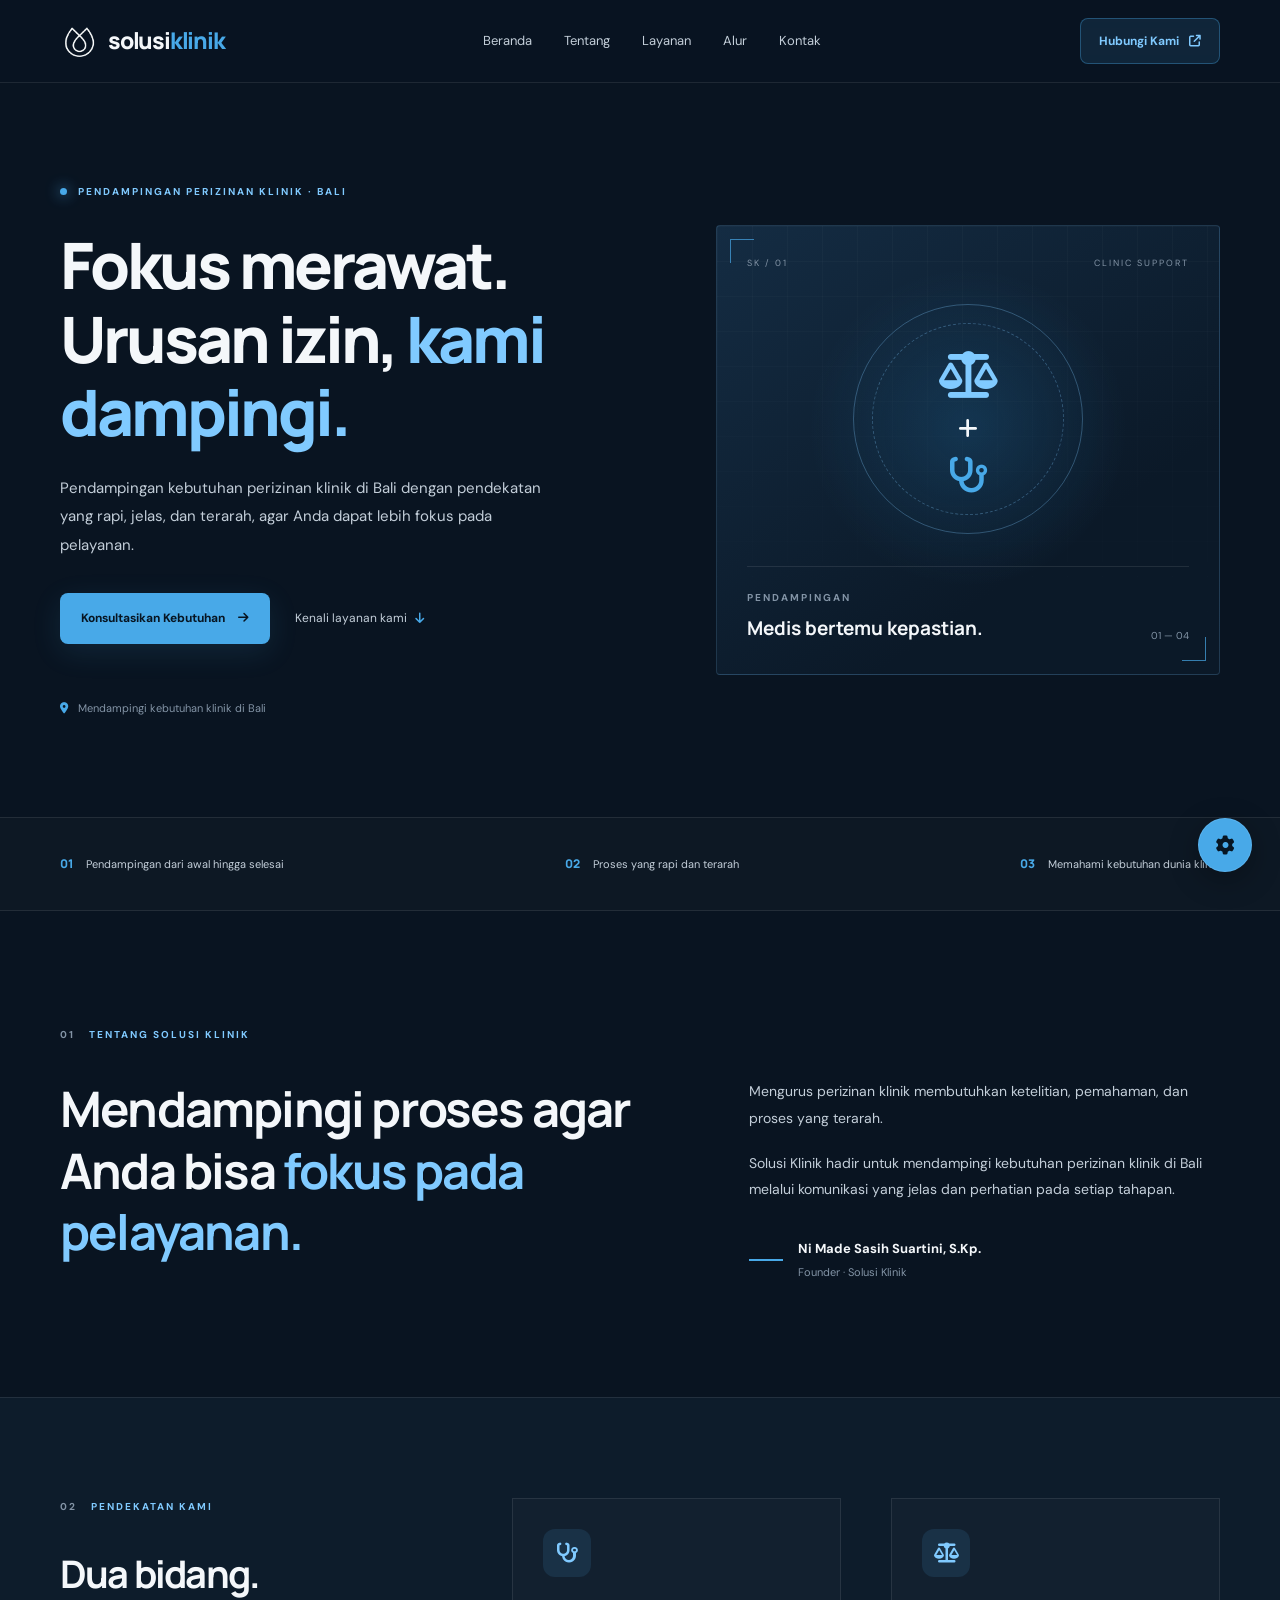
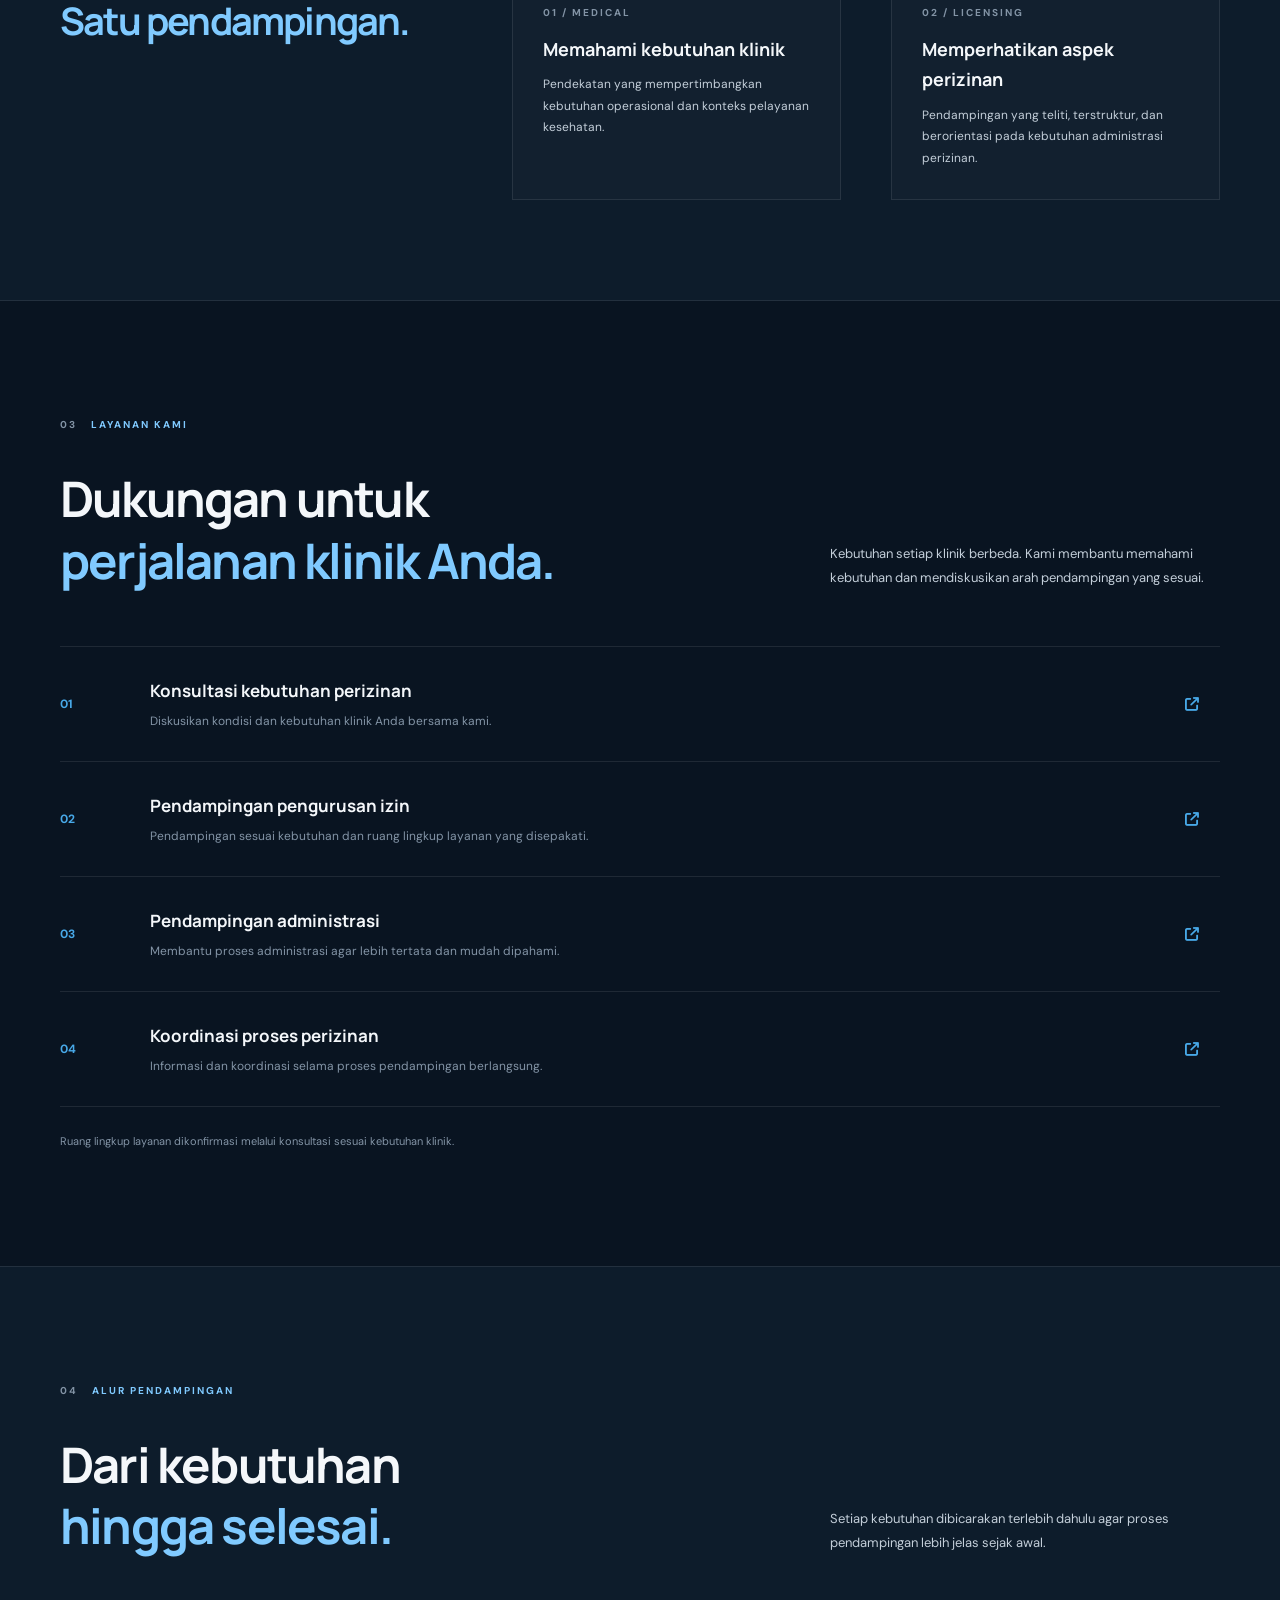
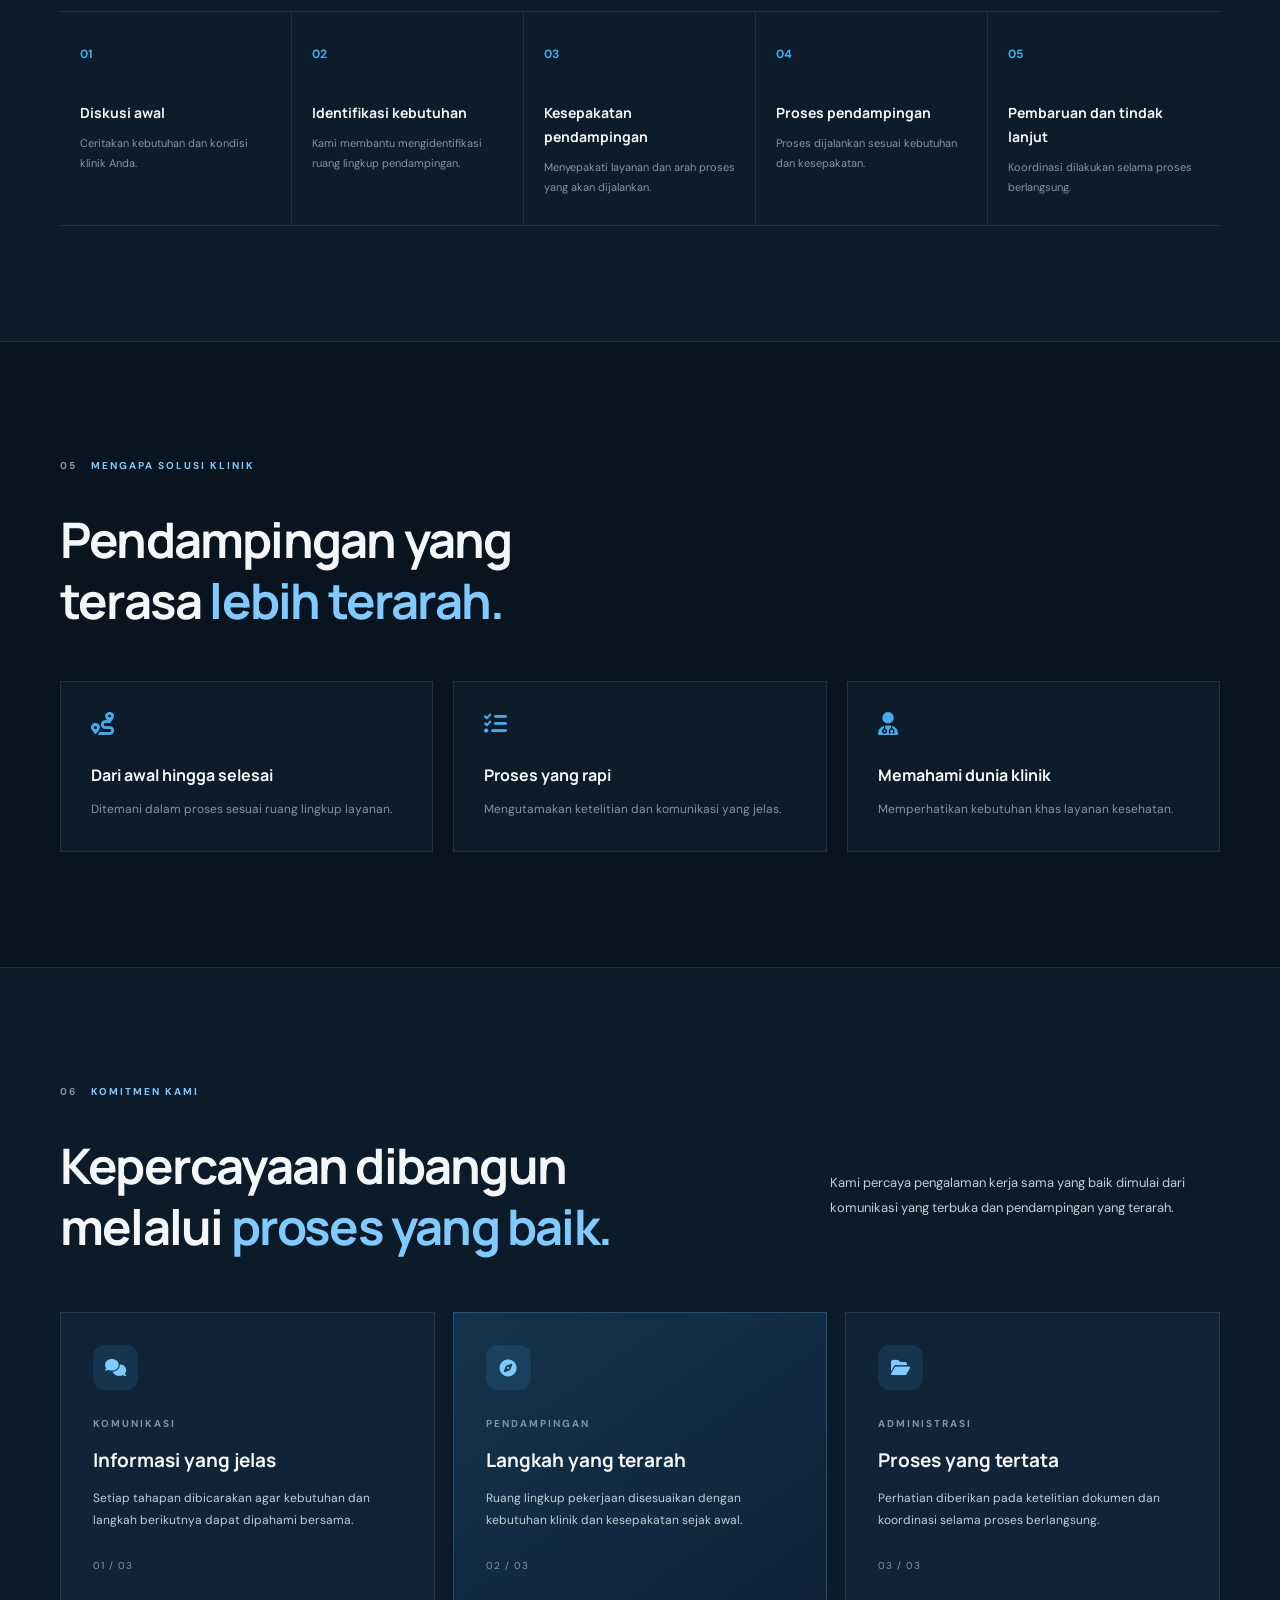
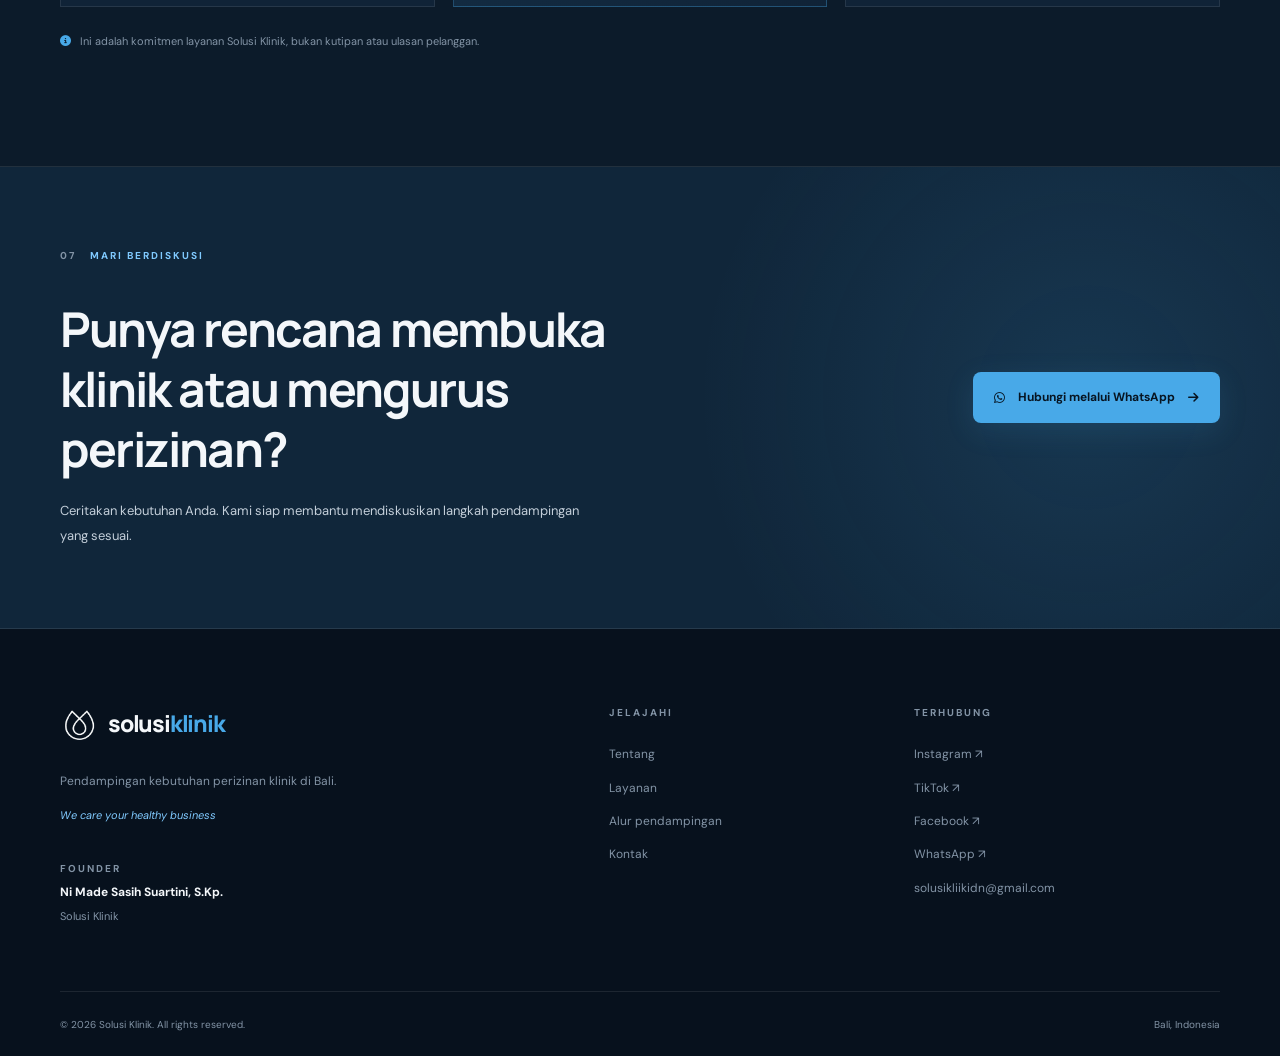
==== index.html @ a49e4d92 "Initial Solusi Klinik website" ====
<!DOCTYPE html>
<html lang="id">
<head>
  <meta charset="UTF-8">
  <meta name="viewport" content="width=device-width, initial-scale=1">
  <meta name="theme-color" content="#091421">
  <meta name="author" content="Solusi Klinik">
  <meta name="robots" content="index, follow">

  <title>Solusi Klinik Bali | Pendampingan Perizinan Klinik</title>
  <meta name="description" content="Solusi Klinik membantu mendampingi kebutuhan perizinan klinik di Bali melalui proses yang terarah, komunikasi yang jelas, dan administrasi yang tertata.">
  <meta name="keywords" content="Solusi Klinik, perizinan klinik Bali, pendampingan izin klinik, konsultasi perizinan klinik Bali">

  <link rel="canonical" href="https://solusi-klinik.netlify.app/">
  <link rel="icon" type="image/png" href="assets/logo-solusi-klinik.png">

  <meta property="og:type" content="website">
  <meta property="og:locale" content="id_ID">
  <meta property="og:title" content="Solusi Klinik Bali | Pendampingan Perizinan Klinik">
  <meta property="og:description" content="Pendampingan kebutuhan perizinan klinik di Bali dengan proses yang rapi, jelas, dan terarah.">
  <meta property="og:url" content="https://solusi-klinik.netlify.app/">

  <meta name="twitter:card" content="summary">
  <meta name="twitter:title" content="Solusi Klinik Bali">
  <meta name="twitter:description" content="Pendampingan kebutuhan perizinan klinik di Bali.">

  <link rel="preconnect" href="https://fonts.googleapis.com">
  <link rel="preconnect" href="https://fonts.gstatic.com" crossorigin>
  <link href="https://fonts.googleapis.com/css2?family=DM+Sans:wght@400;500;600;700&family=Manrope:wght@400;500;600;700;800&display=swap" rel="stylesheet">

  <link rel="stylesheet" href="https://cdnjs.cloudflare.com/ajax/libs/font-awesome/6.7.2/css/all.min.css">
  <link rel="stylesheet" href="css/style.css">

  <script type="application/ld+json">
  {
    "@context": "https://schema.org",
    "@type": "ProfessionalService",
    "name": "Solusi Klinik",
    "url": "https://solusi-klinik.netlify.app/",
    "description": "Pendampingan kebutuhan perizinan klinik di Bali.",
    "areaServed": {
      "@type": "AdministrativeArea",
      "name": "Bali, Indonesia"
    },
    "email": "solusikliikidn@gmail.com",
    "telephone": "+6285190673747",
    "sameAs": [
      "https://www.instagram.com/solusiklinik/",
      "https://www.tiktok.com/@solusiklinik",
      "https://web.facebook.com/profile.php?id=61581153236972"
    ],
    "founder": {
      "@type": "Person",
      "name": "Ni Made Sasih Suartini",
      "honorificSuffix": "S.Kp."
    }
  }
  </script>
</head>

<body>

  <!-- NAVBAR -->
  <header class="navbar">
    <div class="nav-inner">

      <a class="brand" href="#home" aria-label="Solusi Klinik - Beranda">
        <img src="assets/logo-solusi-klinik.png" alt="Logo Solusi Klinik" onerror="this.style.display='none'">
        <span>solusi<span class="brand-blue">klinik</span></span>
      </a>

      <button class="menu-button" type="button" aria-label="Buka menu" aria-expanded="false">
        <i class="fa-solid fa-bars"></i>
      </button>

      <nav class="nav-links" aria-label="Navigasi utama">
        <a href="#home">Beranda</a>
        <a href="#about">Tentang</a>
        <a href="#services">Layanan</a>
        <a href="#process">Alur</a>
        <a href="#contact">Kontak</a>
      </nav>

      <div class="nav-actions">
        <a class="nav-cta" href="https://wa.me/6285190673747" target="_blank" rel="noopener">
          Hubungi Kami <i class="fa-solid fa-arrow-up-right-from-square"></i>
        </a>
      </div>

    </div>
  </header>


  <main>

    <!-- HERO -->
    <section class="hero section-wrap" id="home">

      <div class="hero-copy">
        <div class="eyebrow">
          <span></span> PENDAMPINGAN PERIZINAN KLINIK · BALI
        </div>

        <h1>
          Fokus merawat.<br>
          Urusan izin, <em>kami dampingi.</em>
        </h1>

        <p class="hero-description">
          Pendampingan kebutuhan perizinan klinik di Bali dengan pendekatan yang rapi, jelas, dan terarah, agar Anda dapat lebih fokus pada pelayanan.
        </p>

        <div class="hero-actions">
          <a class="button button-primary" href="https://wa.me/6285190673747" target="_blank" rel="noopener">
            Konsultasikan Kebutuhan <i class="fa-solid fa-arrow-right"></i>
          </a>

          <a class="text-link" href="#services">
            Kenali layanan kami <i class="fa-solid fa-arrow-down"></i>
          </a>
        </div>

        <div class="hero-caption">
          <i class="fa-solid fa-location-dot"></i>
          Mendampingi kebutuhan klinik di Bali
        </div>
      </div>

      <div class="hero-visual" aria-label="Ilustrasi identitas Solusi Klinik">

        <div class="visual-topline">
          <span>SK / 01</span>
          <span>CLINIC SUPPORT</span>
        </div>

        <div class="visual-emblem">
          <div class="emblem-ring"></div>
          <i class="fa-solid fa-scale-balanced emblem-law"></i>
          <i class="fa-solid fa-plus emblem-plus"></i>
          <i class="fa-solid fa-stethoscope emblem-medical"></i>
        </div>

        <div class="visual-rule"></div>

        <div class="visual-bottom">
          <div>
            <span class="small-label">PENDAMPINGAN</span>
            <h2>Medis bertemu kepastian.</h2>
          </div>

          <span class="visual-index">01 — 04</span>
        </div>

        <span class="visual-corner corner-one"></span>
        <span class="visual-corner corner-two"></span>

      </div>
    </section>


    <!-- TRUST STRIP -->
    <section class="trust-strip" aria-label="Komitmen layanan">
      <div class="section-wrap trust-inner">

        <div>
          <span class="trust-number">01</span>
          <span>Pendampingan dari awal hingga selesai</span>
        </div>

        <div>
          <span class="trust-number">02</span>
          <span>Proses yang rapi dan terarah</span>
        </div>

        <div>
          <span class="trust-number">03</span>
          <span>Memahami kebutuhan dunia klinik</span>
        </div>

      </div>
    </section>


    <!-- ABOUT -->
    <section class="section-wrap section-block about-section" id="about">

      <div class="section-kicker">
        <span>01</span>
        <span>TENTANG SOLUSI KLINIK</span>
      </div>

      <div class="about-grid">

        <h2>
          Mendampingi proses agar Anda bisa
          <em>fokus pada pelayanan.</em>
        </h2>

        <div class="about-copy">
          <p>
            Mengurus perizinan klinik membutuhkan ketelitian, pemahaman, dan proses yang terarah.
          </p>

          <p>
            Solusi Klinik hadir untuk mendampingi kebutuhan perizinan klinik di Bali melalui komunikasi yang jelas dan perhatian pada setiap tahapan.
          </p>

          <div class="founder">
            <span class="founder-line"></span>

            <div>
              <strong>Ni Made Sasih Suartini, S.Kp.</strong>
              <span>Founder · Solusi Klinik</span>
            </div>
          </div>
        </div>

      </div>
    </section>


    <!-- IDENTITY -->
    <section class="identity-section">
      <div class="section-wrap identity-grid">

        <div class="identity-heading">
          <div class="section-kicker">
            <span>02</span>
            <span>PENDEKATAN KAMI</span>
          </div>

          <h2>
            Dua bidang.<br>
            <em>Satu pendampingan.</em>
          </h2>
        </div>

        <article class="identity-item">
          <div class="identity-icon">
            <i class="fa-solid fa-stethoscope"></i>
          </div>

          <span class="small-label">01 / MEDICAL</span>

          <h3>Memahami kebutuhan klinik</h3>

          <p>
            Pendekatan yang mempertimbangkan kebutuhan operasional dan konteks pelayanan kesehatan.
          </p>
        </article>

        <article class="identity-item">
          <div class="identity-icon">
            <i class="fa-solid fa-scale-balanced"></i>
          </div>

          <span class="small-label">02 / LICENSING</span>

          <h3>Memperhatikan aspek perizinan</h3>

          <p>
            Pendampingan yang teliti, terstruktur, dan berorientasi pada kebutuhan administrasi perizinan.
          </p>
        </article>

      </div>
    </section>


    <!-- SERVICES -->
    <section class="section-wrap section-block" id="services">

      <div class="section-kicker">
        <span>03</span>
        <span>LAYANAN KAMI</span>
      </div>

      <div class="section-heading-row">

        <h2>
          Dukungan untuk<br>
          <em>perjalanan klinik Anda.</em>
        </h2>

        <p>
          Kebutuhan setiap klinik berbeda. Kami membantu memahami kebutuhan dan mendiskusikan arah pendampingan yang sesuai.
        </p>

      </div>

      <div class="service-list">

        <article class="service-row">
          <span class="service-number">01</span>

          <div>
            <h3>Konsultasi kebutuhan perizinan</h3>
            <p>Diskusikan kondisi dan kebutuhan klinik Anda bersama kami.</p>
          </div>

          <i class="fa-solid fa-arrow-up-right-from-square"></i>
        </article>

        <article class="service-row">
          <span class="service-number">02</span>

          <div>
            <h3>Pendampingan pengurusan izin</h3>
            <p>Pendampingan sesuai kebutuhan dan ruang lingkup layanan yang disepakati.</p>
          </div>

          <i class="fa-solid fa-arrow-up-right-from-square"></i>
        </article>

        <article class="service-row">
          <span class="service-number">03</span>

          <div>
            <h3>Pendampingan administrasi</h3>
            <p>Membantu proses administrasi agar lebih tertata dan mudah dipahami.</p>
          </div>

          <i class="fa-solid fa-arrow-up-right-from-square"></i>
        </article>

        <article class="service-row">
          <span class="service-number">04</span>

          <div>
            <h3>Koordinasi proses perizinan</h3>
            <p>Informasi dan koordinasi selama proses pendampingan berlangsung.</p>
          </div>

          <i class="fa-solid fa-arrow-up-right-from-square"></i>
        </article>

      </div>

      <p class="service-note">
        Ruang lingkup layanan dikonfirmasi melalui konsultasi sesuai kebutuhan klinik.
      </p>

    </section>


    <!-- PROCESS -->
    <section class="process-section" id="process">
      <div class="section-wrap section-block">

        <div class="section-kicker">
          <span>04</span>
          <span>ALUR PENDAMPINGAN</span>
        </div>

        <div class="section-heading-row">

          <h2>
            Dari kebutuhan<br>
            <em>hingga selesai.</em>
          </h2>

          <p>
            Setiap kebutuhan dibicarakan terlebih dahulu agar proses pendampingan lebih jelas sejak awal.
          </p>

        </div>

        <div class="process-list">

          <article>
            <span>01</span>
            <div>
              <h3>Diskusi awal</h3>
              <p>Ceritakan kebutuhan dan kondisi klinik Anda.</p>
            </div>
          </article>

          <article>
            <span>02</span>
            <div>
              <h3>Identifikasi kebutuhan</h3>
              <p>Kami membantu mengidentifikasi ruang lingkup pendampingan.</p>
            </div>
          </article>

          <article>
            <span>03</span>
            <div>
              <h3>Kesepakatan pendampingan</h3>
              <p>Menyepakati layanan dan arah proses yang akan dijalankan.</p>
            </div>
          </article>

          <article>
            <span>04</span>
            <div>
              <h3>Proses pendampingan</h3>
              <p>Proses dijalankan sesuai kebutuhan dan kesepakatan.</p>
            </div>
          </article>

          <article>
            <span>05</span>
            <div>
              <h3>Pembaruan dan tindak lanjut</h3>
              <p>Koordinasi dilakukan selama proses berlangsung.</p>
            </div>
          </article>

        </div>
      </div>
    </section>


    <!-- ADVANTAGES -->
    <section class="section-wrap section-block advantages">

      <div class="section-kicker">
        <span>05</span>
        <span>MENGAPA SOLUSI KLINIK</span>
      </div>

      <h2>
        Pendampingan yang terasa
        <em>lebih terarah.</em>
      </h2>

      <div class="advantage-grid">

        <article>
          <i class="fa-solid fa-route"></i>
          <h3>Dari awal hingga selesai</h3>
          <p>Ditemani dalam proses sesuai ruang lingkup layanan.</p>
        </article>

        <article>
          <i class="fa-solid fa-list-check"></i>
          <h3>Proses yang rapi</h3>
          <p>Mengutamakan ketelitian dan komunikasi yang jelas.</p>
        </article>

        <article>
          <i class="fa-solid fa-user-doctor"></i>
          <h3>Memahami dunia klinik</h3>
          <p>Memperhatikan kebutuhan khas layanan kesehatan.</p>
        </article>

      </div>
    </section>


    <!-- KOMITMEN KAMI -->
    <!-- Bukan ulasan pelanggan. Ganti dengan testimoni asli setelah mendapat izin publikasi. -->
    <section class="testimonials-section">
      <div class="section-wrap section-block">

        <div class="section-kicker">
          <span>06</span>
          <span>KOMITMEN KAMI</span>
        </div>

        <div class="section-heading-row testimonial-heading">

          <h2>
            Kepercayaan dibangun melalui
            <em>proses yang baik.</em>
          </h2>

          <p>
            Kami percaya pengalaman kerja sama yang baik dimulai dari komunikasi yang terbuka dan pendampingan yang terarah.
          </p>

        </div>

        <div class="testimonial-grid">

          <article class="testimonial-card">
            <span class="testimonial-mark">
              <i class="fa-solid fa-comments"></i>
            </span>

            <span class="small-label">KOMUNIKASI</span>

            <h3>Informasi yang jelas</h3>

            <p>
              Setiap tahapan dibicarakan agar kebutuhan dan langkah berikutnya dapat dipahami bersama.
            </p>

            <span class="card-index">01 / 03</span>
          </article>

          <article class="testimonial-card featured-card">
            <span class="testimonial-mark">
              <i class="fa-solid fa-compass"></i>
            </span>

            <span class="small-label">PENDAMPINGAN</span>

            <h3>Langkah yang terarah</h3>

            <p>
              Ruang lingkup pekerjaan disesuaikan dengan kebutuhan klinik dan kesepakatan sejak awal.
            </p>

            <span class="card-index">02 / 03</span>
          </article>

          <article class="testimonial-card">
            <span class="testimonial-mark">
              <i class="fa-solid fa-folder-open"></i>
            </span>

            <span class="small-label">ADMINISTRASI</span>

            <h3>Proses yang tertata</h3>

            <p>
              Perhatian diberikan pada ketelitian dokumen dan koordinasi selama proses berlangsung.
            </p>

            <span class="card-index">03 / 03</span>
          </article>

        </div>

        <p class="testimonial-note">
          <i class="fa-solid fa-circle-info"></i>
          Ini adalah komitmen layanan Solusi Klinik, bukan kutipan atau ulasan pelanggan.
        </p>

      </div>
    </section>


    <!-- CONTACT -->
    <section class="contact-section" id="contact">
      <div class="section-wrap contact-inner">

        <div>
          <div class="section-kicker">
            <span>07</span>
            <span>MARI BERDISKUSI</span>
          </div>

          <h2>
            Punya rencana membuka klinik atau mengurus perizinan?
          </h2>

          <p>
            Ceritakan kebutuhan Anda. Kami siap membantu mendiskusikan langkah pendampingan yang sesuai.
          </p>
        </div>

        <a class="button button-primary contact-button" href="https://wa.me/6285190673747" target="_blank" rel="noopener">
          <i class="fa-brands fa-whatsapp"></i>
          Hubungi melalui WhatsApp
          <i class="fa-solid fa-arrow-right"></i>
        </a>

      </div>
    </section>

  </main>


  <!-- FOOTER -->
  <footer class="footer">
    <div class="section-wrap footer-inner">

      <div class="footer-brand">

        <a class="brand" href="#home">
          <img src="assets/logo-solusi-klinik.png" alt="Logo Solusi Klinik" onerror="this.style.display='none'">
          <span>solusi<span class="brand-blue">klinik</span></span>
        </a>

        <p>Pendampingan kebutuhan perizinan klinik di Bali.</p>

        <span class="footer-tagline">We care your healthy business</span>

        <div class="footer-founder">
          <span class="small-label">FOUNDER</span>
          <strong>Ni Made Sasih Suartini, S.Kp.</strong>
          <span>Solusi Klinik</span>
        </div>

      </div>


      <div class="footer-column">
        <span class="small-label">JELAJAHI</span>

        <a href="#about">Tentang</a>
        <a href="#services">Layanan</a>
        <a href="#process">Alur pendampingan</a>
        <a href="#contact">Kontak</a>
      </div>


      <div class="footer-column">
        <span class="small-label">TERHUBUNG</span>

        <a href="https://www.instagram.com/solusiklinik/" target="_blank" rel="noopener">
          Instagram ↗
        </a>

        <a href="https://www.tiktok.com/@solusiklinik" target="_blank" rel="noopener">
          TikTok ↗
        </a>

        <a href="https://web.facebook.com/profile.php?id=61581153236972" target="_blank" rel="noopener">
          Facebook ↗
        </a>

        <a href="https://wa.me/6285190673747" target="_blank" rel="noopener">
          WhatsApp ↗
        </a>

        <a href="mailto:solusikliikidn@gmail.com">
          solusikliikidn@gmail.com
        </a>
      </div>

    </div>


    <div class="section-wrap footer-bottom">
      <span>© <span id="year"></span> Solusi Klinik. All rights reserved.</span>
      <span>Bali, Indonesia</span>
    </div>

  </footer>


  <!-- FLOATING SOCIAL BUTTON -->
  <div class="floating-social" id="floatingSocial">

    <div class="social-menu" id="socialMenu" aria-hidden="true">

      <a class="social-option" href="https://www.instagram.com/solusiklinik/" target="_blank" rel="noopener" aria-label="Instagram">
        <i class="fa-brands fa-instagram"></i>
      </a>

      <a class="social-option" href="https://www.tiktok.com/@solusiklinik" target="_blank" rel="noopener" aria-label="TikTok">
        <i class="fa-brands fa-tiktok"></i>
      </a>

      <a class="social-option facebook-option" href="https://web.facebook.com/profile.php?id=61581153236972" target="_blank" rel="noopener" aria-label="Facebook">
        <i class="fa-brands fa-facebook-f"></i>
      </a>

      <a class="social-option email-option" href="mailto:solusikliikidn@gmail.com" aria-label="Email">
        <i class="fa-solid fa-envelope"></i>
      </a>

      <a class="social-option" href="https://wa.me/6285190673747" target="_blank" rel="noopener" aria-label="WhatsApp">
        <i class="fa-brands fa-whatsapp"></i>
      </a>

    </div>

    <button class="social-toggle" type="button" aria-label="Buka media sosial" aria-expanded="false" aria-controls="socialMenu">
      <i class="fa-solid fa-gear"></i>
    </button>

  </div>


  <script src="js/script.js"></script>

</body>
</html>
---- css/style.css ----
/* =========================================
   SOLUSI KLINIK
   Premium dark navy visual identity
========================================= */

:root {
  --bg: #091421;
  --bg-soft: #0d1c2b;
  --bg-card: #102337;
  --bg-light: #132a40;

  --blue: #48a9e8;
  --blue-light: #80caff;
  --blue-dark: #1876b7;

  --white: #f4f7fa;
  --text: #c3ced9;
  --muted: #8394a6;

  --border: rgba(255,255,255,.09);
  --font-heading: 'Manrope', sans-serif;
  --font-body: 'DM Sans', sans-serif;

  --container: 1160px;
  --radius: 18px;
}

* {
  margin: 0;
  padding: 0;
  box-sizing: border-box;
}

html {
  scroll-behavior: smooth;
  scroll-padding-top: 90px;
}

body {
  background: var(--bg);
  color: var(--white);
  font-family: var(--font-body);
  line-height: 1.7;
  overflow-x: hidden;
}

body,
button,
a {
  -webkit-tap-highlight-color: transparent;
}

a {
  color: inherit;
  text-decoration: none;
}

button {
  font: inherit;
}

img {
  display: block;
  max-width: 100%;
}

::selection {
  background: var(--blue);
  color: #061321;
}

.section-wrap {
  width: min(var(--container), calc(100% - 64px));
  margin-inline: auto;
}

.section-block {
  padding-top: 115px;
  padding-bottom: 115px;
}

em {
  color: var(--blue-light);
  font-style: normal;
}

.small-label {
  display: block;
  color: var(--muted);
  font-size: 10px;
  font-weight: 700;
  letter-spacing: 2px;
}


/* =========================================
   NAVBAR
========================================= */

.navbar {
  position: sticky;
  top: 0;
  z-index: 100;
  background: rgba(9,20,33,.88);
  backdrop-filter: blur(18px);
  border-bottom: 1px solid var(--border);
}

.nav-inner {
  width: min(var(--container), calc(100% - 64px));
  min-height: 82px;
  margin: auto;
  display: flex;
  align-items: center;
  justify-content: space-between;
  gap: 30px;
}

.brand {
  display: inline-flex;
  align-items: center;
  gap: 10px;
  font-family: var(--font-heading);
  font-size: 23px;
  font-weight: 800;
  letter-spacing: -1.2px;
  white-space: nowrap;
}

.brand img {
  width: 38px;
  height: 38px;
  object-fit: contain;
}

.brand-blue {
  color: var(--blue);
}

.nav-links {
  display: flex;
  align-items: center;
  gap: 32px;
}

.nav-links a {
  color: var(--text);
  font-size: 13px;
  transition: color .25s ease;
}

.nav-links a:hover {
  color: var(--blue-light);
}

.nav-cta {
  display: inline-flex;
  align-items: center;
  gap: 10px;
  padding: 12px 18px;
  background: rgba(72,169,232,.12);
  border: 1px solid rgba(72,169,232,.35);
  border-radius: 8px;
  color: var(--blue-light);
  font-size: 12px;
  font-weight: 700;
  transition: .3s ease;
}

.nav-cta:hover {
  background: var(--blue);
  color: #061321;
  transform: translateY(-2px);
}

.menu-button {
  display: none;
  color: var(--white);
  background: transparent;
  border: 0;
  font-size: 22px;
  cursor: pointer;
}


/* =========================================
   HERO
========================================= */

.hero {
  min-height: 680px;
  padding-top: 100px;
  padding-bottom: 100px;
  display: grid;
  grid-template-columns: 1.08fr .92fr;
  align-items: center;
  gap: 65px;
}

.eyebrow {
  display: flex;
  align-items: center;
  gap: 11px;
  margin-bottom: 28px;
  color: var(--blue-light);
  font-size: 10px;
  font-weight: 700;
  letter-spacing: 2px;
}

.eyebrow span {
  width: 7px;
  height: 7px;
  border-radius: 50%;
  background: var(--blue);
  box-shadow: 0 0 14px var(--blue);
}

.hero h1 {
  max-width: 650px;
  font-family: var(--font-heading);
  font-size: clamp(43px, 5vw, 66px);
  line-height: 1.15;
  letter-spacing: -3px;
  font-weight: 800;
}

.hero-description {
  max-width: 500px;
  margin-top: 25px;
  color: var(--text);
  font-size: 15px;
  line-height: 1.9;
}

.hero-actions {
  display: flex;
  align-items: center;
  flex-wrap: wrap;
  gap: 25px;
  margin-top: 34px;
}

.button {
  display: inline-flex;
  justify-content: center;
  align-items: center;
  gap: 13px;
  padding: 15px 21px;
  border-radius: 8px;
  font-size: 12px;
  font-weight: 700;
  transition: .3s ease;
}

.button-primary {
  background: var(--blue);
  color: #071522;
  box-shadow: 0 8px 30px rgba(72,169,232,.12);
}

.button-primary:hover {
  background: var(--blue-light);
  transform: translateY(-3px);
  box-shadow: 0 12px 35px rgba(72,169,232,.22);
}

.text-link {
  color: var(--text);
  font-size: 12px;
  transition: color .25s ease;
}

.text-link i {
  margin-left: 5px;
  color: var(--blue);
}

.text-link:hover {
  color: var(--blue-light);
}

.hero-caption {
  margin-top: 55px;
  color: var(--muted);
  font-size: 11px;
}

.hero-caption i {
  margin-right: 7px;
  color: var(--blue);
}


/* HERO VISUAL */

.hero-visual {
  position: relative;
  min-height: 450px;
  padding: 30px;
  display: flex;
  flex-direction: column;
  justify-content: space-between;
  overflow: hidden;
  background:
    radial-gradient(circle at 50% 45%, rgba(38,126,185,.23), transparent 45%),
    linear-gradient(145deg, #142c43, #0b1928 70%);
  border: 1px solid rgba(128,202,255,.17);
  border-radius: 4px;
}

.hero-visual::before {
  content: "";
  position: absolute;
  inset: 0;
  background-image:
    linear-gradient(rgba(255,255,255,.025) 1px, transparent 1px),
    linear-gradient(90deg, rgba(255,255,255,.025) 1px, transparent 1px);
  background-size: 35px 35px;
  mask-image: linear-gradient(to bottom, black, transparent);
}

.visual-topline,
.visual-bottom {
  position: relative;
  z-index: 1;
  display: flex;
  align-items: center;
  justify-content: space-between;
}

.visual-topline {
  color: var(--muted);
  font-size: 9px;
  letter-spacing: 2px;
}

.visual-emblem {
  position: relative;
  width: 230px;
  height: 230px;
  margin: auto;
  display: grid;
  place-items: center;
  border: 1px solid rgba(128,202,255,.3);
  border-radius: 50%;
  animation: emblemFloat 6s ease-in-out infinite;
}

.emblem-ring {
  position: absolute;
  inset: 18px;
  border: 1px dashed rgba(128,202,255,.3);
  border-radius: 50%;
}

.emblem-law {
  position: absolute;
  top: 46px;
  font-size: 47px;
  color: var(--blue-light);
}

.emblem-plus {
  position: absolute;
  top: 112px;
  font-size: 22px;
  color: var(--white);
}

.emblem-medical {
  position: absolute;
  bottom: 40px;
  font-size: 36px;
  color: var(--blue);
}

.visual-rule {
  height: 1px;
  background: var(--border);
  margin-bottom: 22px;
}

.visual-bottom {
  align-items: end;
}

.visual-bottom h2 {
  margin-top: 6px;
  font-family: var(--font-heading);
  font-size: 19px;
}

.visual-index {
  color: var(--muted);
  font-size: 10px;
}

.visual-corner {
  position: absolute;
  width: 24px;
  height: 24px;
  border-color: var(--blue);
  border-style: solid;
  opacity: .7;
}

.corner-one {
  top: 13px;
  left: 13px;
  border-width: 1px 0 0 1px;
}

.corner-two {
  right: 13px;
  bottom: 13px;
  border-width: 0 1px 1px 0;
}

@keyframes emblemFloat {
  0%, 100% {
    transform: translateY(0);
  }
  50% {
    transform: translateY(-9px);
  }
}


/* =========================================
   TRUST STRIP
========================================= */

.trust-strip {
  border-top: 1px solid var(--border);
  border-bottom: 1px solid var(--border);
  background: rgba(255,255,255,.015);
}

.trust-inner {
  min-height: 92px;
  display: flex;
  justify-content: space-between;
  align-items: center;
  gap: 25px;
}

.trust-inner > div {
  display: flex;
  align-items: center;
  gap: 13px;
  color: var(--text);
  font-size: 11px;
}

.trust-number {
  color: var(--blue);
  font-family: var(--font-heading);
  font-size: 12px;
  font-weight: 800;
}


/* =========================================
   SECTION KICKER
========================================= */

.section-kicker {
  display: flex;
  align-items: center;
  gap: 14px;
  margin-bottom: 35px;
  color: var(--blue-light);
  font-size: 10px;
  font-weight: 700;
  letter-spacing: 2px;
}

.section-kicker span:first-child {
  color: var(--muted);
}


/* =========================================
   ABOUT
========================================= */

.about-grid {
  display: grid;
  grid-template-columns: 1fr .8fr;
  gap: 100px;
}

.about-grid h2,
.section-heading-row h2,
.identity-heading h2,
.advantages > h2 {
  font-family: var(--font-heading);
  font-size: clamp(34px, 4vw, 49px);
  line-height: 1.25;
  letter-spacing: -1.8px;
}

.about-copy p {
  margin-bottom: 18px;
  color: var(--text);
  font-size: 14px;
  line-height: 1.9;
}

.founder {
  display: flex;
  align-items: center;
  gap: 15px;
  margin-top: 35px;
}

.founder-line {
  width: 34px;
  height: 2px;
  background: var(--blue);
}

.founder strong,
.founder span {
  display: block;
}

.founder strong {
  font-size: 13px;
}

.founder div span {
  margin-top: 3px;
  color: var(--muted);
  font-size: 11px;
}


/* =========================================
   IDENTITY
========================================= */

.identity-section {
  background: var(--bg-soft);
  border-top: 1px solid var(--border);
  border-bottom: 1px solid var(--border);
}

.identity-grid {
  padding-top: 100px;
  padding-bottom: 100px;
  display: grid;
  grid-template-columns: 1.1fr .9fr .9fr;
  gap: 50px;
}

.identity-heading h2 {
  font-size: 38px;
}

.identity-item {
  padding: 30px;
  border: 1px solid var(--border);
  background: rgba(255,255,255,.018);
  transition: border-color .3s ease, transform .3s ease;
}

.identity-item:hover {
  transform: translateY(-5px);
  border-color: rgba(72,169,232,.45);
}

.identity-icon {
  width: 48px;
  height: 48px;
  display: grid;
  place-items: center;
  margin-bottom: 27px;
  background: rgba(72,169,232,.12);
  color: var(--blue-light);
  border-radius: 12px;
  font-size: 20px;
}

.identity-item h3 {
  margin-top: 13px;
  margin-bottom: 10px;
  font-family: var(--font-heading);
  font-size: 18px;
}

.identity-item p {
  color: var(--text);
  font-size: 12px;
  line-height: 1.8;
}


/* =========================================
   SERVICES
========================================= */

.section-heading-row {
  display: flex;
  align-items: end;
  justify-content: space-between;
  gap: 50px;
  margin-bottom: 55px;
}

.section-heading-row > p {
  max-width: 390px;
  color: var(--text);
  font-size: 13px;
  line-height: 1.9;
}

.service-list {
  border-top: 1px solid var(--border);
}

.service-row {
  min-height: 115px;
  display: grid;
  grid-template-columns: 70px 1fr 35px;
  align-items: center;
  gap: 20px;
  border-bottom: 1px solid var(--border);
  transition: padding .3s ease, background .3s ease;
}

.service-row:hover {
  padding-inline: 15px;
  background: rgba(72,169,232,.035);
}

.service-number {
  color: var(--blue);
  font-size: 12px;
  font-weight: 700;
}

.service-row h3 {
  font-family: var(--font-heading);
  font-size: 17px;
}

.service-row p {
  margin-top: 5px;
  color: var(--muted);
  font-size: 12px;
}

.service-row > i {
  color: var(--blue);
  font-size: 14px;
  transition: transform .3s ease;
}

.service-row:hover > i {
  transform: translate(3px, -3px);
}

.service-note {
  margin-top: 25px;
  color: var(--muted);
  font-size: 11px;
}


/* =========================================
   PROCESS
========================================= */

.process-section {
  background: var(--bg-soft);
  border-top: 1px solid var(--border);
  border-bottom: 1px solid var(--border);
}

.process-list {
  display: grid;
  grid-template-columns: repeat(5, 1fr);
  border-top: 1px solid var(--border);
  border-bottom: 1px solid var(--border);
}

.process-list article {
  min-height: 190px;
  padding: 27px 20px;
  border-right: 1px solid var(--border);
}

.process-list article:last-child {
  border-right: 0;
}

.process-list article > span {
  color: var(--blue);
  font-size: 12px;
  font-weight: 700;
}

.process-list h3 {
  margin-top: 35px;
  margin-bottom: 9px;
  font-family: var(--font-heading);
  font-size: 14px;
}

.process-list p {
  color: var(--muted);
  font-size: 11px;
  line-height: 1.8;
}


/* =========================================
   ADVANTAGES
========================================= */

.advantages > h2 {
  max-width: 600px;
  margin-bottom: 50px;
}

.advantage-grid {
  display: grid;
  grid-template-columns: repeat(3, 1fr);
  gap: 20px;
}

.advantage-grid article {
  padding: 30px;
  background: var(--bg-soft);
  border: 1px solid var(--border);
  transition: transform .3s ease, border-color .3s ease;
}

.advantage-grid article:hover {
  transform: translateY(-5px);
  border-color: rgba(72,169,232,.4);
}

.advantage-grid i {
  color: var(--blue);
  font-size: 23px;
  margin-bottom: 27px;
}

.advantage-grid h3 {
  font-family: var(--font-heading);
  font-size: 16px;
  margin-bottom: 10px;
}

.advantage-grid p {
  color: var(--muted);
  font-size: 12px;
  line-height: 1.8;
}


/* =========================================
   KOMITMEN KAMI
========================================= */

.testimonials-section {
  background: #0c1b2a;
  border-top: 1px solid var(--border);
  border-bottom: 1px solid var(--border);
}

.testimonial-heading {
  align-items: center;
}

.testimonial-heading h2 {
  max-width: 620px;
}

.testimonial-grid {
  display: grid;
  grid-template-columns: repeat(3, 1fr);
  gap: 18px;
}

.testimonial-card {
  position: relative;
  min-height: 290px;
  padding: 32px;
  display: flex;
  flex-direction: column;
  align-items: flex-start;
  background: #102337;
  border: 1px solid var(--border);
  transition: transform .3s ease, border-color .3s ease;
}

.testimonial-card:hover {
  transform: translateY(-5px);
  border-color: rgba(72,169,232,.45);
}

.featured-card {
  background: linear-gradient(145deg, #15334c, #102337);
  border-color: rgba(72,169,232,.3);
}

.testimonial-mark {
  width: 45px;
  height: 45px;
  display: grid;
  place-items: center;
  margin-bottom: 25px;
  border-radius: 12px;
  background: rgba(72,169,232,.13);
  color: var(--blue-light);
  font-size: 17px;
}

.testimonial-card h3 {
  margin-top: 12px;
  font-family: var(--font-heading);
  font-size: 19px;
}

.testimonial-card p {
  margin-top: 10px;
  color: var(--text);
  font-size: 12px;
  line-height: 1.9;
}

.card-index {
  margin-top: auto;
  padding-top: 25px;
  color: var(--muted);
  font-size: 10px;
  letter-spacing: 1px;
}

.testimonial-note {
  margin-top: 25px;
  color: var(--muted);
  font-size: 11px;
}

.testimonial-note i {
  margin-right: 6px;
  color: var(--blue);
}


/* =========================================
   CONTACT
========================================= */

.contact-section {
  position: relative;
  overflow: hidden;
  background:
    radial-gradient(circle at 85% 50%, rgba(72,169,232,.13), transparent 35%),
    #10263a;
  border-bottom: 1px solid var(--border);
}

.contact-inner {
  min-height: 390px;
  padding-top: 80px;
  padding-bottom: 80px;
  display: flex;
  justify-content: space-between;
  align-items: center;
  gap: 50px;
}

.contact-inner > div {
  max-width: 650px;
}

.contact-inner h2 {
  font-family: var(--font-heading);
  font-size: clamp(32px, 4vw, 48px);
  line-height: 1.25;
  letter-spacing: -1.8px;
}

.contact-inner p {
  max-width: 540px;
  margin-top: 20px;
  color: var(--text);
  font-size: 13px;
  line-height: 1.9;
}

.contact-button {
  flex-shrink: 0;
}


/* =========================================
   FOOTER
========================================= */

.footer {
  background: #07111d;
}

.footer-inner {
  padding-top: 75px;
  padding-bottom: 65px;
  display: grid;
  grid-template-columns: 1.6fr .8fr 1fr;
  gap: 60px;
}

.footer-brand > p {
  max-width: 280px;
  margin-top: 20px;
  color: var(--muted);
  font-size: 12px;
}

.footer-tagline {
  display: block;
  margin-top: 15px;
  color: var(--blue-light);
  font-size: 11px;
  font-style: italic;
}

.footer-founder {
  margin-top: 35px;
  display: flex;
  flex-direction: column;
  align-items: flex-start;
  gap: 5px;
}

.footer-founder strong {
  font-size: 12px;
}

.footer-founder > span:last-child {
  color: var(--muted);
  font-size: 11px;
}

.footer-column {
  display: flex;
  flex-direction: column;
  align-items: flex-start;
  gap: 13px;
}

.footer-column .small-label {
  margin-bottom: 10px;
}

.footer-column a {
  color: var(--muted);
  font-size: 12px;
  transition: color .25s ease;
  overflow-wrap: anywhere;
}

.footer-column a:hover {
  color: var(--blue-light);
}

.footer-bottom {
  min-height: 65px;
  display: flex;
  align-items: center;
  justify-content: space-between;
  border-top: 1px solid var(--border);
  color: var(--muted);
  font-size: 10px;
}


/* =========================================
   FLOATING SOCIAL MENU
========================================= */

.floating-social {
  position: fixed;
  z-index: 200;
  right: 28px;
  bottom: 28px;
}

.social-toggle {
  width: 54px;
  height: 54px;
  display: grid;
  place-items: center;
  border: 1px solid rgba(128,202,255,.3);
  border-radius: 50%;
  background: var(--blue);
  color: #071522;
  font-size: 19px;
  cursor: pointer;
  box-shadow: 0 8px 30px rgba(0,0,0,.3);
  transition: transform .4s ease, background .3s ease;
}

.social-toggle:hover {
  background: var(--blue-light);
}

.floating-social.active .social-toggle {
  transform: rotate(90deg);
}

.social-menu {
  position: absolute;
  right: 5px;
  bottom: 68px;
  display: flex;
  flex-direction: column;
  gap: 10px;
  opacity: 0;
  visibility: hidden;
  pointer-events: none;
  transform: translateY(15px);
  transition: opacity .3s ease, transform .3s ease, visibility .3s ease;
}

.floating-social.active .social-menu {
  opacity: 1;
  visibility: visible;
  pointer-events: auto;
  transform: translateY(0);
}

.social-option {
  width: 43px;
  height: 43px;
  display: grid;
  place-items: center;
  border-radius: 50%;
  background: #17334b;
  border: 1px solid rgba(128,202,255,.2);
  color: var(--white);
  font-size: 17px;
  box-shadow: 0 5px 18px rgba(0,0,0,.2);
  transition: background .25s ease, transform .25s ease;
}

.social-option:hover {
  background: var(--blue);
  color: #071522;
  transform: scale(1.08);
}


/* =========================================
   RESPONSIVE TABLET
========================================= */

@media (max-width: 1000px) {

  .nav-links {
    gap: 18px;
  }

  .hero {
    gap: 35px;
  }

  .identity-grid {
    grid-template-columns: 1fr 1fr;
  }

  .identity-heading {
    grid-column: 1 / -1;
  }

  .process-list {
    grid-template-columns: repeat(3, 1fr);
  }

  .process-list article:nth-child(3) {
    border-right: 0;
  }

  .process-list article:nth-child(4),
  .process-list article:nth-child(5) {
    border-top: 1px solid var(--border);
  }

  .contact-inner {
    align-items: flex-start;
    flex-direction: column;
    justify-content: center;
  }
}


/* =========================================
   RESPONSIVE MOBILE
========================================= */

@media (max-width: 800px) {

  .section-wrap,
  .nav-inner {
    width: min(100% - 40px, var(--container));
  }

  .section-block {
    padding-top: 80px;
    padding-bottom: 80px;
  }

  .nav-inner {
    min-height: 72px;
  }

  .menu-button {
    display: block;
    margin-left: auto;
  }

  .nav-actions {
    display: none;
  }

  .nav-links {
    position: absolute;
    top: 72px;
    left: 0;
    right: 0;
    display: flex;
    flex-direction: column;
    align-items: stretch;
    gap: 0;
    padding: 12px 20px 20px;
    background: #0b1928;
    border-bottom: 1px solid var(--border);
    opacity: 0;
    visibility: hidden;
    transform: translateY(-10px);
    transition: .25s ease;
  }

  .nav-links.active {
    opacity: 1;
    visibility: visible;
    transform: translateY(0);
  }

  .nav-links a {
    padding: 13px 5px;
    border-bottom: 1px solid var(--border);
  }

  .hero {
    min-height: auto;
    padding-top: 75px;
    padding-bottom: 75px;
    grid-template-columns: 1fr;
    gap: 45px;
  }

  .hero h1 {
    font-size: clamp(42px, 9vw, 58px);
    letter-spacing: -2px;
  }

  .hero-visual {
    min-height: 380px;
  }

  .trust-inner {
    padding-top: 25px;
    padding-bottom: 25px;
    display: grid;
    grid-template-columns: 1fr;
    gap: 17px;
  }

  .about-grid {
    grid-template-columns: 1fr;
    gap: 30px;
  }

  .about-grid h2,
  .section-heading-row h2,
  .identity-heading h2,
  .advantages > h2 {
    font-size: 36px;
  }

  .identity-grid {
    padding-top: 80px;
    padding-bottom: 80px;
    grid-template-columns: 1fr;
    gap: 18px;
  }

  .identity-heading {
    grid-column: auto;
    margin-bottom: 20px;
  }

  .section-heading-row {
    align-items: flex-start;
    flex-direction: column;
    gap: 20px;
    margin-bottom: 38px;
  }

  .service-row {
    grid-template-columns: 38px 1fr 20px;
    gap: 12px;
    min-height: 110px;
  }

  .service-row h3 {
    font-size: 15px;
  }

  .service-row p {
    font-size: 11px;
  }

  .process-list {
    grid-template-columns: 1fr 1fr;
  }

  .process-list article {
    min-height: 170px;
    border-bottom: 1px solid var(--border);
  }

  .process-list article:nth-child(2n) {
    border-right: 0;
  }

  .process-list article:nth-child(3) {
    border-right: 1px solid var(--border);
  }

  .process-list article:last-child {
    border-bottom: 0;
  }

  .process-list h3 {
    margin-top: 23px;
  }

  .advantage-grid,
  .testimonial-grid {
    grid-template-columns: 1fr;
  }

  .testimonial-card {
    min-height: 250px;
  }

  .contact-inner {
    min-height: auto;
    padding-top: 75px;
    padding-bottom: 75px;
  }

  .contact-button {
    width: 100%;
  }

  .footer-inner {
    padding-top: 60px;
    padding-bottom: 50px;
    grid-template-columns: 1fr 1fr;
    gap: 40px 25px;
  }

  .footer-brand {
    grid-column: 1 / -1;
  }

}


/* =========================================
   SMALL MOBILE
========================================= */

@media (max-width: 480px) {

  .section-wrap,
  .nav-inner {
    width: calc(100% - 36px);
  }

  .brand {
    font-size: 21px;
  }

  .brand img {
    width: 32px;
    height: 32px;
  }

  .hero {
    padding-top: 60px;
    padding-bottom: 60px;
  }

  .eyebrow {
    font-size: 9px;
    letter-spacing: 1.5px;
  }

  .hero h1 {
    font-size: 42px;
    letter-spacing: -2px;
  }

  .hero-description {
    font-size: 13px;
  }

  .hero-actions {
    align-items: flex-start;
    flex-direction: column;
    gap: 20px;
  }

  .hero-visual {
    min-height: 330px;
    padding: 22px;
  }

  .visual-emblem {
    width: 190px;
    height: 190px;
  }

  .emblem-law {
    top: 36px;
    font-size: 40px;
  }

  .emblem-plus {
    top: 93px;
  }

  .emblem-medical {
    bottom: 30px;
    font-size: 30px;
  }

  .visual-bottom h2 {
    font-size: 16px;
  }

  .section-block {
    padding-top: 65px;
    padding-bottom: 65px;
  }

  .about-grid h2,
  .section-heading-row h2,
  .identity-heading h2,
  .advantages > h2 {
    font-size: 32px;
    letter-spacing: -1.3px;
  }

  .service-row {
    grid-template-columns: 28px 1fr 15px;
    gap: 8px;
  }

  .service-row h3 {
    font-size: 13px;
  }

  .service-row p {
    font-size: 10px;
  }

  .process-list article {
    padding: 20px 13px;
  }

  .process-list h3 {
    font-size: 12px;
  }

  .process-list p {
    font-size: 10px;
  }

  .advantage-grid article,
  .testimonial-card {
    padding: 25px;
  }

  .contact-inner h2 {
    font-size: 33px;
    letter-spacing: -1.2px;
  }

  .footer-inner {
    grid-template-columns: 1fr;
    gap: 35px;
  }

  .footer-brand {
    grid-column: auto;
  }

  .footer-bottom {
    min-height: 75px;
    gap: 10px;
    font-size: 9px;
  }

  .floating-social {
    right: 18px;
    bottom: 18px;
  }

}


/* =========================================
   ACCESSIBILITY
========================================= */

:focus-visible {
  outline: 2px solid var(--blue-light);
  outline-offset: 4px;
}

@media (prefers-reduced-motion: reduce) {
  *,
  *::before,
  *::after {
    scroll-behavior: auto !important;
    animation-duration: .01ms !important;
    animation-iteration-count: 1 !important;
    transition-duration: .01ms !important;
  }
}

/* =====================================
   SCROLL REVEAL
===================================== */

.reveal {
  opacity: 0;
  transform: translateY(22px);
  transition:
    opacity .7s ease,
    transform .7s cubic-bezier(.2,.7,.2,1);
}

.reveal.revealed {
  opacity: 1;
  transform: translateY(0);
}

@media (prefers-reduced-motion: reduce) {
  .reveal {
    opacity: 1;
    transform: none;
  }
}
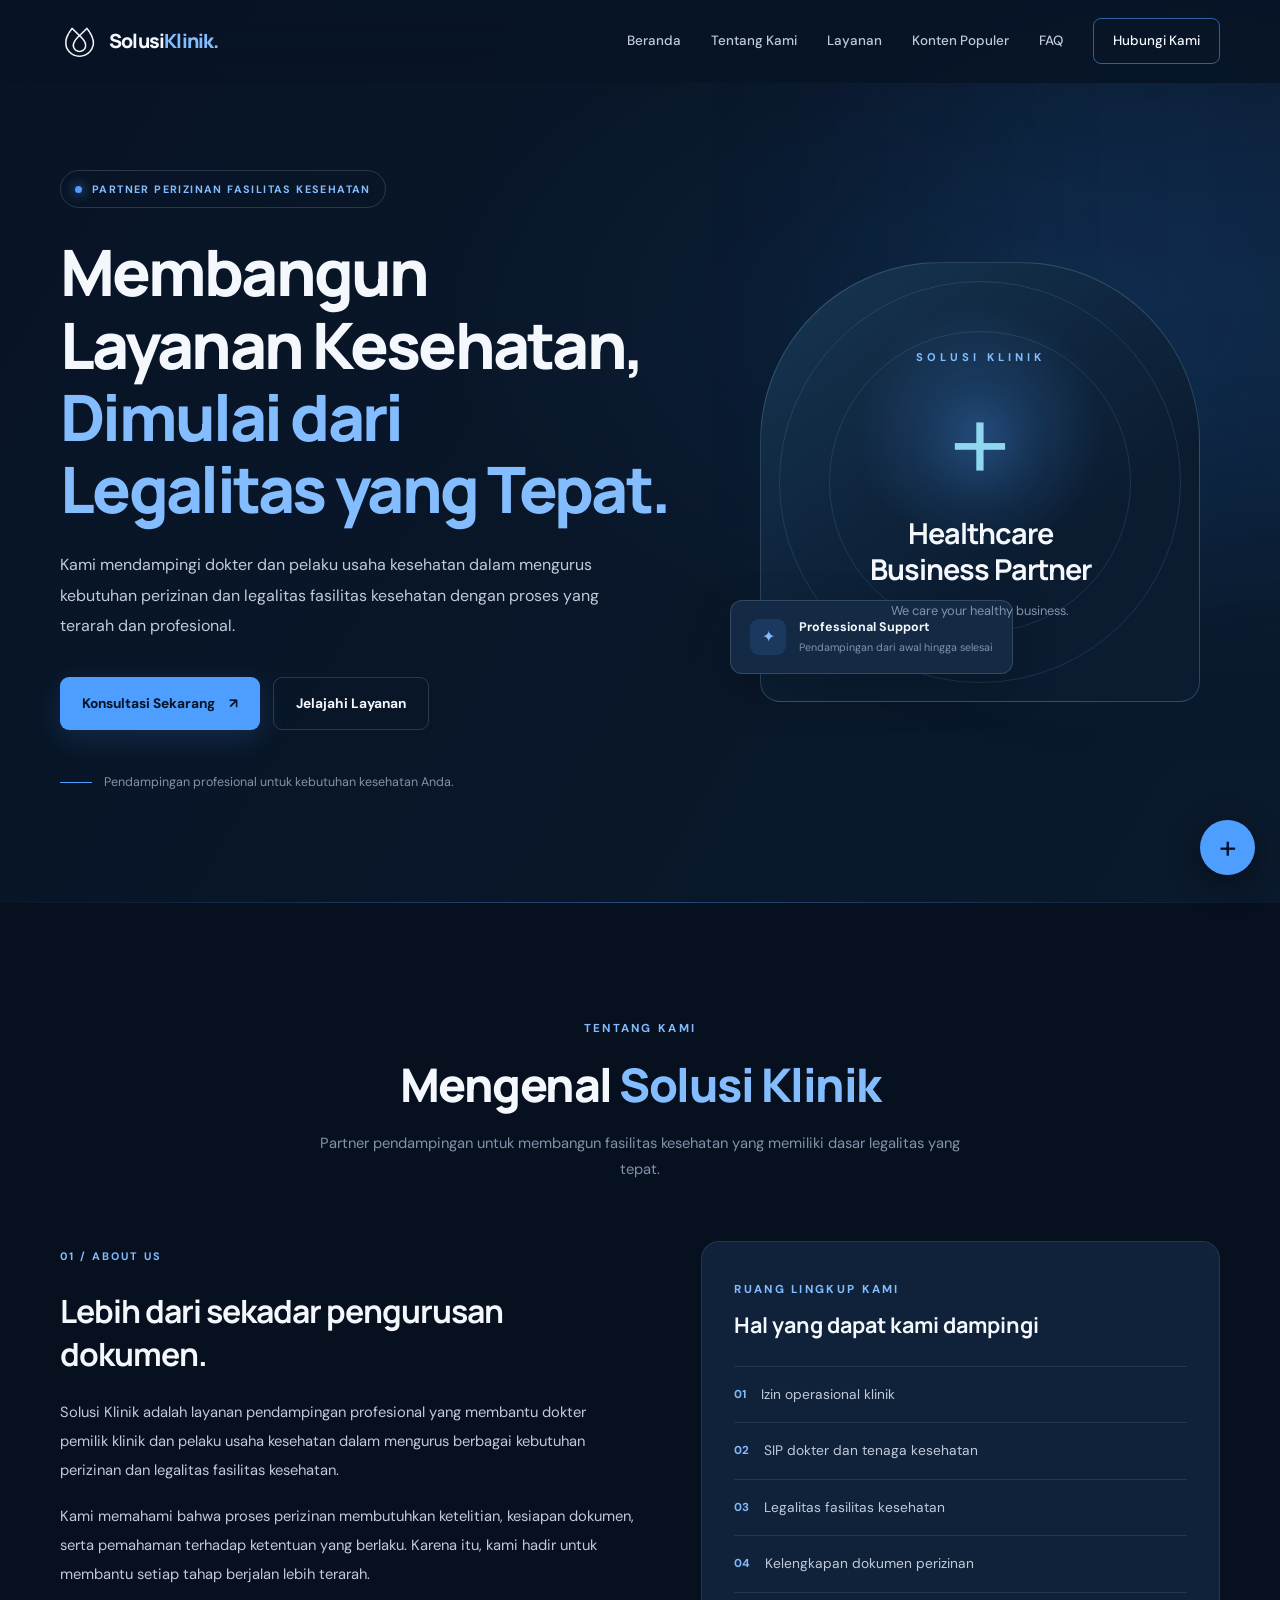
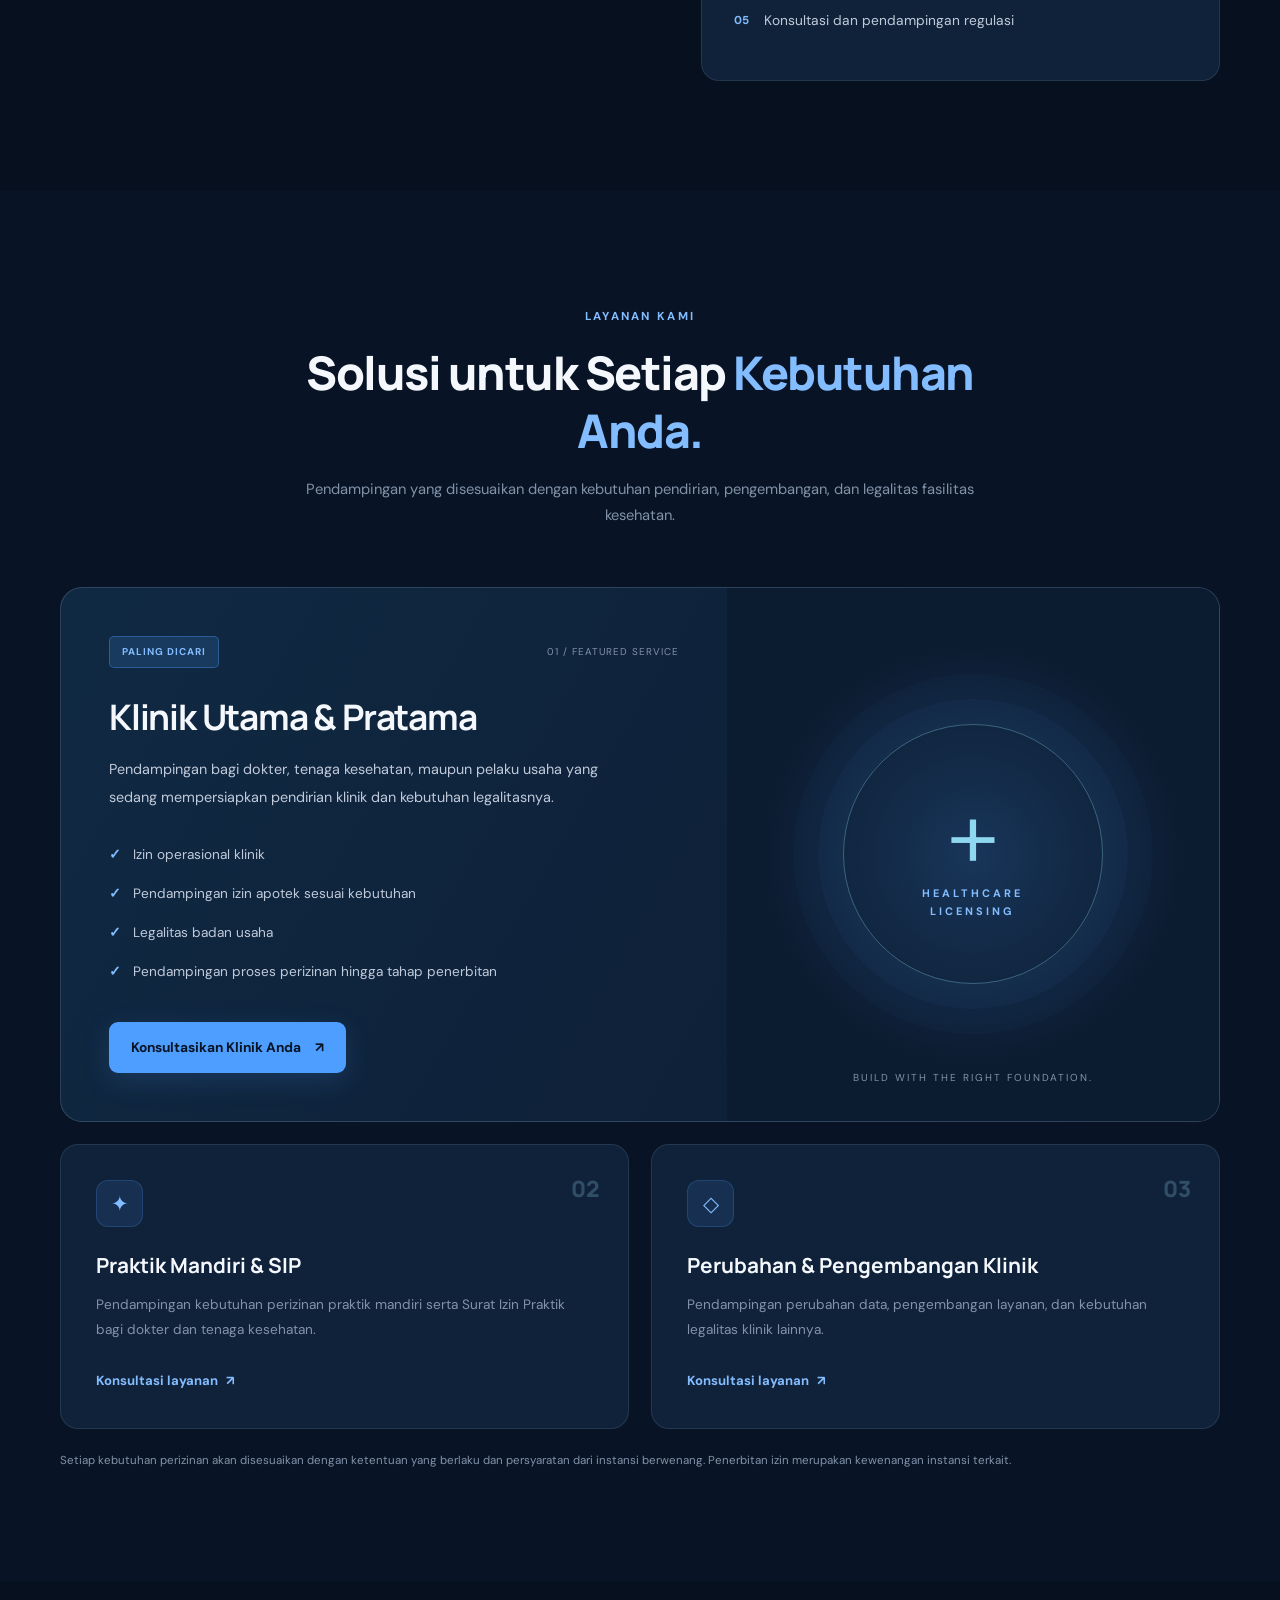
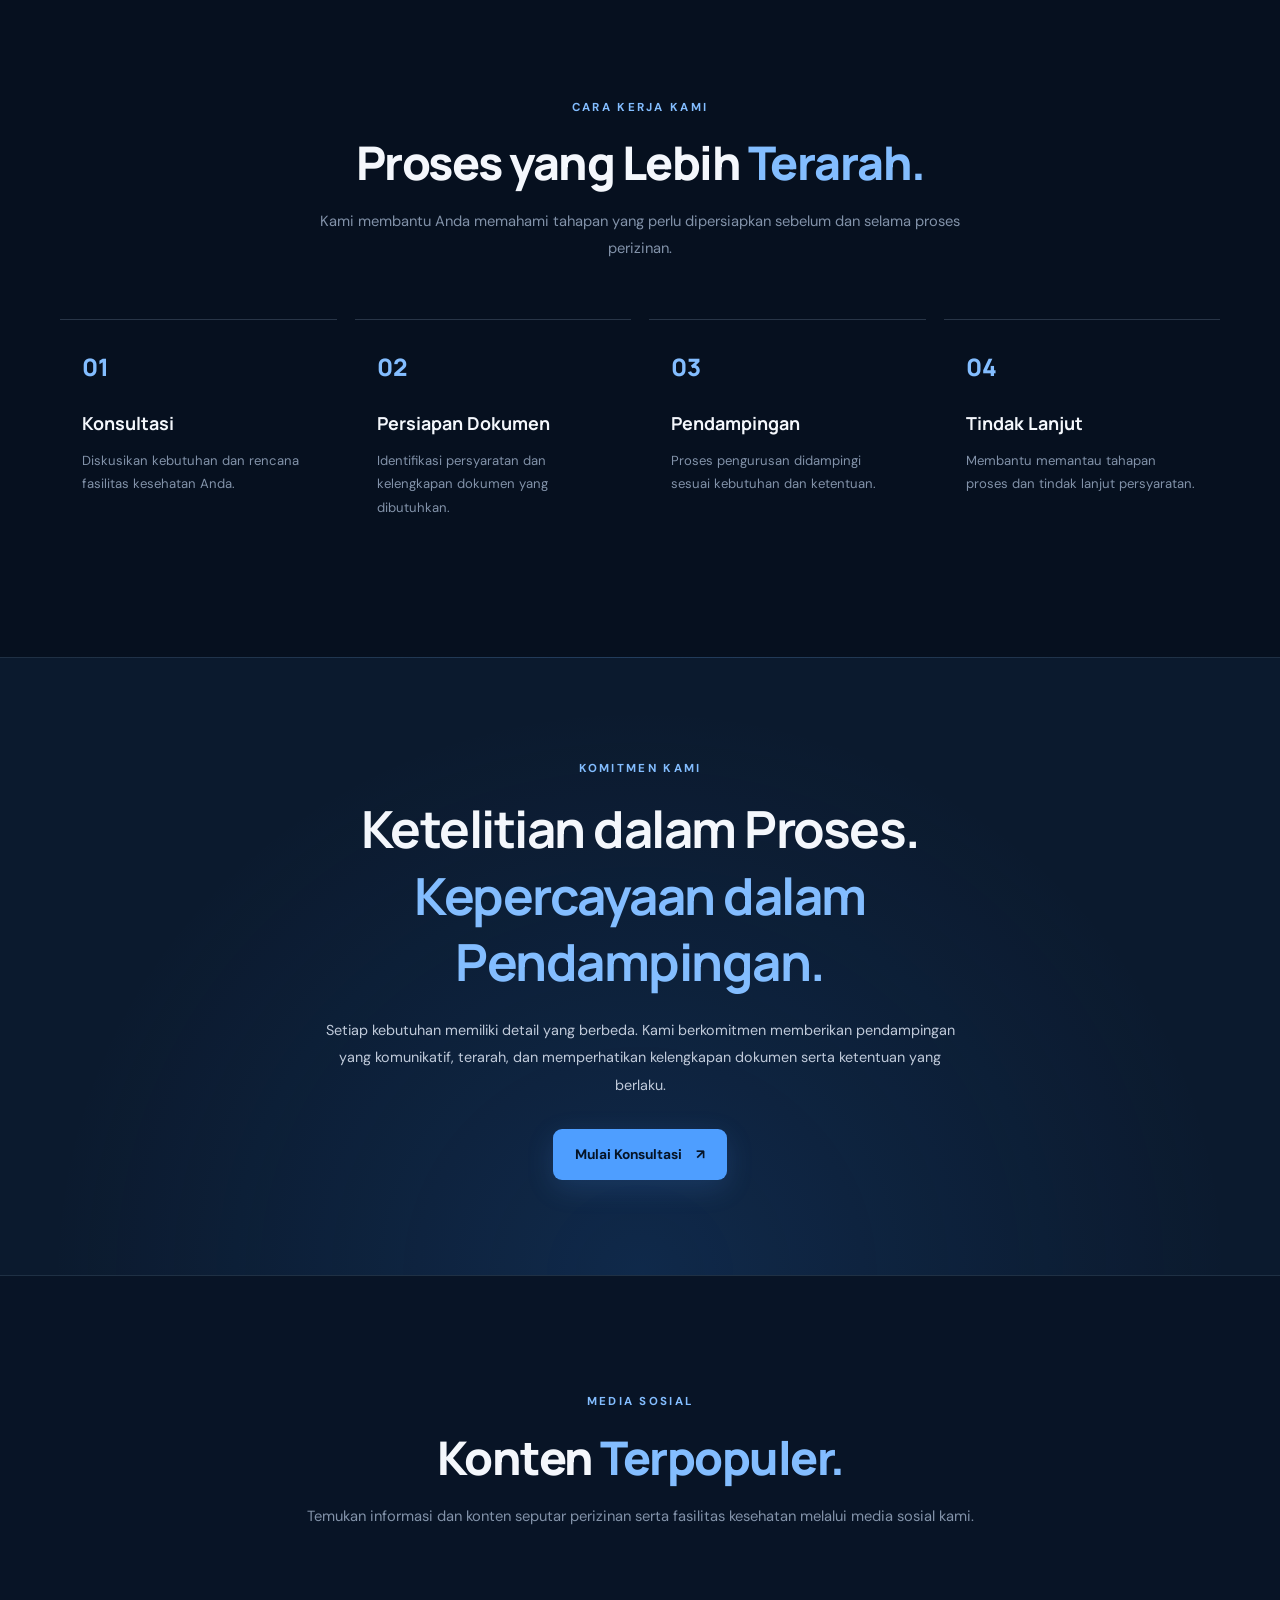
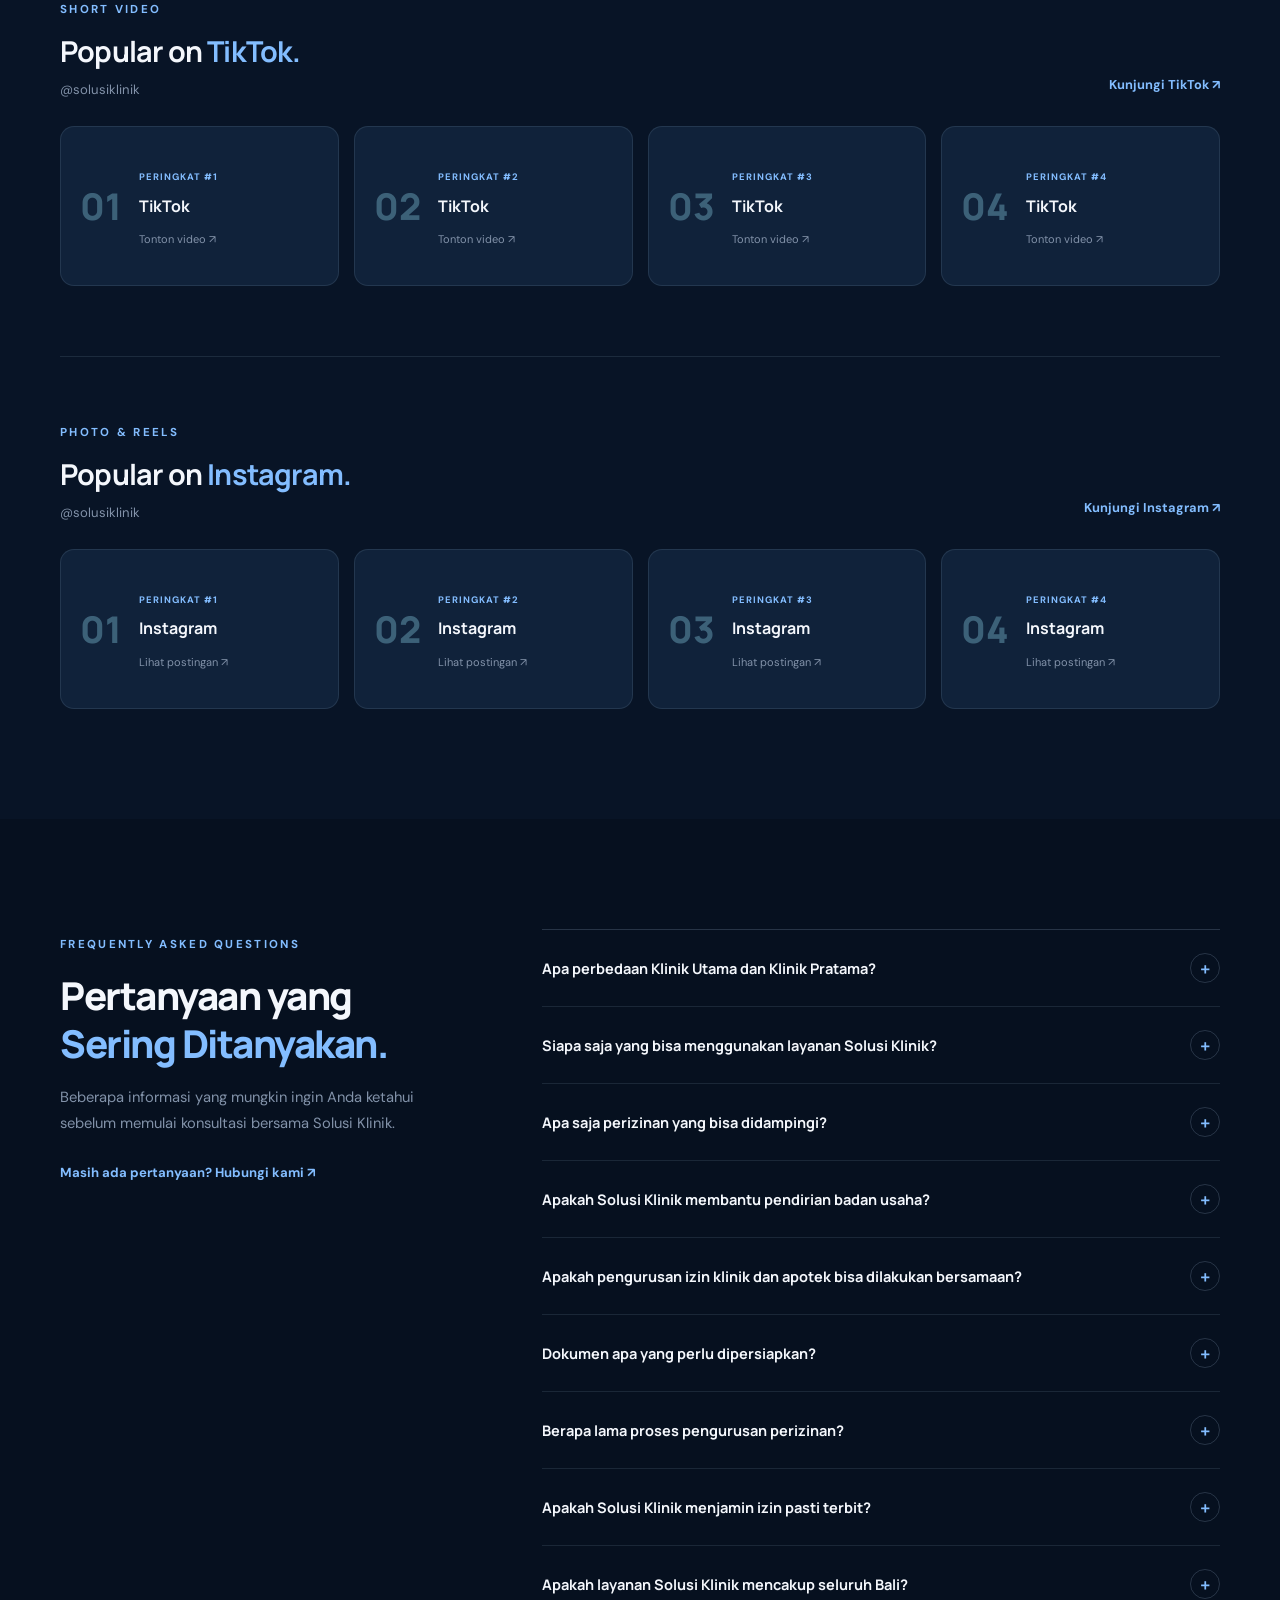
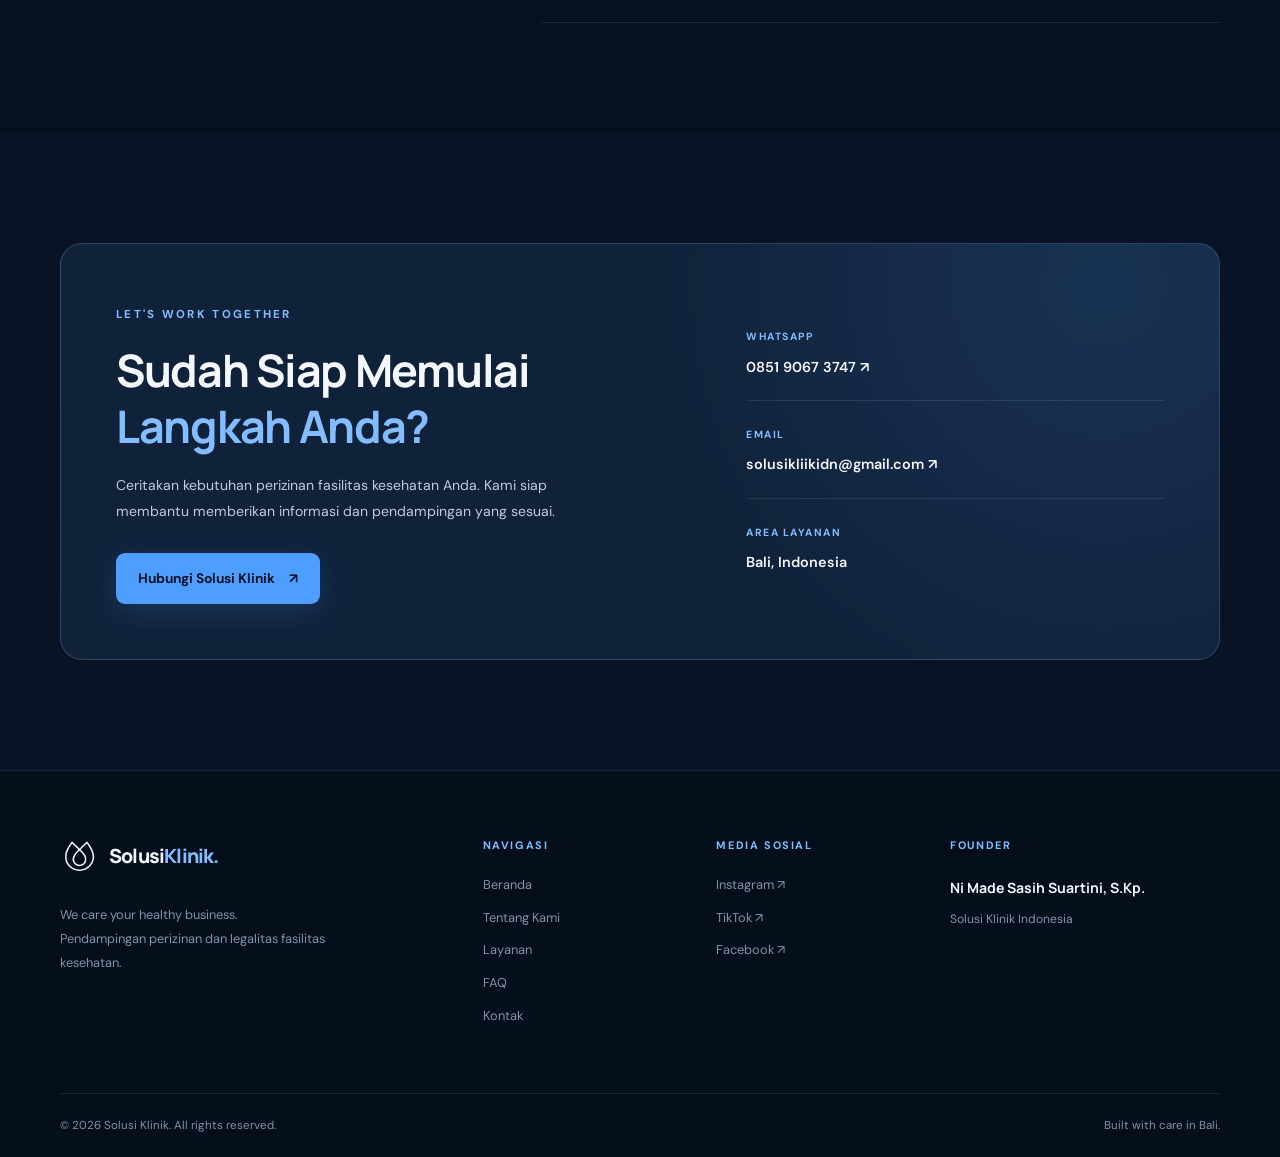
==== commit e5354216: "Redesign Solusi Klinik website" ====
--- a/index.html
+++ b/index.html
@@ -3,33 +3,28 @@
 <html lang="id">
 <head>
   <meta charset="UTF-8">
-  <meta name="viewport" content="width=device-width, initial-scale=1">
-  <meta name="theme-color" content="#091421">
+  <meta name="viewport" content="width=device-width, initial-scale=1.0">
+
+  <title>Solusi Klinik Bali | Pendampingan Perizinan Klinik</title>
+  <meta name="description" content="Solusi Klinik membantu dokter dan pelaku usaha kesehatan dalam pendampingan perizinan klinik, SIP, legalitas fasilitas kesehatan, dan kebutuhan perizinan di Bali.">
+  <meta name="keywords" content="Solusi Klinik, Solusi Klinik Bali, izin klinik Bali, perizinan klinik, izin operasional klinik, SIP dokter">
   <meta name="author" content="Solusi Klinik">
   <meta name="robots" content="index, follow">
-
-  <title>Solusi Klinik Bali | Pendampingan Perizinan Klinik</title>
-  <meta name="description" content="Solusi Klinik membantu mendampingi kebutuhan perizinan klinik di Bali melalui proses yang terarah, komunikasi yang jelas, dan administrasi yang tertata.">
-  <meta name="keywords" content="Solusi Klinik, perizinan klinik Bali, pendampingan izin klinik, konsultasi perizinan klinik Bali">
-
   <link rel="canonical" href="https://solusi-klinik.netlify.app/">
-  <link rel="icon" type="image/png" href="assets/logo-solusi-klinik.png">
-
+
+  <meta property="og:title" content="Solusi Klinik Bali">
+  <meta property="og:description" content="Pendampingan profesional untuk kebutuhan perizinan dan legalitas fasilitas kesehatan.">
+  <meta property="og:url" content="https://solusi-klinik.netlify.app/">
   <meta property="og:type" content="website">
-  <meta property="og:locale" content="id_ID">
-  <meta property="og:title" content="Solusi Klinik Bali | Pendampingan Perizinan Klinik">
-  <meta property="og:description" content="Pendampingan kebutuhan perizinan klinik di Bali dengan proses yang rapi, jelas, dan terarah.">
-  <meta property="og:url" content="https://solusi-klinik.netlify.app/">
 
   <meta name="twitter:card" content="summary">
-  <meta name="twitter:title" content="Solusi Klinik Bali">
-  <meta name="twitter:description" content="Pendampingan kebutuhan perizinan klinik di Bali.">
-
+  <meta name="theme-color" content="#081426">
+
+  <link rel="icon" href="assets/logo-solusi-klinik.png">
   <link rel="preconnect" href="https://fonts.googleapis.com">
   <link rel="preconnect" href="https://fonts.gstatic.com" crossorigin>
   <link href="https://fonts.googleapis.com/css2?family=DM+Sans:wght@400;500;600;700&family=Manrope:wght@400;500;600;700;800&display=swap" rel="stylesheet">
 
-  <link rel="stylesheet" href="https://cdnjs.cloudflare.com/ajax/libs/font-awesome/6.7.2/css/all.min.css">
   <link rel="stylesheet" href="css/style.css">
 
   <script type="application/ld+json">
@@ -38,23 +33,22 @@
     "@type": "ProfessionalService",
     "name": "Solusi Klinik",
     "url": "https://solusi-klinik.netlify.app/",
-    "description": "Pendampingan kebutuhan perizinan klinik di Bali.",
+    "description": "Layanan pendampingan perizinan dan legalitas fasilitas kesehatan di Bali.",
     "areaServed": {
       "@type": "AdministrativeArea",
-      "name": "Bali, Indonesia"
+      "name": "Bali"
     },
+    "telephone": "+6285190673747",
     "email": "solusikliikidn@gmail.com",
-    "telephone": "+6285190673747",
+    "founder": {
+      "@type": "Person",
+      "name": "Ni Made Sasih Suartini"
+    },
     "sameAs": [
       "https://www.instagram.com/solusiklinik/",
       "https://www.tiktok.com/@solusiklinik",
       "https://web.facebook.com/profile.php?id=61581153236972"
-    ],
-    "founder": {
-      "@type": "Person",
-      "name": "Ni Made Sasih Suartini",
-      "honorificSuffix": "S.Kp."
-    }
+    ]
   }
   </script>
 </head>
@@ -62,503 +56,632 @@
 <body>
 
   <!-- NAVBAR -->
-  <header class="navbar">
-    <div class="nav-inner">
-
-      <a class="brand" href="#home" aria-label="Solusi Klinik - Beranda">
-        <img src="assets/logo-solusi-klinik.png" alt="Logo Solusi Klinik" onerror="this.style.display='none'">
-        <span>solusi<span class="brand-blue">klinik</span></span>
+  <header class="header" id="header">
+    <nav class="navbar container">
+      <a href="#home" class="brand">
+        <img src="assets/logo-solusi-klinik.png" alt="Logo Solusi Klinik">
+        <span>Solusi<span class="brand-accent">Klinik.</span></span>
       </a>
 
-      <button class="menu-button" type="button" aria-label="Buka menu" aria-expanded="false">
-        <i class="fa-solid fa-bars"></i>
+      <button class="menu-toggle" id="menuToggle" aria-label="Buka menu" aria-expanded="false">
+        <span></span>
+        <span></span>
+        <span></span>
       </button>
 
-      <nav class="nav-links" aria-label="Navigasi utama">
+      <div class="nav-menu" id="navMenu">
         <a href="#home">Beranda</a>
-        <a href="#about">Tentang</a>
+        <a href="#about">Tentang Kami</a>
         <a href="#services">Layanan</a>
-        <a href="#process">Alur</a>
-        <a href="#contact">Kontak</a>
-      </nav>
-
-      <div class="nav-actions">
-        <a class="nav-cta" href="https://wa.me/6285190673747" target="_blank" rel="noopener">
-          Hubungi Kami <i class="fa-solid fa-arrow-up-right-from-square"></i>
-        </a>
-      </div>
-
-    </div>
+        <a href="#popular">Konten Populer</a>
+        <a href="#faq">FAQ</a>
+        <a href="#contact" class="nav-contact">Hubungi Kami</a>
+      </div>
+    </nav>
   </header>
 
 
   <main>
 
     <!-- HERO -->
-    <section class="hero section-wrap" id="home">
-
-      <div class="hero-copy">
-        <div class="eyebrow">
-          <span></span> PENDAMPINGAN PERIZINAN KLINIK · BALI
-        </div>
-
-        <h1>
-          Fokus merawat.<br>
-          Urusan izin, <em>kami dampingi.</em>
-        </h1>
-
-        <p class="hero-description">
-          Pendampingan kebutuhan perizinan klinik di Bali dengan pendekatan yang rapi, jelas, dan terarah, agar Anda dapat lebih fokus pada pelayanan.
+    <section class="hero" id="home">
+      <div class="hero-glow"></div>
+
+      <div class="container hero-container">
+        <div class="hero-content reveal">
+          <span class="eyebrow">
+            <span class="eyebrow-dot"></span>
+            PARTNER PERIZINAN FASILITAS KESEHATAN
+          </span>
+
+          <h1>
+            Membangun Layanan Kesehatan,
+            <span>Dimulai dari Legalitas yang Tepat.</span>
+          </h1>
+
+          <p>
+            Kami mendampingi dokter dan pelaku usaha kesehatan dalam
+            mengurus kebutuhan perizinan dan legalitas fasilitas kesehatan
+            dengan proses yang terarah dan profesional.
+          </p>
+
+          <div class="hero-actions">
+            <a class="btn btn-primary"
+               href="https://wa.me/6285190673747?text=Halo%20Solusi%20Klinik%2C%20saya%20ingin%20berkonsultasi%20mengenai%20perizinan%20klinik."
+               target="_blank" rel="noopener noreferrer">
+              Konsultasi Sekarang <span>↗</span>
+            </a>
+
+            <a href="#services" class="btn btn-outline">
+              Jelajahi Layanan
+            </a>
+          </div>
+
+          <div class="hero-note">
+            <span class="hero-note-line"></span>
+            <span>Pendampingan profesional untuk kebutuhan kesehatan Anda.</span>
+          </div>
+        </div>
+
+        <div class="hero-visual reveal">
+          <div class="hero-image-frame">
+            <div class="hero-image-content">
+              <span class="hero-image-label">SOLUSI KLINIK</span>
+              <div class="hero-image-symbol">+</div>
+              <h2>Healthcare<br>Business Partner</h2>
+              <p>We care your healthy business.</p>
+            </div>
+          </div>
+
+          <div class="hero-floating-card">
+            <span class="floating-icon">✦</span>
+            <div>
+              <strong>Professional Support</strong>
+              <small>Pendampingan dari awal hingga selesai</small>
+            </div>
+          </div>
+        </div>
+      </div>
+
+      <div class="hero-bottom-line"></div>
+    </section>
+
+
+    <!-- ABOUT -->
+    <section class="section about-section" id="about">
+      <div class="container">
+        <div class="section-heading reveal">
+          <span class="section-label">TENTANG KAMI</span>
+          <h2>Mengenal <span>Solusi Klinik</span></h2>
+          <p>
+            Partner pendampingan untuk membangun fasilitas kesehatan
+            yang memiliki dasar legalitas yang tepat.
+          </p>
+        </div>
+
+        <div class="about-grid">
+          <div class="about-main reveal">
+            <span class="about-number">01 / ABOUT US</span>
+            <h3>Lebih dari sekadar pengurusan dokumen.</h3>
+            <p>
+              Solusi Klinik adalah layanan pendampingan profesional yang
+              membantu dokter pemilik klinik dan pelaku usaha kesehatan
+              dalam mengurus berbagai kebutuhan perizinan dan legalitas
+              fasilitas kesehatan.
+            </p>
+            <p>
+              Kami memahami bahwa proses perizinan membutuhkan ketelitian,
+              kesiapan dokumen, serta pemahaman terhadap ketentuan yang
+              berlaku. Karena itu, kami hadir untuk membantu setiap tahap
+              berjalan lebih terarah.
+            </p>
+          </div>
+
+          <div class="about-side reveal">
+            <div class="about-side-top">
+              <span class="section-label">RUANG LINGKUP KAMI</span>
+              <h3>Hal yang dapat kami dampingi</h3>
+            </div>
+
+            <ul class="about-list">
+              <li><span>01</span> Izin operasional klinik</li>
+              <li><span>02</span> SIP dokter dan tenaga kesehatan</li>
+              <li><span>03</span> Legalitas fasilitas kesehatan</li>
+              <li><span>04</span> Kelengkapan dokumen perizinan</li>
+              <li><span>05</span> Konsultasi dan pendampingan regulasi</li>
+            </ul>
+          </div>
+        </div>
+      </div>
+    </section>
+
+
+    <!-- SERVICES -->
+    <section class="section services-section" id="services">
+      <div class="container">
+        <div class="section-heading reveal">
+          <span class="section-label">LAYANAN KAMI</span>
+          <h2>Solusi untuk Setiap <span>Kebutuhan Anda.</span></h2>
+          <p>
+            Pendampingan yang disesuaikan dengan kebutuhan pendirian,
+            pengembangan, dan legalitas fasilitas kesehatan.
+          </p>
+        </div>
+
+        <div class="featured-service reveal">
+          <div class="featured-service-content">
+            <div class="featured-top">
+              <span class="service-badge">PALING DICARI</span>
+              <span class="service-index">01 / FEATURED SERVICE</span>
+            </div>
+
+            <h3>Klinik Utama &amp; Pratama</h3>
+
+            <p>
+              Pendampingan bagi dokter, tenaga kesehatan, maupun pelaku
+              usaha yang sedang mempersiapkan pendirian klinik dan
+              kebutuhan legalitasnya.
+            </p>
+
+            <ul class="service-check-list">
+              <li>Izin operasional klinik</li>
+              <li>Pendampingan izin apotek sesuai kebutuhan</li>
+              <li>Legalitas badan usaha</li>
+              <li>Pendampingan proses perizinan hingga tahap penerbitan</li>
+            </ul>
+
+            <a class="btn btn-primary"
+               href="https://wa.me/6285190673747?text=Halo%20Solusi%20Klinik%2C%20saya%20ingin%20berkonsultasi%20mengenai%20pendirian%20Klinik%20Utama%2FPratama.%20Saya%20ingin%20mengetahui%20persyaratan%2C%20legalitas%2C%20dan%20proses%20pendampingannya."
+               target="_blank" rel="noopener noreferrer">
+              Konsultasikan Klinik Anda <span>↗</span>
+            </a>
+          </div>
+
+          <div class="featured-service-visual">
+            <div class="service-visual-circle">
+              <span class="service-plus">+</span>
+              <span class="service-visual-text">HEALTHCARE<br>LICENSING</span>
+            </div>
+            <span class="visual-caption">BUILD WITH THE RIGHT FOUNDATION.</span>
+          </div>
+        </div>
+
+        <div class="service-cards">
+          <article class="service-card reveal">
+            <span class="service-card-number">02</span>
+            <div class="service-card-icon">✦</div>
+            <h3>Praktik Mandiri &amp; SIP</h3>
+            <p>
+              Pendampingan kebutuhan perizinan praktik mandiri serta
+              Surat Izin Praktik bagi dokter dan tenaga kesehatan.
+            </p>
+            <a href="https://wa.me/6285190673747?text=Halo%20Solusi%20Klinik%2C%20saya%20ingin%20bertanya%20mengenai%20perizinan%20praktik%20mandiri%20dan%20SIP."
+               target="_blank" rel="noopener noreferrer">
+              Konsultasi layanan <span>↗</span>
+            </a>
+          </article>
+
+          <article class="service-card reveal">
+            <span class="service-card-number">03</span>
+            <div class="service-card-icon">◇</div>
+            <h3>Perubahan &amp; Pengembangan Klinik</h3>
+            <p>
+              Pendampingan perubahan data, pengembangan layanan,
+              dan kebutuhan legalitas klinik lainnya.
+            </p>
+            <a href="https://wa.me/6285190673747?text=Halo%20Solusi%20Klinik%2C%20saya%20ingin%20berkonsultasi%20mengenai%20perubahan%20dan%20pengembangan%20klinik."
+               target="_blank" rel="noopener noreferrer">
+              Konsultasi layanan <span>↗</span>
+            </a>
+          </article>
+        </div>
+
+        <p class="service-disclaimer">
+          Setiap kebutuhan perizinan akan disesuaikan dengan ketentuan
+          yang berlaku dan persyaratan dari instansi berwenang.
+          Penerbitan izin merupakan kewenangan instansi terkait.
         </p>
-
-        <div class="hero-actions">
-          <a class="button button-primary" href="https://wa.me/6285190673747" target="_blank" rel="noopener">
-            Konsultasikan Kebutuhan <i class="fa-solid fa-arrow-right"></i>
+      </div>
+    </section>
+
+
+    <!-- PROCESS -->
+    <section class="section process-section" id="process">
+      <div class="container">
+        <div class="section-heading reveal">
+          <span class="section-label">CARA KERJA KAMI</span>
+          <h2>Proses yang Lebih <span>Terarah.</span></h2>
+          <p>
+            Kami membantu Anda memahami tahapan yang perlu dipersiapkan
+            sebelum dan selama proses perizinan.
+          </p>
+        </div>
+
+        <div class="process-grid">
+          <div class="process-item reveal">
+            <span class="process-number">01</span>
+            <h3>Konsultasi</h3>
+            <p>Diskusikan kebutuhan dan rencana fasilitas kesehatan Anda.</p>
+          </div>
+
+          <div class="process-item reveal">
+            <span class="process-number">02</span>
+            <h3>Persiapan Dokumen</h3>
+            <p>Identifikasi persyaratan dan kelengkapan dokumen yang dibutuhkan.</p>
+          </div>
+
+          <div class="process-item reveal">
+            <span class="process-number">03</span>
+            <h3>Pendampingan</h3>
+            <p>Proses pengurusan didampingi sesuai kebutuhan dan ketentuan.</p>
+          </div>
+
+          <div class="process-item reveal">
+            <span class="process-number">04</span>
+            <h3>Tindak Lanjut</h3>
+            <p>Membantu memantau tahapan proses dan tindak lanjut persyaratan.</p>
+          </div>
+        </div>
+      </div>
+    </section>
+
+
+    <!-- COMMITMENT -->
+    <section class="section commitment-section">
+      <div class="container">
+        <div class="commitment-content reveal">
+          <span class="section-label">KOMITMEN KAMI</span>
+          <h2>Ketelitian dalam Proses.<br><span>Kepercayaan dalam Pendampingan.</span></h2>
+          <p>
+            Setiap kebutuhan memiliki detail yang berbeda. Kami berkomitmen
+            memberikan pendampingan yang komunikatif, terarah, dan
+            memperhatikan kelengkapan dokumen serta ketentuan yang berlaku.
+          </p>
+
+          <a href="https://wa.me/6285190673747?text=Halo%20Solusi%20Klinik%2C%20saya%20ingin%20berkonsultasi."
+             class="btn btn-primary" target="_blank" rel="noopener noreferrer">
+            Mulai Konsultasi <span>↗</span>
           </a>
-
-          <a class="text-link" href="#services">
-            Kenali layanan kami <i class="fa-solid fa-arrow-down"></i>
+        </div>
+      </div>
+    </section>
+
+
+    <!-- POPULAR CONTENT -->
+    <section class="section popular-section" id="popular">
+      <div class="container">
+        <div class="section-heading reveal">
+          <span class="section-label">MEDIA SOSIAL</span>
+          <h2>Konten <span>Terpopuler.</span></h2>
+          <p>
+            Temukan informasi dan konten seputar perizinan serta
+            fasilitas kesehatan melalui media sosial kami.
+          </p>
+        </div>
+
+        <!-- TIKTOK -->
+        <div class="social-content-block">
+          <div class="social-content-heading reveal">
+            <div>
+              <span class="section-label">SHORT VIDEO</span>
+              <h3>Popular on <span>TikTok.</span></h3>
+              <p>@solusiklinik</p>
+            </div>
+            <a href="https://www.tiktok.com/@solusiklinik"
+               target="_blank" rel="noopener noreferrer" class="social-profile-link">
+              Kunjungi TikTok ↗
+            </a>
+          </div>
+
+          <div class="ranking-grid">
+            <a class="ranking-card reveal"
+               href="https://www.tiktok.com/@solusiklinik/video/7571060599539436821"
+               target="_blank" rel="noopener noreferrer">
+              <span class="ranking-number">01</span>
+              <div>
+                <span class="ranking-label">PERINGKAT #1</span>
+                <h4>TikTok</h4>
+                <span class="ranking-action">Tonton video ↗</span>
+              </div>
+            </a>
+
+            <a class="ranking-card reveal"
+               href="https://www.tiktok.com/@solusiklinik/video/7562893253377281301"
+               target="_blank" rel="noopener noreferrer">
+              <span class="ranking-number">02</span>
+              <div>
+                <span class="ranking-label">PERINGKAT #2</span>
+                <h4>TikTok</h4>
+                <span class="ranking-action">Tonton video ↗</span>
+              </div>
+            </a>
+
+            <a class="ranking-card reveal"
+               href="https://www.tiktok.com/@solusiklinik/video/7573603526966856981"
+               target="_blank" rel="noopener noreferrer">
+              <span class="ranking-number">03</span>
+              <div>
+                <span class="ranking-label">PERINGKAT #3</span>
+                <h4>TikTok</h4>
+                <span class="ranking-action">Tonton video ↗</span>
+              </div>
+            </a>
+
+            <a class="ranking-card reveal"
+               href="https://www.tiktok.com/@solusiklinik/video/7556155190957608203"
+               target="_blank" rel="noopener noreferrer">
+              <span class="ranking-number">04</span>
+              <div>
+                <span class="ranking-label">PERINGKAT #4</span>
+                <h4>TikTok</h4>
+                <span class="ranking-action">Tonton video ↗</span>
+              </div>
+            </a>
+          </div>
+        </div>
+
+        <!-- INSTAGRAM -->
+        <div class="social-content-block instagram-block">
+          <div class="social-content-heading reveal">
+            <div>
+              <span class="section-label">PHOTO &amp; REELS</span>
+              <h3>Popular on <span>Instagram.</span></h3>
+              <p>@solusiklinik</p>
+            </div>
+            <a href="https://www.instagram.com/solusiklinik/"
+               target="_blank" rel="noopener noreferrer" class="social-profile-link">
+              Kunjungi Instagram ↗
+            </a>
+          </div>
+
+          <div class="ranking-grid">
+            <a class="ranking-card reveal"
+               href="https://www.instagram.com/p/DaiTmBUktCi/"
+               target="_blank" rel="noopener noreferrer">
+              <span class="ranking-number">01</span>
+              <div>
+                <span class="ranking-label">PERINGKAT #1</span>
+                <h4>Instagram</h4>
+                <span class="ranking-action">Lihat postingan ↗</span>
+              </div>
+            </a>
+
+            <a class="ranking-card reveal"
+               href="https://www.instagram.com/p/DaiSy41yPGH/"
+               target="_blank" rel="noopener noreferrer">
+              <span class="ranking-number">02</span>
+              <div>
+                <span class="ranking-label">PERINGKAT #2</span>
+                <h4>Instagram</h4>
+                <span class="ranking-action">Lihat postingan ↗</span>
+              </div>
+            </a>
+
+            <a class="ranking-card reveal"
+               href="https://www.instagram.com/p/DaiSxoMEvs3/"
+               target="_blank" rel="noopener noreferrer">
+              <span class="ranking-number">03</span>
+              <div>
+                <span class="ranking-label">PERINGKAT #3</span>
+                <h4>Instagram</h4>
+                <span class="ranking-action">Lihat postingan ↗</span>
+              </div>
+            </a>
+
+            <a class="ranking-card reveal"
+               href="https://www.instagram.com/p/DO-zTjlEhVv/"
+               target="_blank" rel="noopener noreferrer">
+              <span class="ranking-number">04</span>
+              <div>
+                <span class="ranking-label">PERINGKAT #4</span>
+                <h4>Instagram</h4>
+                <span class="ranking-action">Lihat postingan ↗</span>
+              </div>
+            </a>
+          </div>
+        </div>
+      </div>
+    </section>
+
+
+    <!-- FAQ -->
+    <section class="section faq-section" id="faq">
+      <div class="container faq-container">
+        <div class="faq-intro reveal">
+          <span class="section-label">FREQUENTLY ASKED QUESTIONS</span>
+          <h2>Pertanyaan yang <span>Sering Ditanyakan.</span></h2>
+          <p>
+            Beberapa informasi yang mungkin ingin Anda ketahui
+            sebelum memulai konsultasi bersama Solusi Klinik.
+          </p>
+
+          <a href="https://wa.me/6285190673747?text=Halo%20Solusi%20Klinik%2C%20saya%20memiliki%20pertanyaan%20lebih%20lanjut."
+             class="text-link" target="_blank" rel="noopener noreferrer">
+            Masih ada pertanyaan? Hubungi kami ↗
           </a>
         </div>
 
-        <div class="hero-caption">
-          <i class="fa-solid fa-location-dot"></i>
-          Mendampingi kebutuhan klinik di Bali
-        </div>
-      </div>
-
-      <div class="hero-visual" aria-label="Ilustrasi identitas Solusi Klinik">
-
-        <div class="visual-topline">
-          <span>SK / 01</span>
-          <span>CLINIC SUPPORT</span>
-        </div>
-
-        <div class="visual-emblem">
-          <div class="emblem-ring"></div>
-          <i class="fa-solid fa-scale-balanced emblem-law"></i>
-          <i class="fa-solid fa-plus emblem-plus"></i>
-          <i class="fa-solid fa-stethoscope emblem-medical"></i>
-        </div>
-
-        <div class="visual-rule"></div>
-
-        <div class="visual-bottom">
-          <div>
-            <span class="small-label">PENDAMPINGAN</span>
-            <h2>Medis bertemu kepastian.</h2>
-          </div>
-
-          <span class="visual-index">01 — 04</span>
-        </div>
-
-        <span class="visual-corner corner-one"></span>
-        <span class="visual-corner corner-two"></span>
-
+        <div class="faq-list reveal">
+
+          <div class="faq-item">
+            <button class="faq-question" aria-expanded="false">
+              <span>Apa perbedaan Klinik Utama dan Klinik Pratama?</span>
+              <span class="faq-icon">+</span>
+            </button>
+            <div class="faq-answer">
+              <p>
+                Klinik Pratama dan Klinik Utama memiliki perbedaan dalam
+                ruang lingkup pelayanan, jenis tenaga medis, serta
+                persyaratan penyelenggaraannya. Penentuan jenis klinik
+                perlu disesuaikan dengan layanan yang akan diberikan
+                dan ketentuan yang berlaku.
+              </p>
+            </div>
+          </div>
+
+          <div class="faq-item">
+            <button class="faq-question" aria-expanded="false">
+              <span>Siapa saja yang bisa menggunakan layanan Solusi Klinik?</span>
+              <span class="faq-icon">+</span>
+            </button>
+            <div class="faq-answer">
+              <p>
+                Layanan kami ditujukan bagi dokter, tenaga kesehatan,
+                pemilik klinik, dan pelaku usaha yang membutuhkan
+                pendampingan terkait perizinan serta legalitas
+                fasilitas kesehatan.
+              </p>
+            </div>
+          </div>
+
+          <div class="faq-item">
+            <button class="faq-question" aria-expanded="false">
+              <span>Apa saja perizinan yang bisa didampingi?</span>
+              <span class="faq-icon">+</span>
+            </button>
+            <div class="faq-answer">
+              <p>
+                Kami dapat membantu pendampingan izin operasional klinik,
+                SIP dokter dan tenaga kesehatan, legalitas fasilitas
+                kesehatan, serta kelengkapan dokumen perizinan
+                sesuai kebutuhan.
+              </p>
+            </div>
+          </div>
+
+          <div class="faq-item">
+            <button class="faq-question" aria-expanded="false">
+              <span>Apakah Solusi Klinik membantu pendirian badan usaha?</span>
+              <span class="faq-icon">+</span>
+            </button>
+            <div class="faq-answer">
+              <p>
+                Kami dapat membantu konsultasi dan pendampingan terkait
+                kebutuhan legalitas badan usaha yang berkaitan dengan
+                rencana pendirian fasilitas kesehatan. Detailnya dapat
+                dibicarakan saat konsultasi.
+              </p>
+            </div>
+          </div>
+
+          <div class="faq-item">
+            <button class="faq-question" aria-expanded="false">
+              <span>Apakah pengurusan izin klinik dan apotek bisa dilakukan bersamaan?</span>
+              <span class="faq-icon">+</span>
+            </button>
+            <div class="faq-answer">
+              <p>
+                Kebutuhan perizinan klinik dan apotek dapat dikonsultasikan
+                secara bersamaan. Persyaratan dan prosesnya akan disesuaikan
+                dengan jenis usaha, kesiapan dokumen, serta ketentuan
+                instansi terkait.
+              </p>
+            </div>
+          </div>
+
+          <div class="faq-item">
+            <button class="faq-question" aria-expanded="false">
+              <span>Dokumen apa yang perlu dipersiapkan?</span>
+              <span class="faq-icon">+</span>
+            </button>
+            <div class="faq-answer">
+              <p>
+                Dokumen yang dibutuhkan bergantung pada jenis fasilitas
+                kesehatan dan perizinan yang diajukan. Kami akan membantu
+                mengidentifikasi daftar persyaratan yang relevan
+                setelah mengetahui kebutuhan Anda.
+              </p>
+            </div>
+          </div>
+
+          <div class="faq-item">
+            <button class="faq-question" aria-expanded="false">
+              <span>Berapa lama proses pengurusan perizinan?</span>
+              <span class="faq-icon">+</span>
+            </button>
+            <div class="faq-answer">
+              <p>
+                Durasi proses dapat berbeda-beda, bergantung pada
+                kelengkapan dokumen, kesiapan fasilitas, jenis perizinan,
+                dan proses pemeriksaan instansi yang berwenang.
+              </p>
+            </div>
+          </div>
+
+          <div class="faq-item">
+            <button class="faq-question" aria-expanded="false">
+              <span>Apakah Solusi Klinik menjamin izin pasti terbit?</span>
+              <span class="faq-icon">+</span>
+            </button>
+            <div class="faq-answer">
+              <p>
+                Solusi Klinik memberikan pendampingan dalam proses
+                persiapan dan pengurusan perizinan. Namun, keputusan
+                penerbitan izin sepenuhnya merupakan kewenangan
+                instansi pemerintah yang berwenang.
+              </p>
+            </div>
+          </div>
+
+          <div class="faq-item">
+            <button class="faq-question" aria-expanded="false">
+              <span>Apakah layanan Solusi Klinik mencakup seluruh Bali?</span>
+              <span class="faq-icon">+</span>
+            </button>
+            <div class="faq-answer">
+              <p>
+                Ya, layanan pendampingan Solusi Klinik ditujukan
+                untuk kebutuhan perizinan fasilitas kesehatan
+                di wilayah Bali.
+              </p>
+            </div>
+          </div>
+
+        </div>
       </div>
     </section>
 
 
-    <!-- TRUST STRIP -->
-    <section class="trust-strip" aria-label="Komitmen layanan">
-      <div class="section-wrap trust-inner">
-
-        <div>
-          <span class="trust-number">01</span>
-          <span>Pendampingan dari awal hingga selesai</span>
-        </div>
-
-        <div>
-          <span class="trust-number">02</span>
-          <span>Proses yang rapi dan terarah</span>
-        </div>
-
-        <div>
-          <span class="trust-number">03</span>
-          <span>Memahami kebutuhan dunia klinik</span>
-        </div>
-
-      </div>
-    </section>
-
-
-    <!-- ABOUT -->
-    <section class="section-wrap section-block about-section" id="about">
-
-      <div class="section-kicker">
-        <span>01</span>
-        <span>TENTANG SOLUSI KLINIK</span>
-      </div>
-
-      <div class="about-grid">
-
-        <h2>
-          Mendampingi proses agar Anda bisa
-          <em>fokus pada pelayanan.</em>
-        </h2>
-
-        <div class="about-copy">
-          <p>
-            Mengurus perizinan klinik membutuhkan ketelitian, pemahaman, dan proses yang terarah.
-          </p>
-
-          <p>
-            Solusi Klinik hadir untuk mendampingi kebutuhan perizinan klinik di Bali melalui komunikasi yang jelas dan perhatian pada setiap tahapan.
-          </p>
-
-          <div class="founder">
-            <span class="founder-line"></span>
-
-            <div>
-              <strong>Ni Made Sasih Suartini, S.Kp.</strong>
-              <span>Founder · Solusi Klinik</span>
-            </div>
-          </div>
-        </div>
-
-      </div>
-    </section>
-
-
-    <!-- IDENTITY -->
-    <section class="identity-section">
-      <div class="section-wrap identity-grid">
-
-        <div class="identity-heading">
-          <div class="section-kicker">
-            <span>02</span>
-            <span>PENDEKATAN KAMI</span>
-          </div>
-
-          <h2>
-            Dua bidang.<br>
-            <em>Satu pendampingan.</em>
-          </h2>
-        </div>
-
-        <article class="identity-item">
-          <div class="identity-icon">
-            <i class="fa-solid fa-stethoscope"></i>
-          </div>
-
-          <span class="small-label">01 / MEDICAL</span>
-
-          <h3>Memahami kebutuhan klinik</h3>
-
-          <p>
-            Pendekatan yang mempertimbangkan kebutuhan operasional dan konteks pelayanan kesehatan.
-          </p>
-        </article>
-
-        <article class="identity-item">
-          <div class="identity-icon">
-            <i class="fa-solid fa-scale-balanced"></i>
-          </div>
-
-          <span class="small-label">02 / LICENSING</span>
-
-          <h3>Memperhatikan aspek perizinan</h3>
-
-          <p>
-            Pendampingan yang teliti, terstruktur, dan berorientasi pada kebutuhan administrasi perizinan.
-          </p>
-        </article>
-
-      </div>
-    </section>
-
-
-    <!-- SERVICES -->
-    <section class="section-wrap section-block" id="services">
-
-      <div class="section-kicker">
-        <span>03</span>
-        <span>LAYANAN KAMI</span>
-      </div>
-
-      <div class="section-heading-row">
-
-        <h2>
-          Dukungan untuk<br>
-          <em>perjalanan klinik Anda.</em>
-        </h2>
-
-        <p>
-          Kebutuhan setiap klinik berbeda. Kami membantu memahami kebutuhan dan mendiskusikan arah pendampingan yang sesuai.
-        </p>
-
-      </div>
-
-      <div class="service-list">
-
-        <article class="service-row">
-          <span class="service-number">01</span>
-
-          <div>
-            <h3>Konsultasi kebutuhan perizinan</h3>
-            <p>Diskusikan kondisi dan kebutuhan klinik Anda bersama kami.</p>
-          </div>
-
-          <i class="fa-solid fa-arrow-up-right-from-square"></i>
-        </article>
-
-        <article class="service-row">
-          <span class="service-number">02</span>
-
-          <div>
-            <h3>Pendampingan pengurusan izin</h3>
-            <p>Pendampingan sesuai kebutuhan dan ruang lingkup layanan yang disepakati.</p>
-          </div>
-
-          <i class="fa-solid fa-arrow-up-right-from-square"></i>
-        </article>
-
-        <article class="service-row">
-          <span class="service-number">03</span>
-
-          <div>
-            <h3>Pendampingan administrasi</h3>
-            <p>Membantu proses administrasi agar lebih tertata dan mudah dipahami.</p>
-          </div>
-
-          <i class="fa-solid fa-arrow-up-right-from-square"></i>
-        </article>
-
-        <article class="service-row">
-          <span class="service-number">04</span>
-
-          <div>
-            <h3>Koordinasi proses perizinan</h3>
-            <p>Informasi dan koordinasi selama proses pendampingan berlangsung.</p>
-          </div>
-
-          <i class="fa-solid fa-arrow-up-right-from-square"></i>
-        </article>
-
-      </div>
-
-      <p class="service-note">
-        Ruang lingkup layanan dikonfirmasi melalui konsultasi sesuai kebutuhan klinik.
-      </p>
-
-    </section>
-
-
-    <!-- PROCESS -->
-    <section class="process-section" id="process">
-      <div class="section-wrap section-block">
-
-        <div class="section-kicker">
-          <span>04</span>
-          <span>ALUR PENDAMPINGAN</span>
-        </div>
-
-        <div class="section-heading-row">
-
-          <h2>
-            Dari kebutuhan<br>
-            <em>hingga selesai.</em>
-          </h2>
-
-          <p>
-            Setiap kebutuhan dibicarakan terlebih dahulu agar proses pendampingan lebih jelas sejak awal.
-          </p>
-
-        </div>
-
-        <div class="process-list">
-
-          <article>
-            <span>01</span>
-            <div>
-              <h3>Diskusi awal</h3>
-              <p>Ceritakan kebutuhan dan kondisi klinik Anda.</p>
-            </div>
-          </article>
-
-          <article>
-            <span>02</span>
-            <div>
-              <h3>Identifikasi kebutuhan</h3>
-              <p>Kami membantu mengidentifikasi ruang lingkup pendampingan.</p>
-            </div>
-          </article>
-
-          <article>
-            <span>03</span>
-            <div>
-              <h3>Kesepakatan pendampingan</h3>
-              <p>Menyepakati layanan dan arah proses yang akan dijalankan.</p>
-            </div>
-          </article>
-
-          <article>
-            <span>04</span>
-            <div>
-              <h3>Proses pendampingan</h3>
-              <p>Proses dijalankan sesuai kebutuhan dan kesepakatan.</p>
-            </div>
-          </article>
-
-          <article>
-            <span>05</span>
-            <div>
-              <h3>Pembaruan dan tindak lanjut</h3>
-              <p>Koordinasi dilakukan selama proses berlangsung.</p>
-            </div>
-          </article>
-
-        </div>
-      </div>
-    </section>
-
-
-    <!-- ADVANTAGES -->
-    <section class="section-wrap section-block advantages">
-
-      <div class="section-kicker">
-        <span>05</span>
-        <span>MENGAPA SOLUSI KLINIK</span>
-      </div>
-
-      <h2>
-        Pendampingan yang terasa
-        <em>lebih terarah.</em>
-      </h2>
-
-      <div class="advantage-grid">
-
-        <article>
-          <i class="fa-solid fa-route"></i>
-          <h3>Dari awal hingga selesai</h3>
-          <p>Ditemani dalam proses sesuai ruang lingkup layanan.</p>
-        </article>
-
-        <article>
-          <i class="fa-solid fa-list-check"></i>
-          <h3>Proses yang rapi</h3>
-          <p>Mengutamakan ketelitian dan komunikasi yang jelas.</p>
-        </article>
-
-        <article>
-          <i class="fa-solid fa-user-doctor"></i>
-          <h3>Memahami dunia klinik</h3>
-          <p>Memperhatikan kebutuhan khas layanan kesehatan.</p>
-        </article>
-
-      </div>
-    </section>
-
-
-    <!-- KOMITMEN KAMI -->
-    <!-- Bukan ulasan pelanggan. Ganti dengan testimoni asli setelah mendapat izin publikasi. -->
-    <section class="testimonials-section">
-      <div class="section-wrap section-block">
-
-        <div class="section-kicker">
-          <span>06</span>
-          <span>KOMITMEN KAMI</span>
-        </div>
-
-        <div class="section-heading-row testimonial-heading">
-
-          <h2>
-            Kepercayaan dibangun melalui
-            <em>proses yang baik.</em>
-          </h2>
-
-          <p>
-            Kami percaya pengalaman kerja sama yang baik dimulai dari komunikasi yang terbuka dan pendampingan yang terarah.
-          </p>
-
-        </div>
-
-        <div class="testimonial-grid">
-
-          <article class="testimonial-card">
-            <span class="testimonial-mark">
-              <i class="fa-solid fa-comments"></i>
-            </span>
-
-            <span class="small-label">KOMUNIKASI</span>
-
-            <h3>Informasi yang jelas</h3>
-
+    <!-- CONTACT -->
+    <section class="section contact-section" id="contact">
+      <div class="container">
+        <div class="contact-box reveal">
+          <div class="contact-content">
+            <span class="section-label">LET'S WORK TOGETHER</span>
+            <h2>Sudah Siap Memulai <span>Langkah Anda?</span></h2>
             <p>
-              Setiap tahapan dibicarakan agar kebutuhan dan langkah berikutnya dapat dipahami bersama.
+              Ceritakan kebutuhan perizinan fasilitas kesehatan Anda.
+              Kami siap membantu memberikan informasi dan pendampingan
+              yang sesuai.
             </p>
 
-            <span class="card-index">01 / 03</span>
-          </article>
-
-          <article class="testimonial-card featured-card">
-            <span class="testimonial-mark">
-              <i class="fa-solid fa-compass"></i>
-            </span>
-
-            <span class="small-label">PENDAMPINGAN</span>
-
-            <h3>Langkah yang terarah</h3>
-
-            <p>
-              Ruang lingkup pekerjaan disesuaikan dengan kebutuhan klinik dan kesepakatan sejak awal.
-            </p>
-
-            <span class="card-index">02 / 03</span>
-          </article>
-
-          <article class="testimonial-card">
-            <span class="testimonial-mark">
-              <i class="fa-solid fa-folder-open"></i>
-            </span>
-
-            <span class="small-label">ADMINISTRASI</span>
-
-            <h3>Proses yang tertata</h3>
-
-            <p>
-              Perhatian diberikan pada ketelitian dokumen dan koordinasi selama proses berlangsung.
-            </p>
-
-            <span class="card-index">03 / 03</span>
-          </article>
-
-        </div>
-
-        <p class="testimonial-note">
-          <i class="fa-solid fa-circle-info"></i>
-          Ini adalah komitmen layanan Solusi Klinik, bukan kutipan atau ulasan pelanggan.
-        </p>
-
-      </div>
-    </section>
-
-
-    <!-- CONTACT -->
-    <section class="contact-section" id="contact">
-      <div class="section-wrap contact-inner">
-
-        <div>
-          <div class="section-kicker">
-            <span>07</span>
-            <span>MARI BERDISKUSI</span>
-          </div>
-
-          <h2>
-            Punya rencana membuka klinik atau mengurus perizinan?
-          </h2>
-
-          <p>
-            Ceritakan kebutuhan Anda. Kami siap membantu mendiskusikan langkah pendampingan yang sesuai.
-          </p>
-        </div>
-
-        <a class="button button-primary contact-button" href="https://wa.me/6285190673747" target="_blank" rel="noopener">
-          <i class="fa-brands fa-whatsapp"></i>
-          Hubungi melalui WhatsApp
-          <i class="fa-solid fa-arrow-right"></i>
-        </a>
-
+            <a href="https://wa.me/6285190673747?text=Halo%20Solusi%20Klinik%2C%20saya%20ingin%20berkonsultasi."
+               class="btn btn-primary" target="_blank" rel="noopener noreferrer">
+              Hubungi Solusi Klinik <span>↗</span>
+            </a>
+          </div>
+
+          <div class="contact-details">
+            <div class="contact-detail">
+              <span>WHATSAPP</span>
+              <a href="https://wa.me/6285190673747" target="_blank" rel="noopener noreferrer">
+                0851 9067 3747 ↗
+              </a>
+            </div>
+
+            <div class="contact-detail">
+              <span>EMAIL</span>
+              <a href="mailto:solusikliikidn@gmail.com">
+                solusikliikidn@gmail.com ↗
+              </a>
+            </div>
+
+            <div class="contact-detail">
+              <span>AREA LAYANAN</span>
+              <strong>Bali, Indonesia</strong>
+            </div>
+          </div>
+        </div>
       </div>
     </section>
 
@@ -567,108 +690,68 @@
 
   <!-- FOOTER -->
   <footer class="footer">
-    <div class="section-wrap footer-inner">
-
-      <div class="footer-brand">
-
-        <a class="brand" href="#home">
-          <img src="assets/logo-solusi-klinik.png" alt="Logo Solusi Klinik" onerror="this.style.display='none'">
-          <span>solusi<span class="brand-blue">klinik</span></span>
-        </a>
-
-        <p>Pendampingan kebutuhan perizinan klinik di Bali.</p>
-
-        <span class="footer-tagline">We care your healthy business</span>
+    <div class="container">
+      <div class="footer-main">
+        <div class="footer-brand">
+          <a href="#home" class="brand">
+            <img src="assets/logo-solusi-klinik.png" alt="Logo Solusi Klinik">
+            <span>Solusi<span class="brand-accent">Klinik.</span></span>
+          </a>
+
+          <p>
+            We care your healthy business.<br>
+            Pendampingan perizinan dan legalitas fasilitas kesehatan.
+          </p>
+        </div>
+
+        <div class="footer-links">
+          <h4>NAVIGASI</h4>
+          <a href="#home">Beranda</a>
+          <a href="#about">Tentang Kami</a>
+          <a href="#services">Layanan</a>
+          <a href="#faq">FAQ</a>
+          <a href="#contact">Kontak</a>
+        </div>
+
+        <div class="footer-links">
+          <h4>MEDIA SOSIAL</h4>
+          <a href="https://www.instagram.com/solusiklinik/" target="_blank" rel="noopener noreferrer">Instagram ↗</a>
+          <a href="https://www.tiktok.com/@solusiklinik" target="_blank" rel="noopener noreferrer">TikTok ↗</a>
+          <a href="https://web.facebook.com/profile.php?id=61581153236972" target="_blank" rel="noopener noreferrer">Facebook ↗</a>
+        </div>
 
         <div class="footer-founder">
-          <span class="small-label">FOUNDER</span>
+          <h4>FOUNDER</h4>
           <strong>Ni Made Sasih Suartini, S.Kp.</strong>
-          <span>Solusi Klinik</span>
-        </div>
-
-      </div>
-
-
-      <div class="footer-column">
-        <span class="small-label">JELAJAHI</span>
-
-        <a href="#about">Tentang</a>
-        <a href="#services">Layanan</a>
-        <a href="#process">Alur pendampingan</a>
-        <a href="#contact">Kontak</a>
-      </div>
-
-
-      <div class="footer-column">
-        <span class="small-label">TERHUBUNG</span>
-
-        <a href="https://www.instagram.com/solusiklinik/" target="_blank" rel="noopener">
-          Instagram ↗
-        </a>
-
-        <a href="https://www.tiktok.com/@solusiklinik" target="_blank" rel="noopener">
-          TikTok ↗
-        </a>
-
-        <a href="https://web.facebook.com/profile.php?id=61581153236972" target="_blank" rel="noopener">
-          Facebook ↗
-        </a>
-
-        <a href="https://wa.me/6285190673747" target="_blank" rel="noopener">
-          WhatsApp ↗
-        </a>
-
-        <a href="mailto:solusikliikidn@gmail.com">
-          solusikliikidn@gmail.com
-        </a>
-      </div>
-
+          <p>Solusi Klinik Indonesia</p>
+        </div>
+      </div>
+
+      <div class="footer-bottom">
+        <p>© <span id="currentYear"></span> Solusi Klinik. All rights reserved.</p>
+        <span>Built with care in Bali.</span>
+      </div>
     </div>
-
-
-    <div class="section-wrap footer-bottom">
-      <span>© <span id="year"></span> Solusi Klinik. All rights reserved.</span>
-      <span>Bali, Indonesia</span>
+  </footer>
+
+
+  <!-- FLOATING SOCIAL MENU -->
+  <div class="floating-social" id="floatingSocial">
+    <div class="floating-social-links" id="floatingSocialLinks">
+      <a href="https://wa.me/6285190673747" target="_blank" rel="noopener noreferrer" aria-label="WhatsApp">WA</a>
+      <a href="https://www.instagram.com/solusiklinik/" target="_blank" rel="noopener noreferrer" aria-label="Instagram">IG</a>
+      <a href="https://www.tiktok.com/@solusiklinik" target="_blank" rel="noopener noreferrer" aria-label="TikTok">TK</a>
+      <a href="https://web.facebook.com/profile.php?id=61581153236972" target="_blank" rel="noopener noreferrer" aria-label="Facebook">FB</a>
+      <a href="mailto:solusikliikidn@gmail.com" aria-label="Email">@</a>
     </div>
 
-  </footer>
-
-
-  <!-- FLOATING SOCIAL BUTTON -->
-  <div class="floating-social" id="floatingSocial">
-
-    <div class="social-menu" id="socialMenu" aria-hidden="true">
-
-      <a class="social-option" href="https://www.instagram.com/solusiklinik/" target="_blank" rel="noopener" aria-label="Instagram">
-        <i class="fa-brands fa-instagram"></i>
-      </a>
-
-      <a class="social-option" href="https://www.tiktok.com/@solusiklinik" target="_blank" rel="noopener" aria-label="TikTok">
-        <i class="fa-brands fa-tiktok"></i>
-      </a>
-
-      <a class="social-option facebook-option" href="https://web.facebook.com/profile.php?id=61581153236972" target="_blank" rel="noopener" aria-label="Facebook">
-        <i class="fa-brands fa-facebook-f"></i>
-      </a>
-
-      <a class="social-option email-option" href="mailto:solusikliikidn@gmail.com" aria-label="Email">
-        <i class="fa-solid fa-envelope"></i>
-      </a>
-
-      <a class="social-option" href="https://wa.me/6285190673747" target="_blank" rel="noopener" aria-label="WhatsApp">
-        <i class="fa-brands fa-whatsapp"></i>
-      </a>
-
-    </div>
-
-    <button class="social-toggle" type="button" aria-label="Buka media sosial" aria-expanded="false" aria-controls="socialMenu">
-      <i class="fa-solid fa-gear"></i>
+    <button class="floating-social-toggle" id="socialToggle"
+            aria-label="Buka media sosial" aria-expanded="false">
+      <span>+</span>
     </button>
-
   </div>
 
 
   <script src="js/script.js"></script>
-
 </body>
 </html>
--- a/css/style.css
+++ b/css/style.css
@@ -1,29 +1,25 @@
 
 /* =========================================
-   SOLUSI KLINIK
-   Premium dark navy visual identity
+   SOLUSI KLINIK — MAIN STYLESHEET
 ========================================= */
 
 :root {
-  --bg: #091421;
-  --bg-soft: #0d1c2b;
-  --bg-card: #102337;
-  --bg-light: #132a40;
-
-  --blue: #48a9e8;
-  --blue-light: #80caff;
-  --blue-dark: #1876b7;
-
-  --white: #f4f7fa;
-  --text: #c3ced9;
-  --muted: #8394a6;
-
-  --border: rgba(255,255,255,.09);
-  --font-heading: 'Manrope', sans-serif;
-  --font-body: 'DM Sans', sans-serif;
-
+  --bg: #081426;
+  --bg-deep: #06101f;
+  --bg-soft: #0d1c32;
+  --card: #10223a;
+  --card-light: #142943;
+  --blue: #4e9eff;
+  --blue-light: #83bdff;
+  --cyan: #8ed7ef;
+  --white: #f4f7fc;
+  --text: #c0cada;
+  --muted: #8292a9;
+  --border: rgba(174, 200, 231, 0.12);
+  --border-light: rgba(174, 200, 231, 0.2);
+  --radius: 18px;
+  --transition: 0.3s ease;
   --container: 1160px;
-  --radius: 18px;
 }
 
 * {
@@ -34,13 +30,13 @@
 
 html {
   scroll-behavior: smooth;
-  scroll-padding-top: 90px;
+  scroll-padding-top: 100px;
 }
 
 body {
   background: var(--bg);
   color: var(--white);
-  font-family: var(--font-body);
+  font-family: "DM Sans", sans-serif;
   line-height: 1.7;
   overflow-x: hidden;
 }
@@ -51,46 +47,51 @@
   -webkit-tap-highlight-color: transparent;
 }
 
+button,
+input {
+  font: inherit;
+}
+
+button {
+  cursor: pointer;
+}
+
 a {
   color: inherit;
   text-decoration: none;
 }
 
-button {
-  font: inherit;
-}
-
 img {
+  max-width: 100%;
   display: block;
-  max-width: 100%;
 }
 
 ::selection {
-  background: var(--blue);
-  color: #061321;
-}
-
-.section-wrap {
-  width: min(var(--container), calc(100% - 64px));
+  background: rgba(78, 158, 255, 0.35);
+  color: white;
+}
+
+.container {
+  width: min(var(--container), calc(100% - 48px));
   margin-inline: auto;
 }
 
-.section-block {
-  padding-top: 115px;
-  padding-bottom: 115px;
-}
-
-em {
-  color: var(--blue-light);
-  font-style: normal;
-}
-
-.small-label {
-  display: block;
-  color: var(--muted);
-  font-size: 10px;
+.section {
+  padding: 110px 0;
+  position: relative;
+}
+
+.section-label {
+  color: var(--blue-light);
+  font-size: 0.72rem;
   font-weight: 700;
-  letter-spacing: 2px;
+  letter-spacing: 2.3px;
+  display: inline-block;
+  margin-bottom: 17px;
+}
+
+.brand-accent {
+  color: var(--blue-light);
 }
 
 
@@ -98,33 +99,36 @@
    NAVBAR
 ========================================= */
 
+.header {
+  position: fixed;
+  inset: 0 0 auto;
+  z-index: 1000;
+  background: rgba(8, 20, 38, 0.86);
+  backdrop-filter: blur(18px);
+  border-bottom: 1px solid transparent;
+  transition: var(--transition);
+}
+
+.header.scrolled {
+  border-bottom-color: var(--border);
+  background: rgba(6, 16, 31, 0.95);
+}
+
 .navbar {
-  position: sticky;
-  top: 0;
-  z-index: 100;
-  background: rgba(9,20,33,.88);
-  backdrop-filter: blur(18px);
-  border-bottom: 1px solid var(--border);
-}
-
-.nav-inner {
-  width: min(var(--container), calc(100% - 64px));
-  min-height: 82px;
-  margin: auto;
+  height: 82px;
   display: flex;
   align-items: center;
   justify-content: space-between;
-  gap: 30px;
 }
 
 .brand {
   display: inline-flex;
   align-items: center;
-  gap: 10px;
-  font-family: var(--font-heading);
-  font-size: 23px;
+  gap: 11px;
+  font-family: "Manrope", sans-serif;
+  font-size: 1.22rem;
   font-weight: 800;
-  letter-spacing: -1.2px;
+  letter-spacing: -0.8px;
   white-space: nowrap;
 }
 
@@ -134,53 +138,54 @@
   object-fit: contain;
 }
 
-.brand-blue {
-  color: var(--blue);
-}
-
-.nav-links {
-  display: flex;
-  align-items: center;
-  gap: 32px;
-}
-
-.nav-links a {
+.nav-menu {
+  display: flex;
+  align-items: center;
+  gap: 30px;
+}
+
+.nav-menu a {
+  font-size: 0.84rem;
   color: var(--text);
-  font-size: 13px;
-  transition: color .25s ease;
-}
-
-.nav-links a:hover {
-  color: var(--blue-light);
-}
-
-.nav-cta {
-  display: inline-flex;
-  align-items: center;
-  gap: 10px;
-  padding: 12px 18px;
-  background: rgba(72,169,232,.12);
-  border: 1px solid rgba(72,169,232,.35);
+  font-weight: 500;
+  transition: var(--transition);
+}
+
+.nav-menu a:hover {
+  color: var(--blue-light);
+}
+
+.nav-menu .nav-contact {
+  padding: 11px 19px;
+  border: 1px solid rgba(78, 158, 255, 0.55);
   border-radius: 8px;
-  color: var(--blue-light);
-  font-size: 12px;
-  font-weight: 700;
-  transition: .3s ease;
-}
-
-.nav-cta:hover {
+  color: var(--white);
+}
+
+.nav-menu .nav-contact:hover {
   background: var(--blue);
-  color: #061321;
-  transform: translateY(-2px);
-}
-
-.menu-button {
+  color: white;
+}
+
+.menu-toggle {
   display: none;
-  color: var(--white);
-  background: transparent;
-  border: 0;
-  font-size: 22px;
-  cursor: pointer;
+  width: 42px;
+  height: 42px;
+  border: 1px solid var(--border);
+  border-radius: 10px;
+  background: var(--card);
+  align-items: center;
+  justify-content: center;
+  flex-direction: column;
+  gap: 5px;
+}
+
+.menu-toggle span {
+  width: 18px;
+  height: 2px;
+  background: white;
+  border-radius: 3px;
+  transition: var(--transition);
 }
 
 
@@ -189,796 +194,1015 @@
 ========================================= */
 
 .hero {
-  min-height: 680px;
-  padding-top: 100px;
-  padding-bottom: 100px;
-  display: grid;
-  grid-template-columns: 1.08fr .92fr;
-  align-items: center;
-  gap: 65px;
-}
-
-.eyebrow {
-  display: flex;
-  align-items: center;
-  gap: 11px;
-  margin-bottom: 28px;
-  color: var(--blue-light);
-  font-size: 10px;
-  font-weight: 700;
-  letter-spacing: 2px;
-}
-
-.eyebrow span {
-  width: 7px;
-  height: 7px;
-  border-radius: 50%;
-  background: var(--blue);
-  box-shadow: 0 0 14px var(--blue);
-}
-
-.hero h1 {
-  max-width: 650px;
-  font-family: var(--font-heading);
-  font-size: clamp(43px, 5vw, 66px);
-  line-height: 1.15;
-  letter-spacing: -3px;
-  font-weight: 800;
-}
-
-.hero-description {
-  max-width: 500px;
-  margin-top: 25px;
-  color: var(--text);
-  font-size: 15px;
-  line-height: 1.9;
-}
-
-.hero-actions {
-  display: flex;
-  align-items: center;
-  flex-wrap: wrap;
-  gap: 25px;
-  margin-top: 34px;
-}
-
-.button {
-  display: inline-flex;
-  justify-content: center;
-  align-items: center;
-  gap: 13px;
-  padding: 15px 21px;
-  border-radius: 8px;
-  font-size: 12px;
-  font-weight: 700;
-  transition: .3s ease;
-}
-
-.button-primary {
-  background: var(--blue);
-  color: #071522;
-  box-shadow: 0 8px 30px rgba(72,169,232,.12);
-}
-
-.button-primary:hover {
-  background: var(--blue-light);
-  transform: translateY(-3px);
-  box-shadow: 0 12px 35px rgba(72,169,232,.22);
-}
-
-.text-link {
-  color: var(--text);
-  font-size: 12px;
-  transition: color .25s ease;
-}
-
-.text-link i {
-  margin-left: 5px;
-  color: var(--blue);
-}
-
-.text-link:hover {
-  color: var(--blue-light);
-}
-
-.hero-caption {
-  margin-top: 55px;
-  color: var(--muted);
-  font-size: 11px;
-}
-
-.hero-caption i {
-  margin-right: 7px;
-  color: var(--blue);
-}
-
-
-/* HERO VISUAL */
-
-.hero-visual {
-  position: relative;
-  min-height: 450px;
-  padding: 30px;
-  display: flex;
-  flex-direction: column;
-  justify-content: space-between;
-  overflow: hidden;
-  background:
-    radial-gradient(circle at 50% 45%, rgba(38,126,185,.23), transparent 45%),
-    linear-gradient(145deg, #142c43, #0b1928 70%);
-  border: 1px solid rgba(128,202,255,.17);
-  border-radius: 4px;
-}
-
-.hero-visual::before {
-  content: "";
-  position: absolute;
-  inset: 0;
-  background-image:
-    linear-gradient(rgba(255,255,255,.025) 1px, transparent 1px),
-    linear-gradient(90deg, rgba(255,255,255,.025) 1px, transparent 1px);
-  background-size: 35px 35px;
-  mask-image: linear-gradient(to bottom, black, transparent);
-}
-
-.visual-topline,
-.visual-bottom {
-  position: relative;
-  z-index: 1;
-  display: flex;
-  align-items: center;
-  justify-content: space-between;
-}
-
-.visual-topline {
-  color: var(--muted);
-  font-size: 9px;
-  letter-spacing: 2px;
-}
-
-.visual-emblem {
-  position: relative;
-  width: 230px;
-  height: 230px;
-  margin: auto;
-  display: grid;
-  place-items: center;
-  border: 1px solid rgba(128,202,255,.3);
-  border-radius: 50%;
-  animation: emblemFloat 6s ease-in-out infinite;
-}
-
-.emblem-ring {
-  position: absolute;
-  inset: 18px;
-  border: 1px dashed rgba(128,202,255,.3);
-  border-radius: 50%;
-}
-
-.emblem-law {
-  position: absolute;
-  top: 46px;
-  font-size: 47px;
-  color: var(--blue-light);
-}
-
-.emblem-plus {
-  position: absolute;
-  top: 112px;
-  font-size: 22px;
-  color: var(--white);
-}
-
-.emblem-medical {
-  position: absolute;
-  bottom: 40px;
-  font-size: 36px;
-  color: var(--blue);
-}
-
-.visual-rule {
-  height: 1px;
-  background: var(--border);
-  margin-bottom: 22px;
-}
-
-.visual-bottom {
-  align-items: end;
-}
-
-.visual-bottom h2 {
-  margin-top: 6px;
-  font-family: var(--font-heading);
-  font-size: 19px;
-}
-
-.visual-index {
-  color: var(--muted);
-  font-size: 10px;
-}
-
-.visual-corner {
-  position: absolute;
-  width: 24px;
-  height: 24px;
-  border-color: var(--blue);
-  border-style: solid;
-  opacity: .7;
-}
-
-.corner-one {
-  top: 13px;
-  left: 13px;
-  border-width: 1px 0 0 1px;
-}
-
-.corner-two {
-  right: 13px;
-  bottom: 13px;
-  border-width: 0 1px 1px 0;
-}
-
-@keyframes emblemFloat {
-  0%, 100% {
-    transform: translateY(0);
-  }
-  50% {
-    transform: translateY(-9px);
-  }
-}
-
-
-/* =========================================
-   TRUST STRIP
-========================================= */
-
-.trust-strip {
-  border-top: 1px solid var(--border);
-  border-bottom: 1px solid var(--border);
-  background: rgba(255,255,255,.015);
-}
-
-.trust-inner {
-  min-height: 92px;
-  display: flex;
-  justify-content: space-between;
-  align-items: center;
-  gap: 25px;
-}
-
-.trust-inner > div {
-  display: flex;
-  align-items: center;
-  gap: 13px;
-  color: var(--text);
-  font-size: 11px;
-}
-
-.trust-number {
-  color: var(--blue);
-  font-family: var(--font-heading);
-  font-size: 12px;
-  font-weight: 800;
-}
-
-
-/* =========================================
-   SECTION KICKER
-========================================= */
-
-.section-kicker {
-  display: flex;
-  align-items: center;
-  gap: 14px;
-  margin-bottom: 35px;
-  color: var(--blue-light);
-  font-size: 10px;
-  font-weight: 700;
-  letter-spacing: 2px;
-}
-
-.section-kicker span:first-child {
-  color: var(--muted);
-}
-
-
-/* =========================================
-   ABOUT
-========================================= */
-
-.about-grid {
-  display: grid;
-  grid-template-columns: 1fr .8fr;
-  gap: 100px;
-}
-
-.about-grid h2,
-.section-heading-row h2,
-.identity-heading h2,
-.advantages > h2 {
-  font-family: var(--font-heading);
-  font-size: clamp(34px, 4vw, 49px);
-  line-height: 1.25;
-  letter-spacing: -1.8px;
-}
-
-.about-copy p {
-  margin-bottom: 18px;
-  color: var(--text);
-  font-size: 14px;
-  line-height: 1.9;
-}
-
-.founder {
-  display: flex;
-  align-items: center;
-  gap: 15px;
-  margin-top: 35px;
-}
-
-.founder-line {
-  width: 34px;
-  height: 2px;
-  background: var(--blue);
-}
-
-.founder strong,
-.founder span {
-  display: block;
-}
-
-.founder strong {
-  font-size: 13px;
-}
-
-.founder div span {
-  margin-top: 3px;
-  color: var(--muted);
-  font-size: 11px;
-}
-
-
-/* =========================================
-   IDENTITY
-========================================= */
-
-.identity-section {
-  background: var(--bg-soft);
-  border-top: 1px solid var(--border);
-  border-bottom: 1px solid var(--border);
-}
-
-.identity-grid {
-  padding-top: 100px;
-  padding-bottom: 100px;
-  display: grid;
-  grid-template-columns: 1.1fr .9fr .9fr;
-  gap: 50px;
-}
-
-.identity-heading h2 {
-  font-size: 38px;
-}
-
-.identity-item {
-  padding: 30px;
-  border: 1px solid var(--border);
-  background: rgba(255,255,255,.018);
-  transition: border-color .3s ease, transform .3s ease;
-}
-
-.identity-item:hover {
-  transform: translateY(-5px);
-  border-color: rgba(72,169,232,.45);
-}
-
-.identity-icon {
-  width: 48px;
-  height: 48px;
-  display: grid;
-  place-items: center;
-  margin-bottom: 27px;
-  background: rgba(72,169,232,.12);
-  color: var(--blue-light);
-  border-radius: 12px;
-  font-size: 20px;
-}
-
-.identity-item h3 {
-  margin-top: 13px;
-  margin-bottom: 10px;
-  font-family: var(--font-heading);
-  font-size: 18px;
-}
-
-.identity-item p {
-  color: var(--text);
-  font-size: 12px;
-  line-height: 1.8;
-}
-
-
-/* =========================================
-   SERVICES
-========================================= */
-
-.section-heading-row {
-  display: flex;
-  align-items: end;
-  justify-content: space-between;
-  gap: 50px;
-  margin-bottom: 55px;
-}
-
-.section-heading-row > p {
-  max-width: 390px;
-  color: var(--text);
-  font-size: 13px;
-  line-height: 1.9;
-}
-
-.service-list {
-  border-top: 1px solid var(--border);
-}
-
-.service-row {
-  min-height: 115px;
-  display: grid;
-  grid-template-columns: 70px 1fr 35px;
-  align-items: center;
-  gap: 20px;
-  border-bottom: 1px solid var(--border);
-  transition: padding .3s ease, background .3s ease;
-}
-
-.service-row:hover {
-  padding-inline: 15px;
-  background: rgba(72,169,232,.035);
-}
-
-.service-number {
-  color: var(--blue);
-  font-size: 12px;
-  font-weight: 700;
-}
-
-.service-row h3 {
-  font-family: var(--font-heading);
-  font-size: 17px;
-}
-
-.service-row p {
-  margin-top: 5px;
-  color: var(--muted);
-  font-size: 12px;
-}
-
-.service-row > i {
-  color: var(--blue);
-  font-size: 14px;
-  transition: transform .3s ease;
-}
-
-.service-row:hover > i {
-  transform: translate(3px, -3px);
-}
-
-.service-note {
-  margin-top: 25px;
-  color: var(--muted);
-  font-size: 11px;
-}
-
-
-/* =========================================
-   PROCESS
-========================================= */
-
-.process-section {
-  background: var(--bg-soft);
-  border-top: 1px solid var(--border);
-  border-bottom: 1px solid var(--border);
-}
-
-.process-list {
-  display: grid;
-  grid-template-columns: repeat(5, 1fr);
-  border-top: 1px solid var(--border);
-  border-bottom: 1px solid var(--border);
-}
-
-.process-list article {
-  min-height: 190px;
-  padding: 27px 20px;
-  border-right: 1px solid var(--border);
-}
-
-.process-list article:last-child {
-  border-right: 0;
-}
-
-.process-list article > span {
-  color: var(--blue);
-  font-size: 12px;
-  font-weight: 700;
-}
-
-.process-list h3 {
-  margin-top: 35px;
-  margin-bottom: 9px;
-  font-family: var(--font-heading);
-  font-size: 14px;
-}
-
-.process-list p {
-  color: var(--muted);
-  font-size: 11px;
-  line-height: 1.8;
-}
-
-
-/* =========================================
-   ADVANTAGES
-========================================= */
-
-.advantages > h2 {
-  max-width: 600px;
-  margin-bottom: 50px;
-}
-
-.advantage-grid {
-  display: grid;
-  grid-template-columns: repeat(3, 1fr);
-  gap: 20px;
-}
-
-.advantage-grid article {
-  padding: 30px;
-  background: var(--bg-soft);
-  border: 1px solid var(--border);
-  transition: transform .3s ease, border-color .3s ease;
-}
-
-.advantage-grid article:hover {
-  transform: translateY(-5px);
-  border-color: rgba(72,169,232,.4);
-}
-
-.advantage-grid i {
-  color: var(--blue);
-  font-size: 23px;
-  margin-bottom: 27px;
-}
-
-.advantage-grid h3 {
-  font-family: var(--font-heading);
-  font-size: 16px;
-  margin-bottom: 10px;
-}
-
-.advantage-grid p {
-  color: var(--muted);
-  font-size: 12px;
-  line-height: 1.8;
-}
-
-
-/* =========================================
-   KOMITMEN KAMI
-========================================= */
-
-.testimonials-section {
-  background: #0c1b2a;
-  border-top: 1px solid var(--border);
-  border-bottom: 1px solid var(--border);
-}
-
-.testimonial-heading {
-  align-items: center;
-}
-
-.testimonial-heading h2 {
-  max-width: 620px;
-}
-
-.testimonial-grid {
-  display: grid;
-  grid-template-columns: repeat(3, 1fr);
-  gap: 18px;
-}
-
-.testimonial-card {
-  position: relative;
-  min-height: 290px;
-  padding: 32px;
-  display: flex;
-  flex-direction: column;
-  align-items: flex-start;
-  background: #102337;
-  border: 1px solid var(--border);
-  transition: transform .3s ease, border-color .3s ease;
-}
-
-.testimonial-card:hover {
-  transform: translateY(-5px);
-  border-color: rgba(72,169,232,.45);
-}
-
-.featured-card {
-  background: linear-gradient(145deg, #15334c, #102337);
-  border-color: rgba(72,169,232,.3);
-}
-
-.testimonial-mark {
-  width: 45px;
-  height: 45px;
-  display: grid;
-  place-items: center;
-  margin-bottom: 25px;
-  border-radius: 12px;
-  background: rgba(72,169,232,.13);
-  color: var(--blue-light);
-  font-size: 17px;
-}
-
-.testimonial-card h3 {
-  margin-top: 12px;
-  font-family: var(--font-heading);
-  font-size: 19px;
-}
-
-.testimonial-card p {
-  margin-top: 10px;
-  color: var(--text);
-  font-size: 12px;
-  line-height: 1.9;
-}
-
-.card-index {
-  margin-top: auto;
-  padding-top: 25px;
-  color: var(--muted);
-  font-size: 10px;
-  letter-spacing: 1px;
-}
-
-.testimonial-note {
-  margin-top: 25px;
-  color: var(--muted);
-  font-size: 11px;
-}
-
-.testimonial-note i {
-  margin-right: 6px;
-  color: var(--blue);
-}
-
-
-/* =========================================
-   CONTACT
-========================================= */
-
-.contact-section {
+  min-height: 760px;
+  padding: 170px 0 110px;
+  display: flex;
+  align-items: center;
   position: relative;
   overflow: hidden;
   background:
-    radial-gradient(circle at 85% 50%, rgba(72,169,232,.13), transparent 35%),
-    #10263a;
+    radial-gradient(ellipse at 80% 35%, rgba(27, 91, 157, 0.16), transparent 40%),
+    linear-gradient(120deg, #081426, #0a192c);
+}
+
+.hero-glow {
+  position: absolute;
+  width: 480px;
+  height: 480px;
+  top: 5%;
+  right: -150px;
+  background: rgba(40, 120, 220, 0.12);
+  filter: blur(120px);
+  pointer-events: none;
+}
+
+.hero-container {
+  display: grid;
+  grid-template-columns: 1.12fr 0.88fr;
+  align-items: center;
+  gap: 70px;
+  position: relative;
+  z-index: 1;
+}
+
+.eyebrow {
+  display: inline-flex;
+  align-items: center;
+  gap: 10px;
+  padding: 9px 14px;
+  border: 1px solid var(--border-light);
+  border-radius: 100px;
+  color: var(--blue-light);
+  font-size: 0.67rem;
+  letter-spacing: 1.4px;
+  font-weight: 700;
+  margin-bottom: 28px;
+}
+
+.eyebrow-dot {
+  width: 7px;
+  height: 7px;
+  background: var(--blue);
+  border-radius: 50%;
+  box-shadow: 0 0 12px var(--blue);
+}
+
+.hero h1 {
+  font-family: "Manrope", sans-serif;
+  font-size: clamp(2.7rem, 5vw, 4.4rem);
+  line-height: 1.13;
+  letter-spacing: -2.7px;
+  font-weight: 800;
+  max-width: 690px;
+}
+
+.hero h1 span {
+  color: var(--blue-light);
+}
+
+.hero-content > p {
+  color: var(--text);
+  font-size: 1rem;
+  max-width: 540px;
+  margin-top: 25px;
+  line-height: 1.9;
+}
+
+.hero-actions {
+  display: flex;
+  flex-wrap: wrap;
+  gap: 13px;
+  margin-top: 35px;
+}
+
+.btn {
+  display: inline-flex;
+  justify-content: center;
+  align-items: center;
+  gap: 14px;
+  padding: 14px 22px;
+  border-radius: 9px;
+  font-size: 0.86rem;
+  font-weight: 700;
+  transition: transform var(--transition), background var(--transition), border-color var(--transition);
+}
+
+.btn:hover {
+  transform: translateY(-3px);
+}
+
+.btn-primary {
+  background: var(--blue);
+  color: #061426;
+  box-shadow: 0 8px 28px rgba(78, 158, 255, 0.16);
+}
+
+.btn-primary:hover {
+  background: var(--blue-light);
+}
+
+.btn-outline {
+  border: 1px solid var(--border-light);
+  color: var(--white);
+}
+
+.btn-outline:hover {
+  border-color: var(--blue);
+  background: rgba(78, 158, 255, 0.07);
+}
+
+.hero-note {
+  display: flex;
+  align-items: center;
+  gap: 12px;
+  margin-top: 42px;
+  color: var(--muted);
+  font-size: 0.78rem;
+}
+
+.hero-note-line {
+  width: 32px;
+  height: 1px;
+  background: var(--blue);
+}
+
+.hero-visual {
+  position: relative;
+  padding: 20px;
+}
+
+.hero-image-frame {
+  min-height: 440px;
+  border: 1px solid rgba(142, 215, 239, 0.22);
+  border-radius: 180px 180px 20px 20px;
+  background:
+    radial-gradient(circle at 50% 38%, rgba(78, 158, 255, 0.25), transparent 35%),
+    linear-gradient(145deg, #173653, #0b1c31 65%);
+  display: flex;
+  align-items: center;
+  justify-content: center;
+  overflow: hidden;
+  position: relative;
+}
+
+.hero-image-frame::before,
+.hero-image-frame::after {
+  content: "";
+  position: absolute;
+  border: 1px solid rgba(142, 215, 239, 0.13);
+  border-radius: 50%;
+  width: 300px;
+  height: 300px;
+}
+
+.hero-image-frame::after {
+  width: 400px;
+  height: 400px;
+}
+
+.hero-image-content {
+  position: relative;
+  z-index: 1;
+  text-align: center;
+}
+
+.hero-image-label {
+  font-size: 0.7rem;
+  letter-spacing: 4px;
+  color: var(--blue-light);
+  font-weight: 700;
+}
+
+.hero-image-symbol {
+  font-size: 7rem;
+  font-weight: 300;
+  color: var(--cyan);
+  line-height: 1.3;
+  text-shadow: 0 0 50px rgba(78, 158, 255, 0.6);
+}
+
+.hero-image-content h2 {
+  font-family: "Manrope", sans-serif;
+  font-size: 1.8rem;
+  line-height: 1.25;
+  letter-spacing: -1px;
+}
+
+.hero-image-content p {
+  margin-top: 13px;
+  color: var(--muted);
+  font-size: 0.8rem;
+}
+
+.hero-floating-card {
+  position: absolute;
+  bottom: 48px;
+  left: -10px;
+  display: flex;
+  align-items: center;
+  gap: 13px;
+  padding: 16px 19px;
+  background: #132944;
+  border: 1px solid var(--border-light);
+  border-radius: 12px;
+  box-shadow: 0 15px 45px rgba(0, 0, 0, 0.2);
+}
+
+.floating-icon {
+  width: 36px;
+  height: 36px;
+  display: grid;
+  place-items: center;
+  border-radius: 9px;
+  color: var(--blue-light);
+  background: rgba(78, 158, 255, 0.14);
+}
+
+.hero-floating-card strong,
+.hero-floating-card small {
+  display: block;
+}
+
+.hero-floating-card strong {
+  font-size: 0.78rem;
+}
+
+.hero-floating-card small {
+  color: var(--muted);
+  font-size: 0.67rem;
+}
+
+.hero-bottom-line {
+  position: absolute;
+  bottom: 0;
+  left: 0;
+  width: 100%;
+  height: 1px;
+  background: linear-gradient(90deg, transparent, var(--blue), transparent);
+  opacity: 0.4;
+}
+
+
+/* =========================================
+   SECTION HEADING
+========================================= */
+
+.section-heading {
+  text-align: center;
+  max-width: 680px;
+  margin: 0 auto 58px;
+}
+
+.section-heading h2,
+.faq-intro h2 {
+  font-family: "Manrope", sans-serif;
+  font-size: clamp(2rem, 4vw, 2.9rem);
+  letter-spacing: -1.5px;
+  line-height: 1.25;
+  font-weight: 800;
+}
+
+.section-heading h2 span,
+.faq-intro h2 span {
+  color: var(--blue-light);
+}
+
+.section-heading > p,
+.faq-intro > p {
+  color: var(--muted);
+  margin-top: 16px;
+  font-size: 0.92rem;
+  line-height: 1.8;
+}
+
+
+/* =========================================
+   ABOUT
+========================================= */
+
+.about-section {
+  background: var(--bg-deep);
+}
+
+.about-grid {
+  display: grid;
+  grid-template-columns: 1fr 0.9fr;
+  gap: 65px;
+  align-items: start;
+}
+
+.about-number {
+  color: var(--blue-light);
+  font-size: 0.68rem;
+  letter-spacing: 2px;
+  font-weight: 700;
+}
+
+.about-main h3 {
+  font-family: "Manrope", sans-serif;
+  font-size: 2rem;
+  line-height: 1.35;
+  letter-spacing: -1px;
+  margin: 22px 0;
+  max-width: 480px;
+}
+
+.about-main p {
+  color: var(--text);
+  font-size: 0.92rem;
+  line-height: 1.95;
+  margin-bottom: 18px;
+}
+
+.about-side {
+  background: var(--card);
+  padding: 32px;
+  border: 1px solid var(--border);
+  border-radius: var(--radius);
+}
+
+.about-side-top {
+  padding-bottom: 22px;
   border-bottom: 1px solid var(--border);
 }
 
-.contact-inner {
-  min-height: 390px;
-  padding-top: 80px;
-  padding-bottom: 80px;
+.about-side-top .section-label {
+  margin-bottom: 8px;
+}
+
+.about-side-top h3 {
+  font-family: "Manrope", sans-serif;
+  font-size: 1.35rem;
+}
+
+.about-list {
+  list-style: none;
+}
+
+.about-list li {
+  display: flex;
+  align-items: center;
+  gap: 15px;
+  padding: 16px 0;
+  border-bottom: 1px solid var(--border);
+  font-size: 0.86rem;
+  color: var(--text);
+}
+
+.about-list li:last-child {
+  border-bottom: none;
+}
+
+.about-list li span {
+  color: var(--blue-light);
+  font-size: 0.72rem;
+  font-weight: 700;
+}
+
+
+/* =========================================
+   SERVICES
+========================================= */
+
+.services-section {
+  background: var(--bg);
+}
+
+.featured-service {
+  display: grid;
+  grid-template-columns: 1.15fr 0.85fr;
+  background: linear-gradient(120deg, #102943, #0d1c32);
+  border: 1px solid var(--border-light);
+  border-radius: 22px;
+  overflow: hidden;
+  margin-bottom: 22px;
+}
+
+.featured-service-content {
+  padding: 48px;
+}
+
+.featured-top {
   display: flex;
   justify-content: space-between;
   align-items: center;
-  gap: 50px;
-}
-
-.contact-inner > div {
+  gap: 12px;
+  margin-bottom: 27px;
+}
+
+.service-badge {
+  background: rgba(78, 158, 255, 0.15);
+  border: 1px solid rgba(78, 158, 255, 0.35);
+  color: var(--blue-light);
+  padding: 7px 12px;
+  border-radius: 5px;
+  font-size: 0.62rem;
+  font-weight: 700;
+  letter-spacing: 1px;
+}
+
+.service-index {
+  color: var(--muted);
+  font-size: 0.62rem;
+  letter-spacing: 1px;
+}
+
+.featured-service h3 {
+  font-family: "Manrope", sans-serif;
+  font-size: 2.2rem;
+  letter-spacing: -1.2px;
+  line-height: 1.25;
+}
+
+.featured-service-content > p {
+  color: var(--text);
+  font-size: 0.9rem;
+  margin: 17px 0 24px;
+  max-width: 520px;
+  line-height: 1.9;
+}
+
+.service-check-list {
+  list-style: none;
+  margin-bottom: 30px;
+}
+
+.service-check-list li {
+  color: var(--text);
+  font-size: 0.85rem;
+  padding: 8px 0;
+  display: flex;
+  align-items: flex-start;
+  gap: 12px;
+}
+
+.service-check-list li::before {
+  content: "✓";
+  color: var(--blue-light);
+  font-weight: 700;
+}
+
+.featured-service-visual {
+  min-height: 470px;
+  display: flex;
+  align-items: center;
+  justify-content: center;
+  flex-direction: column;
+  background:
+    radial-gradient(circle at center, rgba(78, 158, 255, 0.2), transparent 60%),
+    #0b1b30;
+  position: relative;
+}
+
+.service-visual-circle {
+  width: 260px;
+  height: 260px;
+  border: 1px solid rgba(142, 215, 239, 0.35);
+  border-radius: 50%;
+  display: flex;
+  align-items: center;
+  justify-content: center;
+  flex-direction: column;
+  box-shadow:
+    0 0 0 25px rgba(78, 158, 255, 0.035),
+    0 0 0 50px rgba(78, 158, 255, 0.025);
+}
+
+.service-plus {
+  font-size: 6rem;
+  line-height: 1;
+  color: var(--cyan);
+  font-weight: 300;
+}
+
+.service-visual-text {
+  color: var(--blue-light);
+  font-size: 0.68rem;
+  letter-spacing: 3px;
+  font-weight: 700;
+  text-align: center;
+}
+
+.visual-caption {
+  position: absolute;
+  bottom: 35px;
+  color: var(--muted);
+  font-size: 0.63rem;
+  letter-spacing: 2px;
+}
+
+.service-cards {
+  display: grid;
+  grid-template-columns: 1fr 1fr;
+  gap: 22px;
+}
+
+.service-card {
+  position: relative;
+  padding: 35px;
+  background: var(--card);
+  border: 1px solid var(--border);
+  border-radius: var(--radius);
+  transition: var(--transition);
+  overflow: hidden;
+}
+
+.service-card:hover {
+  transform: translateY(-6px);
+  border-color: rgba(78, 158, 255, 0.45);
+  background: var(--card-light);
+}
+
+.service-card-number {
+  position: absolute;
+  top: 25px;
+  right: 28px;
+  color: rgba(142, 215, 239, 0.25);
+  font-family: "Manrope", sans-serif;
+  font-size: 1.4rem;
+  font-weight: 800;
+}
+
+.service-card-icon {
+  width: 47px;
+  height: 47px;
+  display: grid;
+  place-items: center;
+  color: var(--blue-light);
+  background: rgba(78, 158, 255, 0.12);
+  border: 1px solid rgba(78, 158, 255, 0.2);
+  border-radius: 12px;
+  font-size: 1.3rem;
+  margin-bottom: 24px;
+}
+
+.service-card h3 {
+  font-family: "Manrope", sans-serif;
+  font-size: 1.3rem;
+  line-height: 1.4;
+}
+
+.service-card p {
+  color: var(--muted);
+  font-size: 0.85rem;
+  margin: 13px 0 24px;
+  line-height: 1.8;
+}
+
+.service-card a,
+.text-link {
+  color: var(--blue-light);
+  font-size: 0.82rem;
+  font-weight: 700;
+}
+
+.service-card a span {
+  margin-left: 5px;
+  transition: var(--transition);
+}
+
+.service-card a:hover span {
+  margin-left: 10px;
+}
+
+.service-disclaimer {
+  margin-top: 22px;
+  color: var(--muted);
+  font-size: 0.72rem;
+  line-height: 1.8;
+}
+
+
+/* =========================================
+   PROCESS
+========================================= */
+
+.process-section {
+  background: var(--bg-deep);
+}
+
+.process-grid {
+  display: grid;
+  grid-template-columns: repeat(4, 1fr);
+  gap: 18px;
+}
+
+.process-item {
+  padding: 27px 22px;
+  border-top: 1px solid var(--border-light);
+  transition: var(--transition);
+}
+
+.process-item:hover {
+  border-top-color: var(--blue);
+  transform: translateY(-4px);
+}
+
+.process-number {
+  color: var(--blue-light);
+  font-family: "Manrope", sans-serif;
+  font-size: 1.5rem;
+  font-weight: 800;
+}
+
+.process-item h3 {
+  margin: 20px 0 10px;
+  font-family: "Manrope", sans-serif;
+  font-size: 1.12rem;
+}
+
+.process-item p {
+  color: var(--muted);
+  font-size: 0.82rem;
+  line-height: 1.8;
+}
+
+
+/* =========================================
+   COMMITMENT
+========================================= */
+
+.commitment-section {
+  padding: 95px 0;
+  background:
+    radial-gradient(ellipse at 50% 100%, rgba(40, 120, 220, 0.16), transparent 65%),
+    #0b1a2e;
+  border-top: 1px solid var(--border);
+  border-bottom: 1px solid var(--border);
+}
+
+.commitment-content {
+  max-width: 800px;
+  margin: auto;
+  text-align: center;
+}
+
+.commitment-content h2 {
+  font-family: "Manrope", sans-serif;
+  font-size: clamp(2rem, 4vw, 3.2rem);
+  line-height: 1.3;
+  letter-spacing: -1.5px;
+}
+
+.commitment-content h2 span {
+  color: var(--blue-light);
+}
+
+.commitment-content p {
   max-width: 650px;
-}
-
-.contact-inner h2 {
-  font-family: var(--font-heading);
-  font-size: clamp(32px, 4vw, 48px);
+  margin: 22px auto 30px;
+  color: var(--text);
+  font-size: 0.9rem;
+  line-height: 1.9;
+}
+
+
+/* =========================================
+   POPULAR CONTENT
+========================================= */
+
+.popular-section {
+  background: var(--bg);
+}
+
+.social-content-block {
+  margin-top: 65px;
+}
+
+.social-content-heading {
+  display: flex;
+  justify-content: space-between;
+  align-items: flex-end;
+  gap: 20px;
+  margin-bottom: 25px;
+}
+
+.social-content-heading .section-label {
+  margin-bottom: 7px;
+}
+
+.social-content-heading h3 {
+  font-family: "Manrope", sans-serif;
+  font-size: 1.8rem;
+  letter-spacing: -0.8px;
+}
+
+.social-content-heading h3 span {
+  color: var(--blue-light);
+}
+
+.social-content-heading p {
+  color: var(--muted);
+  font-size: 0.82rem;
+  margin-top: 3px;
+}
+
+.social-profile-link {
+  color: var(--blue-light);
+  font-size: 0.8rem;
+  font-weight: 700;
+  padding-bottom: 5px;
+  white-space: nowrap;
+}
+
+.ranking-grid {
+  display: grid;
+  grid-template-columns: repeat(4, 1fr);
+  gap: 15px;
+}
+
+.ranking-card {
+  min-height: 160px;
+  display: flex;
+  align-items: center;
+  gap: 17px;
+  padding: 23px 19px;
+  border: 1px solid var(--border);
+  background: var(--card);
+  border-radius: 14px;
+  transition: var(--transition);
+}
+
+.ranking-card:hover {
+  transform: translateY(-5px);
+  background: var(--card-light);
+  border-color: rgba(78, 158, 255, 0.5);
+}
+
+.ranking-number {
+  font-family: "Manrope", sans-serif;
+  font-size: 2.3rem;
+  font-weight: 800;
+  color: rgba(142, 215, 239, 0.35);
+  line-height: 1;
+}
+
+.ranking-label {
+  color: var(--blue-light);
+  font-size: 0.59rem;
+  letter-spacing: 1px;
+  font-weight: 700;
+}
+
+.ranking-card h4 {
+  font-family: "Manrope", sans-serif;
+  font-size: 1rem;
+  margin: 4px 0;
+}
+
+.ranking-action {
+  color: var(--muted);
+  font-size: 0.69rem;
+}
+
+.instagram-block {
+  margin-top: 70px;
+  padding-top: 60px;
+  border-top: 1px solid var(--border);
+}
+
+
+/* =========================================
+   FAQ
+========================================= */
+
+.faq-section {
+  background: var(--bg-deep);
+}
+
+.faq-container {
+  display: grid;
+  grid-template-columns: 0.75fr 1.25fr;
+  gap: 75px;
+  align-items: start;
+}
+
+.faq-intro {
+  position: sticky;
+  top: 120px;
+}
+
+.faq-intro h2 {
+  font-size: 2.4rem;
+}
+
+.faq-intro .text-link {
+  display: inline-block;
+  margin-top: 25px;
+}
+
+.faq-list {
+  border-top: 1px solid var(--border-light);
+}
+
+.faq-item {
+  border-bottom: 1px solid var(--border);
+}
+
+.faq-question {
+  width: 100%;
+  background: transparent;
+  border: none;
+  color: var(--white);
+  padding: 23px 0;
+  display: flex;
+  align-items: center;
+  justify-content: space-between;
+  gap: 20px;
+  text-align: left;
+  font-family: "Manrope", sans-serif;
+  font-size: 0.91rem;
+  font-weight: 700;
+}
+
+.faq-question > span:first-child {
+  flex: 1;
+}
+
+.faq-icon {
+  width: 30px;
+  height: 30px;
+  flex-shrink: 0;
+  display: grid;
+  place-items: center;
+  color: var(--blue-light);
+  border: 1px solid var(--border-light);
+  border-radius: 50%;
+  font-size: 1.15rem;
+  transition: transform var(--transition), background var(--transition);
+}
+
+.faq-question[aria-expanded="true"] .faq-icon {
+  transform: rotate(45deg);
+  background: rgba(78, 158, 255, 0.13);
+}
+
+.faq-answer {
+  display: grid;
+  grid-template-rows: 0fr;
+  transition: grid-template-rows 0.3s ease;
+}
+
+.faq-answer p {
+  overflow: hidden;
+  color: var(--muted);
+  font-size: 0.85rem;
+  line-height: 1.9;
+  padding-right: 35px;
+}
+
+.faq-item.active .faq-answer {
+  grid-template-rows: 1fr;
+}
+
+.faq-item.active .faq-answer p {
+  padding-bottom: 23px;
+}
+
+
+/* =========================================
+   CONTACT
+========================================= */
+
+.contact-section {
+  background: var(--bg);
+}
+
+.contact-box {
+  display: grid;
+  grid-template-columns: 1.15fr 0.85fr;
+  gap: 65px;
+  padding: 55px;
+  background:
+    radial-gradient(circle at 90% 10%, rgba(78, 158, 255, 0.13), transparent 40%),
+    var(--card);
+  border: 1px solid var(--border-light);
+  border-radius: 22px;
+}
+
+.contact-content h2 {
+  font-family: "Manrope", sans-serif;
+  font-size: clamp(2rem, 4vw, 2.8rem);
   line-height: 1.25;
-  letter-spacing: -1.8px;
-}
-
-.contact-inner p {
-  max-width: 540px;
+  letter-spacing: -1.3px;
+}
+
+.contact-content h2 span {
+  color: var(--blue-light);
+}
+
+.contact-content p {
+  color: var(--text);
+  font-size: 0.88rem;
+  line-height: 1.9;
+  margin: 18px 0 28px;
+  max-width: 500px;
+}
+
+.contact-details {
+  display: flex;
+  flex-direction: column;
+  justify-content: center;
+  gap: 25px;
+}
+
+.contact-detail {
+  padding-bottom: 20px;
+  border-bottom: 1px solid var(--border);
+}
+
+.contact-detail:last-child {
+  border-bottom: none;
+  padding-bottom: 0;
+}
+
+.contact-detail > span {
+  display: block;
+  color: var(--blue-light);
+  font-size: 0.65rem;
+  font-weight: 700;
+  letter-spacing: 1.5px;
+  margin-bottom: 7px;
+}
+
+.contact-detail a,
+.contact-detail strong {
+  font-size: 0.9rem;
+  font-weight: 600;
+  color: var(--white);
+  overflow-wrap: anywhere;
+}
+
+.contact-detail a:hover {
+  color: var(--blue-light);
+}
+
+
+/* =========================================
+   FOOTER
+========================================= */
+
+.footer {
+  background: #050e1b;
+  border-top: 1px solid var(--border);
+  padding: 65px 0 0;
+}
+
+.footer-main {
+  display: grid;
+  grid-template-columns: 1.4fr 0.7fr 0.7fr 1fr;
+  gap: 45px;
+  padding-bottom: 55px;
+}
+
+.footer-brand > p {
+  color: var(--muted);
+  font-size: 0.8rem;
+  line-height: 1.9;
   margin-top: 20px;
-  color: var(--text);
-  font-size: 13px;
-  line-height: 1.9;
-}
-
-.contact-button {
-  flex-shrink: 0;
-}
-
-
-/* =========================================
-   FOOTER
-========================================= */
-
-.footer {
-  background: #07111d;
-}
-
-.footer-inner {
-  padding-top: 75px;
-  padding-bottom: 65px;
-  display: grid;
-  grid-template-columns: 1.6fr .8fr 1fr;
-  gap: 60px;
-}
-
-.footer-brand > p {
-  max-width: 280px;
-  margin-top: 20px;
+  max-width: 270px;
+}
+
+.footer-links h4,
+.footer-founder h4 {
+  color: var(--blue-light);
+  font-size: 0.68rem;
+  letter-spacing: 1.6px;
+  margin-bottom: 19px;
+}
+
+.footer-links a {
+  display: block;
   color: var(--muted);
-  font-size: 12px;
-}
-
-.footer-tagline {
-  display: block;
-  margin-top: 15px;
-  color: var(--blue-light);
-  font-size: 11px;
-  font-style: italic;
-}
-
-.footer-founder {
-  margin-top: 35px;
-  display: flex;
-  flex-direction: column;
-  align-items: flex-start;
-  gap: 5px;
+  font-size: 0.8rem;
+  margin: 11px 0;
+  transition: var(--transition);
+}
+
+.footer-links a:hover {
+  color: var(--blue-light);
+  transform: translateX(3px);
 }
 
 .footer-founder strong {
-  font-size: 12px;
-}
-
-.footer-founder > span:last-child {
+  font-family: "Manrope", sans-serif;
+  font-size: 0.88rem;
+}
+
+.footer-founder p {
   color: var(--muted);
-  font-size: 11px;
-}
-
-.footer-column {
-  display: flex;
-  flex-direction: column;
-  align-items: flex-start;
-  gap: 13px;
-}
-
-.footer-column .small-label {
-  margin-bottom: 10px;
-}
-
-.footer-column a {
+  font-size: 0.76rem;
+  margin-top: 8px;
+}
+
+.footer-bottom {
+  border-top: 1px solid var(--border);
+  padding: 22px 0;
+  display: flex;
+  justify-content: space-between;
+  gap: 20px;
   color: var(--muted);
-  font-size: 12px;
-  transition: color .25s ease;
-  overflow-wrap: anywhere;
-}
-
-.footer-column a:hover {
-  color: var(--blue-light);
-}
-
-.footer-bottom {
-  min-height: 65px;
-  display: flex;
-  align-items: center;
-  justify-content: space-between;
-  border-top: 1px solid var(--border);
-  color: var(--muted);
-  font-size: 10px;
+  font-size: 0.72rem;
 }
 
 
@@ -988,487 +1212,458 @@
 
 .floating-social {
   position: fixed;
-  z-index: 200;
-  right: 28px;
-  bottom: 28px;
-}
-
-.social-toggle {
-  width: 54px;
-  height: 54px;
+  z-index: 900;
+  right: 25px;
+  bottom: 25px;
+  display: flex;
+  flex-direction: column;
+  align-items: center;
+  gap: 13px;
+}
+
+.floating-social-toggle {
+  width: 55px;
+  height: 55px;
+  border: none;
+  border-radius: 50%;
+  background: var(--blue);
+  color: #071426;
+  font-size: 2rem;
   display: grid;
   place-items: center;
-  border: 1px solid rgba(128,202,255,.3);
-  border-radius: 50%;
-  background: var(--blue);
-  color: #071522;
-  font-size: 19px;
-  cursor: pointer;
-  box-shadow: 0 8px 30px rgba(0,0,0,.3);
-  transition: transform .4s ease, background .3s ease;
-}
-
-.social-toggle:hover {
+  box-shadow: 0 8px 30px rgba(0, 0, 0, 0.35);
+  transition: transform var(--transition), background var(--transition);
+}
+
+.floating-social-toggle:hover {
   background: var(--blue-light);
 }
 
-.floating-social.active .social-toggle {
-  transform: rotate(90deg);
-}
-
-.social-menu {
-  position: absolute;
-  right: 5px;
-  bottom: 68px;
+.floating-social-toggle span {
+  transition: transform var(--transition);
+}
+
+.floating-social.open .floating-social-toggle span {
+  transform: rotate(45deg);
+}
+
+.floating-social-links {
   display: flex;
   flex-direction: column;
   gap: 10px;
   opacity: 0;
   visibility: hidden;
-  pointer-events: none;
   transform: translateY(15px);
-  transition: opacity .3s ease, transform .3s ease, visibility .3s ease;
-}
-
-.floating-social.active .social-menu {
+  transition: var(--transition);
+}
+
+.floating-social.open .floating-social-links {
   opacity: 1;
   visibility: visible;
-  pointer-events: auto;
   transform: translateY(0);
 }
 
-.social-option {
+.floating-social-links a {
   width: 43px;
   height: 43px;
   display: grid;
   place-items: center;
   border-radius: 50%;
-  background: #17334b;
-  border: 1px solid rgba(128,202,255,.2);
-  color: var(--white);
-  font-size: 17px;
-  box-shadow: 0 5px 18px rgba(0,0,0,.2);
-  transition: background .25s ease, transform .25s ease;
-}
-
-.social-option:hover {
+  background: var(--card-light);
+  color: var(--blue-light);
+  border: 1px solid var(--border-light);
+  font-size: 0.78rem;
+  font-weight: 800;
+  box-shadow: 0 5px 20px rgba(0, 0, 0, 0.2);
+  transition: var(--transition);
+}
+
+.floating-social-links a:hover {
   background: var(--blue);
-  color: #071522;
+  color: #061426;
   transform: scale(1.08);
 }
 
 
 /* =========================================
-   RESPONSIVE TABLET
+   REVEAL ANIMATION
+========================================= */
+
+.reveal {
+  opacity: 0;
+  transform: translateY(22px);
+  transition: opacity 0.7s ease, transform 0.7s ease;
+}
+
+.reveal.visible {
+  opacity: 1;
+  transform: translateY(0);
+}
+
+
+/* =========================================
+   RESPONSIVE — TABLET
 ========================================= */
 
 @media (max-width: 1000px) {
-
-  .nav-links {
-    gap: 18px;
-  }
-
-  .hero {
+  .nav-menu {
+    gap: 17px;
+  }
+
+  .nav-menu a {
+    font-size: 0.76rem;
+  }
+
+  .hero-container {
     gap: 35px;
   }
 
-  .identity-grid {
-    grid-template-columns: 1fr 1fr;
-  }
-
-  .identity-heading {
-    grid-column: 1 / -1;
-  }
-
-  .process-list {
-    grid-template-columns: repeat(3, 1fr);
-  }
-
-  .process-list article:nth-child(3) {
-    border-right: 0;
-  }
-
-  .process-list article:nth-child(4),
-  .process-list article:nth-child(5) {
-    border-top: 1px solid var(--border);
-  }
-
-  .contact-inner {
-    align-items: flex-start;
-    flex-direction: column;
-    justify-content: center;
-  }
-}
-
-
-/* =========================================
-   RESPONSIVE MOBILE
-========================================= */
-
-@media (max-width: 800px) {
-
-  .section-wrap,
-  .nav-inner {
-    width: min(100% - 40px, var(--container));
-  }
-
-  .section-block {
-    padding-top: 80px;
-    padding-bottom: 80px;
-  }
-
-  .nav-inner {
-    min-height: 72px;
-  }
-
-  .menu-button {
-    display: block;
-    margin-left: auto;
-  }
-
-  .nav-actions {
-    display: none;
-  }
-
-  .nav-links {
+  .hero h1 {
+    font-size: 3.2rem;
+  }
+
+  .about-grid {
+    gap: 35px;
+  }
+
+  .featured-service-content {
+    padding: 35px;
+  }
+
+  .ranking-grid {
+    grid-template-columns: repeat(2, 1fr);
+  }
+
+  .faq-container {
+    gap: 40px;
+  }
+
+  .footer-main {
+    grid-template-columns: repeat(2, 1fr);
+  }
+}
+
+
+/* =========================================
+   RESPONSIVE — MOBILE
+========================================= */
+
+@media (max-width: 760px) {
+  .container {
+    width: min(100% - 36px, var(--container));
+  }
+
+  .section {
+    padding: 78px 0;
+  }
+
+  .navbar {
+    height: 72px;
+  }
+
+  .brand {
+    font-size: 1.1rem;
+  }
+
+  .brand img {
+    width: 34px;
+    height: 34px;
+  }
+
+  .menu-toggle {
+    display: flex;
+  }
+
+  .nav-menu {
     position: absolute;
     top: 72px;
     left: 0;
-    right: 0;
+    width: 100%;
+    padding: 12px 22px 24px;
+    background: rgba(6, 16, 31, 0.98);
+    border-bottom: 1px solid var(--border);
     display: flex;
     flex-direction: column;
     align-items: stretch;
     gap: 0;
-    padding: 12px 20px 20px;
-    background: #0b1928;
-    border-bottom: 1px solid var(--border);
     opacity: 0;
     visibility: hidden;
     transform: translateY(-10px);
-    transition: .25s ease;
-  }
-
-  .nav-links.active {
+    transition: var(--transition);
+  }
+
+  .nav-menu.active {
     opacity: 1;
     visibility: visible;
     transform: translateY(0);
   }
 
-  .nav-links a {
+  .nav-menu a {
     padding: 13px 5px;
+    font-size: 0.88rem;
     border-bottom: 1px solid var(--border);
+  }
+
+  .nav-menu .nav-contact {
+    text-align: center;
+    margin-top: 13px;
+    border: 1px solid rgba(78, 158, 255, 0.5);
+    padding: 12px;
   }
 
   .hero {
     min-height: auto;
-    padding-top: 75px;
-    padding-bottom: 75px;
+    padding: 135px 0 80px;
+  }
+
+  .hero-container {
     grid-template-columns: 1fr;
     gap: 45px;
   }
 
   .hero h1 {
-    font-size: clamp(42px, 9vw, 58px);
-    letter-spacing: -2px;
+    font-size: clamp(2.5rem, 10vw, 3.6rem);
+    letter-spacing: -1.8px;
+  }
+
+  .hero-content > p {
+    font-size: 0.9rem;
   }
 
   .hero-visual {
-    min-height: 380px;
-  }
-
-  .trust-inner {
-    padding-top: 25px;
-    padding-bottom: 25px;
-    display: grid;
-    grid-template-columns: 1fr;
-    gap: 17px;
+    max-width: 440px;
+    width: 100%;
+    margin: auto;
+  }
+
+  .hero-image-frame {
+    min-height: 370px;
+  }
+
+  .hero-floating-card {
+    left: -3px;
+    bottom: 30px;
+    padding: 12px;
+  }
+
+  .section-heading {
+    margin-bottom: 40px;
+  }
+
+  .section-heading h2,
+  .faq-intro h2 {
+    font-size: 2rem;
   }
 
   .about-grid {
     grid-template-columns: 1fr;
-    gap: 30px;
-  }
-
-  .about-grid h2,
-  .section-heading-row h2,
-  .identity-heading h2,
-  .advantages > h2 {
-    font-size: 36px;
-  }
-
-  .identity-grid {
-    padding-top: 80px;
-    padding-bottom: 80px;
+    gap: 28px;
+  }
+
+  .about-main h3 {
+    font-size: 1.7rem;
+  }
+
+  .about-side {
+    padding: 24px;
+  }
+
+  .featured-service {
     grid-template-columns: 1fr;
-    gap: 18px;
-  }
-
-  .identity-heading {
-    grid-column: auto;
-    margin-bottom: 20px;
-  }
-
-  .section-heading-row {
+  }
+
+  .featured-service-content {
+    padding: 27px 23px;
+  }
+
+  .featured-service h3 {
+    font-size: 1.8rem;
+  }
+
+  .featured-service-visual {
+    min-height: 310px;
+  }
+
+  .service-visual-circle {
+    width: 190px;
+    height: 190px;
+  }
+
+  .service-plus {
+    font-size: 4.5rem;
+  }
+
+  .service-cards {
+    grid-template-columns: 1fr;
+  }
+
+  .service-card {
+    padding: 28px 24px;
+  }
+
+  .process-grid {
+    grid-template-columns: repeat(2, 1fr);
+    gap: 15px;
+  }
+
+  .process-item {
+    padding: 22px 12px;
+  }
+
+  .social-content-heading {
     align-items: flex-start;
     flex-direction: column;
-    gap: 20px;
-    margin-bottom: 38px;
-  }
-
-  .service-row {
-    grid-template-columns: 38px 1fr 20px;
-    gap: 12px;
-    min-height: 110px;
-  }
-
-  .service-row h3 {
-    font-size: 15px;
-  }
-
-  .service-row p {
-    font-size: 11px;
-  }
-
-  .process-list {
+    gap: 10px;
+  }
+
+  .social-content-heading h3 {
+    font-size: 1.55rem;
+  }
+
+  .ranking-grid {
+    gap: 10px;
+  }
+
+  .ranking-card {
+    min-height: 135px;
+    padding: 16px 12px;
+    gap: 11px;
+  }
+
+  .ranking-number {
+    font-size: 1.8rem;
+  }
+
+  .ranking-card h4 {
+    font-size: 0.9rem;
+  }
+
+  .ranking-label {
+    font-size: 0.52rem;
+  }
+
+  .ranking-action {
+    font-size: 0.63rem;
+  }
+
+  .instagram-block {
+    margin-top: 48px;
+    padding-top: 45px;
+  }
+
+  .faq-container {
+    grid-template-columns: 1fr;
+    gap: 38px;
+  }
+
+  .faq-intro {
+    position: static;
+  }
+
+  .faq-question {
+    font-size: 0.83rem;
+    padding: 19px 0;
+  }
+
+  .faq-answer p {
+    font-size: 0.8rem;
+    padding-right: 15px;
+  }
+
+  .contact-box {
+    grid-template-columns: 1fr;
+    gap: 40px;
+    padding: 30px 23px;
+  }
+
+  .contact-content h2 {
+    font-size: 2rem;
+  }
+
+  .footer-main {
     grid-template-columns: 1fr 1fr;
-  }
-
-  .process-list article {
-    min-height: 170px;
-    border-bottom: 1px solid var(--border);
-  }
-
-  .process-list article:nth-child(2n) {
-    border-right: 0;
-  }
-
-  .process-list article:nth-child(3) {
-    border-right: 1px solid var(--border);
-  }
-
-  .process-list article:last-child {
-    border-bottom: 0;
-  }
-
-  .process-list h3 {
-    margin-top: 23px;
-  }
-
-  .advantage-grid,
-  .testimonial-grid {
-    grid-template-columns: 1fr;
-  }
-
-  .testimonial-card {
-    min-height: 250px;
-  }
-
-  .contact-inner {
-    min-height: auto;
-    padding-top: 75px;
-    padding-bottom: 75px;
-  }
-
-  .contact-button {
-    width: 100%;
-  }
-
-  .footer-inner {
-    padding-top: 60px;
-    padding-bottom: 50px;
-    grid-template-columns: 1fr 1fr;
-    gap: 40px 25px;
+    gap: 35px 20px;
   }
 
   .footer-brand {
     grid-column: 1 / -1;
   }
 
-}
-
-
-/* =========================================
-   SMALL MOBILE
-========================================= */
-
-@media (max-width: 480px) {
-
-  .section-wrap,
-  .nav-inner {
-    width: calc(100% - 36px);
-  }
-
-  .brand {
-    font-size: 21px;
-  }
-
-  .brand img {
-    width: 32px;
-    height: 32px;
-  }
-
-  .hero {
-    padding-top: 60px;
-    padding-bottom: 60px;
-  }
-
-  .eyebrow {
-    font-size: 9px;
-    letter-spacing: 1.5px;
+  .footer-bottom {
+    flex-direction: column;
+    gap: 8px;
+  }
+
+  .floating-social {
+    right: 16px;
+    bottom: 17px;
+  }
+
+  .floating-social-toggle {
+    width: 49px;
+    height: 49px;
+  }
+}
+
+
+/* =========================================
+   RESPONSIVE — SMALL MOBILE
+========================================= */
+
+@media (max-width: 390px) {
+  .container {
+    width: calc(100% - 28px);
   }
 
   .hero h1 {
-    font-size: 42px;
-    letter-spacing: -2px;
-  }
-
-  .hero-description {
-    font-size: 13px;
+    font-size: 2.35rem;
   }
 
   .hero-actions {
+    flex-direction: column;
+  }
+
+  .hero-actions .btn {
+    width: 100%;
+  }
+
+  .process-grid {
+    grid-template-columns: 1fr;
+  }
+
+  .ranking-card {
+    flex-direction: column;
     align-items: flex-start;
-    flex-direction: column;
-    gap: 20px;
-  }
-
-  .hero-visual {
-    min-height: 330px;
-    padding: 22px;
-  }
-
-  .visual-emblem {
-    width: 190px;
-    height: 190px;
-  }
-
-  .emblem-law {
-    top: 36px;
-    font-size: 40px;
-  }
-
-  .emblem-plus {
-    top: 93px;
-  }
-
-  .emblem-medical {
-    bottom: 30px;
-    font-size: 30px;
-  }
-
-  .visual-bottom h2 {
-    font-size: 16px;
-  }
-
-  .section-block {
-    padding-top: 65px;
-    padding-bottom: 65px;
-  }
-
-  .about-grid h2,
-  .section-heading-row h2,
-  .identity-heading h2,
-  .advantages > h2 {
-    font-size: 32px;
-    letter-spacing: -1.3px;
-  }
-
-  .service-row {
-    grid-template-columns: 28px 1fr 15px;
-    gap: 8px;
-  }
-
-  .service-row h3 {
-    font-size: 13px;
-  }
-
-  .service-row p {
-    font-size: 10px;
-  }
-
-  .process-list article {
-    padding: 20px 13px;
-  }
-
-  .process-list h3 {
-    font-size: 12px;
-  }
-
-  .process-list p {
-    font-size: 10px;
-  }
-
-  .advantage-grid article,
-  .testimonial-card {
-    padding: 25px;
-  }
-
-  .contact-inner h2 {
-    font-size: 33px;
-    letter-spacing: -1.2px;
-  }
-
-  .footer-inner {
+    min-height: 145px;
+  }
+
+  .ranking-number {
+    font-size: 1.6rem;
+  }
+
+  .footer-main {
     grid-template-columns: 1fr;
-    gap: 35px;
   }
 
   .footer-brand {
     grid-column: auto;
   }
-
-  .footer-bottom {
-    min-height: 75px;
-    gap: 10px;
-    font-size: 9px;
-  }
-
-  .floating-social {
-    right: 18px;
-    bottom: 18px;
-  }
-
-}
-
-
-/* =========================================
-   ACCESSIBILITY
-========================================= */
-
-:focus-visible {
-  outline: 2px solid var(--blue-light);
-  outline-offset: 4px;
-}
+}
+
+
+/* =========================================
+   REDUCED MOTION
+========================================= */
 
 @media (prefers-reduced-motion: reduce) {
   *,
   *::before,
   *::after {
     scroll-behavior: auto !important;
-    animation-duration: .01ms !important;
-    animation-iteration-count: 1 !important;
-    transition-duration: .01ms !important;
-  }
-}
-
-/* =====================================
-   SCROLL REVEAL
-===================================== */
-
-.reveal {
-  opacity: 0;
-  transform: translateY(22px);
-  transition:
-    opacity .7s ease,
-    transform .7s cubic-bezier(.2,.7,.2,1);
-}
-
-.reveal.revealed {
-  opacity: 1;
-  transform: translateY(0);
-}
-
-@media (prefers-reduced-motion: reduce) {
+    animation-duration: 0.01ms !important;
+    transition-duration: 0.01ms !important;
+  }
+
   .reveal {
     opacity: 1;
     transform: none;
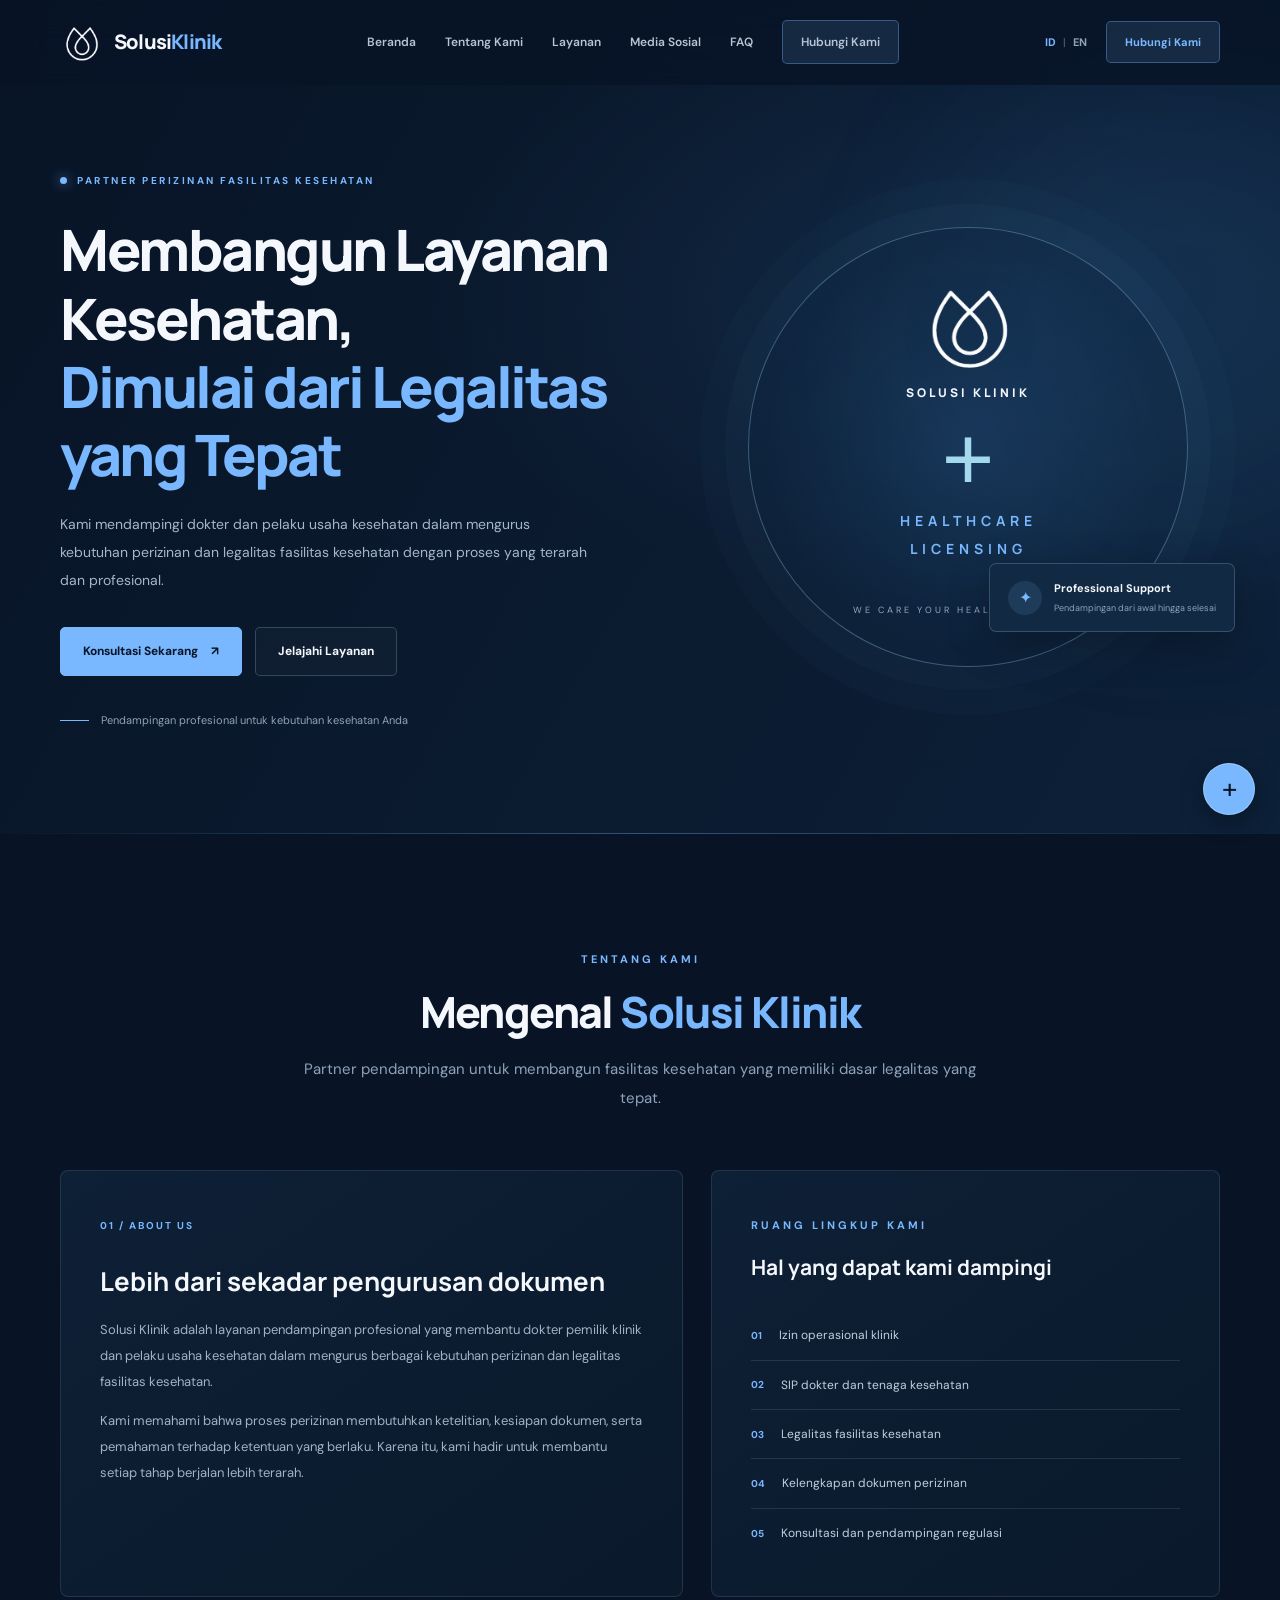
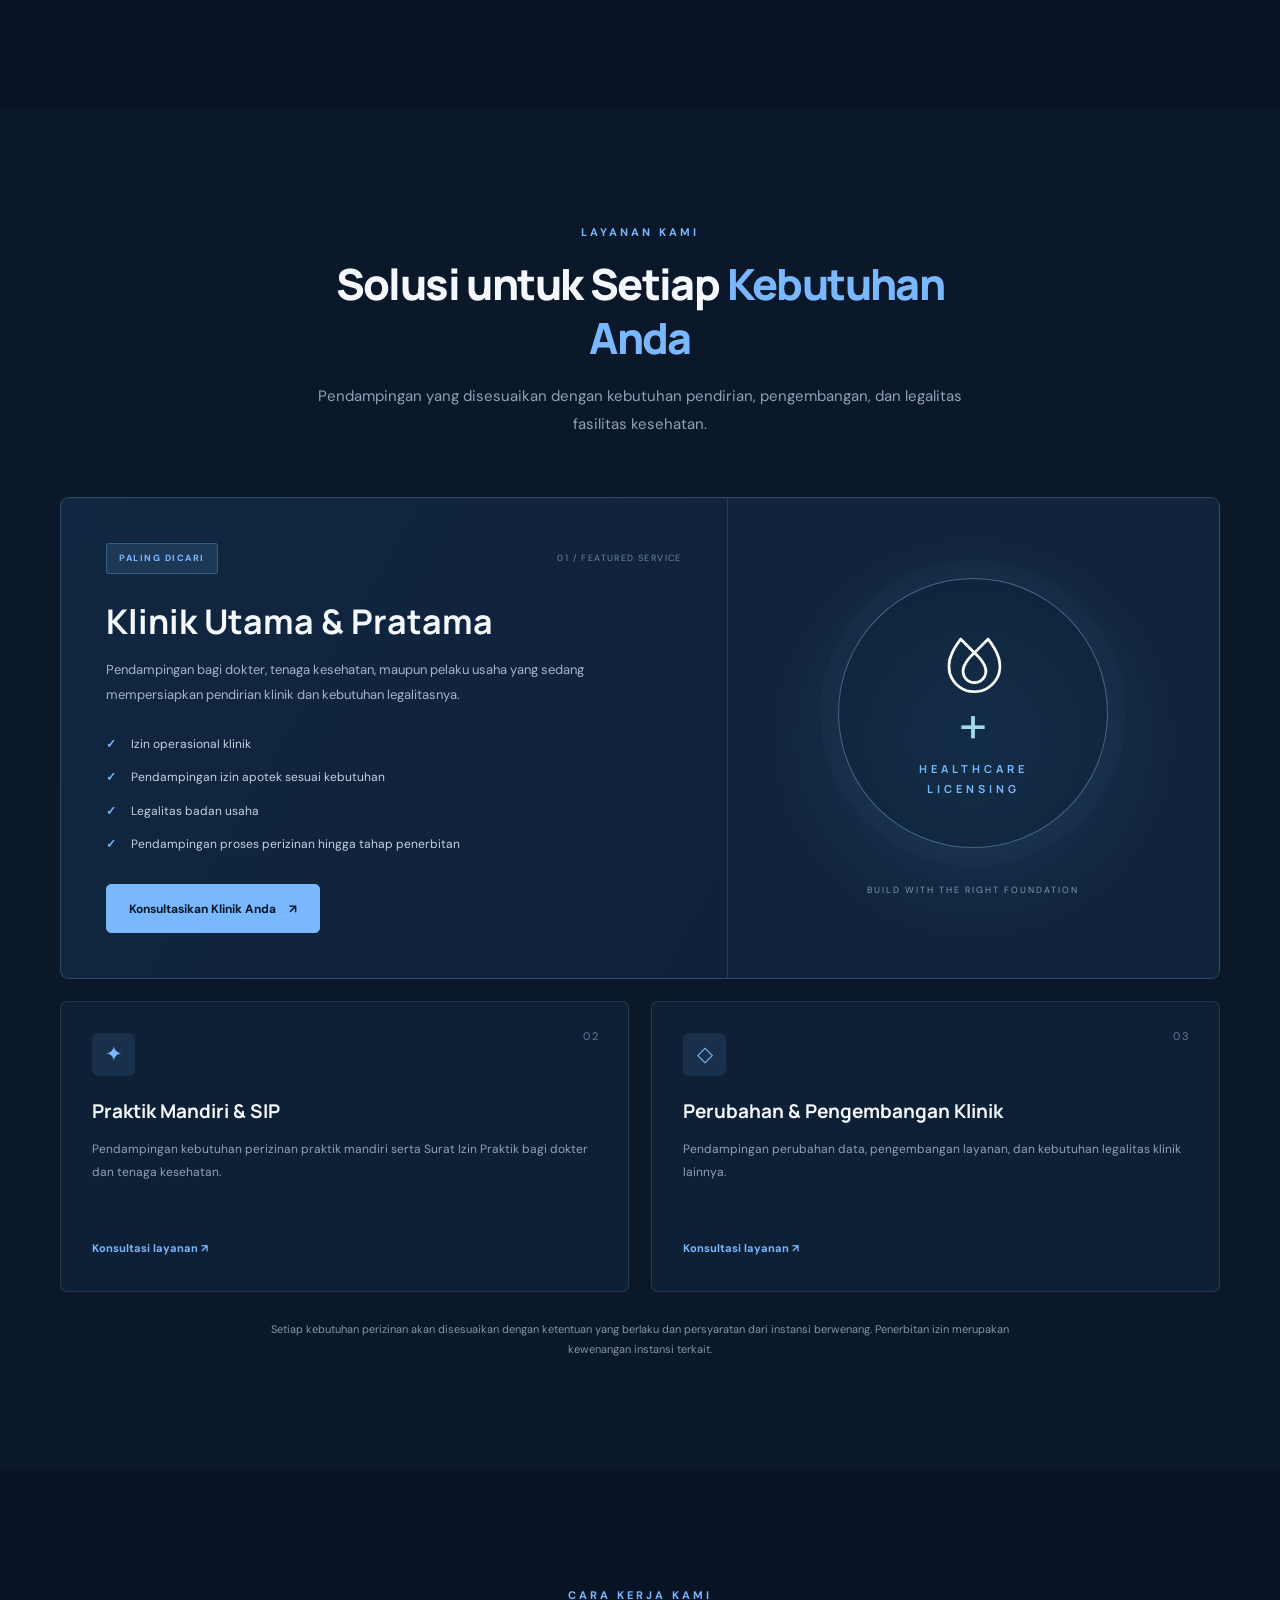
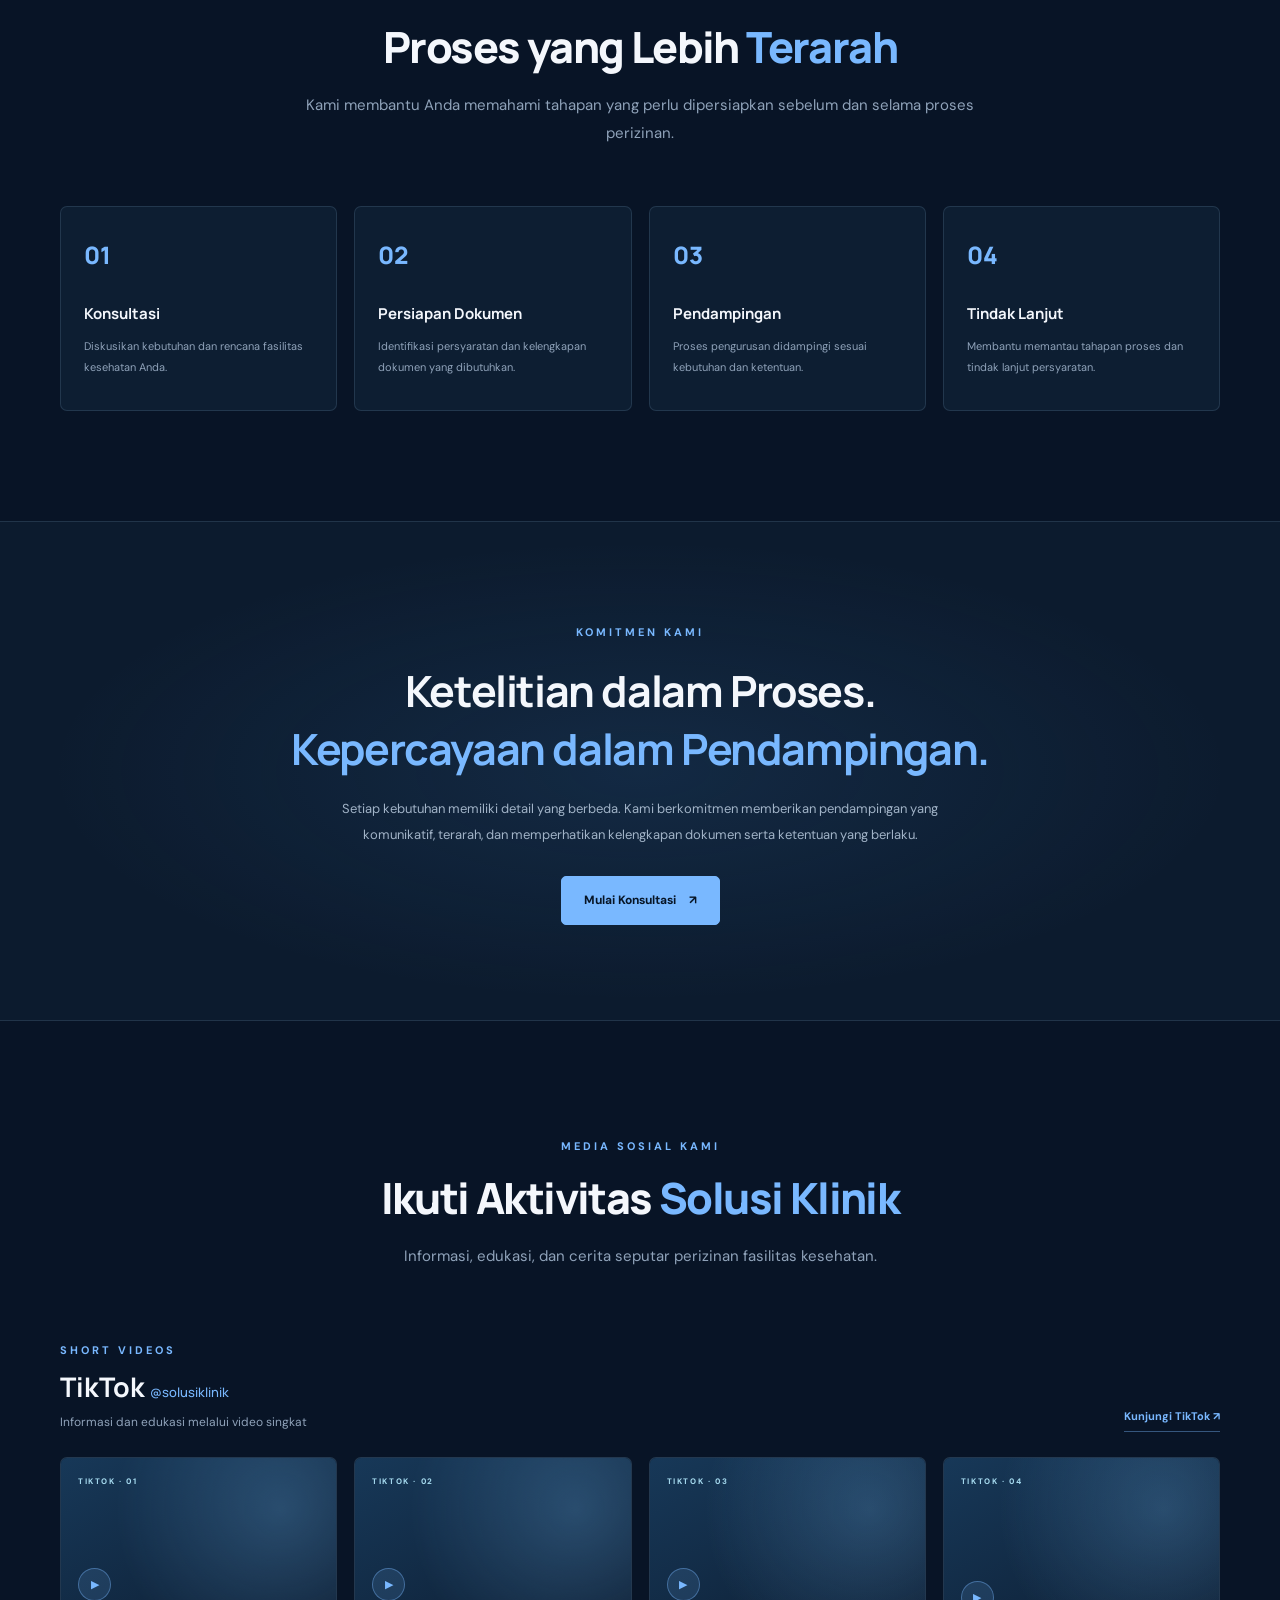
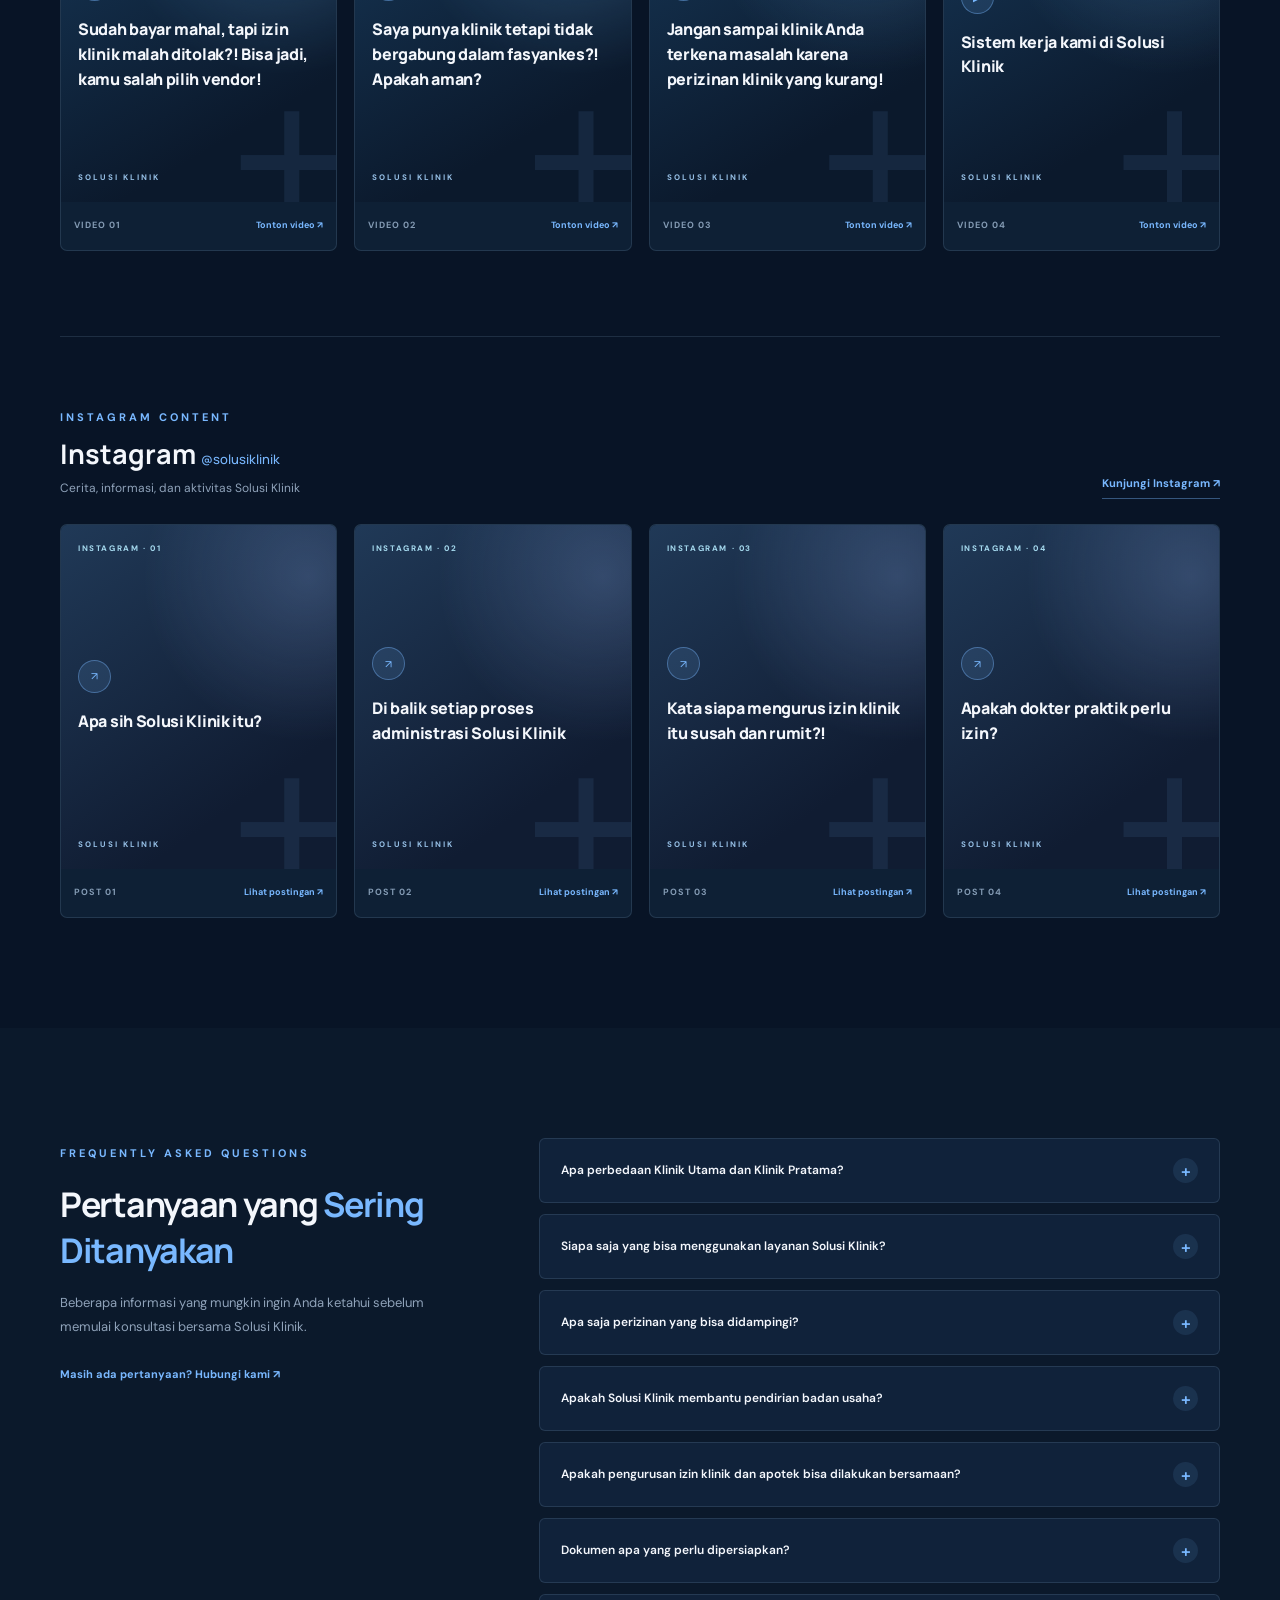
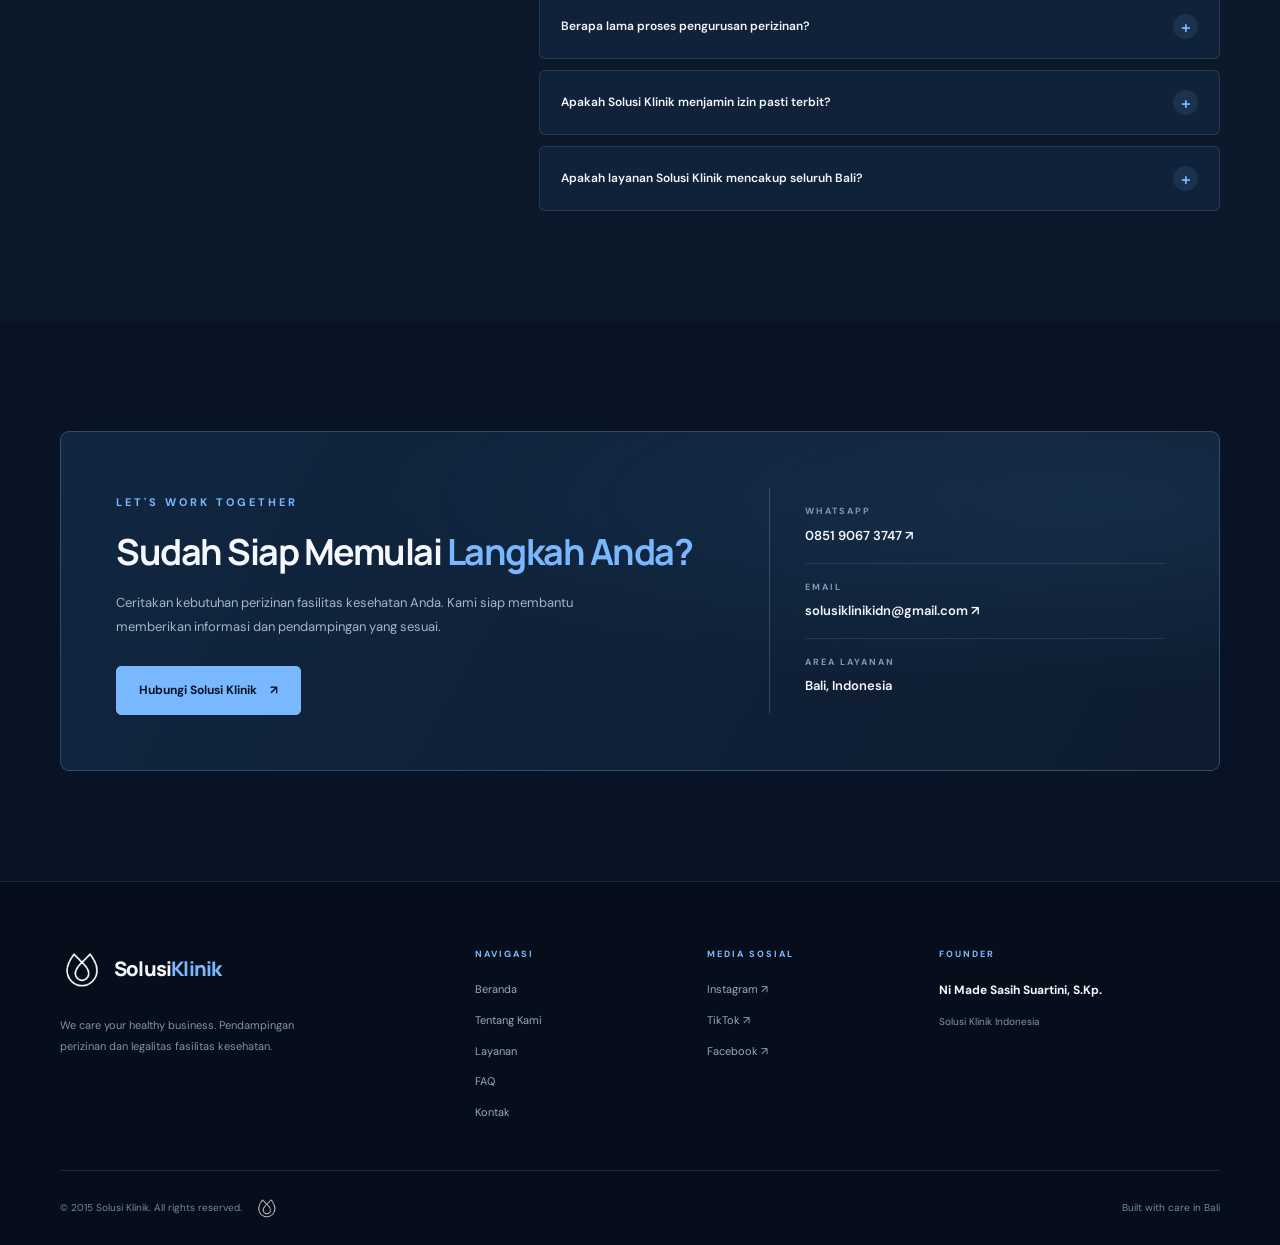
==== commit c8849ed4: "Update Solusi Klinik website" ====
--- a/index.html
+++ b/index.html
@@ -6,25 +6,22 @@
   <meta name="viewport" content="width=device-width, initial-scale=1.0">
 
   <title>Solusi Klinik Bali | Pendampingan Perizinan Klinik</title>
-  <meta name="description" content="Solusi Klinik membantu dokter dan pelaku usaha kesehatan dalam pendampingan perizinan klinik, SIP, legalitas fasilitas kesehatan, dan kebutuhan perizinan di Bali.">
-  <meta name="keywords" content="Solusi Klinik, Solusi Klinik Bali, izin klinik Bali, perizinan klinik, izin operasional klinik, SIP dokter">
+  <meta name="description" content="Solusi Klinik membantu dokter dan pelaku usaha kesehatan dalam pendampingan perizinan klinik, SIP, dan legalitas fasilitas kesehatan di Bali.">
+  <meta name="keywords" content="Solusi Klinik, Solusi Klinik Bali, izin klinik Bali, perizinan klinik, SIP dokter">
   <meta name="author" content="Solusi Klinik">
   <meta name="robots" content="index, follow">
+  <meta name="theme-color" content="#081426">
   <link rel="canonical" href="https://solusi-klinik.netlify.app/">
+  <link rel="icon" href="assets/logo-solusi-klinik.png">
 
   <meta property="og:title" content="Solusi Klinik Bali">
   <meta property="og:description" content="Pendampingan profesional untuk kebutuhan perizinan dan legalitas fasilitas kesehatan.">
   <meta property="og:url" content="https://solusi-klinik.netlify.app/">
   <meta property="og:type" content="website">
 
-  <meta name="twitter:card" content="summary">
-  <meta name="theme-color" content="#081426">
-
-  <link rel="icon" href="assets/logo-solusi-klinik.png">
   <link rel="preconnect" href="https://fonts.googleapis.com">
   <link rel="preconnect" href="https://fonts.gstatic.com" crossorigin>
   <link href="https://fonts.googleapis.com/css2?family=DM+Sans:wght@400;500;600;700&family=Manrope:wght@400;500;600;700;800&display=swap" rel="stylesheet">
-
   <link rel="stylesheet" href="css/style.css">
 
   <script type="application/ld+json">
@@ -39,7 +36,7 @@
       "name": "Bali"
     },
     "telephone": "+6285190673747",
-    "email": "solusikliikidn@gmail.com",
+    "email": "solusiklinikidn@gmail.com",
     "founder": {
       "@type": "Person",
       "name": "Ni Made Sasih Suartini"
@@ -58,25 +55,48 @@
   <!-- NAVBAR -->
   <header class="header" id="header">
     <nav class="navbar container">
+
       <a href="#home" class="brand">
         <img src="assets/logo-solusi-klinik.png" alt="Logo Solusi Klinik">
-        <span>Solusi<span class="brand-accent">Klinik.</span></span>
+        <span>Solusi<span class="brand-accent">Klinik</span></span>
       </a>
 
-      <button class="menu-toggle" id="menuToggle" aria-label="Buka menu" aria-expanded="false">
+      <button class="menu-toggle" id="menuToggle"
+        aria-label="Open navigation menu" aria-expanded="false">
         <span></span>
         <span></span>
         <span></span>
       </button>
 
       <div class="nav-menu" id="navMenu">
-        <a href="#home">Beranda</a>
-        <a href="#about">Tentang Kami</a>
-        <a href="#services">Layanan</a>
-        <a href="#popular">Konten Populer</a>
-        <a href="#faq">FAQ</a>
-        <a href="#contact" class="nav-contact">Hubungi Kami</a>
-      </div>
+        <a href="#home" data-i18n="navHome">Beranda</a>
+        <a href="#about" data-i18n="navAbout">Tentang Kami</a>
+        <a href="#services" data-i18n="navServices">Layanan</a>
+        <a href="#popular" data-i18n="navMedia">Media Sosial</a>
+        <a href="#faq" data-i18n="navFaq">FAQ</a>
+        <a href="#contact" class="nav-contact" data-i18n="navContact">Hubungi Kami</a>
+
+        <div class="mobile-language">
+          <button type="button" class="language-btn active" data-language="id">ID</button>
+          <button type="button" class="language-btn" data-language="en">EN</button>
+        </div>
+      </div>
+
+      <div class="nav-actions">
+        <div class="language-toggle" aria-label="Choose language">
+          <button type="button" class="language-btn active" data-language="id">ID</button>
+          <span>|</span>
+          <button type="button" class="language-btn" data-language="en">EN</button>
+        </div>
+
+        <a class="nav-contact"
+          href="https://wa.me/6285190673747"
+          target="_blank" rel="noopener noreferrer"
+          data-i18n="navContact">
+          Hubungi Kami
+        </a>
+      </div>
+
     </nav>
   </header>
 
@@ -88,18 +108,19 @@
       <div class="hero-glow"></div>
 
       <div class="container hero-container">
+
         <div class="hero-content reveal">
           <span class="eyebrow">
             <span class="eyebrow-dot"></span>
-            PARTNER PERIZINAN FASILITAS KESEHATAN
+            <span data-i18n="heroEyebrow">PARTNER PERIZINAN FASILITAS KESEHATAN</span>
           </span>
 
-          <h1>
+          <h1 data-i18n="heroTitle">
             Membangun Layanan Kesehatan,
-            <span>Dimulai dari Legalitas yang Tepat.</span>
+            <span>Dimulai dari Legalitas yang Tepat</span>
           </h1>
 
-          <p>
+          <p data-i18n="heroDescription">
             Kami mendampingi dokter dan pelaku usaha kesehatan dalam
             mengurus kebutuhan perizinan dan legalitas fasilitas kesehatan
             dengan proses yang terarah dan profesional.
@@ -107,40 +128,52 @@
 
           <div class="hero-actions">
             <a class="btn btn-primary"
-               href="https://wa.me/6285190673747?text=Halo%20Solusi%20Klinik%2C%20saya%20ingin%20berkonsultasi%20mengenai%20perizinan%20klinik."
-               target="_blank" rel="noopener noreferrer">
-              Konsultasi Sekarang <span>↗</span>
-            </a>
-
-            <a href="#services" class="btn btn-outline">
+              href="https://wa.me/6285190673747?text=Halo%20Solusi%20Klinik%2C%20saya%20ingin%20berkonsultasi%20mengenai%20perizinan%20klinik."
+              target="_blank" rel="noopener noreferrer">
+              <span data-i18n="heroButton">Konsultasi Sekarang</span>
+              <span>↗</span>
+            </a>
+
+            <a href="#services" class="btn btn-outline" data-i18n="heroExplore">
               Jelajahi Layanan
             </a>
           </div>
 
           <div class="hero-note">
             <span class="hero-note-line"></span>
-            <span>Pendampingan profesional untuk kebutuhan kesehatan Anda.</span>
+            <span data-i18n="heroNote">Pendampingan profesional untuk kebutuhan kesehatan Anda</span>
           </div>
         </div>
 
         <div class="hero-visual reveal">
           <div class="hero-image-frame">
             <div class="hero-image-content">
+
+              <img
+                class="hero-logo"
+                src="assets/logo-solusi-klinik.png"
+                alt="Solusi Klinik Logo"
+              >
+
               <span class="hero-image-label">SOLUSI KLINIK</span>
+
               <div class="hero-image-symbol">+</div>
-              <h2>Healthcare<br>Business Partner</h2>
-              <p>We care your healthy business.</p>
+
+              <h2>HEALTHCARE<br>LICENSING</h2>
+
+              <p>WE CARE YOUR HEALTHY BUSINESS</p>
             </div>
           </div>
 
           <div class="hero-floating-card">
             <span class="floating-icon">✦</span>
             <div>
-              <strong>Professional Support</strong>
-              <small>Pendampingan dari awal hingga selesai</small>
-            </div>
-          </div>
-        </div>
+              <strong data-i18n="heroFloatingTitle">Professional Support</strong>
+              <small data-i18n="heroFloatingDescription">Pendampingan dari awal hingga selesai</small>
+            </div>
+          </div>
+        </div>
+
       </div>
 
       <div class="hero-bottom-line"></div>
@@ -150,26 +183,31 @@
     <!-- ABOUT -->
     <section class="section about-section" id="about">
       <div class="container">
+
         <div class="section-heading reveal">
-          <span class="section-label">TENTANG KAMI</span>
-          <h2>Mengenal <span>Solusi Klinik</span></h2>
-          <p>
+          <span class="section-label" data-i18n="aboutLabel">TENTANG KAMI</span>
+          <h2 data-i18n="aboutTitle">Mengenal <span>Solusi Klinik</span></h2>
+          <p data-i18n="aboutSubtitle">
             Partner pendampingan untuk membangun fasilitas kesehatan
             yang memiliki dasar legalitas yang tepat.
           </p>
         </div>
 
         <div class="about-grid">
+
           <div class="about-main reveal">
             <span class="about-number">01 / ABOUT US</span>
-            <h3>Lebih dari sekadar pengurusan dokumen.</h3>
-            <p>
+
+            <h3 data-i18n="aboutHeading">Lebih dari sekadar pengurusan dokumen</h3>
+
+            <p data-i18n="aboutDescription">
               Solusi Klinik adalah layanan pendampingan profesional yang
               membantu dokter pemilik klinik dan pelaku usaha kesehatan
               dalam mengurus berbagai kebutuhan perizinan dan legalitas
               fasilitas kesehatan.
             </p>
-            <p>
+
+            <p data-i18n="aboutDescription2">
               Kami memahami bahwa proses perizinan membutuhkan ketelitian,
               kesiapan dokumen, serta pemahaman terhadap ketentuan yang
               berlaku. Karena itu, kami hadir untuk membantu setiap tahap
@@ -179,18 +217,19 @@
 
           <div class="about-side reveal">
             <div class="about-side-top">
-              <span class="section-label">RUANG LINGKUP KAMI</span>
-              <h3>Hal yang dapat kami dampingi</h3>
+              <span class="section-label" data-i18n="scopeLabel">RUANG LINGKUP KAMI</span>
+              <h3 data-i18n="scopeTitle">Hal yang dapat kami dampingi</h3>
             </div>
 
             <ul class="about-list">
-              <li><span>01</span> Izin operasional klinik</li>
-              <li><span>02</span> SIP dokter dan tenaga kesehatan</li>
-              <li><span>03</span> Legalitas fasilitas kesehatan</li>
-              <li><span>04</span> Kelengkapan dokumen perizinan</li>
-              <li><span>05</span> Konsultasi dan pendampingan regulasi</li>
+              <li><span>01</span><span data-i18n="scope1">Izin operasional klinik</span></li>
+              <li><span>02</span><span data-i18n="scope2">SIP dokter dan tenaga kesehatan</span></li>
+              <li><span>03</span><span data-i18n="scope3">Legalitas fasilitas kesehatan</span></li>
+              <li><span>04</span><span data-i18n="scope4">Kelengkapan dokumen perizinan</span></li>
+              <li><span>05</span><span data-i18n="scope5">Konsultasi dan pendampingan regulasi</span></li>
             </ul>
           </div>
+
         </div>
       </div>
     </section>
@@ -199,88 +238,98 @@
     <!-- SERVICES -->
     <section class="section services-section" id="services">
       <div class="container">
+
         <div class="section-heading reveal">
-          <span class="section-label">LAYANAN KAMI</span>
-          <h2>Solusi untuk Setiap <span>Kebutuhan Anda.</span></h2>
-          <p>
+          <span class="section-label" data-i18n="servicesLabel">LAYANAN KAMI</span>
+          <h2 data-i18n="servicesTitle">Solusi untuk Setiap <span>Kebutuhan Anda</span></h2>
+          <p data-i18n="servicesSubtitle">
             Pendampingan yang disesuaikan dengan kebutuhan pendirian,
             pengembangan, dan legalitas fasilitas kesehatan.
           </p>
         </div>
 
         <div class="featured-service reveal">
+
           <div class="featured-service-content">
+
             <div class="featured-top">
-              <span class="service-badge">PALING DICARI</span>
+              <span class="service-badge" data-i18n="serviceBadge">PALING DICARI</span>
               <span class="service-index">01 / FEATURED SERVICE</span>
             </div>
 
             <h3>Klinik Utama &amp; Pratama</h3>
 
-            <p>
+            <p data-i18n="featuredDescription">
               Pendampingan bagi dokter, tenaga kesehatan, maupun pelaku
               usaha yang sedang mempersiapkan pendirian klinik dan
               kebutuhan legalitasnya.
             </p>
 
             <ul class="service-check-list">
-              <li>Izin operasional klinik</li>
-              <li>Pendampingan izin apotek sesuai kebutuhan</li>
-              <li>Legalitas badan usaha</li>
-              <li>Pendampingan proses perizinan hingga tahap penerbitan</li>
+              <li data-i18n="serviceCheck1">Izin operasional klinik</li>
+              <li data-i18n="serviceCheck2">Pendampingan izin apotek sesuai kebutuhan</li>
+              <li data-i18n="serviceCheck3">Legalitas badan usaha</li>
+              <li data-i18n="serviceCheck4">Pendampingan proses perizinan hingga tahap penerbitan</li>
             </ul>
 
             <a class="btn btn-primary"
-               href="https://wa.me/6285190673747?text=Halo%20Solusi%20Klinik%2C%20saya%20ingin%20berkonsultasi%20mengenai%20pendirian%20Klinik%20Utama%2FPratama.%20Saya%20ingin%20mengetahui%20persyaratan%2C%20legalitas%2C%20dan%20proses%20pendampingannya."
-               target="_blank" rel="noopener noreferrer">
-              Konsultasikan Klinik Anda <span>↗</span>
-            </a>
+              href="https://wa.me/6285190673747?text=Halo%20Solusi%20Klinik%2C%20saya%20ingin%20berkonsultasi%20mengenai%20pendirian%20Klinik%20Utama%2FPratama.%20Saya%20ingin%20mengetahui%20persyaratan%2C%20legalitas%2C%20dan%20proses%20pendampingannya."
+              target="_blank" rel="noopener noreferrer">
+              <span data-i18n="serviceButton">Konsultasikan Klinik Anda</span>
+              <span>↗</span>
+            </a>
+
           </div>
 
           <div class="featured-service-visual">
             <div class="service-visual-circle">
+              <img src="assets/logo-solusi-klinik.png" alt="Logo Solusi Klinik" class="service-logo">
               <span class="service-plus">+</span>
               <span class="service-visual-text">HEALTHCARE<br>LICENSING</span>
             </div>
-            <span class="visual-caption">BUILD WITH THE RIGHT FOUNDATION.</span>
-          </div>
+            <span class="visual-caption">BUILD WITH THE RIGHT FOUNDATION</span>
+          </div>
+
         </div>
 
         <div class="service-cards">
+
           <article class="service-card reveal">
             <span class="service-card-number">02</span>
             <div class="service-card-icon">✦</div>
-            <h3>Praktik Mandiri &amp; SIP</h3>
-            <p>
+            <h3 data-i18n="service2Title">Praktik Mandiri &amp; SIP</h3>
+            <p data-i18n="service2Description">
               Pendampingan kebutuhan perizinan praktik mandiri serta
               Surat Izin Praktik bagi dokter dan tenaga kesehatan.
             </p>
             <a href="https://wa.me/6285190673747?text=Halo%20Solusi%20Klinik%2C%20saya%20ingin%20bertanya%20mengenai%20perizinan%20praktik%20mandiri%20dan%20SIP."
-               target="_blank" rel="noopener noreferrer">
-              Konsultasi layanan <span>↗</span>
+              target="_blank" rel="noopener noreferrer">
+              <span data-i18n="serviceMore">Konsultasi layanan</span> ↗
             </a>
           </article>
 
           <article class="service-card reveal">
             <span class="service-card-number">03</span>
             <div class="service-card-icon">◇</div>
-            <h3>Perubahan &amp; Pengembangan Klinik</h3>
-            <p>
+            <h3 data-i18n="service3Title">Perubahan &amp; Pengembangan Klinik</h3>
+            <p data-i18n="service3Description">
               Pendampingan perubahan data, pengembangan layanan,
               dan kebutuhan legalitas klinik lainnya.
             </p>
             <a href="https://wa.me/6285190673747?text=Halo%20Solusi%20Klinik%2C%20saya%20ingin%20berkonsultasi%20mengenai%20perubahan%20dan%20pengembangan%20klinik."
-               target="_blank" rel="noopener noreferrer">
-              Konsultasi layanan <span>↗</span>
+              target="_blank" rel="noopener noreferrer">
+              <span data-i18n="serviceMore">Konsultasi layanan</span> ↗
             </a>
           </article>
-        </div>
-
-        <p class="service-disclaimer">
+
+        </div>
+
+        <p class="service-disclaimer" data-i18n="serviceDisclaimer">
           Setiap kebutuhan perizinan akan disesuaikan dengan ketentuan
           yang berlaku dan persyaratan dari instansi berwenang.
           Penerbitan izin merupakan kewenangan instansi terkait.
         </p>
+
       </div>
     </section>
 
@@ -288,39 +337,42 @@
     <!-- PROCESS -->
     <section class="section process-section" id="process">
       <div class="container">
+
         <div class="section-heading reveal">
-          <span class="section-label">CARA KERJA KAMI</span>
-          <h2>Proses yang Lebih <span>Terarah.</span></h2>
-          <p>
+          <span class="section-label" data-i18n="processLabel">CARA KERJA KAMI</span>
+          <h2 data-i18n="processTitle">Proses yang Lebih <span>Terarah</span></h2>
+          <p data-i18n="processSubtitle">
             Kami membantu Anda memahami tahapan yang perlu dipersiapkan
             sebelum dan selama proses perizinan.
           </p>
         </div>
 
         <div class="process-grid">
+
           <div class="process-item reveal">
             <span class="process-number">01</span>
-            <h3>Konsultasi</h3>
-            <p>Diskusikan kebutuhan dan rencana fasilitas kesehatan Anda.</p>
+            <h3 data-i18n="process1Title">Konsultasi</h3>
+            <p data-i18n="process1Description">Diskusikan kebutuhan dan rencana fasilitas kesehatan Anda.</p>
           </div>
 
           <div class="process-item reveal">
             <span class="process-number">02</span>
-            <h3>Persiapan Dokumen</h3>
-            <p>Identifikasi persyaratan dan kelengkapan dokumen yang dibutuhkan.</p>
+            <h3 data-i18n="process2Title">Persiapan Dokumen</h3>
+            <p data-i18n="process2Description">Identifikasi persyaratan dan kelengkapan dokumen yang dibutuhkan.</p>
           </div>
 
           <div class="process-item reveal">
             <span class="process-number">03</span>
-            <h3>Pendampingan</h3>
-            <p>Proses pengurusan didampingi sesuai kebutuhan dan ketentuan.</p>
+            <h3 data-i18n="process3Title">Pendampingan</h3>
+            <p data-i18n="process3Description">Proses pengurusan didampingi sesuai kebutuhan dan ketentuan.</p>
           </div>
 
           <div class="process-item reveal">
             <span class="process-number">04</span>
-            <h3>Tindak Lanjut</h3>
-            <p>Membantu memantau tahapan proses dan tindak lanjut persyaratan.</p>
-          </div>
+            <h3 data-i18n="process4Title">Tindak Lanjut</h3>
+            <p data-i18n="process4Description">Membantu memantau tahapan proses dan tindak lanjut persyaratan.</p>
+          </div>
+
         </div>
       </div>
     </section>
@@ -330,156 +382,207 @@
     <section class="section commitment-section">
       <div class="container">
         <div class="commitment-content reveal">
-          <span class="section-label">KOMITMEN KAMI</span>
-          <h2>Ketelitian dalam Proses.<br><span>Kepercayaan dalam Pendampingan.</span></h2>
-          <p>
+
+          <span class="section-label" data-i18n="commitmentLabel">KOMITMEN KAMI</span>
+
+          <h2 data-i18n="commitmentTitle">
+            Ketelitian dalam Proses.
+            <br>
+            <span>Kepercayaan dalam Pendampingan.</span>
+          </h2>
+
+          <p data-i18n="commitmentDescription">
             Setiap kebutuhan memiliki detail yang berbeda. Kami berkomitmen
             memberikan pendampingan yang komunikatif, terarah, dan
             memperhatikan kelengkapan dokumen serta ketentuan yang berlaku.
           </p>
 
           <a href="https://wa.me/6285190673747?text=Halo%20Solusi%20Klinik%2C%20saya%20ingin%20berkonsultasi."
-             class="btn btn-primary" target="_blank" rel="noopener noreferrer">
-            Mulai Konsultasi <span>↗</span>
+            class="btn btn-primary" target="_blank" rel="noopener noreferrer">
+            <span data-i18n="commitmentButton">Mulai Konsultasi</span> ↗
           </a>
+
         </div>
       </div>
     </section>
 
 
-    <!-- POPULAR CONTENT -->
+    <!-- SOCIAL MEDIA -->
     <section class="section popular-section" id="popular">
       <div class="container">
+
         <div class="section-heading reveal">
-          <span class="section-label">MEDIA SOSIAL</span>
-          <h2>Konten <span>Terpopuler.</span></h2>
-          <p>
-            Temukan informasi dan konten seputar perizinan serta
-            fasilitas kesehatan melalui media sosial kami.
+          <span class="section-label" data-i18n="mediaLabel">MEDIA SOSIAL KAMI</span>
+          <h2 data-i18n="mediaTitle">Ikuti Aktivitas <span>Solusi Klinik</span></h2>
+          <p data-i18n="mediaSubtitle">
+            Informasi, edukasi, dan cerita seputar perizinan fasilitas kesehatan.
           </p>
         </div>
+
 
         <!-- TIKTOK -->
         <div class="social-content-block">
+
           <div class="social-content-heading reveal">
             <div>
-              <span class="section-label">SHORT VIDEO</span>
-              <h3>Popular on <span>TikTok.</span></h3>
-              <p>@solusiklinik</p>
-            </div>
+              <span class="section-label">SHORT VIDEOS</span>
+              <h3>TikTok <span>@solusiklinik</span></h3>
+              <p data-i18n="tiktokSubtitle">Informasi dan edukasi melalui video singkat</p>
+            </div>
+
             <a href="https://www.tiktok.com/@solusiklinik"
-               target="_blank" rel="noopener noreferrer" class="social-profile-link">
-              Kunjungi TikTok ↗
+              target="_blank" rel="noopener noreferrer" class="social-profile-link">
+              <span data-i18n="visitTikTok">Kunjungi TikTok</span> ↗
             </a>
           </div>
 
           <div class="ranking-grid">
+
             <a class="ranking-card reveal"
-               href="https://www.tiktok.com/@solusiklinik/video/7571060599539436821"
-               target="_blank" rel="noopener noreferrer">
-              <span class="ranking-number">01</span>
-              <div>
-                <span class="ranking-label">PERINGKAT #1</span>
-                <h4>TikTok</h4>
-                <span class="ranking-action">Tonton video ↗</span>
+              href="https://www.tiktok.com/@solusiklinik/video/7571060599539436821"
+              target="_blank" rel="noopener noreferrer">
+              <div class="video-thumb thumb-tiktok">
+                <span class="thumbnail-platform">TIKTOK · 01</span>
+                <span class="thumbnail-play">▶</span>
+                <h4>Sudah bayar mahal, tapi izin klinik malah ditolak?! Bisa jadi, kamu salah pilih vendor!</h4>
+                <span class="thumbnail-brand">SOLUSI KLINIK</span>
+              </div>
+              <div class="ranking-card-footer">
+                <span class="ranking-label">VIDEO 01</span>
+                <span class="ranking-action" data-i18n="watchVideo">Tonton video ↗</span>
               </div>
             </a>
 
             <a class="ranking-card reveal"
-               href="https://www.tiktok.com/@solusiklinik/video/7562893253377281301"
-               target="_blank" rel="noopener noreferrer">
-              <span class="ranking-number">02</span>
-              <div>
-                <span class="ranking-label">PERINGKAT #2</span>
-                <h4>TikTok</h4>
-                <span class="ranking-action">Tonton video ↗</span>
+              href="https://www.tiktok.com/@solusiklinik/video/7562893253377281301"
+              target="_blank" rel="noopener noreferrer">
+              <div class="video-thumb thumb-tiktok">
+                <span class="thumbnail-platform">TIKTOK · 02</span>
+                <span class="thumbnail-play">▶</span>
+                <h4>Saya punya klinik tetapi tidak bergabung dalam fasyankes?! Apakah aman?</h4>
+                <span class="thumbnail-brand">SOLUSI KLINIK</span>
+              </div>
+              <div class="ranking-card-footer">
+                <span class="ranking-label">VIDEO 02</span>
+                <span class="ranking-action" data-i18n="watchVideo">Tonton video ↗</span>
               </div>
             </a>
 
             <a class="ranking-card reveal"
-               href="https://www.tiktok.com/@solusiklinik/video/7573603526966856981"
-               target="_blank" rel="noopener noreferrer">
-              <span class="ranking-number">03</span>
-              <div>
-                <span class="ranking-label">PERINGKAT #3</span>
-                <h4>TikTok</h4>
-                <span class="ranking-action">Tonton video ↗</span>
+              href="https://www.tiktok.com/@solusiklinik/video/7573603526966856981"
+              target="_blank" rel="noopener noreferrer">
+              <div class="video-thumb thumb-tiktok">
+                <span class="thumbnail-platform">TIKTOK · 03</span>
+                <span class="thumbnail-play">▶</span>
+                <h4>Jangan sampai klinik Anda terkena masalah karena perizinan klinik yang kurang!</h4>
+                <span class="thumbnail-brand">SOLUSI KLINIK</span>
+              </div>
+              <div class="ranking-card-footer">
+                <span class="ranking-label">VIDEO 03</span>
+                <span class="ranking-action" data-i18n="watchVideo">Tonton video ↗</span>
               </div>
             </a>
 
             <a class="ranking-card reveal"
-               href="https://www.tiktok.com/@solusiklinik/video/7556155190957608203"
-               target="_blank" rel="noopener noreferrer">
-              <span class="ranking-number">04</span>
-              <div>
-                <span class="ranking-label">PERINGKAT #4</span>
-                <h4>TikTok</h4>
-                <span class="ranking-action">Tonton video ↗</span>
-              </div>
-            </a>
-          </div>
-        </div>
+              href="https://www.tiktok.com/@solusiklinik/video/7556155190957608203"
+              target="_blank" rel="noopener noreferrer">
+              <div class="video-thumb thumb-tiktok">
+                <span class="thumbnail-platform">TIKTOK · 04</span>
+                <span class="thumbnail-play">▶</span>
+                <h4>Sistem kerja kami di Solusi Klinik</h4>
+                <span class="thumbnail-brand">SOLUSI KLINIK</span>
+              </div>
+              <div class="ranking-card-footer">
+                <span class="ranking-label">VIDEO 04</span>
+                <span class="ranking-action" data-i18n="watchVideo">Tonton video ↗</span>
+              </div>
+            </a>
+
+          </div>
+        </div>
+
 
         <!-- INSTAGRAM -->
         <div class="social-content-block instagram-block">
+
           <div class="social-content-heading reveal">
             <div>
-              <span class="section-label">PHOTO &amp; REELS</span>
-              <h3>Popular on <span>Instagram.</span></h3>
-              <p>@solusiklinik</p>
-            </div>
+              <span class="section-label">INSTAGRAM CONTENT</span>
+              <h3>Instagram <span>@solusiklinik</span></h3>
+              <p data-i18n="instagramSubtitle">Cerita, informasi, dan aktivitas Solusi Klinik</p>
+            </div>
+
             <a href="https://www.instagram.com/solusiklinik/"
-               target="_blank" rel="noopener noreferrer" class="social-profile-link">
-              Kunjungi Instagram ↗
+              target="_blank" rel="noopener noreferrer" class="social-profile-link">
+              <span data-i18n="visitInstagram">Kunjungi Instagram</span> ↗
             </a>
           </div>
 
           <div class="ranking-grid">
+
             <a class="ranking-card reveal"
-               href="https://www.instagram.com/p/DaiTmBUktCi/"
-               target="_blank" rel="noopener noreferrer">
-              <span class="ranking-number">01</span>
-              <div>
-                <span class="ranking-label">PERINGKAT #1</span>
-                <h4>Instagram</h4>
-                <span class="ranking-action">Lihat postingan ↗</span>
+              href="https://www.instagram.com/p/DaiTmBUktCi/"
+              target="_blank" rel="noopener noreferrer">
+              <div class="video-thumb thumb-instagram">
+                <span class="thumbnail-platform">INSTAGRAM · 01</span>
+                <span class="thumbnail-play">↗</span>
+                <h4>Apa sih Solusi Klinik itu?</h4>
+                <span class="thumbnail-brand">SOLUSI KLINIK</span>
+              </div>
+              <div class="ranking-card-footer">
+                <span class="ranking-label">POST 01</span>
+                <span class="ranking-action" data-i18n="viewPost">Lihat postingan ↗</span>
               </div>
             </a>
 
             <a class="ranking-card reveal"
-               href="https://www.instagram.com/p/DaiSy41yPGH/"
-               target="_blank" rel="noopener noreferrer">
-              <span class="ranking-number">02</span>
-              <div>
-                <span class="ranking-label">PERINGKAT #2</span>
-                <h4>Instagram</h4>
-                <span class="ranking-action">Lihat postingan ↗</span>
+              href="https://www.instagram.com/p/DaiSy41yPGH/"
+              target="_blank" rel="noopener noreferrer">
+              <div class="video-thumb thumb-instagram">
+                <span class="thumbnail-platform">INSTAGRAM · 02</span>
+                <span class="thumbnail-play">↗</span>
+                <h4>Di balik setiap proses administrasi Solusi Klinik</h4>
+                <span class="thumbnail-brand">SOLUSI KLINIK</span>
+              </div>
+              <div class="ranking-card-footer">
+                <span class="ranking-label">POST 02</span>
+                <span class="ranking-action" data-i18n="viewPost">Lihat postingan ↗</span>
               </div>
             </a>
 
             <a class="ranking-card reveal"
-               href="https://www.instagram.com/p/DaiSxoMEvs3/"
-               target="_blank" rel="noopener noreferrer">
-              <span class="ranking-number">03</span>
-              <div>
-                <span class="ranking-label">PERINGKAT #3</span>
-                <h4>Instagram</h4>
-                <span class="ranking-action">Lihat postingan ↗</span>
+              href="https://www.instagram.com/p/DaiSxoMEvs3/"
+              target="_blank" rel="noopener noreferrer">
+              <div class="video-thumb thumb-instagram">
+                <span class="thumbnail-platform">INSTAGRAM · 03</span>
+                <span class="thumbnail-play">↗</span>
+                <h4>Kata siapa mengurus izin klinik itu susah dan rumit?!</h4>
+                <span class="thumbnail-brand">SOLUSI KLINIK</span>
+              </div>
+              <div class="ranking-card-footer">
+                <span class="ranking-label">POST 03</span>
+                <span class="ranking-action" data-i18n="viewPost">Lihat postingan ↗</span>
               </div>
             </a>
 
             <a class="ranking-card reveal"
-               href="https://www.instagram.com/p/DO-zTjlEhVv/"
-               target="_blank" rel="noopener noreferrer">
-              <span class="ranking-number">04</span>
-              <div>
-                <span class="ranking-label">PERINGKAT #4</span>
-                <h4>Instagram</h4>
-                <span class="ranking-action">Lihat postingan ↗</span>
-              </div>
-            </a>
-          </div>
-        </div>
+              href="https://www.instagram.com/p/DO-zTjlEhVv/"
+              target="_blank" rel="noopener noreferrer">
+              <div class="video-thumb thumb-instagram">
+                <span class="thumbnail-platform">INSTAGRAM · 04</span>
+                <span class="thumbnail-play">↗</span>
+                <h4>Apakah dokter praktik perlu izin?</h4>
+                <span class="thumbnail-brand">SOLUSI KLINIK</span>
+              </div>
+              <div class="ranking-card-footer">
+                <span class="ranking-label">POST 04</span>
+                <span class="ranking-action" data-i18n="viewPost">Lihat postingan ↗</span>
+              </div>
+            </a>
+
+          </div>
+        </div>
+
       </div>
     </section>
 
@@ -487,16 +590,18 @@
     <!-- FAQ -->
     <section class="section faq-section" id="faq">
       <div class="container faq-container">
+
         <div class="faq-intro reveal">
-          <span class="section-label">FREQUENTLY ASKED QUESTIONS</span>
-          <h2>Pertanyaan yang <span>Sering Ditanyakan.</span></h2>
-          <p>
+          <span class="section-label" data-i18n="faqLabel">FREQUENTLY ASKED QUESTIONS</span>
+          <h2 data-i18n="faqTitle">Pertanyaan yang <span>Sering Ditanyakan</span></h2>
+          <p data-i18n="faqDescription">
             Beberapa informasi yang mungkin ingin Anda ketahui
             sebelum memulai konsultasi bersama Solusi Klinik.
           </p>
 
           <a href="https://wa.me/6285190673747?text=Halo%20Solusi%20Klinik%2C%20saya%20memiliki%20pertanyaan%20lebih%20lanjut."
-             class="text-link" target="_blank" rel="noopener noreferrer">
+            class="text-link" target="_blank" rel="noopener noreferrer"
+            data-i18n="faqContact">
             Masih ada pertanyaan? Hubungi kami ↗
           </a>
         </div>
@@ -505,11 +610,11 @@
 
           <div class="faq-item">
             <button class="faq-question" aria-expanded="false">
-              <span>Apa perbedaan Klinik Utama dan Klinik Pratama?</span>
+              <span data-i18n="faqQ1">Apa perbedaan Klinik Utama dan Klinik Pratama?</span>
               <span class="faq-icon">+</span>
             </button>
             <div class="faq-answer">
-              <p>
+              <p data-i18n="faqA1">
                 Klinik Pratama dan Klinik Utama memiliki perbedaan dalam
                 ruang lingkup pelayanan, jenis tenaga medis, serta
                 persyaratan penyelenggaraannya. Penentuan jenis klinik
@@ -521,11 +626,11 @@
 
           <div class="faq-item">
             <button class="faq-question" aria-expanded="false">
-              <span>Siapa saja yang bisa menggunakan layanan Solusi Klinik?</span>
+              <span data-i18n="faqQ2">Siapa saja yang bisa menggunakan layanan Solusi Klinik?</span>
               <span class="faq-icon">+</span>
             </button>
             <div class="faq-answer">
-              <p>
+              <p data-i18n="faqA2">
                 Layanan kami ditujukan bagi dokter, tenaga kesehatan,
                 pemilik klinik, dan pelaku usaha yang membutuhkan
                 pendampingan terkait perizinan serta legalitas
@@ -536,11 +641,11 @@
 
           <div class="faq-item">
             <button class="faq-question" aria-expanded="false">
-              <span>Apa saja perizinan yang bisa didampingi?</span>
+              <span data-i18n="faqQ3">Apa saja perizinan yang bisa didampingi?</span>
               <span class="faq-icon">+</span>
             </button>
             <div class="faq-answer">
-              <p>
+              <p data-i18n="faqA3">
                 Kami dapat membantu pendampingan izin operasional klinik,
                 SIP dokter dan tenaga kesehatan, legalitas fasilitas
                 kesehatan, serta kelengkapan dokumen perizinan
@@ -551,11 +656,11 @@
 
           <div class="faq-item">
             <button class="faq-question" aria-expanded="false">
-              <span>Apakah Solusi Klinik membantu pendirian badan usaha?</span>
+              <span data-i18n="faqQ4">Apakah Solusi Klinik membantu pendirian badan usaha?</span>
               <span class="faq-icon">+</span>
             </button>
             <div class="faq-answer">
-              <p>
+              <p data-i18n="faqA4">
                 Kami dapat membantu konsultasi dan pendampingan terkait
                 kebutuhan legalitas badan usaha yang berkaitan dengan
                 rencana pendirian fasilitas kesehatan. Detailnya dapat
@@ -566,11 +671,11 @@
 
           <div class="faq-item">
             <button class="faq-question" aria-expanded="false">
-              <span>Apakah pengurusan izin klinik dan apotek bisa dilakukan bersamaan?</span>
+              <span data-i18n="faqQ5">Apakah pengurusan izin klinik dan apotek bisa dilakukan bersamaan?</span>
               <span class="faq-icon">+</span>
             </button>
             <div class="faq-answer">
-              <p>
+              <p data-i18n="faqA5">
                 Kebutuhan perizinan klinik dan apotek dapat dikonsultasikan
                 secara bersamaan. Persyaratan dan prosesnya akan disesuaikan
                 dengan jenis usaha, kesiapan dokumen, serta ketentuan
@@ -581,11 +686,11 @@
 
           <div class="faq-item">
             <button class="faq-question" aria-expanded="false">
-              <span>Dokumen apa yang perlu dipersiapkan?</span>
+              <span data-i18n="faqQ6">Dokumen apa yang perlu dipersiapkan?</span>
               <span class="faq-icon">+</span>
             </button>
             <div class="faq-answer">
-              <p>
+              <p data-i18n="faqA6">
                 Dokumen yang dibutuhkan bergantung pada jenis fasilitas
                 kesehatan dan perizinan yang diajukan. Kami akan membantu
                 mengidentifikasi daftar persyaratan yang relevan
@@ -596,11 +701,11 @@
 
           <div class="faq-item">
             <button class="faq-question" aria-expanded="false">
-              <span>Berapa lama proses pengurusan perizinan?</span>
+              <span data-i18n="faqQ7">Berapa lama proses pengurusan perizinan?</span>
               <span class="faq-icon">+</span>
             </button>
             <div class="faq-answer">
-              <p>
+              <p data-i18n="faqA7">
                 Durasi proses dapat berbeda-beda, bergantung pada
                 kelengkapan dokumen, kesiapan fasilitas, jenis perizinan,
                 dan proses pemeriksaan instansi yang berwenang.
@@ -610,11 +715,11 @@
 
           <div class="faq-item">
             <button class="faq-question" aria-expanded="false">
-              <span>Apakah Solusi Klinik menjamin izin pasti terbit?</span>
+              <span data-i18n="faqQ8">Apakah Solusi Klinik menjamin izin pasti terbit?</span>
               <span class="faq-icon">+</span>
             </button>
             <div class="faq-answer">
-              <p>
+              <p data-i18n="faqA8">
                 Solusi Klinik memberikan pendampingan dalam proses
                 persiapan dan pengurusan perizinan. Namun, keputusan
                 penerbitan izin sepenuhnya merupakan kewenangan
@@ -625,11 +730,11 @@
 
           <div class="faq-item">
             <button class="faq-question" aria-expanded="false">
-              <span>Apakah layanan Solusi Klinik mencakup seluruh Bali?</span>
+              <span data-i18n="faqQ9">Apakah layanan Solusi Klinik mencakup seluruh Bali?</span>
               <span class="faq-icon">+</span>
             </button>
             <div class="faq-answer">
-              <p>
+              <p data-i18n="faqA9">
                 Ya, layanan pendampingan Solusi Klinik ditujukan
                 untuk kebutuhan perizinan fasilitas kesehatan
                 di wilayah Bali.
@@ -645,23 +750,30 @@
     <!-- CONTACT -->
     <section class="section contact-section" id="contact">
       <div class="container">
+
         <div class="contact-box reveal">
+
           <div class="contact-content">
-            <span class="section-label">LET'S WORK TOGETHER</span>
-            <h2>Sudah Siap Memulai <span>Langkah Anda?</span></h2>
-            <p>
+            <span class="section-label" data-i18n="contactLabel">LET'S WORK TOGETHER</span>
+
+            <h2 data-i18n="contactTitle">
+              Sudah Siap Memulai <span>Langkah Anda?</span>
+            </h2>
+
+            <p data-i18n="contactDescription">
               Ceritakan kebutuhan perizinan fasilitas kesehatan Anda.
               Kami siap membantu memberikan informasi dan pendampingan
               yang sesuai.
             </p>
 
             <a href="https://wa.me/6285190673747?text=Halo%20Solusi%20Klinik%2C%20saya%20ingin%20berkonsultasi."
-               class="btn btn-primary" target="_blank" rel="noopener noreferrer">
-              Hubungi Solusi Klinik <span>↗</span>
+              class="btn btn-primary" target="_blank" rel="noopener noreferrer">
+              <span data-i18n="contactButton">Hubungi Solusi Klinik</span> ↗
             </a>
           </div>
 
           <div class="contact-details">
+
             <div class="contact-detail">
               <span>WHATSAPP</span>
               <a href="https://wa.me/6285190673747" target="_blank" rel="noopener noreferrer">
@@ -671,16 +783,18 @@
 
             <div class="contact-detail">
               <span>EMAIL</span>
-              <a href="mailto:solusikliikidn@gmail.com">
-                solusikliikidn@gmail.com ↗
+              <a href="mailto:solusiklinikidn@gmail.com">
+                solusiklinikidn@gmail.com ↗
               </a>
             </div>
 
             <div class="contact-detail">
-              <span>AREA LAYANAN</span>
+              <span data-i18n="serviceArea">AREA LAYANAN</span>
               <strong>Bali, Indonesia</strong>
             </div>
-          </div>
+
+          </div>
+
         </div>
       </div>
     </section>
@@ -691,64 +805,76 @@
   <!-- FOOTER -->
   <footer class="footer">
     <div class="container">
+
       <div class="footer-main">
+
         <div class="footer-brand">
           <a href="#home" class="brand">
             <img src="assets/logo-solusi-klinik.png" alt="Logo Solusi Klinik">
-            <span>Solusi<span class="brand-accent">Klinik.</span></span>
+            <span>Solusi<span class="brand-accent">Klinik</span></span>
           </a>
 
-          <p>
-            We care your healthy business.<br>
+          <p data-i18n="footerDescription">
+            We care your healthy business.
             Pendampingan perizinan dan legalitas fasilitas kesehatan.
           </p>
         </div>
 
         <div class="footer-links">
-          <h4>NAVIGASI</h4>
-          <a href="#home">Beranda</a>
-          <a href="#about">Tentang Kami</a>
-          <a href="#services">Layanan</a>
-          <a href="#faq">FAQ</a>
-          <a href="#contact">Kontak</a>
+          <h4 data-i18n="footerNavigation">NAVIGASI</h4>
+          <a href="#home" data-i18n="navHome">Beranda</a>
+          <a href="#about" data-i18n="navAbout">Tentang Kami</a>
+          <a href="#services" data-i18n="navServices">Layanan</a>
+          <a href="#faq" data-i18n="navFaq">FAQ</a>
+          <a href="#contact" data-i18n="navContact">Kontak</a>
         </div>
 
         <div class="footer-links">
-          <h4>MEDIA SOSIAL</h4>
+          <h4 data-i18n="footerSocial">MEDIA SOSIAL</h4>
           <a href="https://www.instagram.com/solusiklinik/" target="_blank" rel="noopener noreferrer">Instagram ↗</a>
           <a href="https://www.tiktok.com/@solusiklinik" target="_blank" rel="noopener noreferrer">TikTok ↗</a>
           <a href="https://web.facebook.com/profile.php?id=61581153236972" target="_blank" rel="noopener noreferrer">Facebook ↗</a>
         </div>
 
         <div class="footer-founder">
-          <h4>FOUNDER</h4>
+          <h4 data-i18n="footerFounder">FOUNDER</h4>
           <strong>Ni Made Sasih Suartini, S.Kp.</strong>
           <p>Solusi Klinik Indonesia</p>
         </div>
+
       </div>
 
       <div class="footer-bottom">
-        <p>© <span id="currentYear"></span> Solusi Klinik. All rights reserved.</p>
-        <span>Built with care in Bali.</span>
-      </div>
+
+        <div class="footer-copyright">
+          <p>© 2015 Solusi Klinik. <span data-i18n="footerRights">All rights reserved.</span></p>
+          <img src="assets/logo-solusi-klinik.png" alt="Solusi Klinik">
+        </div>
+
+        <span data-i18n="footerMade">Built with care in Bali</span>
+
+      </div>
+
     </div>
   </footer>
 
 
   <!-- FLOATING SOCIAL MENU -->
   <div class="floating-social" id="floatingSocial">
+
     <div class="floating-social-links" id="floatingSocialLinks">
       <a href="https://wa.me/6285190673747" target="_blank" rel="noopener noreferrer" aria-label="WhatsApp">WA</a>
       <a href="https://www.instagram.com/solusiklinik/" target="_blank" rel="noopener noreferrer" aria-label="Instagram">IG</a>
       <a href="https://www.tiktok.com/@solusiklinik" target="_blank" rel="noopener noreferrer" aria-label="TikTok">TK</a>
       <a href="https://web.facebook.com/profile.php?id=61581153236972" target="_blank" rel="noopener noreferrer" aria-label="Facebook">FB</a>
-      <a href="mailto:solusikliikidn@gmail.com" aria-label="Email">@</a>
+      <a href="mailto:solusiklinikidn@gmail.com" aria-label="Email">@</a>
     </div>
 
     <button class="floating-social-toggle" id="socialToggle"
-            aria-label="Buka media sosial" aria-expanded="false">
+      aria-label="Open social media" aria-expanded="false">
       <span>+</span>
     </button>
+
   </div>
 
 
--- a/css/style.css
+++ b/css/style.css
@@ -1,25 +1,27 @@
 
 /* =========================================
    SOLUSI KLINIK — MAIN STYLESHEET
+   Premium Navy / Blue Design
 ========================================= */
 
 :root {
   --bg: #081426;
-  --bg-deep: #06101f;
-  --bg-soft: #0d1c32;
-  --card: #10223a;
-  --card-light: #142943;
-  --blue: #4e9eff;
-  --blue-light: #83bdff;
-  --cyan: #8ed7ef;
+  --bg-deep: #06101e;
+  --bg-soft: #0d1d32;
+  --bg-card: #10243c;
+  --bg-card-light: #142b46;
+  --blue: #79b8ff;
+  --blue-light: #a4d8ed;
+  --blue-dark: #347fca;
   --white: #f4f7fc;
-  --text: #c0cada;
-  --muted: #8292a9;
-  --border: rgba(174, 200, 231, 0.12);
-  --border-light: rgba(174, 200, 231, 0.2);
-  --radius: 18px;
-  --transition: 0.3s ease;
+  --text: #d4deeb;
+  --muted: #8fa2b9;
+  --border: rgba(155, 193, 224, .15);
+  --border-light: rgba(155, 193, 224, .25);
+  --font-heading: "Manrope", sans-serif;
+  --font-body: "DM Sans", sans-serif;
   --container: 1160px;
+  --transition: .3s ease;
 }
 
 * {
@@ -35,10 +37,11 @@
 
 body {
   background: var(--bg);
-  color: var(--white);
-  font-family: "DM Sans", sans-serif;
+  color: var(--text);
+  font-family: var(--font-body);
   line-height: 1.7;
   overflow-x: hidden;
+  -webkit-font-smoothing: antialiased;
 }
 
 body,
@@ -62,18 +65,13 @@
 }
 
 img {
+  display: block;
   max-width: 100%;
-  display: block;
-}
-
-::selection {
-  background: rgba(78, 158, 255, 0.35);
-  color: white;
 }
 
 .container {
-  width: min(var(--container), calc(100% - 48px));
-  margin-inline: auto;
+  width: min(var(--container), calc(100% - 64px));
+  margin: 0 auto;
 }
 
 .section {
@@ -82,16 +80,41 @@
 }
 
 .section-label {
-  color: var(--blue-light);
-  font-size: 0.72rem;
+  display: inline-block;
+  color: var(--blue);
+  font-size: 11px;
   font-weight: 700;
-  letter-spacing: 2.3px;
-  display: inline-block;
-  margin-bottom: 17px;
-}
-
-.brand-accent {
-  color: var(--blue-light);
+  letter-spacing: 3px;
+  text-transform: uppercase;
+}
+
+.section-heading {
+  max-width: 680px;
+  margin: 0 auto 58px;
+  text-align: center;
+}
+
+.section-heading h2 {
+  margin-top: 13px;
+  color: var(--white);
+  font-family: var(--font-heading);
+  font-size: clamp(30px, 4vw, 43px);
+  line-height: 1.25;
+  letter-spacing: -1.6px;
+  font-weight: 800;
+}
+
+.section-heading h2 span,
+.commitment-content h2 span,
+.contact-content h2 span {
+  color: var(--blue);
+}
+
+.section-heading > p {
+  margin-top: 17px;
+  color: var(--muted);
+  font-size: 15px;
+  line-height: 1.9;
 }
 
 
@@ -101,91 +124,172 @@
 
 .header {
   position: fixed;
-  inset: 0 0 auto;
+  top: 0;
+  left: 0;
+  width: 100%;
   z-index: 1000;
-  background: rgba(8, 20, 38, 0.86);
+  background: rgba(8, 20, 38, .82);
   backdrop-filter: blur(18px);
+  -webkit-backdrop-filter: blur(18px);
   border-bottom: 1px solid transparent;
   transition: var(--transition);
 }
 
 .header.scrolled {
+  background: rgba(6, 16, 30, .96);
   border-bottom-color: var(--border);
-  background: rgba(6, 16, 31, 0.95);
+  box-shadow: 0 8px 30px rgba(0, 0, 0, .13);
 }
 
 .navbar {
-  height: 82px;
+  height: 84px;
   display: flex;
   align-items: center;
   justify-content: space-between;
+  gap: 30px;
 }
 
 .brand {
   display: inline-flex;
   align-items: center;
   gap: 11px;
-  font-family: "Manrope", sans-serif;
-  font-size: 1.22rem;
+  flex-shrink: 0;
+  color: var(--white);
+  font-family: var(--font-heading);
+  font-size: 20px;
   font-weight: 800;
-  letter-spacing: -0.8px;
-  white-space: nowrap;
+  letter-spacing: -.8px;
 }
 
 .brand img {
-  width: 38px;
-  height: 38px;
+  width: 43px;
+  height: 43px;
   object-fit: contain;
 }
 
+.brand-accent {
+  color: var(--blue);
+}
+
 .nav-menu {
   display: flex;
   align-items: center;
-  gap: 30px;
-}
-
-.nav-menu a {
-  font-size: 0.84rem;
-  color: var(--text);
-  font-weight: 500;
+  justify-content: center;
+  gap: 29px;
+}
+
+.nav-menu > a {
+  color: #b6c4d5;
+  font-size: 12px;
+  font-weight: 600;
   transition: var(--transition);
 }
 
-.nav-menu a:hover {
-  color: var(--blue-light);
-}
-
-.nav-menu .nav-contact {
-  padding: 11px 19px;
-  border: 1px solid rgba(78, 158, 255, 0.55);
-  border-radius: 8px;
-  color: var(--white);
-}
-
-.nav-menu .nav-contact:hover {
+.nav-menu > a:hover {
+  color: var(--blue);
+}
+
+.nav-actions {
+  display: flex;
+  align-items: center;
+  gap: 19px;
+  flex-shrink: 0;
+}
+
+.language-toggle {
+  display: flex;
+  align-items: center;
+  gap: 7px;
+  color: #52677f;
+  font-size: 11px;
+}
+
+.language-btn {
+  border: 0;
+  background: transparent;
+  color: var(--muted);
+  font-size: 11px;
+  font-weight: 700;
+  transition: var(--transition);
+}
+
+.language-btn.active,
+.language-btn:hover {
+  color: var(--blue);
+}
+
+.nav-contact {
+  display: inline-flex;
+  align-items: center;
+  justify-content: center;
+  padding: 11px 18px;
+  background: rgba(121, 184, 255, .12);
+  border: 1px solid rgba(121, 184, 255, .35);
+  border-radius: 5px;
+  color: var(--blue);
+  font-size: 11px;
+  font-weight: 700;
+  transition: var(--transition);
+}
+
+.nav-contact:hover {
   background: var(--blue);
-  color: white;
+  color: var(--bg);
+}
+
+.mobile-language {
+  display: none;
 }
 
 .menu-toggle {
   display: none;
-  width: 42px;
-  height: 42px;
-  border: 1px solid var(--border);
-  border-radius: 10px;
-  background: var(--card);
+}
+
+
+/* =========================================
+   BUTTONS
+========================================= */
+
+.btn {
+  display: inline-flex;
   align-items: center;
   justify-content: center;
-  flex-direction: column;
-  gap: 5px;
-}
-
-.menu-toggle span {
-  width: 18px;
-  height: 2px;
-  background: white;
-  border-radius: 3px;
-  transition: var(--transition);
+  gap: 13px;
+  min-height: 49px;
+  padding: 13px 22px;
+  border-radius: 5px;
+  font-size: 12px;
+  font-weight: 700;
+  transition: transform var(--transition),
+              background var(--transition),
+              color var(--transition),
+              border-color var(--transition);
+}
+
+.btn:hover {
+  transform: translateY(-3px);
+}
+
+.btn-primary {
+  background: var(--blue);
+  color: #071526;
+  border: 1px solid var(--blue);
+}
+
+.btn-primary:hover {
+  background: var(--blue-light);
+  border-color: var(--blue-light);
+}
+
+.btn-outline {
+  color: var(--white);
+  border: 1px solid var(--border-light);
+  background: rgba(255, 255, 255, .025);
+}
+
+.btn-outline:hover {
+  border-color: var(--blue);
+  color: var(--blue);
 }
 
 
@@ -194,228 +298,203 @@
 ========================================= */
 
 .hero {
-  min-height: 760px;
-  padding: 170px 0 110px;
-  display: flex;
-  align-items: center;
+  min-height: 740px;
+  padding: 165px 0 105px;
   position: relative;
+  display: flex;
+  align-items: center;
   overflow: hidden;
   background:
-    radial-gradient(ellipse at 80% 35%, rgba(27, 91, 157, 0.16), transparent 40%),
-    linear-gradient(120deg, #081426, #0a192c);
+    radial-gradient(ellipse at 80% 35%, rgba(49, 108, 168, .18), transparent 42%),
+    linear-gradient(120deg, #081426 0%, #0b1b30 60%, #0c2038 100%);
 }
 
 .hero-glow {
   position: absolute;
-  width: 480px;
-  height: 480px;
-  top: 5%;
+  width: 500px;
+  height: 500px;
+  top: 10%;
   right: -150px;
-  background: rgba(40, 120, 220, 0.12);
-  filter: blur(120px);
+  border-radius: 50%;
+  background: rgba(72, 144, 213, .08);
+  filter: blur(80px);
   pointer-events: none;
 }
 
 .hero-container {
-  display: grid;
-  grid-template-columns: 1.12fr 0.88fr;
-  align-items: center;
-  gap: 70px;
   position: relative;
   z-index: 1;
+  display: grid;
+  grid-template-columns: 1.08fr .92fr;
+  align-items: center;
+  gap: 65px;
+}
+
+.hero-content {
+  max-width: 620px;
 }
 
 .eyebrow {
   display: inline-flex;
   align-items: center;
   gap: 10px;
-  padding: 9px 14px;
-  border: 1px solid var(--border-light);
-  border-radius: 100px;
-  color: var(--blue-light);
-  font-size: 0.67rem;
-  letter-spacing: 1.4px;
+  color: var(--blue);
+  font-size: 10px;
   font-weight: 700;
-  margin-bottom: 28px;
+  letter-spacing: 2.5px;
+  line-height: 1.7;
 }
 
 .eyebrow-dot {
   width: 7px;
   height: 7px;
+  flex-shrink: 0;
   background: var(--blue);
   border-radius: 50%;
-  box-shadow: 0 0 12px var(--blue);
+  box-shadow: 0 0 12px rgba(121, 184, 255, .7);
 }
 
 .hero h1 {
-  font-family: "Manrope", sans-serif;
-  font-size: clamp(2.7rem, 5vw, 4.4rem);
-  line-height: 1.13;
-  letter-spacing: -2.7px;
+  margin: 23px 0 21px;
+  color: var(--white);
+  font-family: var(--font-heading);
+  font-size: clamp(38px, 5vw, 57px);
+  line-height: 1.2;
   font-weight: 800;
-  max-width: 690px;
+  letter-spacing: -2.5px;
 }
 
 .hero h1 span {
-  color: var(--blue-light);
+  display: block;
+  color: var(--blue);
 }
 
 .hero-content > p {
-  color: var(--text);
-  font-size: 1rem;
-  max-width: 540px;
-  margin-top: 25px;
-  line-height: 1.9;
+  max-width: 530px;
+  color: #a6b6c9;
+  font-size: 14px;
+  line-height: 2;
 }
 
 .hero-actions {
   display: flex;
   flex-wrap: wrap;
   gap: 13px;
+  margin-top: 33px;
+}
+
+.hero-note {
+  display: flex;
+  align-items: center;
+  gap: 12px;
   margin-top: 35px;
-}
-
-.btn {
-  display: inline-flex;
-  justify-content: center;
-  align-items: center;
-  gap: 14px;
-  padding: 14px 22px;
-  border-radius: 9px;
-  font-size: 0.86rem;
-  font-weight: 700;
-  transition: transform var(--transition), background var(--transition), border-color var(--transition);
-}
-
-.btn:hover {
-  transform: translateY(-3px);
-}
-
-.btn-primary {
-  background: var(--blue);
-  color: #061426;
-  box-shadow: 0 8px 28px rgba(78, 158, 255, 0.16);
-}
-
-.btn-primary:hover {
-  background: var(--blue-light);
-}
-
-.btn-outline {
-  border: 1px solid var(--border-light);
-  color: var(--white);
-}
-
-.btn-outline:hover {
-  border-color: var(--blue);
-  background: rgba(78, 158, 255, 0.07);
-}
-
-.hero-note {
-  display: flex;
-  align-items: center;
-  gap: 12px;
-  margin-top: 42px;
-  color: var(--muted);
-  font-size: 0.78rem;
+  color: #8fa2b9;
+  font-size: 11px;
 }
 
 .hero-note-line {
-  width: 32px;
+  width: 29px;
   height: 1px;
   background: var(--blue);
+  flex-shrink: 0;
 }
 
 .hero-visual {
   position: relative;
-  padding: 20px;
+  display: flex;
+  align-items: center;
+  justify-content: center;
+  min-width: 0;
 }
 
 .hero-image-frame {
-  min-height: 440px;
-  border: 1px solid rgba(142, 215, 239, 0.22);
-  border-radius: 180px 180px 20px 20px;
+  width: min(100%, 440px);
+  aspect-ratio: 1 / 1;
+  display: flex;
+  align-items: center;
+  justify-content: center;
+  position: relative;
+  border-radius: 50%;
+  border: 1px solid rgba(146, 202, 238, .35);
   background:
-    radial-gradient(circle at 50% 38%, rgba(78, 158, 255, 0.25), transparent 35%),
-    linear-gradient(145deg, #173653, #0b1c31 65%);
-  display: flex;
-  align-items: center;
+    radial-gradient(circle at center, rgba(45, 101, 155, .25), transparent 65%),
+    rgba(18, 44, 72, .35);
+  box-shadow:
+    0 0 0 23px rgba(121, 184, 255, .025),
+    0 0 0 48px rgba(121, 184, 255, .018);
+}
+
+.hero-image-content {
+  display: flex;
+  align-items: center;
+  flex-direction: column;
   justify-content: center;
-  overflow: hidden;
-  position: relative;
-}
-
-.hero-image-frame::before,
-.hero-image-frame::after {
-  content: "";
-  position: absolute;
-  border: 1px solid rgba(142, 215, 239, 0.13);
-  border-radius: 50%;
-  width: 300px;
-  height: 300px;
-}
-
-.hero-image-frame::after {
-  width: 400px;
-  height: 400px;
-}
-
-.hero-image-content {
-  position: relative;
-  z-index: 1;
   text-align: center;
+  padding: 25px;
+}
+
+.hero-logo {
+  width: 100px;
+  height: 100px;
+  object-fit: contain;
+  margin-bottom: 7px;
+  filter: drop-shadow(0 4px 15px rgba(0, 0, 0, .2));
 }
 
 .hero-image-label {
-  font-size: 0.7rem;
-  letter-spacing: 4px;
+  color: var(--white);
+  font-family: var(--font-heading);
+  font-size: 12px;
+  font-weight: 800;
+  letter-spacing: 3px;
+}
+
+.hero-image-symbol {
+  margin: 13px 0 5px;
   color: var(--blue-light);
-  font-weight: 700;
-}
-
-.hero-image-symbol {
-  font-size: 7rem;
+  font-family: Arial, sans-serif;
+  font-size: 90px;
   font-weight: 300;
-  color: var(--cyan);
-  line-height: 1.3;
-  text-shadow: 0 0 50px rgba(78, 158, 255, 0.6);
+  line-height: .95;
 }
 
 .hero-image-content h2 {
-  font-family: "Manrope", sans-serif;
-  font-size: 1.8rem;
-  line-height: 1.25;
-  letter-spacing: -1px;
-}
-
-.hero-image-content p {
-  margin-top: 13px;
-  color: var(--muted);
-  font-size: 0.8rem;
+  color: var(--blue);
+  font-family: var(--font-heading);
+  font-size: 14px;
+  line-height: 2;
+  letter-spacing: 5px;
+}
+
+.hero-image-content > p {
+  margin-top: 40px;
+  color: #91a9c2;
+  font-size: 9px;
+  letter-spacing: 3px;
 }
 
 .hero-floating-card {
   position: absolute;
-  bottom: 48px;
-  left: -10px;
-  display: flex;
-  align-items: center;
-  gap: 13px;
-  padding: 16px 19px;
-  background: #132944;
+  right: -15px;
+  bottom: 35px;
+  display: flex;
+  align-items: center;
+  gap: 12px;
+  padding: 15px 18px;
+  background: #112943;
   border: 1px solid var(--border-light);
-  border-radius: 12px;
-  box-shadow: 0 15px 45px rgba(0, 0, 0, 0.2);
+  border-radius: 7px;
+  box-shadow: 0 12px 40px rgba(0, 0, 0, .25);
 }
 
 .floating-icon {
-  width: 36px;
-  height: 36px;
   display: grid;
   place-items: center;
-  border-radius: 9px;
-  color: var(--blue-light);
-  background: rgba(78, 158, 255, 0.14);
+  width: 34px;
+  height: 34px;
+  color: var(--blue);
+  background: rgba(121, 184, 255, .12);
+  border-radius: 50%;
 }
 
 .hero-floating-card strong,
@@ -424,12 +503,14 @@
 }
 
 .hero-floating-card strong {
-  font-size: 0.78rem;
+  color: var(--white);
+  font-size: 11px;
 }
 
 .hero-floating-card small {
+  margin-top: 3px;
   color: var(--muted);
-  font-size: 0.67rem;
+  font-size: 9px;
 }
 
 .hero-bottom-line {
@@ -438,41 +519,7 @@
   left: 0;
   width: 100%;
   height: 1px;
-  background: linear-gradient(90deg, transparent, var(--blue), transparent);
-  opacity: 0.4;
-}
-
-
-/* =========================================
-   SECTION HEADING
-========================================= */
-
-.section-heading {
-  text-align: center;
-  max-width: 680px;
-  margin: 0 auto 58px;
-}
-
-.section-heading h2,
-.faq-intro h2 {
-  font-family: "Manrope", sans-serif;
-  font-size: clamp(2rem, 4vw, 2.9rem);
-  letter-spacing: -1.5px;
-  line-height: 1.25;
-  font-weight: 800;
-}
-
-.section-heading h2 span,
-.faq-intro h2 span {
-  color: var(--blue-light);
-}
-
-.section-heading > p,
-.faq-intro > p {
-  color: var(--muted);
-  margin-top: 16px;
-  font-size: 0.92rem;
-  line-height: 1.8;
+  background: linear-gradient(90deg, transparent, rgba(121, 184, 255, .35), transparent);
 }
 
 
@@ -481,81 +528,74 @@
 ========================================= */
 
 .about-section {
-  background: var(--bg-deep);
+  background: var(--bg);
 }
 
 .about-grid {
   display: grid;
-  grid-template-columns: 1fr 0.9fr;
-  gap: 65px;
-  align-items: start;
+  grid-template-columns: 1.1fr .9fr;
+  gap: 28px;
+}
+
+.about-main,
+.about-side {
+  padding: 39px;
+  border: 1px solid var(--border);
+  border-radius: 8px;
+  background: linear-gradient(145deg, #0e2036, #0a192b);
 }
 
 .about-number {
-  color: var(--blue-light);
-  font-size: 0.68rem;
+  color: var(--blue);
+  font-size: 10px;
   letter-spacing: 2px;
   font-weight: 700;
 }
 
 .about-main h3 {
-  font-family: "Manrope", sans-serif;
-  font-size: 2rem;
-  line-height: 1.35;
-  letter-spacing: -1px;
-  margin: 22px 0;
-  max-width: 480px;
+  margin: 25px 0 18px;
+  color: var(--white);
+  font-family: var(--font-heading);
+  font-size: 26px;
+  line-height: 1.4;
 }
 
 .about-main p {
-  color: var(--text);
-  font-size: 0.92rem;
-  line-height: 1.95;
-  margin-bottom: 18px;
-}
-
-.about-side {
-  background: var(--card);
-  padding: 32px;
-  border: 1px solid var(--border);
-  border-radius: var(--radius);
-}
-
-.about-side-top {
-  padding-bottom: 22px;
-  border-bottom: 1px solid var(--border);
-}
-
-.about-side-top .section-label {
-  margin-bottom: 8px;
+  margin-top: 13px;
+  color: #a2b2c5;
+  font-size: 13px;
+  line-height: 2;
 }
 
 .about-side-top h3 {
-  font-family: "Manrope", sans-serif;
-  font-size: 1.35rem;
+  margin-top: 12px;
+  color: var(--white);
+  font-family: var(--font-heading);
+  font-size: 21px;
 }
 
 .about-list {
   list-style: none;
+  margin-top: 26px;
 }
 
 .about-list li {
   display: flex;
   align-items: center;
-  gap: 15px;
-  padding: 16px 0;
+  gap: 17px;
+  padding: 14px 0;
   border-bottom: 1px solid var(--border);
-  font-size: 0.86rem;
-  color: var(--text);
+  color: #c1cede;
+  font-size: 12px;
 }
 
 .about-list li:last-child {
-  border-bottom: none;
-}
-
-.about-list li span {
-  color: var(--blue-light);
-  font-size: 0.72rem;
+  border-bottom: 0;
+}
+
+.about-list li span:first-child {
+  color: var(--blue);
+  font-size: 10px;
   font-weight: 700;
 }
 
@@ -565,256 +605,264 @@
 ========================================= */
 
 .services-section {
-  background: var(--bg);
+  background: #0a182a;
 }
 
 .featured-service {
   display: grid;
-  grid-template-columns: 1.15fr 0.85fr;
-  background: linear-gradient(120deg, #102943, #0d1c32);
+  grid-template-columns: 1.15fr .85fr;
+  overflow: hidden;
   border: 1px solid var(--border-light);
-  border-radius: 22px;
-  overflow: hidden;
-  margin-bottom: 22px;
+  border-radius: 9px;
+  background: linear-gradient(120deg, #112640, #0d2036);
 }
 
 .featured-service-content {
-  padding: 48px;
+  padding: 45px;
 }
 
 .featured-top {
   display: flex;
+  align-items: center;
   justify-content: space-between;
-  align-items: center;
+  flex-wrap: wrap;
   gap: 12px;
-  margin-bottom: 27px;
 }
 
 .service-badge {
-  background: rgba(78, 158, 255, 0.15);
-  border: 1px solid rgba(78, 158, 255, 0.35);
-  color: var(--blue-light);
   padding: 7px 12px;
-  border-radius: 5px;
-  font-size: 0.62rem;
-  font-weight: 700;
-  letter-spacing: 1px;
+  background: rgba(121, 184, 255, .13);
+  border: 1px solid rgba(121, 184, 255, .28);
+  color: var(--blue);
+  font-size: 9px;
+  font-weight: 800;
+  letter-spacing: 1.5px;
+  border-radius: 3px;
 }
 
 .service-index {
-  color: var(--muted);
-  font-size: 0.62rem;
-  letter-spacing: 1px;
+  color: #7088a2;
+  font-size: 9px;
+  letter-spacing: 1.4px;
 }
 
 .featured-service h3 {
-  font-family: "Manrope", sans-serif;
-  font-size: 2.2rem;
-  letter-spacing: -1.2px;
-  line-height: 1.25;
+  margin-top: 25px;
+  color: var(--white);
+  font-family: var(--font-heading);
+  font-size: clamp(25px, 3vw, 34px);
+  line-height: 1.3;
 }
 
 .featured-service-content > p {
-  color: var(--text);
-  font-size: 0.9rem;
-  margin: 17px 0 24px;
-  max-width: 520px;
+  margin-top: 15px;
+  color: #a4b5c9;
+  font-size: 13px;
   line-height: 1.9;
 }
 
 .service-check-list {
+  display: grid;
+  gap: 13px;
+  margin: 26px 0 30px;
   list-style: none;
-  margin-bottom: 30px;
 }
 
 .service-check-list li {
-  color: var(--text);
-  font-size: 0.85rem;
-  padding: 8px 0;
-  display: flex;
-  align-items: flex-start;
-  gap: 12px;
+  position: relative;
+  padding-left: 25px;
+  color: #c5d2e0;
+  font-size: 12px;
 }
 
 .service-check-list li::before {
   content: "✓";
-  color: var(--blue-light);
-  font-weight: 700;
+  position: absolute;
+  left: 0;
+  color: var(--blue);
+  font-weight: 800;
 }
 
 .featured-service-visual {
-  min-height: 470px;
+  min-height: 440px;
+  padding: 40px 25px;
   display: flex;
   align-items: center;
   justify-content: center;
   flex-direction: column;
   background:
-    radial-gradient(circle at center, rgba(78, 158, 255, 0.2), transparent 60%),
-    #0b1b30;
-  position: relative;
+    radial-gradient(circle at center, rgba(87, 156, 218, .17), transparent 60%),
+    #10243c;
+  border-left: 1px solid var(--border);
 }
 
 .service-visual-circle {
-  width: 260px;
-  height: 260px;
-  border: 1px solid rgba(142, 215, 239, 0.35);
+  width: min(270px, 100%);
+  aspect-ratio: 1;
+  border: 1px solid rgba(146, 202, 238, .4);
   border-radius: 50%;
   display: flex;
   align-items: center;
   justify-content: center;
   flex-direction: column;
-  box-shadow:
-    0 0 0 25px rgba(78, 158, 255, 0.035),
-    0 0 0 50px rgba(78, 158, 255, 0.025);
+  background: rgba(13, 34, 56, .5);
+  box-shadow: 0 0 0 18px rgba(121, 184, 255, .025);
+}
+
+.service-logo {
+  width: 72px;
+  height: 72px;
+  object-fit: contain;
 }
 
 .service-plus {
-  font-size: 6rem;
+  color: var(--blue-light);
+  font-size: 51px;
   line-height: 1;
-  color: var(--cyan);
-  font-weight: 300;
 }
 
 .service-visual-text {
-  color: var(--blue-light);
-  font-size: 0.68rem;
-  letter-spacing: 3px;
+  margin-top: 9px;
+  color: var(--blue);
+  text-align: center;
+  font-family: var(--font-heading);
+  font-size: 11px;
   font-weight: 700;
+  letter-spacing: 4px;
+  line-height: 1.8;
+}
+
+.visual-caption {
+  margin-top: 35px;
+  color: #8099b3;
+  font-size: 9px;
+  letter-spacing: 2px;
   text-align: center;
-}
-
-.visual-caption {
-  position: absolute;
-  bottom: 35px;
-  color: var(--muted);
-  font-size: 0.63rem;
-  letter-spacing: 2px;
 }
 
 .service-cards {
   display: grid;
-  grid-template-columns: 1fr 1fr;
+  grid-template-columns: repeat(2, 1fr);
   gap: 22px;
+  margin-top: 22px;
 }
 
 .service-card {
   position: relative;
-  padding: 35px;
-  background: var(--card);
+  padding: 31px;
   border: 1px solid var(--border);
-  border-radius: var(--radius);
+  border-radius: 7px;
+  background: #0e2035;
   transition: var(--transition);
-  overflow: hidden;
 }
 
 .service-card:hover {
-  transform: translateY(-6px);
-  border-color: rgba(78, 158, 255, 0.45);
-  background: var(--card-light);
+  transform: translateY(-5px);
+  border-color: rgba(121, 184, 255, .4);
+  background: #112640;
 }
 
 .service-card-number {
   position: absolute;
   top: 25px;
   right: 28px;
-  color: rgba(142, 215, 239, 0.25);
-  font-family: "Manrope", sans-serif;
-  font-size: 1.4rem;
-  font-weight: 800;
+  color: #627c99;
+  font-size: 11px;
+  letter-spacing: 2px;
 }
 
 .service-card-icon {
-  width: 47px;
-  height: 47px;
   display: grid;
   place-items: center;
-  color: var(--blue-light);
-  background: rgba(78, 158, 255, 0.12);
-  border: 1px solid rgba(78, 158, 255, 0.2);
-  border-radius: 12px;
-  font-size: 1.3rem;
-  margin-bottom: 24px;
+  width: 43px;
+  height: 43px;
+  margin-bottom: 21px;
+  border-radius: 6px;
+  color: var(--blue);
+  background: rgba(121, 184, 255, .1);
+  font-size: 21px;
 }
 
 .service-card h3 {
-  font-family: "Manrope", sans-serif;
-  font-size: 1.3rem;
-  line-height: 1.4;
+  color: var(--white);
+  font-family: var(--font-heading);
+  font-size: 19px;
+  line-height: 1.5;
 }
 
 .service-card p {
+  min-height: 75px;
+  margin: 12px 0 20px;
   color: var(--muted);
-  font-size: 0.85rem;
-  margin: 13px 0 24px;
+  font-size: 12px;
+  line-height: 1.9;
+}
+
+.service-card > a {
+  color: var(--blue);
+  font-size: 11px;
+  font-weight: 700;
+}
+
+.service-disclaimer {
+  max-width: 800px;
+  margin: 28px auto 0;
+  color: #8296ad;
+  font-size: 11px;
+  text-align: center;
   line-height: 1.8;
 }
 
-.service-card a,
-.text-link {
-  color: var(--blue-light);
-  font-size: 0.82rem;
-  font-weight: 700;
-}
-
-.service-card a span {
-  margin-left: 5px;
-  transition: var(--transition);
-}
-
-.service-card a:hover span {
-  margin-left: 10px;
-}
-
-.service-disclaimer {
-  margin-top: 22px;
-  color: var(--muted);
-  font-size: 0.72rem;
-  line-height: 1.8;
-}
-
 
 /* =========================================
    PROCESS
 ========================================= */
 
 .process-section {
-  background: var(--bg-deep);
+  background: var(--bg);
 }
 
 .process-grid {
   display: grid;
   grid-template-columns: repeat(4, 1fr);
-  gap: 18px;
+  gap: 17px;
 }
 
 .process-item {
-  padding: 27px 22px;
-  border-top: 1px solid var(--border-light);
+  position: relative;
+  min-height: 205px;
+  padding: 28px 23px;
+  border: 1px solid var(--border);
+  border-radius: 7px;
+  background: #0d1e32;
   transition: var(--transition);
 }
 
 .process-item:hover {
-  border-top-color: var(--blue);
-  transform: translateY(-4px);
+  border-color: rgba(121, 184, 255, .4);
+  transform: translateY(-5px);
 }
 
 .process-number {
-  color: var(--blue-light);
-  font-family: "Manrope", sans-serif;
-  font-size: 1.5rem;
+  display: inline-block;
+  margin-bottom: 26px;
+  color: var(--blue);
+  font-family: var(--font-heading);
+  font-size: 24px;
   font-weight: 800;
 }
 
 .process-item h3 {
-  margin: 20px 0 10px;
-  font-family: "Manrope", sans-serif;
-  font-size: 1.12rem;
+  margin-bottom: 9px;
+  color: var(--white);
+  font-family: var(--font-heading);
+  font-size: 15px;
 }
 
 .process-item p {
   color: var(--muted);
-  font-size: 0.82rem;
-  line-height: 1.8;
+  font-size: 11px;
+  line-height: 1.9;
 }
 
 
@@ -825,44 +873,46 @@
 .commitment-section {
   padding: 95px 0;
   background:
-    radial-gradient(ellipse at 50% 100%, rgba(40, 120, 220, 0.16), transparent 65%),
-    #0b1a2e;
+    radial-gradient(ellipse at 50% 50%, rgba(60, 125, 190, .15), transparent 65%),
+    #0c1b2e;
   border-top: 1px solid var(--border);
   border-bottom: 1px solid var(--border);
 }
 
 .commitment-content {
-  max-width: 800px;
-  margin: auto;
+  max-width: 790px;
+  margin: 0 auto;
   text-align: center;
 }
 
 .commitment-content h2 {
-  font-family: "Manrope", sans-serif;
-  font-size: clamp(2rem, 4vw, 3.2rem);
-  line-height: 1.3;
-  letter-spacing: -1.5px;
-}
-
-.commitment-content h2 span {
-  color: var(--blue-light);
-}
-
-.commitment-content p {
+  margin: 18px 0;
+  color: var(--white);
+  font-family: var(--font-heading);
+  font-size: clamp(30px, 4vw, 43px);
+  line-height: 1.35;
+  letter-spacing: -1.4px;
+}
+
+.commitment-content > p {
   max-width: 650px;
-  margin: 22px auto 30px;
-  color: var(--text);
-  font-size: 0.9rem;
-  line-height: 1.9;
-}
-
-
-/* =========================================
-   POPULAR CONTENT
+  margin: 0 auto;
+  color: #a1b3c7;
+  font-size: 13px;
+  line-height: 2;
+}
+
+.commitment-content .btn {
+  margin-top: 28px;
+}
+
+
+/* =========================================
+   SOCIAL MEDIA / THUMBNAILS
 ========================================= */
 
 .popular-section {
-  background: var(--bg);
+  background: #081426;
 }
 
 .social-content-block {
@@ -871,93 +921,178 @@
 
 .social-content-heading {
   display: flex;
+  align-items: flex-end;
   justify-content: space-between;
-  align-items: flex-end;
-  gap: 20px;
+  gap: 25px;
   margin-bottom: 25px;
 }
 
-.social-content-heading .section-label {
-  margin-bottom: 7px;
-}
-
 .social-content-heading h3 {
-  font-family: "Manrope", sans-serif;
-  font-size: 1.8rem;
-  letter-spacing: -0.8px;
+  margin-top: 7px;
+  color: var(--white);
+  font-family: var(--font-heading);
+  font-size: 27px;
+  line-height: 1.3;
 }
 
 .social-content-heading h3 span {
+  color: var(--blue);
+  font-size: 13px;
+  font-weight: 500;
+}
+
+.social-content-heading p {
+  margin-top: 7px;
+  color: var(--muted);
+  font-size: 12px;
+}
+
+.social-profile-link {
+  flex-shrink: 0;
+  padding-bottom: 5px;
+  color: var(--blue);
+  font-size: 11px;
+  font-weight: 700;
+  border-bottom: 1px solid rgba(121, 184, 255, .4);
+  transition: var(--transition);
+}
+
+.social-profile-link:hover {
   color: var(--blue-light);
-}
-
-.social-content-heading p {
-  color: var(--muted);
-  font-size: 0.82rem;
-  margin-top: 3px;
-}
-
-.social-profile-link {
-  color: var(--blue-light);
-  font-size: 0.8rem;
-  font-weight: 700;
-  padding-bottom: 5px;
-  white-space: nowrap;
+  border-color: var(--blue-light);
 }
 
 .ranking-grid {
   display: grid;
-  grid-template-columns: repeat(4, 1fr);
-  gap: 15px;
+  grid-template-columns: repeat(4, minmax(0, 1fr));
+  gap: 17px;
 }
 
 .ranking-card {
-  min-height: 160px;
-  display: flex;
-  align-items: center;
-  gap: 17px;
-  padding: 23px 19px;
+  min-width: 0;
+  overflow: hidden;
   border: 1px solid var(--border);
-  background: var(--card);
-  border-radius: 14px;
-  transition: var(--transition);
+  border-radius: 7px;
+  background: #0e2035;
+  transition: transform var(--transition), border-color var(--transition);
 }
 
 .ranking-card:hover {
   transform: translateY(-5px);
-  background: var(--card-light);
-  border-color: rgba(78, 158, 255, 0.5);
-}
-
-.ranking-number {
-  font-family: "Manrope", sans-serif;
-  font-size: 2.3rem;
+  border-color: rgba(121, 184, 255, .5);
+}
+
+.video-thumb {
+  position: relative;
+  aspect-ratio: 4 / 5;
+  padding: 20px 17px;
+  display: flex;
+  align-items: flex-start;
+  justify-content: center;
+  flex-direction: column;
+  overflow: hidden;
+  isolation: isolate;
+}
+
+.video-thumb::before {
+  content: "";
+  position: absolute;
+  inset: 0;
+  z-index: -2;
+  background:
+    radial-gradient(circle at 80% 15%, rgba(111, 181, 238, .25), transparent 45%),
+    linear-gradient(150deg, #173858, #0b192c 75%);
+}
+
+.video-thumb::after {
+  content: "+";
+  position: absolute;
+  z-index: -1;
+  right: -17px;
+  bottom: -63px;
+  color: rgba(121, 184, 255, .09);
+  font-family: Arial, sans-serif;
+  font-size: 210px;
+  line-height: 1;
+  font-weight: 300;
+}
+
+.thumb-instagram::before {
+  background:
+    radial-gradient(circle at 90% 15%, rgba(130, 163, 221, .27), transparent 43%),
+    linear-gradient(145deg, #203957, #101c32 75%);
+}
+
+.thumbnail-platform {
+  position: absolute;
+  top: 17px;
+  left: 17px;
+  color: var(--blue-light);
+  font-size: 8px;
   font-weight: 800;
-  color: rgba(142, 215, 239, 0.35);
-  line-height: 1;
+  letter-spacing: 1.6px;
+}
+
+.thumbnail-play {
+  display: grid;
+  place-items: center;
+  width: 33px;
+  height: 33px;
+  margin-bottom: 16px;
+  color: var(--blue);
+  background: rgba(121, 184, 255, .13);
+  border: 1px solid rgba(121, 184, 255, .4);
+  border-radius: 50%;
+  font-size: 11px;
+}
+
+.video-thumb h4 {
+  max-width: 100%;
+  color: var(--white);
+  font-family: var(--font-heading);
+  font-size: clamp(13px, 1.25vw, 16px);
+  font-weight: 800;
+  line-height: 1.55;
+  letter-spacing: -.3px;
+  overflow-wrap: anywhere;
+}
+
+.thumbnail-brand {
+  position: absolute;
+  bottom: 17px;
+  left: 17px;
+  color: #94bde3;
+  font-size: 8px;
+  font-weight: 800;
+  letter-spacing: 2px;
+}
+
+.ranking-card-footer {
+  min-height: 48px;
+  padding: 11px 13px;
+  display: flex;
+  align-items: center;
+  justify-content: space-between;
+  gap: 8px;
 }
 
 .ranking-label {
-  color: var(--blue-light);
-  font-size: 0.59rem;
+  color: #849bb4;
+  font-size: 9px;
+  font-weight: 700;
   letter-spacing: 1px;
+}
+
+.ranking-action {
+  color: var(--blue);
+  font-size: 9px;
   font-weight: 700;
-}
-
-.ranking-card h4 {
-  font-family: "Manrope", sans-serif;
-  font-size: 1rem;
-  margin: 4px 0;
-}
-
-.ranking-action {
-  color: var(--muted);
-  font-size: 0.69rem;
+  text-align: right;
 }
 
 .instagram-block {
-  margin-top: 70px;
-  padding-top: 60px;
+  margin-top: 85px;
+  padding-top: 65px;
   border-top: 1px solid var(--border);
 }
 
@@ -967,14 +1102,14 @@
 ========================================= */
 
 .faq-section {
-  background: var(--bg-deep);
+  background: #0b192b;
 }
 
 .faq-container {
   display: grid;
-  grid-template-columns: 0.75fr 1.25fr;
-  gap: 75px;
+  grid-template-columns: .75fr 1.25fr;
   align-items: start;
+  gap: 70px;
 }
 
 .faq-intro {
@@ -983,80 +1118,105 @@
 }
 
 .faq-intro h2 {
-  font-size: 2.4rem;
-}
-
-.faq-intro .text-link {
+  margin: 17px 0;
+  color: var(--white);
+  font-family: var(--font-heading);
+  font-size: 34px;
+  line-height: 1.35;
+  letter-spacing: -1.3px;
+}
+
+.faq-intro h2 span {
+  color: var(--blue);
+}
+
+.faq-intro > p {
+  color: var(--muted);
+  font-size: 13px;
+  line-height: 1.9;
+}
+
+.text-link {
   display: inline-block;
   margin-top: 25px;
+  color: var(--blue);
+  font-size: 11px;
+  font-weight: 700;
 }
 
 .faq-list {
-  border-top: 1px solid var(--border-light);
+  display: flex;
+  flex-direction: column;
+  gap: 11px;
 }
 
 .faq-item {
-  border-bottom: 1px solid var(--border);
+  border: 1px solid var(--border);
+  border-radius: 6px;
+  background: #10223a;
+  overflow: hidden;
+  transition: border-color var(--transition);
+}
+
+.faq-item.active {
+  border-color: rgba(121, 184, 255, .4);
 }
 
 .faq-question {
   width: 100%;
-  background: transparent;
-  border: none;
-  color: var(--white);
-  padding: 23px 0;
+  padding: 19px 21px;
   display: flex;
   align-items: center;
   justify-content: space-between;
   gap: 20px;
+  border: 0;
+  background: transparent;
+  color: var(--white);
   text-align: left;
-  font-family: "Manrope", sans-serif;
-  font-size: 0.91rem;
-  font-weight: 700;
-}
-
-.faq-question > span:first-child {
-  flex: 1;
+  font-size: 12px;
+  font-weight: 600;
+  line-height: 1.6;
 }
 
 .faq-icon {
-  width: 30px;
-  height: 30px;
-  flex-shrink: 0;
   display: grid;
   place-items: center;
-  color: var(--blue-light);
-  border: 1px solid var(--border-light);
+  width: 25px;
+  height: 25px;
+  flex-shrink: 0;
+  color: var(--blue);
+  background: rgba(121, 184, 255, .1);
   border-radius: 50%;
-  font-size: 1.15rem;
-  transition: transform var(--transition), background var(--transition);
-}
-
-.faq-question[aria-expanded="true"] .faq-icon {
+  font-size: 17px;
+  transition: transform var(--transition);
+}
+
+.faq-item.active .faq-icon {
   transform: rotate(45deg);
-  background: rgba(78, 158, 255, 0.13);
 }
 
 .faq-answer {
   display: grid;
   grid-template-rows: 0fr;
-  transition: grid-template-rows 0.3s ease;
-}
-
-.faq-answer p {
+  transition: grid-template-rows .3s ease;
+}
+
+.faq-answer > p {
+  min-height: 0;
   overflow: hidden;
-  color: var(--muted);
-  font-size: 0.85rem;
+  padding: 0 21px;
+  color: #9bacc0;
+  font-size: 11px;
   line-height: 1.9;
-  padding-right: 35px;
+  transition: padding .3s ease;
 }
 
 .faq-item.active .faq-answer {
   grid-template-rows: 1fr;
 }
 
-.faq-item.active .faq-answer p {
-  padding-bottom: 23px;
+.faq-item.active .faq-answer > p {
+  padding: 0 21px 20px;
 }
 
 
@@ -1070,71 +1230,71 @@
 
 .contact-box {
   display: grid;
-  grid-template-columns: 1.15fr 0.85fr;
-  gap: 65px;
+  grid-template-columns: 1.2fr .8fr;
+  gap: 60px;
+  align-items: center;
   padding: 55px;
+  border: 1px solid var(--border-light);
+  border-radius: 9px;
   background:
-    radial-gradient(circle at 90% 10%, rgba(78, 158, 255, 0.13), transparent 40%),
-    var(--card);
-  border: 1px solid var(--border-light);
-  border-radius: 22px;
+    radial-gradient(ellipse at 90% 20%, rgba(71, 136, 196, .14), transparent 50%),
+    linear-gradient(120deg, #112640, #0d1c30);
 }
 
 .contact-content h2 {
-  font-family: "Manrope", sans-serif;
-  font-size: clamp(2rem, 4vw, 2.8rem);
-  line-height: 1.25;
-  letter-spacing: -1.3px;
-}
-
-.contact-content h2 span {
-  color: var(--blue-light);
-}
-
-.contact-content p {
-  color: var(--text);
-  font-size: 0.88rem;
+  margin: 15px 0;
+  color: var(--white);
+  font-family: var(--font-heading);
+  font-size: 36px;
+  line-height: 1.3;
+  letter-spacing: -1.5px;
+}
+
+.contact-content > p {
+  max-width: 520px;
+  color: #a4b5c8;
+  font-size: 13px;
   line-height: 1.9;
-  margin: 18px 0 28px;
-  max-width: 500px;
+}
+
+.contact-content .btn {
+  margin-top: 26px;
 }
 
 .contact-details {
+  padding-left: 35px;
+  border-left: 1px solid var(--border-light);
+}
+
+.contact-detail {
   display: flex;
   flex-direction: column;
-  justify-content: center;
-  gap: 25px;
-}
-
-.contact-detail {
-  padding-bottom: 20px;
+  gap: 5px;
+  padding: 16px 0;
   border-bottom: 1px solid var(--border);
 }
 
 .contact-detail:last-child {
-  border-bottom: none;
-  padding-bottom: 0;
+  border-bottom: 0;
 }
 
 .contact-detail > span {
-  display: block;
-  color: var(--blue-light);
-  font-size: 0.65rem;
+  color: #829ab4;
+  font-size: 9px;
   font-weight: 700;
-  letter-spacing: 1.5px;
-  margin-bottom: 7px;
-}
-
-.contact-detail a,
-.contact-detail strong {
-  font-size: 0.9rem;
+  letter-spacing: 2px;
+}
+
+.contact-detail > a,
+.contact-detail > strong {
+  color: var(--white);
+  font-size: 13px;
   font-weight: 600;
-  color: var(--white);
   overflow-wrap: anywhere;
 }
 
-.contact-detail a:hover {
-  color: var(--blue-light);
+.contact-detail > a:hover {
+  color: var(--blue);
 }
 
 
@@ -1143,99 +1303,124 @@
 ========================================= */
 
 .footer {
-  background: #050e1b;
+  padding: 65px 0 0;
+  background: #050e1a;
   border-top: 1px solid var(--border);
-  padding: 65px 0 0;
 }
 
 .footer-main {
   display: grid;
-  grid-template-columns: 1.4fr 0.7fr 0.7fr 1fr;
-  gap: 45px;
-  padding-bottom: 55px;
+  grid-template-columns: 1.35fr .7fr .7fr 1fr;
+  gap: 35px;
+  padding-bottom: 48px;
 }
 
 .footer-brand > p {
-  color: var(--muted);
-  font-size: 0.8rem;
+  max-width: 280px;
+  margin-top: 17px;
+  color: #8294aa;
+  font-size: 11px;
   line-height: 1.9;
-  margin-top: 20px;
-  max-width: 270px;
+}
+
+.footer-links,
+.footer-founder {
+  display: flex;
+  flex-direction: column;
+  align-items: flex-start;
+  gap: 12px;
 }
 
 .footer-links h4,
 .footer-founder h4 {
-  color: var(--blue-light);
-  font-size: 0.68rem;
-  letter-spacing: 1.6px;
-  margin-bottom: 19px;
-}
-
-.footer-links a {
-  display: block;
-  color: var(--muted);
-  font-size: 0.8rem;
-  margin: 11px 0;
+  margin-bottom: 6px;
+  color: var(--blue);
+  font-size: 9px;
+  font-weight: 800;
+  letter-spacing: 2px;
+}
+
+.footer-links > a {
+  color: #99aabd;
+  font-size: 11px;
   transition: var(--transition);
 }
 
-.footer-links a:hover {
-  color: var(--blue-light);
-  transform: translateX(3px);
+.footer-links > a:hover {
+  color: var(--blue);
 }
 
 .footer-founder strong {
-  font-family: "Manrope", sans-serif;
-  font-size: 0.88rem;
+  color: var(--white);
+  font-size: 12px;
+  line-height: 1.7;
 }
 
 .footer-founder p {
-  color: var(--muted);
-  font-size: 0.76rem;
-  margin-top: 8px;
+  color: #8294aa;
+  font-size: 10px;
 }
 
 .footer-bottom {
-  border-top: 1px solid var(--border);
-  padding: 22px 0;
-  display: flex;
+  min-height: 75px;
+  display: flex;
+  align-items: center;
   justify-content: space-between;
   gap: 20px;
-  color: var(--muted);
-  font-size: 0.72rem;
-}
-
-
-/* =========================================
-   FLOATING SOCIAL MENU
+  border-top: 1px solid var(--border);
+}
+
+.footer-copyright {
+  display: flex;
+  align-items: center;
+  gap: 13px;
+}
+
+.footer-copyright p,
+.footer-bottom > span {
+  color: #75889e;
+  font-size: 10px;
+}
+
+.footer-copyright img {
+  width: 23px;
+  height: 23px;
+  object-fit: contain;
+  opacity: .8;
+}
+
+
+/* =========================================
+   FLOATING SOCIAL
 ========================================= */
 
 .floating-social {
   position: fixed;
+  right: 25px;
+  bottom: 85px;
   z-index: 900;
-  right: 25px;
-  bottom: 25px;
-  display: flex;
+  display: flex;
+  align-items: center;
   flex-direction: column;
-  align-items: center;
-  gap: 13px;
+  gap: 12px;
 }
 
 .floating-social-toggle {
-  width: 55px;
-  height: 55px;
-  border: none;
+  display: grid;
+  place-items: center;
+  width: 52px;
+  height: 52px;
+  border: 1px solid rgba(255, 255, 255, .25);
   border-radius: 50%;
   background: var(--blue);
-  color: #071426;
-  font-size: 2rem;
-  display: grid;
-  place-items: center;
-  box-shadow: 0 8px 30px rgba(0, 0, 0, 0.35);
+  color: #071526;
+  box-shadow: 0 7px 24px rgba(0, 0, 0, .28);
+  font-size: 28px;
   transition: transform var(--transition), background var(--transition);
 }
 
 .floating-social-toggle:hover {
+  transform: scale(1.06);
   background: var(--blue-light);
 }
 
@@ -1250,10 +1435,10 @@
 .floating-social-links {
   display: flex;
   flex-direction: column;
-  gap: 10px;
+  gap: 9px;
   opacity: 0;
   visibility: hidden;
-  transform: translateY(15px);
+  transform: translateY(12px);
   transition: var(--transition);
 }
 
@@ -1264,24 +1449,24 @@
 }
 
 .floating-social-links a {
-  width: 43px;
-  height: 43px;
   display: grid;
   place-items: center;
+  width: 39px;
+  height: 39px;
+  border: 1px solid var(--border-light);
   border-radius: 50%;
-  background: var(--card-light);
-  color: var(--blue-light);
-  border: 1px solid var(--border-light);
-  font-size: 0.78rem;
+  background: #142b46;
+  color: var(--blue);
+  font-size: 10px;
   font-weight: 800;
-  box-shadow: 0 5px 20px rgba(0, 0, 0, 0.2);
+  box-shadow: 0 5px 15px rgba(0, 0, 0, .2);
   transition: var(--transition);
 }
 
 .floating-social-links a:hover {
   background: var(--blue);
-  color: #061426;
-  transform: scale(1.08);
+  color: var(--bg);
+  transform: translateY(-2px);
 }
 
 
@@ -1292,7 +1477,7 @@
 .reveal {
   opacity: 0;
   transform: translateY(22px);
-  transition: opacity 0.7s ease, transform 0.7s ease;
+  transition: opacity .7s ease, transform .7s ease;
 }
 
 .reveal.visible {
@@ -1302,36 +1487,45 @@
 
 
 /* =========================================
-   RESPONSIVE — TABLET
-========================================= */
-
-@media (max-width: 1000px) {
+   TABLET
+========================================= */
+
+@media (max-width: 1050px) {
+  .container {
+    width: min(100% - 48px, var(--container));
+  }
+
+  .navbar {
+    gap: 17px;
+  }
+
   .nav-menu {
     gap: 17px;
   }
 
-  .nav-menu a {
-    font-size: 0.76rem;
+  .nav-menu > a {
+    font-size: 11px;
   }
 
   .hero-container {
     gap: 35px;
   }
 
-  .hero h1 {
-    font-size: 3.2rem;
-  }
-
-  .about-grid {
-    gap: 35px;
-  }
-
-  .featured-service-content {
-    padding: 35px;
+  .hero-image-frame {
+    width: min(100%, 370px);
+  }
+
+  .hero-floating-card {
+    right: -5px;
   }
 
   .ranking-grid {
-    grid-template-columns: repeat(2, 1fr);
+    grid-template-columns: repeat(2, minmax(0, 1fr));
+    gap: 20px;
+  }
+
+  .video-thumb h4 {
+    font-size: 17px;
   }
 
   .faq-container {
@@ -1339,53 +1533,88 @@
   }
 
   .footer-main {
-    grid-template-columns: repeat(2, 1fr);
-  }
-}
-
-
-/* =========================================
-   RESPONSIVE — MOBILE
-========================================= */
-
-@media (max-width: 760px) {
+    grid-template-columns: 1.2fr .8fr .8fr;
+  }
+
+  .footer-founder {
+    grid-column: 2 / 4;
+  }
+}
+
+
+/* =========================================
+   MOBILE NAVIGATION
+========================================= */
+
+@media (max-width: 800px) {
   .container {
-    width: min(100% - 36px, var(--container));
-  }
-
-  .section {
-    padding: 78px 0;
+    width: calc(100% - 40px);
   }
 
   .navbar {
     height: 72px;
+    position: relative;
   }
 
   .brand {
-    font-size: 1.1rem;
+    font-size: 18px;
   }
 
   .brand img {
-    width: 34px;
-    height: 34px;
+    width: 39px;
+    height: 39px;
   }
 
   .menu-toggle {
+    width: 42px;
+    height: 42px;
     display: flex;
+    align-items: center;
+    justify-content: center;
+    flex-direction: column;
+    gap: 5px;
+    border: 1px solid var(--border);
+    border-radius: 5px;
+    background: rgba(255, 255, 255, .03);
+    z-index: 1002;
+  }
+
+  .menu-toggle span {
+    display: block;
+    width: 18px;
+    height: 2px;
+    border-radius: 3px;
+    background: var(--white);
+    transition: var(--transition);
+  }
+
+  .menu-toggle.active span:first-child {
+    transform: translateY(7px) rotate(45deg);
+  }
+
+  .menu-toggle.active span:nth-child(2) {
+    opacity: 0;
+  }
+
+  .menu-toggle.active span:last-child {
+    transform: translateY(-7px) rotate(-45deg);
   }
 
   .nav-menu {
     position: absolute;
     top: 72px;
     left: 0;
-    width: 100%;
-    padding: 12px 22px 24px;
-    background: rgba(6, 16, 31, 0.98);
-    border-bottom: 1px solid var(--border);
+    right: 0;
     display: flex;
     flex-direction: column;
     align-items: stretch;
     gap: 0;
+    padding: 12px 20px 22px;
+    background: rgba(6, 16, 30, .98);
+    border: 1px solid var(--border);
+    border-top: 0;
+    border-radius: 0 0 8px 8px;
+    box-shadow: 0 20px 35px rgba(0, 0, 0, .3);
     opacity: 0;
     visibility: hidden;
     transform: translateY(-10px);
@@ -1398,270 +1627,660 @@
     transform: translateY(0);
   }
 
-  .nav-menu a {
-    padding: 13px 5px;
-    font-size: 0.88rem;
+  .nav-menu > a {
+    padding: 13px 2px;
     border-bottom: 1px solid var(--border);
+    font-size: 12px;
   }
 
   .nav-menu .nav-contact {
-    text-align: center;
+    justify-content: center;
     margin-top: 13px;
-    border: 1px solid rgba(78, 158, 255, 0.5);
-    padding: 12px;
+    padding: 13px;
+    border: 1px solid rgba(121, 184, 255, .35);
+  }
+
+  .nav-actions {
+    display: none;
+  }
+
+  .mobile-language {
+    display: flex;
+    align-items: center;
+    gap: 15px;
+    padding-top: 17px;
+  }
+
+  .mobile-language .language-btn {
+    padding: 5px 8px;
+    border: 1px solid var(--border);
+    border-radius: 4px;
+  }
+
+  .mobile-language .language-btn.active {
+    background: rgba(121, 184, 255, .12);
+    border-color: rgba(121, 184, 255, .4);
+  }
+
+  .section {
+    padding: 85px 0;
+  }
+}
+
+
+/* =========================================
+   MOBILE HERO
+========================================= */
+
+@media (max-width: 650px) {
+  .container {
+    width: calc(100% - 36px);
+  }
+
+  .section {
+    padding: 75px 0;
+  }
+
+  .section-heading {
+    margin-bottom: 38px;
+  }
+
+  .section-heading h2 {
+    font-size: 29px;
+    letter-spacing: -1px;
+  }
+
+  .section-heading > p {
+    font-size: 12px;
   }
 
   .hero {
     min-height: auto;
-    padding: 135px 0 80px;
+    padding: 130px 0 75px;
   }
 
   .hero-container {
     grid-template-columns: 1fr;
-    gap: 45px;
+    gap: 65px;
+  }
+
+  .hero-content {
+    text-align: center;
+    margin: 0 auto;
+  }
+
+  .eyebrow {
+    justify-content: center;
+    font-size: 8px;
+    letter-spacing: 1.6px;
   }
 
   .hero h1 {
-    font-size: clamp(2.5rem, 10vw, 3.6rem);
-    letter-spacing: -1.8px;
+    margin: 20px 0 17px;
+    font-size: clamp(32px, 9vw, 43px);
+    line-height: 1.2;
+    letter-spacing: -1.7px;
   }
 
   .hero-content > p {
-    font-size: 0.9rem;
+    margin: 0 auto;
+    font-size: 12px;
+    line-height: 1.9;
+  }
+
+  .hero-actions {
+    justify-content: center;
+    gap: 10px;
+    margin-top: 25px;
+  }
+
+  .btn {
+    min-height: 46px;
+    padding: 12px 15px;
+    font-size: 10px;
+  }
+
+  .hero-note {
+    justify-content: center;
+    margin-top: 25px;
+    font-size: 9px;
   }
 
   .hero-visual {
-    max-width: 440px;
     width: 100%;
-    margin: auto;
+    max-width: 390px;
+    margin: 0 auto;
   }
 
   .hero-image-frame {
-    min-height: 370px;
+    width: 78%;
+    min-width: 245px;
+    max-width: 315px;
+    box-shadow:
+      0 0 0 14px rgba(121, 184, 255, .025),
+      0 0 0 29px rgba(121, 184, 255, .018);
+  }
+
+  .hero-logo {
+    width: 70px;
+    height: 70px;
+  }
+
+  .hero-image-label {
+    font-size: 9px;
+    letter-spacing: 2px;
+  }
+
+  .hero-image-symbol {
+    font-size: 66px;
+  }
+
+  .hero-image-content h2 {
+    font-size: 10px;
+    letter-spacing: 3px;
+  }
+
+  .hero-image-content > p {
+    margin-top: 25px;
+    font-size: 7px;
+    letter-spacing: 1.5px;
   }
 
   .hero-floating-card {
-    left: -3px;
-    bottom: 30px;
-    padding: 12px;
-  }
-
-  .section-heading {
-    margin-bottom: 40px;
-  }
-
-  .section-heading h2,
-  .faq-intro h2 {
-    font-size: 2rem;
-  }
-
-  .about-grid {
-    grid-template-columns: 1fr;
-    gap: 28px;
-  }
-
-  .about-main h3 {
-    font-size: 1.7rem;
-  }
-
-  .about-side {
-    padding: 24px;
-  }
-
+    right: -2px;
+    bottom: 14px;
+    padding: 10px 12px;
+    gap: 8px;
+  }
+
+  .floating-icon {
+    width: 29px;
+    height: 29px;
+    font-size: 12px;
+  }
+
+  .hero-floating-card strong {
+    font-size: 9px;
+  }
+
+  .hero-floating-card small {
+    font-size: 7px;
+  }
+}
+
+
+/* =========================================
+   MOBILE ABOUT & SERVICES
+========================================= */
+
+@media (max-width: 650px) {
+  .about-grid,
   .featured-service {
     grid-template-columns: 1fr;
+    gap: 15px;
+  }
+
+  .about-main,
+  .about-side {
+    padding: 25px 21px;
+  }
+
+  .about-main h3 {
+    margin-top: 18px;
+    font-size: 22px;
+  }
+
+  .about-main p {
+    font-size: 12px;
+  }
+
+  .about-list li {
+    gap: 12px;
+    font-size: 11px;
   }
 
   .featured-service-content {
-    padding: 27px 23px;
+    padding: 27px 22px;
+  }
+
+  .featured-top {
+    align-items: flex-start;
+  }
+
+  .service-index {
+    font-size: 7px;
   }
 
   .featured-service h3 {
-    font-size: 1.8rem;
+    font-size: 26px;
+  }
+
+  .featured-service-content > p {
+    font-size: 12px;
+  }
+
+  .service-check-list li {
+    font-size: 11px;
+    line-height: 1.7;
   }
 
   .featured-service-visual {
-    min-height: 310px;
+    min-height: 325px;
+    border-left: 0;
+    border-top: 1px solid var(--border);
   }
 
   .service-visual-circle {
-    width: 190px;
-    height: 190px;
+    width: 210px;
+  }
+
+  .service-logo {
+    width: 56px;
+    height: 56px;
   }
 
   .service-plus {
-    font-size: 4.5rem;
+    font-size: 42px;
+  }
+
+  .service-visual-text {
+    font-size: 9px;
+    letter-spacing: 3px;
   }
 
   .service-cards {
     grid-template-columns: 1fr;
+    gap: 13px;
   }
 
   .service-card {
-    padding: 28px 24px;
-  }
-
+    padding: 25px 22px;
+  }
+
+  .service-card p {
+    min-height: 0;
+  }
+
+  .service-disclaimer {
+    font-size: 10px;
+    text-align: left;
+  }
+}
+
+
+/* =========================================
+   MOBILE PROCESS & COMMITMENT
+========================================= */
+
+@media (max-width: 650px) {
   .process-grid {
-    grid-template-columns: repeat(2, 1fr);
-    gap: 15px;
+    grid-template-columns: repeat(2, minmax(0, 1fr));
+    gap: 11px;
   }
 
   .process-item {
-    padding: 22px 12px;
+    min-height: 185px;
+    padding: 21px 16px;
+  }
+
+  .process-number {
+    margin-bottom: 17px;
+    font-size: 21px;
+  }
+
+  .process-item h3 {
+    font-size: 13px;
+  }
+
+  .process-item p {
+    font-size: 10px;
+  }
+
+  .commitment-section {
+    padding: 75px 0;
+  }
+
+  .commitment-content h2 {
+    font-size: 28px;
+    letter-spacing: -.8px;
+  }
+
+  .commitment-content > p {
+    font-size: 12px;
+  }
+}
+
+
+/* =========================================
+   MOBILE SOCIAL MEDIA
+========================================= */
+
+@media (max-width: 650px) {
+  .social-content-block {
+    margin-top: 48px;
   }
 
   .social-content-heading {
     align-items: flex-start;
     flex-direction: column;
-    gap: 10px;
+    gap: 13px;
+    margin-bottom: 19px;
   }
 
   .social-content-heading h3 {
-    font-size: 1.55rem;
+    font-size: 23px;
+  }
+
+  .social-content-heading h3 span {
+    display: block;
+    margin-top: 3px;
+    font-size: 11px;
+  }
+
+  .social-content-heading p {
+    font-size: 11px;
+  }
+
+  .social-profile-link {
+    font-size: 10px;
   }
 
   .ranking-grid {
-    gap: 10px;
-  }
-
-  .ranking-card {
-    min-height: 135px;
-    padding: 16px 12px;
+    grid-template-columns: repeat(2, minmax(0, 1fr));
     gap: 11px;
   }
 
-  .ranking-number {
-    font-size: 1.8rem;
-  }
-
-  .ranking-card h4 {
-    font-size: 0.9rem;
-  }
-
-  .ranking-label {
-    font-size: 0.52rem;
-  }
-
+  .video-thumb {
+    aspect-ratio: 3 / 4.2;
+    padding: 14px 12px;
+  }
+
+  .video-thumb::after {
+    right: -15px;
+    bottom: -43px;
+    font-size: 145px;
+  }
+
+  .thumbnail-platform {
+    top: 12px;
+    left: 12px;
+    font-size: 6px;
+    letter-spacing: 1px;
+  }
+
+  .thumbnail-play {
+    width: 27px;
+    height: 27px;
+    margin-bottom: 12px;
+    font-size: 9px;
+  }
+
+  .video-thumb h4 {
+    font-size: clamp(11px, 3.2vw, 14px);
+    line-height: 1.5;
+    letter-spacing: -.2px;
+  }
+
+  .thumbnail-brand {
+    bottom: 12px;
+    left: 12px;
+    font-size: 6px;
+    letter-spacing: 1.4px;
+  }
+
+  .ranking-card-footer {
+    min-height: 42px;
+    padding: 9px 9px;
+    flex-wrap: wrap;
+  }
+
+  .ranking-label,
   .ranking-action {
-    font-size: 0.63rem;
+    font-size: 8px;
   }
 
   .instagram-block {
-    margin-top: 48px;
+    margin-top: 60px;
     padding-top: 45px;
   }
-
+}
+
+
+/* =========================================
+   MOBILE FAQ
+========================================= */
+
+@media (max-width: 650px) {
   .faq-container {
     grid-template-columns: 1fr;
-    gap: 38px;
+    gap: 32px;
   }
 
   .faq-intro {
     position: static;
   }
 
+  .faq-intro h2 {
+    font-size: 29px;
+  }
+
+  .faq-intro > p {
+    font-size: 12px;
+  }
+
   .faq-question {
-    font-size: 0.83rem;
-    padding: 19px 0;
-  }
-
-  .faq-answer p {
-    font-size: 0.8rem;
-    padding-right: 15px;
-  }
-
+    padding: 16px 14px;
+    gap: 12px;
+    font-size: 11px;
+  }
+
+  .faq-icon {
+    width: 23px;
+    height: 23px;
+    font-size: 15px;
+  }
+
+  .faq-answer > p {
+    padding-left: 14px;
+    padding-right: 14px;
+    font-size: 10px;
+  }
+
+  .faq-item.active .faq-answer > p {
+    padding: 0 14px 17px;
+  }
+}
+
+
+/* =========================================
+   MOBILE CONTACT & FOOTER
+========================================= */
+
+@media (max-width: 650px) {
   .contact-box {
     grid-template-columns: 1fr;
-    gap: 40px;
-    padding: 30px 23px;
+    gap: 30px;
+    padding: 29px 22px;
   }
 
   .contact-content h2 {
-    font-size: 2rem;
+    font-size: 29px;
+  }
+
+  .contact-content > p {
+    font-size: 12px;
+  }
+
+  .contact-details {
+    padding: 10px 0 0;
+    border-left: 0;
+    border-top: 1px solid var(--border-light);
+  }
+
+  .contact-detail > a,
+  .contact-detail > strong {
+    font-size: 12px;
+  }
+
+  .footer {
+    padding-top: 48px;
   }
 
   .footer-main {
-    grid-template-columns: 1fr 1fr;
+    grid-template-columns: repeat(2, minmax(0, 1fr));
     gap: 35px 20px;
+    padding-bottom: 35px;
   }
 
   .footer-brand {
     grid-column: 1 / -1;
   }
 
+  .footer-founder {
+    grid-column: auto;
+  }
+
+  .footer-brand > p {
+    max-width: 300px;
+  }
+
   .footer-bottom {
+    min-height: 78px;
+    align-items: flex-start;
+    justify-content: center;
     flex-direction: column;
     gap: 8px;
+    padding: 14px 0;
+  }
+
+  .footer-copyright {
+    gap: 9px;
+  }
+
+  .footer-copyright p,
+  .footer-bottom > span {
+    font-size: 9px;
+  }
+
+  .footer-copyright img {
+    width: 20px;
+    height: 20px;
   }
 
   .floating-social {
-    right: 16px;
-    bottom: 17px;
+    right: 15px;
+    bottom: 75px;
+    gap: 9px;
   }
 
   .floating-social-toggle {
-    width: 49px;
-    height: 49px;
-  }
-}
-
-
-/* =========================================
-   RESPONSIVE — SMALL MOBILE
-========================================= */
-
-@media (max-width: 390px) {
+    width: 45px;
+    height: 45px;
+    font-size: 24px;
+  }
+
+  .floating-social-links {
+    gap: 7px;
+  }
+
+  .floating-social-links a {
+    width: 35px;
+    height: 35px;
+    font-size: 9px;
+  }
+}
+
+
+/* =========================================
+   SMALL PHONES
+========================================= */
+
+@media (max-width: 380px) {
   .container {
-    width: calc(100% - 28px);
+    width: calc(100% - 30px);
   }
 
   .hero h1 {
-    font-size: 2.35rem;
+    font-size: 31px;
   }
 
   .hero-actions {
     flex-direction: column;
+    align-items: stretch;
   }
 
   .hero-actions .btn {
     width: 100%;
   }
 
-  .process-grid {
-    grid-template-columns: 1fr;
-  }
-
-  .ranking-card {
+  .hero-image-frame {
+    min-width: 225px;
+  }
+
+  .hero-floating-card {
+    right: -4px;
+    bottom: 5px;
+    padding: 8px;
+  }
+
+  .hero-floating-card small {
+    max-width: 135px;
+  }
+
+  .ranking-grid {
+    gap: 8px;
+  }
+
+  .video-thumb {
+    padding: 11px 9px;
+  }
+
+  .video-thumb h4 {
+    font-size: 11px;
+  }
+
+  .thumbnail-platform {
+    left: 9px;
+  }
+
+  .thumbnail-brand {
+    left: 9px;
+  }
+
+  .ranking-card-footer {
+    align-items: flex-start;
     flex-direction: column;
-    align-items: flex-start;
-    min-height: 145px;
-  }
-
-  .ranking-number {
-    font-size: 1.6rem;
-  }
-
-  .footer-main {
-    grid-template-columns: 1fr;
-  }
-
-  .footer-brand {
-    grid-column: auto;
-  }
-}
-
-
-/* =========================================
-   REDUCED MOTION
-========================================= */
+    gap: 4px;
+  }
+
+  .process-item {
+    padding: 18px 13px;
+  }
+
+  .contact-box {
+    padding: 25px 17px;
+  }
+}
+
+
+/* =========================================
+   ACCESSIBILITY & REDUCED MOTION
+========================================= */
+
+a:focus-visible,
+button:focus-visible {
+  outline: 2px solid var(--blue-light);
+  outline-offset: 4px;
+}
 
 @media (prefers-reduced-motion: reduce) {
   *,
   *::before,
   *::after {
     scroll-behavior: auto !important;
-    animation-duration: 0.01ms !important;
-    transition-duration: 0.01ms !important;
+    animation-duration: .01ms !important;
+    animation-iteration-count: 1 !important;
+    transition-duration: .01ms !important;
   }
 
   .reveal {
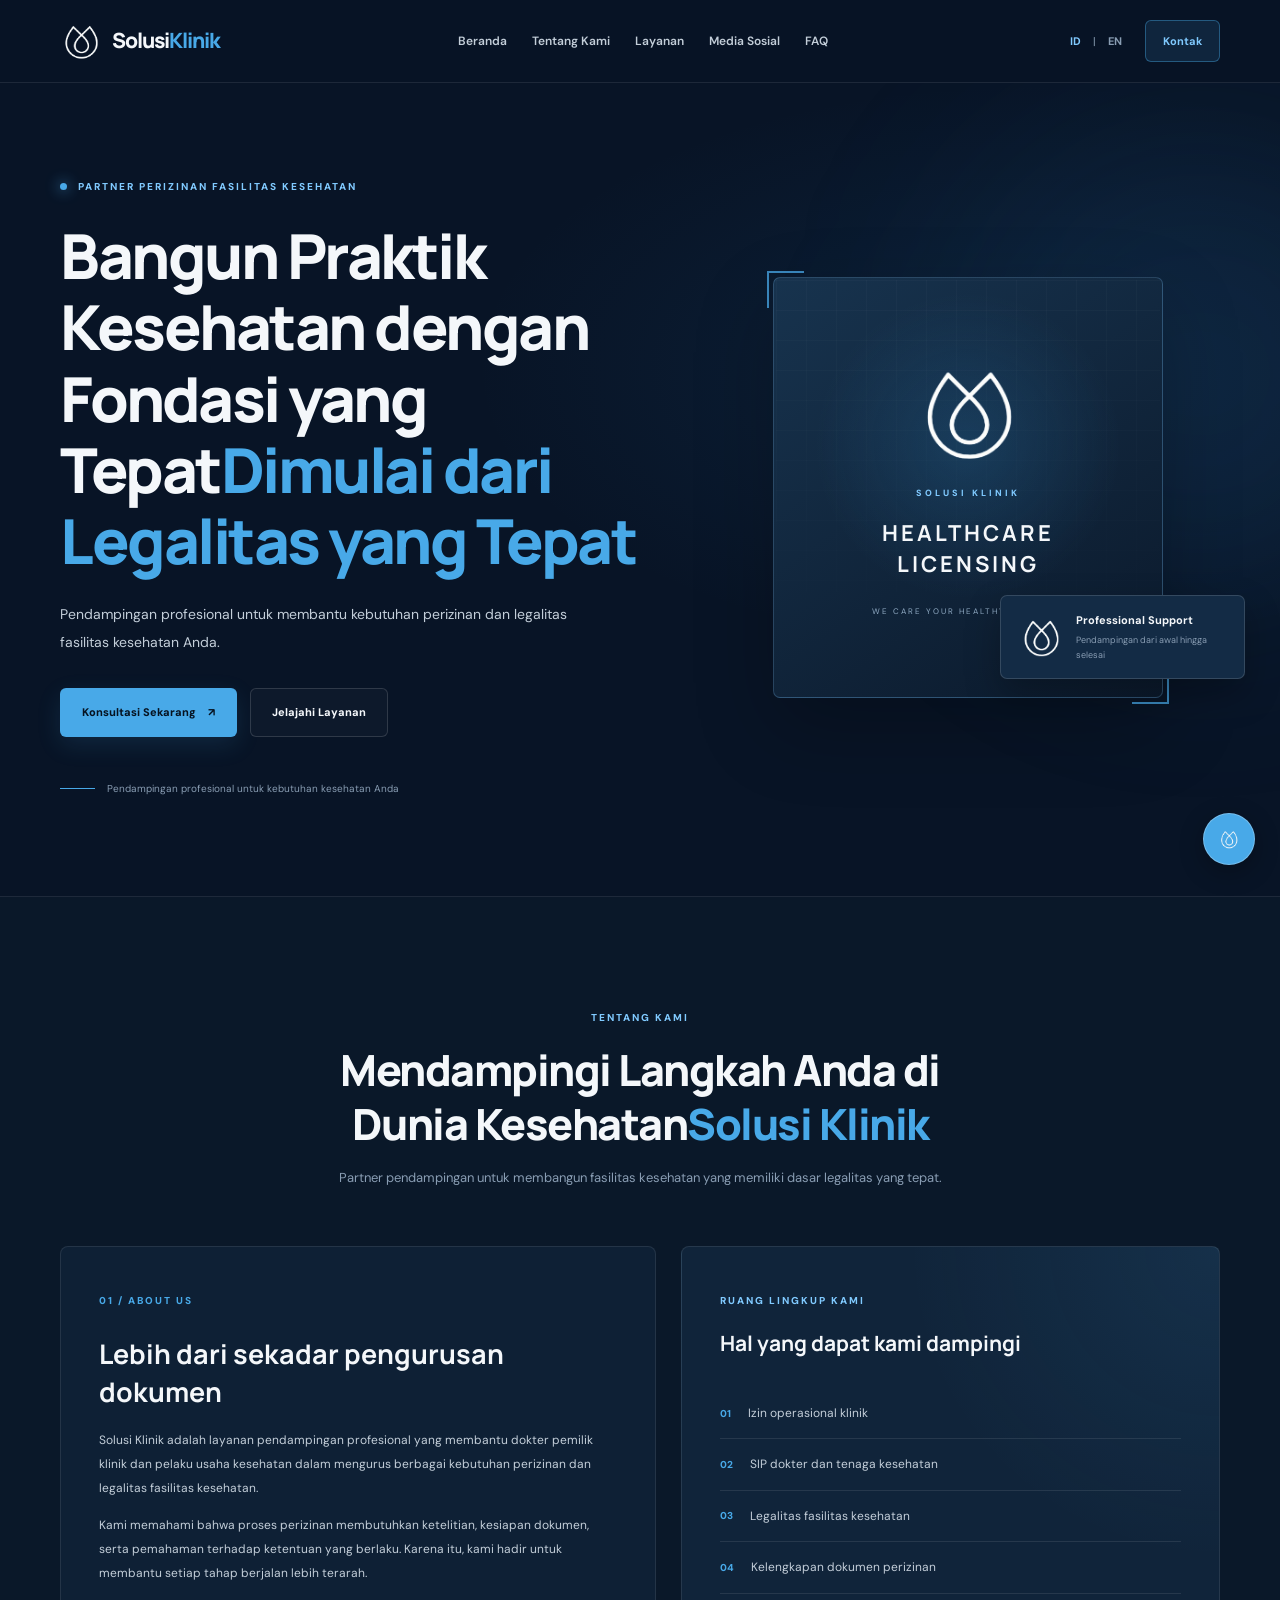
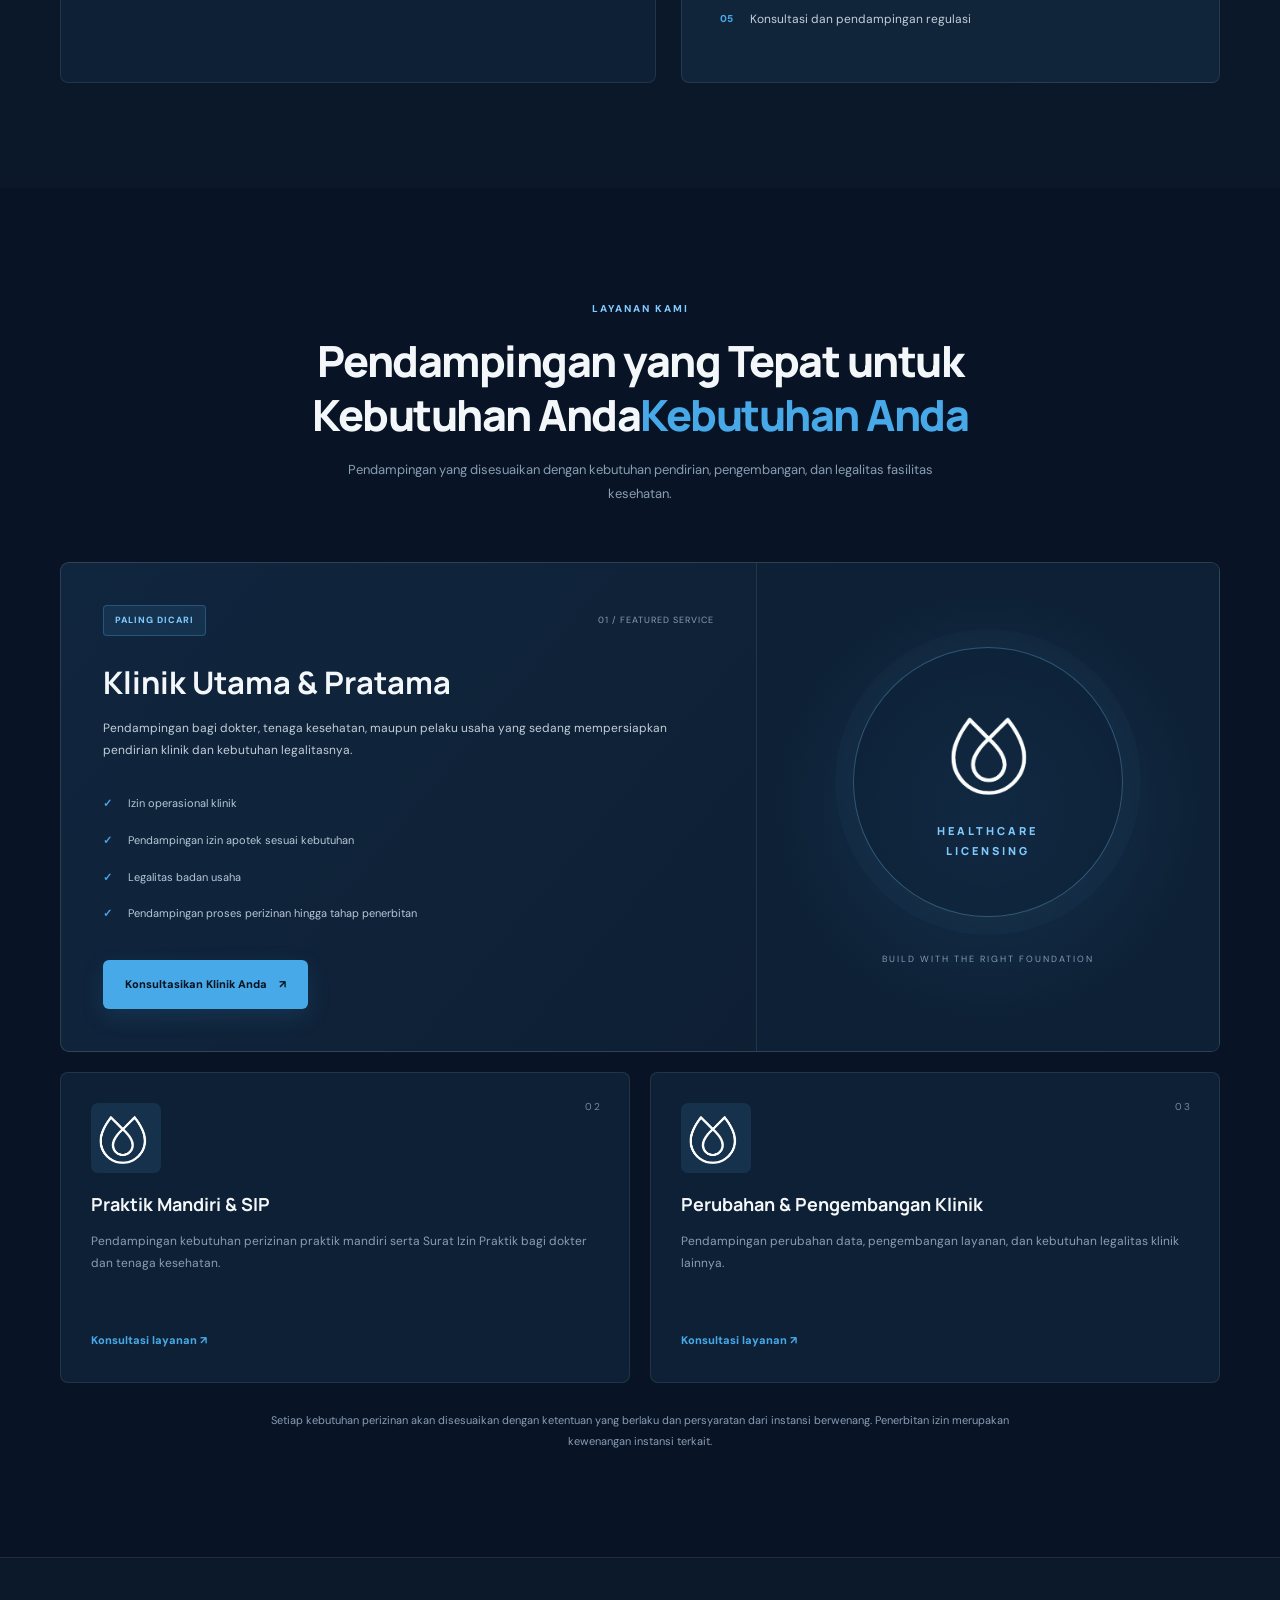
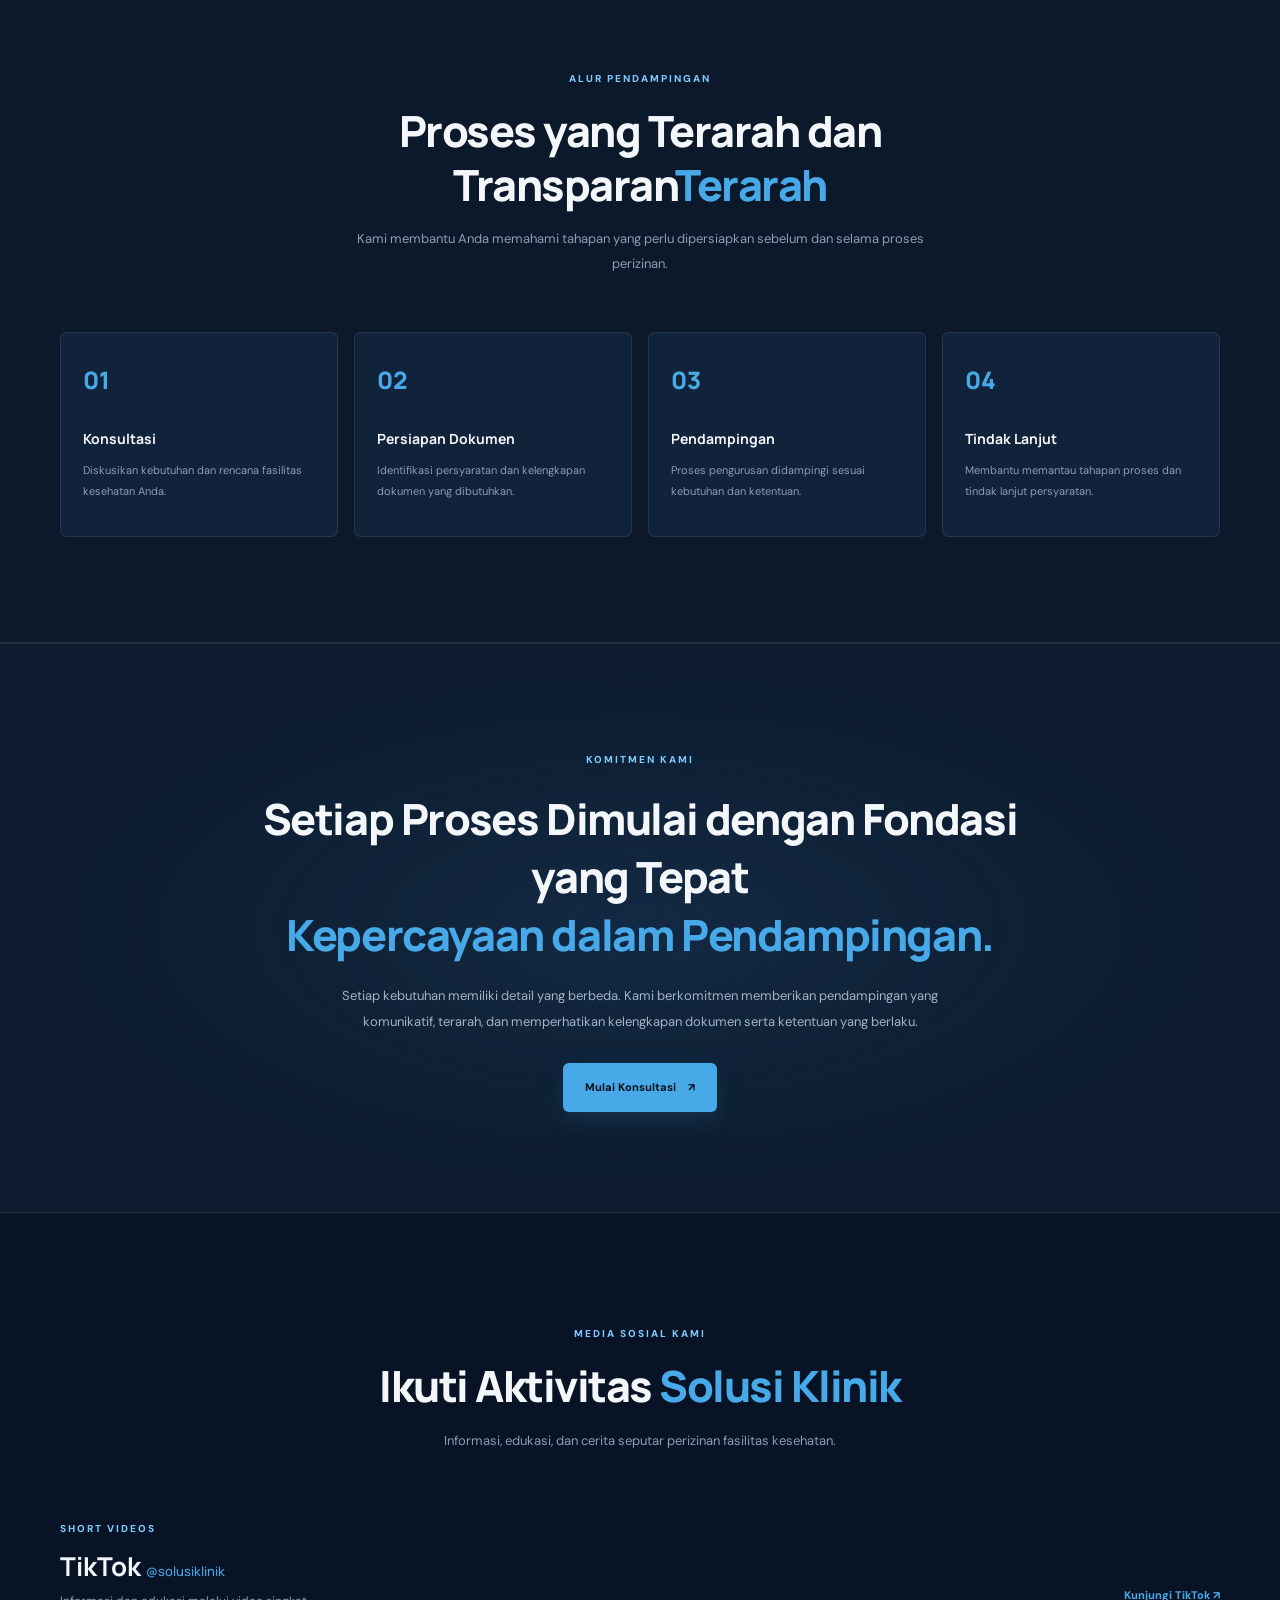
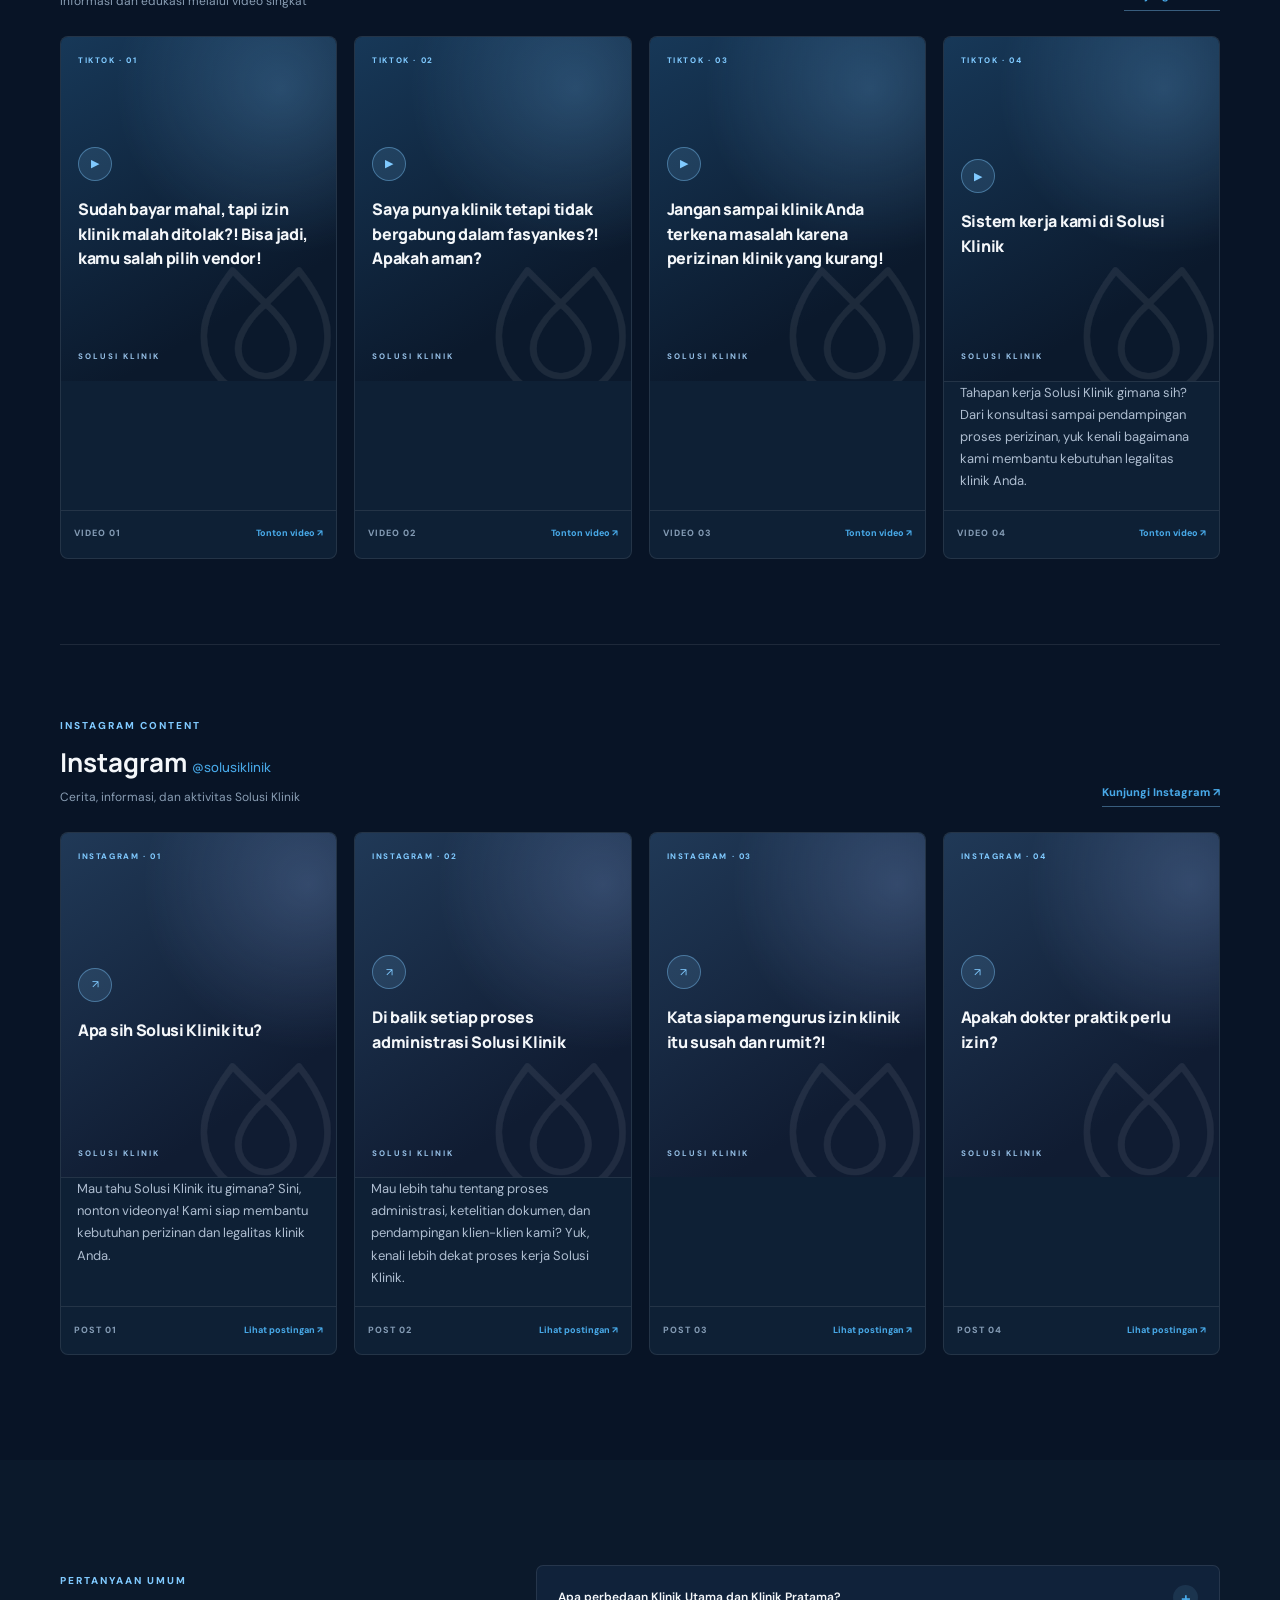
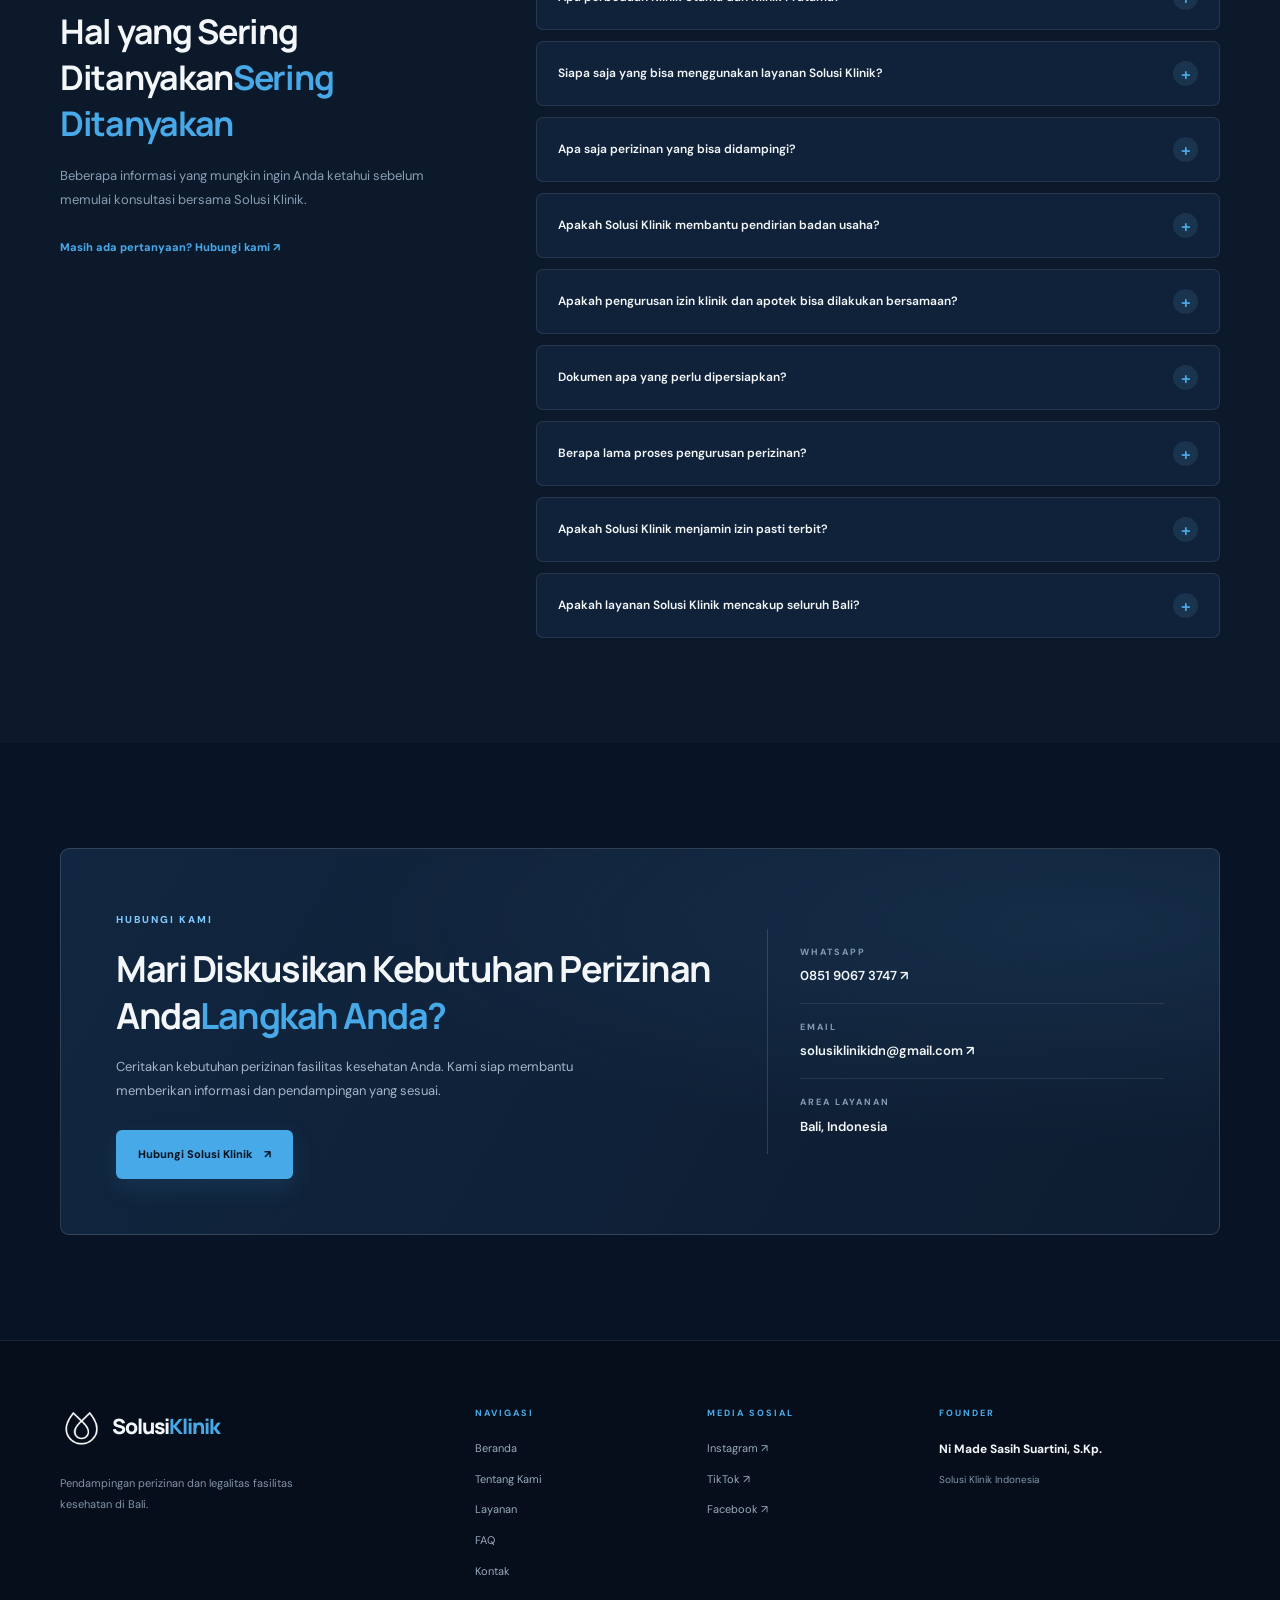
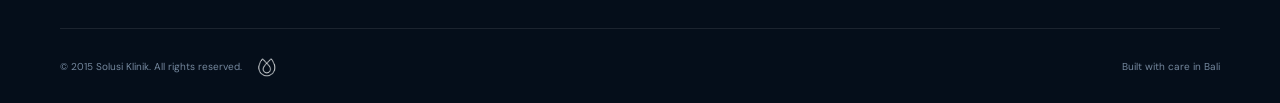
==== commit 0189a457: "Update Solusi Klinik website" ====
--- a/index.html
+++ b/index.html
@@ -22,7 +22,148 @@
   <link rel="preconnect" href="https://fonts.googleapis.com">
   <link rel="preconnect" href="https://fonts.gstatic.com" crossorigin>
   <link href="https://fonts.googleapis.com/css2?family=DM+Sans:wght@400;500;600;700&family=Manrope:wght@400;500;600;700;800&display=swap" rel="stylesheet">
+
   <link rel="stylesheet" href="css/style.css">
+
+  <style>
+    /* LOGO */
+    .hero-image-symbol,
+    .service-plus {
+      display: none !important;
+    }
+
+    .hero-logo {
+      display: block;
+      width: 112px;
+      height: 112px;
+      object-fit: contain;
+      margin: 0 auto 18px;
+    }
+
+    .service-logo {
+      display: block;
+      width: 100px;
+      height: 100px;
+      object-fit: contain;
+      margin: 0 auto 18px;
+    }
+
+    /* HERO FLOATING LOGO */
+    .floating-icon {
+      display: flex;
+      align-items: center;
+      justify-content: center;
+      flex-shrink: 0;
+    }
+
+    .floating-icon img {
+      display: block;
+      width: 38px;
+      height: 38px;
+      object-fit: contain;
+    }
+
+    /* SERVICE CARD LOGO */
+    .service-card-icon {
+      display: flex;
+      align-items: center;
+      justify-content: flex-start;
+    }
+
+    .service-card-icon img {
+      display: block;
+      width: 58px;
+      height: 58px;
+      object-fit: contain;
+    }
+
+    /* FLOATING SOCIAL */
+    .floating-social-toggle {
+      display: flex;
+      align-items: center;
+      justify-content: center;
+      overflow: hidden;
+    }
+
+    .floating-social-toggle img {
+      width: 100%;
+      height: 100%;
+      object-fit: contain;
+      padding: 7px;
+      border-radius: 50%;
+    }
+
+    /* DESKRIPSI MEDIA SOSIAL */
+    .ranking-card-description {
+      display: block;
+      padding: 0 16px 17px;
+      color: #aebdd0;
+      font-size: 13px;
+      line-height: 1.7;
+    }
+
+    .ranking-card-footer {
+      margin-top: auto;
+    }
+
+    /* MOBILE */
+    @media (max-width: 768px) {
+      .hero-logo {
+        width: 90px;
+        height: 90px;
+      }
+
+      .service-logo {
+        width: 82px;
+        height: 82px;
+      }
+
+      .service-card-icon img {
+        width: 52px;
+        height: 52px;
+      }
+
+      .ranking-grid {
+        grid-template-columns: 1fr !important;
+        gap: 18px;
+      }
+
+      .ranking-card {
+        min-width: 0;
+        width: 100%;
+      }
+
+      .ranking-card-description {
+        font-size: 12px;
+        padding: 0 14px 15px;
+      }
+
+      .floating-social-toggle img {
+        padding: 5px;
+      }
+    }
+
+    @media (max-width: 480px) {
+      .hero-actions .btn {
+        width: 100%;
+        justify-content: center;
+      }
+
+      .social-content-heading {
+        align-items: flex-start;
+        flex-direction: column;
+        gap: 14px;
+      }
+
+      .contact-details {
+        min-width: 0;
+      }
+
+      .contact-detail a {
+        overflow-wrap: anywhere;
+      }
+    }
+  </style>
 
   <script type="application/ld+json">
   {
@@ -100,7 +241,6 @@
     </nav>
   </header>
 
-
   <main>
 
     <!-- HERO -->
@@ -149,16 +289,12 @@
           <div class="hero-image-frame">
             <div class="hero-image-content">
 
-              <img
-                class="hero-logo"
+              <img class="hero-logo"
                 src="assets/logo-solusi-klinik.png"
-                alt="Solusi Klinik Logo"
-              >
+                alt="Logo Solusi Klinik">
 
               <span class="hero-image-label">SOLUSI KLINIK</span>
 
-              <div class="hero-image-symbol">+</div>
-
               <h2>HEALTHCARE<br>LICENSING</h2>
 
               <p>WE CARE YOUR HEALTHY BUSINESS</p>
@@ -166,7 +302,9 @@
           </div>
 
           <div class="hero-floating-card">
-            <span class="floating-icon">✦</span>
+            <span class="floating-icon">
+              <img src="assets/logo-solusi-klinik.png" alt="Logo Solusi Klinik">
+            </span>
             <div>
               <strong data-i18n="heroFloatingTitle">Professional Support</strong>
               <small data-i18n="heroFloatingDescription">Pendampingan dari awal hingga selesai</small>
@@ -178,7 +316,6 @@
 
       <div class="hero-bottom-line"></div>
     </section>
-
 
     <!-- ABOUT -->
     <section class="section about-section" id="about">
@@ -197,7 +334,6 @@
 
           <div class="about-main reveal">
             <span class="about-number">01 / ABOUT US</span>
-
             <h3 data-i18n="aboutHeading">Lebih dari sekadar pengurusan dokumen</h3>
 
             <p data-i18n="aboutDescription">
@@ -234,7 +370,6 @@
       </div>
     </section>
 
-
     <!-- SERVICES -->
     <section class="section services-section" id="services">
       <div class="container">
@@ -283,8 +418,8 @@
 
           <div class="featured-service-visual">
             <div class="service-visual-circle">
-              <img src="assets/logo-solusi-klinik.png" alt="Logo Solusi Klinik" class="service-logo">
-              <span class="service-plus">+</span>
+              <img src="assets/logo-solusi-klinik.png"
+                alt="Logo Solusi Klinik" class="service-logo">
               <span class="service-visual-text">HEALTHCARE<br>LICENSING</span>
             </div>
             <span class="visual-caption">BUILD WITH THE RIGHT FOUNDATION</span>
@@ -296,7 +431,9 @@
 
           <article class="service-card reveal">
             <span class="service-card-number">02</span>
-            <div class="service-card-icon">✦</div>
+            <div class="service-card-icon">
+              <img src="assets/logo-solusi-klinik.png" alt="Logo Solusi Klinik">
+            </div>
             <h3 data-i18n="service2Title">Praktik Mandiri &amp; SIP</h3>
             <p data-i18n="service2Description">
               Pendampingan kebutuhan perizinan praktik mandiri serta
@@ -310,7 +447,9 @@
 
           <article class="service-card reveal">
             <span class="service-card-number">03</span>
-            <div class="service-card-icon">◇</div>
+            <div class="service-card-icon">
+              <img src="assets/logo-solusi-klinik.png" alt="Logo Solusi Klinik">
+            </div>
             <h3 data-i18n="service3Title">Perubahan &amp; Pengembangan Klinik</h3>
             <p data-i18n="service3Description">
               Pendampingan perubahan data, pengembangan layanan,
@@ -332,7 +471,6 @@
 
       </div>
     </section>
-
 
     <!-- PROCESS -->
     <section class="section process-section" id="process">
@@ -377,7 +515,6 @@
       </div>
     </section>
 
-
     <!-- COMMITMENT -->
     <section class="section commitment-section">
       <div class="container">
@@ -405,7 +542,6 @@
         </div>
       </div>
     </section>
-
 
     <!-- SOCIAL MEDIA -->
     <section class="section popular-section" id="popular">
@@ -419,7 +555,6 @@
           </p>
         </div>
 
-
         <!-- TIKTOK -->
         <div class="social-content-block">
 
@@ -492,6 +627,11 @@
                 <h4>Sistem kerja kami di Solusi Klinik</h4>
                 <span class="thumbnail-brand">SOLUSI KLINIK</span>
               </div>
+
+              <p class="ranking-card-description">
+                Tahapan kerja Solusi Klinik gimana sih? Dari konsultasi sampai pendampingan proses perizinan, yuk kenali bagaimana kami membantu kebutuhan legalitas klinik Anda.
+              </p>
+
               <div class="ranking-card-footer">
                 <span class="ranking-label">VIDEO 04</span>
                 <span class="ranking-action" data-i18n="watchVideo">Tonton video ↗</span>
@@ -500,7 +640,6 @@
 
           </div>
         </div>
-
 
         <!-- INSTAGRAM -->
         <div class="social-content-block instagram-block">
@@ -529,6 +668,11 @@
                 <h4>Apa sih Solusi Klinik itu?</h4>
                 <span class="thumbnail-brand">SOLUSI KLINIK</span>
               </div>
+
+              <p class="ranking-card-description">
+                Mau tahu Solusi Klinik itu gimana? Sini, nonton videonya! Kami siap membantu kebutuhan perizinan dan legalitas klinik Anda.
+              </p>
+
               <div class="ranking-card-footer">
                 <span class="ranking-label">POST 01</span>
                 <span class="ranking-action" data-i18n="viewPost">Lihat postingan ↗</span>
@@ -544,6 +688,11 @@
                 <h4>Di balik setiap proses administrasi Solusi Klinik</h4>
                 <span class="thumbnail-brand">SOLUSI KLINIK</span>
               </div>
+
+              <p class="ranking-card-description">
+                Mau lebih tahu tentang proses administrasi, ketelitian dokumen, dan pendampingan klien-klien kami? Yuk, kenali lebih dekat proses kerja Solusi Klinik.
+              </p>
+
               <div class="ranking-card-footer">
                 <span class="ranking-label">POST 02</span>
                 <span class="ranking-action" data-i18n="viewPost">Lihat postingan ↗</span>
@@ -585,7 +734,6 @@
 
       </div>
     </section>
-
 
     <!-- FAQ -->
     <section class="section faq-section" id="faq">
@@ -746,7 +894,6 @@
       </div>
     </section>
 
-
     <!-- CONTACT -->
     <section class="section contact-section" id="contact">
       <div class="container">
@@ -800,7 +947,6 @@
     </section>
 
   </main>
-
 
   <!-- FOOTER -->
   <footer class="footer">
@@ -858,7 +1004,6 @@
     </div>
   </footer>
 
-
   <!-- FLOATING SOCIAL MENU -->
   <div class="floating-social" id="floatingSocial">
 
@@ -872,11 +1017,10 @@
 
     <button class="floating-social-toggle" id="socialToggle"
       aria-label="Open social media" aria-expanded="false">
-      <span>+</span>
+      <img src="assets/logo-solusi-klinik.png" alt="Buka media sosial Solusi Klinik">
     </button>
 
   </div>
-
 
   <script src="js/script.js"></script>
 </body>
--- a/css/style.css
+++ b/css/style.css
@@ -1,26 +1,35 @@
 
-/* =========================================
-   SOLUSI KLINIK — MAIN STYLESHEET
-   Premium Navy / Blue Design
-========================================= */
+/* =====================================================
+   SOLUSI KLINIK
+   Complete Main Stylesheet
+   Premium Navy / Blue / Responsive Design
+===================================================== */
+
+/* 01. ROOT & RESET
+===================================================== */
 
 :root {
   --bg: #081426;
-  --bg-deep: #06101e;
-  --bg-soft: #0d1d32;
-  --bg-card: #10243c;
-  --bg-card-light: #142b46;
-  --blue: #79b8ff;
-  --blue-light: #a4d8ed;
-  --blue-dark: #347fca;
-  --white: #f4f7fc;
-  --text: #d4deeb;
-  --muted: #8fa2b9;
-  --border: rgba(155, 193, 224, .15);
-  --border-light: rgba(155, 193, 224, .25);
-  --font-heading: "Manrope", sans-serif;
-  --font-body: "DM Sans", sans-serif;
+  --bg-soft: #0c1b2e;
+  --bg-card: #10243a;
+  --bg-card-hover: #142c46;
+
+  --blue: #48a9e8;
+  --blue-light: #80caff;
+  --blue-dark: #1876b7;
+
+  --white: #f4f7fa;
+  --text: #c3ced9;
+  --muted: #899db3;
+
+  --border: rgba(255,255,255,.09);
+  --border-light: rgba(255,255,255,.14);
+
+  --font-heading: 'Manrope', sans-serif;
+  --font-body: 'DM Sans', sans-serif;
+
   --container: 1160px;
+  --radius: 12px;
   --transition: .3s ease;
 }
 
@@ -32,16 +41,15 @@
 
 html {
   scroll-behavior: smooth;
-  scroll-padding-top: 100px;
+  scroll-padding-top: 95px;
 }
 
 body {
   background: var(--bg);
-  color: var(--text);
+  color: var(--white);
   font-family: var(--font-body);
   line-height: 1.7;
   overflow-x: hidden;
-  -webkit-font-smoothing: antialiased;
 }
 
 body,
@@ -69,124 +77,124 @@
   max-width: 100%;
 }
 
+::selection {
+  background: var(--blue);
+  color: #061321;
+}
+
 .container {
   width: min(var(--container), calc(100% - 64px));
-  margin: 0 auto;
+  margin-inline: auto;
 }
 
 .section {
-  padding: 110px 0;
-  position: relative;
+  padding: 105px 0;
 }
 
 .section-label {
   display: inline-block;
+  color: var(--blue-light);
+  font-size: 10px;
+  font-weight: 800;
+  letter-spacing: 2px;
+}
+
+.brand-accent {
   color: var(--blue);
-  font-size: 11px;
-  font-weight: 700;
-  letter-spacing: 3px;
-  text-transform: uppercase;
-}
+}
+
+/* 02. SECTION HEADING
+===================================================== */
 
 .section-heading {
-  max-width: 680px;
-  margin: 0 auto 58px;
+  max-width: 720px;
+  margin: 0 auto 55px;
   text-align: center;
 }
 
 .section-heading h2 {
-  margin-top: 13px;
+  margin-top: 14px;
   color: var(--white);
   font-family: var(--font-heading);
   font-size: clamp(30px, 4vw, 43px);
+  font-weight: 800;
   line-height: 1.25;
-  letter-spacing: -1.6px;
-  font-weight: 800;
-}
-
-.section-heading h2 span,
-.commitment-content h2 span,
-.contact-content h2 span {
+  letter-spacing: -1.5px;
+}
+
+.section-heading h2 span {
   color: var(--blue);
 }
 
 .section-heading > p {
-  margin-top: 17px;
+  max-width: 610px;
+  margin: 16px auto 0;
   color: var(--muted);
-  font-size: 15px;
+  font-size: 13px;
   line-height: 1.9;
 }
 
-
-/* =========================================
-   NAVBAR
-========================================= */
+/* 03. NAVBAR
+===================================================== */
 
 .header {
-  position: fixed;
+  position: sticky;
   top: 0;
-  left: 0;
+  z-index: 1000;
   width: 100%;
-  z-index: 1000;
-  background: rgba(8, 20, 38, .82);
+  background: rgba(8,20,38,.91);
   backdrop-filter: blur(18px);
   -webkit-backdrop-filter: blur(18px);
-  border-bottom: 1px solid transparent;
-  transition: var(--transition);
-}
-
-.header.scrolled {
-  background: rgba(6, 16, 30, .96);
-  border-bottom-color: var(--border);
-  box-shadow: 0 8px 30px rgba(0, 0, 0, .13);
+  border-bottom: 1px solid var(--border);
 }
 
 .navbar {
-  height: 84px;
+  min-height: 82px;
   display: flex;
   align-items: center;
   justify-content: space-between;
-  gap: 30px;
+  gap: 28px;
 }
 
 .brand {
   display: inline-flex;
   align-items: center;
-  gap: 11px;
+  gap: 10px;
   flex-shrink: 0;
   color: var(--white);
   font-family: var(--font-heading);
-  font-size: 20px;
-  font-weight: 800;
-  letter-spacing: -.8px;
+  font-size: 21px;
+  font-weight: 800;
+  letter-spacing: -1px;
+  white-space: nowrap;
 }
 
 .brand img {
-  width: 43px;
-  height: 43px;
+  width: 42px;
+  height: 42px;
   object-fit: contain;
 }
 
-.brand-accent {
-  color: var(--blue);
-}
-
 .nav-menu {
   display: flex;
   align-items: center;
   justify-content: center;
-  gap: 29px;
+  gap: 25px;
 }
 
 .nav-menu > a {
-  color: #b6c4d5;
+  color: var(--text);
   font-size: 12px;
   font-weight: 600;
-  transition: var(--transition);
+  transition: color var(--transition);
 }
 
 .nav-menu > a:hover {
-  color: var(--blue);
+  color: var(--blue-light);
+}
+
+.nav-menu > .nav-contact {
+  display: none;
 }
 
 .nav-actions {
@@ -199,34 +207,35 @@
 .language-toggle {
   display: flex;
   align-items: center;
-  gap: 7px;
-  color: #52677f;
+  gap: 8px;
+  color: var(--muted);
   font-size: 11px;
 }
 
 .language-btn {
+  padding: 4px;
   border: 0;
   background: transparent;
   color: var(--muted);
   font-size: 11px;
   font-weight: 700;
-  transition: var(--transition);
+  transition: color var(--transition);
 }
 
 .language-btn.active,
 .language-btn:hover {
-  color: var(--blue);
+  color: var(--blue-light);
 }
 
 .nav-contact {
   display: inline-flex;
   align-items: center;
   justify-content: center;
-  padding: 11px 18px;
-  background: rgba(121, 184, 255, .12);
-  border: 1px solid rgba(121, 184, 255, .35);
-  border-radius: 5px;
-  color: var(--blue);
+  padding: 11px 17px;
+  border: 1px solid rgba(72,169,232,.4);
+  border-radius: 6px;
+  background: rgba(72,169,232,.12);
+  color: var(--blue-light);
   font-size: 11px;
   font-weight: 700;
   transition: var(--transition);
@@ -234,90 +243,58 @@
 
 .nav-contact:hover {
   background: var(--blue);
-  color: var(--bg);
+  color: #071522;
+}
+
+.menu-toggle {
+  display: none;
+  width: 42px;
+  height: 42px;
+  align-items: center;
+  justify-content: center;
+  flex-direction: column;
+  gap: 5px;
+  border: 1px solid var(--border);
+  border-radius: 6px;
+  background: rgba(255,255,255,.03);
+}
+
+.menu-toggle span {
+  width: 19px;
+  height: 2px;
+  border-radius: 3px;
+  background: var(--white);
+  transition: var(--transition);
 }
 
 .mobile-language {
   display: none;
 }
 
-.menu-toggle {
-  display: none;
-}
-
-
-/* =========================================
-   BUTTONS
-========================================= */
-
-.btn {
-  display: inline-flex;
-  align-items: center;
-  justify-content: center;
-  gap: 13px;
-  min-height: 49px;
-  padding: 13px 22px;
-  border-radius: 5px;
-  font-size: 12px;
-  font-weight: 700;
-  transition: transform var(--transition),
-              background var(--transition),
-              color var(--transition),
-              border-color var(--transition);
-}
-
-.btn:hover {
-  transform: translateY(-3px);
-}
-
-.btn-primary {
-  background: var(--blue);
-  color: #071526;
-  border: 1px solid var(--blue);
-}
-
-.btn-primary:hover {
-  background: var(--blue-light);
-  border-color: var(--blue-light);
-}
-
-.btn-outline {
-  color: var(--white);
-  border: 1px solid var(--border-light);
-  background: rgba(255, 255, 255, .025);
-}
-
-.btn-outline:hover {
-  border-color: var(--blue);
-  color: var(--blue);
-}
-
-
-/* =========================================
-   HERO
-========================================= */
+/* 04. HERO
+===================================================== */
 
 .hero {
-  min-height: 740px;
-  padding: 165px 0 105px;
   position: relative;
+  min-height: 680px;
+  padding: 95px 0 100px;
   display: flex;
   align-items: center;
   overflow: hidden;
   background:
-    radial-gradient(ellipse at 80% 35%, rgba(49, 108, 168, .18), transparent 42%),
-    linear-gradient(120deg, #081426 0%, #0b1b30 60%, #0c2038 100%);
+    radial-gradient(ellipse at 80% 35%, rgba(39,119,184,.13), transparent 38%),
+    var(--bg);
 }
 
 .hero-glow {
   position: absolute;
+  top: 5%;
+  right: -170px;
   width: 500px;
   height: 500px;
-  top: 10%;
-  right: -150px;
   border-radius: 50%;
-  background: rgba(72, 144, 213, .08);
-  filter: blur(80px);
+  background: rgba(44,132,199,.09);
+  filter: blur(100px);
   pointer-events: none;
 }
 
@@ -331,170 +308,238 @@
 }
 
 .hero-content {
-  max-width: 620px;
+  min-width: 0;
 }
 
 .eyebrow {
-  display: inline-flex;
-  align-items: center;
-  gap: 10px;
-  color: var(--blue);
+  display: flex;
+  align-items: center;
+  gap: 11px;
+  margin-bottom: 25px;
+  color: var(--blue-light);
   font-size: 10px;
-  font-weight: 700;
-  letter-spacing: 2.5px;
-  line-height: 1.7;
+  font-weight: 800;
+  letter-spacing: 2px;
 }
 
 .eyebrow-dot {
   width: 7px;
   height: 7px;
   flex-shrink: 0;
+  border-radius: 50%;
   background: var(--blue);
-  border-radius: 50%;
-  box-shadow: 0 0 12px rgba(121, 184, 255, .7);
+  box-shadow: 0 0 14px var(--blue);
 }
 
 .hero h1 {
-  margin: 23px 0 21px;
+  max-width: 680px;
   color: var(--white);
   font-family: var(--font-heading);
-  font-size: clamp(38px, 5vw, 57px);
-  line-height: 1.2;
-  font-weight: 800;
+  font-size: clamp(42px, 5vw, 62px);
+  font-weight: 800;
+  line-height: 1.15;
   letter-spacing: -2.5px;
 }
 
 .hero h1 span {
-  display: block;
   color: var(--blue);
 }
 
 .hero-content > p {
-  max-width: 530px;
-  color: #a6b6c9;
+  max-width: 520px;
+  margin-top: 25px;
+  color: var(--text);
   font-size: 14px;
-  line-height: 2;
+  line-height: 1.95;
 }
 
 .hero-actions {
   display: flex;
+  align-items: center;
   flex-wrap: wrap;
   gap: 13px;
-  margin-top: 33px;
+  margin-top: 32px;
+}
+
+.btn {
+  display: inline-flex;
+  align-items: center;
+  justify-content: center;
+  gap: 12px;
+  padding: 14px 21px;
+  border: 1px solid transparent;
+  border-radius: 6px;
+  font-size: 11px;
+  font-weight: 800;
+  transition: var(--transition);
+}
+
+.btn-primary {
+  background: var(--blue);
+  color: #061321;
+  box-shadow: 0 8px 25px rgba(72,169,232,.13);
+}
+
+.btn-primary:hover {
+  background: var(--blue-light);
+  transform: translateY(-3px);
+  box-shadow: 0 12px 30px rgba(72,169,232,.22);
+}
+
+.btn-outline {
+  border-color: var(--border-light);
+  background: rgba(255,255,255,.025);
+  color: var(--white);
+}
+
+.btn-outline:hover {
+  border-color: var(--blue);
+  color: var(--blue-light);
+  transform: translateY(-3px);
 }
 
 .hero-note {
   display: flex;
   align-items: center;
   gap: 12px;
-  margin-top: 35px;
-  color: #8fa2b9;
-  font-size: 11px;
+  margin-top: 43px;
+  color: var(--muted);
+  font-size: 10px;
 }
 
 .hero-note-line {
-  width: 29px;
+  width: 35px;
   height: 1px;
   background: var(--blue);
-  flex-shrink: 0;
-}
+}
+
+/* HERO VISUAL */
 
 .hero-visual {
   position: relative;
+  min-width: 0;
+  min-height: 440px;
   display: flex;
   align-items: center;
   justify-content: center;
-  min-width: 0;
 }
 
 .hero-image-frame {
-  width: min(100%, 440px);
-  aspect-ratio: 1 / 1;
+  position: relative;
+  width: min(100%, 390px);
+  aspect-ratio: 1 / 1.08;
+  padding: 2px;
+  border: 1px solid rgba(128,202,255,.24);
+  border-radius: 7px;
+  background:
+    radial-gradient(circle at 50% 40%, rgba(49,136,196,.22), transparent 48%),
+    linear-gradient(145deg, #17334e, #0b192b);
+  box-shadow: 0 30px 80px rgba(0,0,0,.23);
+}
+
+.hero-image-frame::before,
+.hero-image-frame::after {
+  content: "";
+  position: absolute;
+  width: 35px;
+  height: 35px;
+  border-color: var(--blue);
+  border-style: solid;
+  opacity: .75;
+}
+
+.hero-image-frame::before {
+  top: -7px;
+  left: -7px;
+  border-width: 2px 0 0 2px;
+}
+
+.hero-image-frame::after {
+  right: -7px;
+  bottom: -7px;
+  border-width: 0 2px 2px 0;
+}
+
+.hero-image-content {
+  position: relative;
+  width: 100%;
+  height: 100%;
+  padding: 35px;
   display: flex;
   align-items: center;
   justify-content: center;
+  flex-direction: column;
+  text-align: center;
+  overflow: hidden;
+}
+
+.hero-image-content::before {
+  content: "";
+  position: absolute;
+  inset: 0;
+  background-image:
+    linear-gradient(rgba(255,255,255,.025) 1px, transparent 1px),
+    linear-gradient(90deg, rgba(255,255,255,.025) 1px, transparent 1px);
+  background-size: 30px 30px;
+  mask-image: linear-gradient(to bottom, black, transparent);
+  pointer-events: none;
+}
+
+.hero-logo {
   position: relative;
-  border-radius: 50%;
-  border: 1px solid rgba(146, 202, 238, .35);
-  background:
-    radial-gradient(circle at center, rgba(45, 101, 155, .25), transparent 65%),
-    rgba(18, 44, 72, .35);
-  box-shadow:
-    0 0 0 23px rgba(121, 184, 255, .025),
-    0 0 0 48px rgba(121, 184, 255, .018);
-}
-
-.hero-image-content {
-  display: flex;
-  align-items: center;
-  flex-direction: column;
-  justify-content: center;
-  text-align: center;
-  padding: 25px;
-}
-
-.hero-logo {
-  width: 100px;
-  height: 100px;
+  z-index: 1;
+  display: block;
+  width: 115px;
+  height: 115px;
+  margin: 0 auto 17px;
   object-fit: contain;
-  margin-bottom: 7px;
-  filter: drop-shadow(0 4px 15px rgba(0, 0, 0, .2));
 }
 
 .hero-image-label {
+  position: relative;
+  color: var(--blue-light);
+  font-size: 9px;
+  font-weight: 800;
+  letter-spacing: 3px;
+}
+
+.hero-image-content h2 {
+  position: relative;
+  margin-top: 17px;
   color: var(--white);
   font-family: var(--font-heading);
-  font-size: 12px;
-  font-weight: 800;
+  font-size: 22px;
+  line-height: 1.4;
   letter-spacing: 3px;
 }
 
-.hero-image-symbol {
-  margin: 13px 0 5px;
-  color: var(--blue-light);
-  font-family: Arial, sans-serif;
-  font-size: 90px;
-  font-weight: 300;
-  line-height: .95;
-}
-
-.hero-image-content h2 {
-  color: var(--blue);
-  font-family: var(--font-heading);
-  font-size: 14px;
-  line-height: 2;
-  letter-spacing: 5px;
-}
-
 .hero-image-content > p {
-  margin-top: 40px;
-  color: #91a9c2;
-  font-size: 9px;
-  letter-spacing: 3px;
+  position: relative;
+  margin-top: 25px;
+  color: #8fa9c2;
+  font-size: 8px;
+  letter-spacing: 2px;
 }
 
 .hero-floating-card {
   position: absolute;
-  right: -15px;
-  bottom: 35px;
+  right: -25px;
+  bottom: 28px;
+  z-index: 2;
   display: flex;
   align-items: center;
   gap: 12px;
-  padding: 15px 18px;
-  background: #112943;
+  max-width: 245px;
+  padding: 15px 17px;
   border: 1px solid var(--border-light);
   border-radius: 7px;
-  box-shadow: 0 12px 40px rgba(0, 0, 0, .25);
+  background: #132b45;
+  box-shadow: 0 15px 35px rgba(0,0,0,.25);
 }
 
 .floating-icon {
-  display: grid;
-  place-items: center;
-  width: 34px;
-  height: 34px;
-  color: var(--blue);
-  background: rgba(121, 184, 255, .12);
-  border-radius: 50%;
+  color: var(--blue-light);
+  font-size: 22px;
 }
 
 .hero-floating-card strong,
@@ -515,77 +560,82 @@
 
 .hero-bottom-line {
   position: absolute;
+  right: 0;
   bottom: 0;
   left: 0;
-  width: 100%;
   height: 1px;
-  background: linear-gradient(90deg, transparent, rgba(121, 184, 255, .35), transparent);
-}
-
-
-/* =========================================
-   ABOUT
-========================================= */
+  background: var(--border);
+}
+
+/* 05. ABOUT
+===================================================== */
 
 .about-section {
-  background: var(--bg);
+  background: #0a1829;
 }
 
 .about-grid {
   display: grid;
-  grid-template-columns: 1.1fr .9fr;
-  gap: 28px;
+  grid-template-columns: 1.05fr .95fr;
+  gap: 25px;
 }
 
 .about-main,
 .about-side {
-  padding: 39px;
+  min-width: 0;
+  padding: 38px;
   border: 1px solid var(--border);
   border-radius: 8px;
-  background: linear-gradient(145deg, #0e2036, #0a192b);
+  background: #0e2035;
 }
 
 .about-number {
   color: var(--blue);
   font-size: 10px;
+  font-weight: 800;
   letter-spacing: 2px;
-  font-weight: 700;
 }
 
 .about-main h3 {
-  margin: 25px 0 18px;
+  margin: 23px 0 17px;
   color: var(--white);
   font-family: var(--font-heading);
-  font-size: 26px;
+  font-size: 27px;
   line-height: 1.4;
 }
 
 .about-main p {
   margin-top: 13px;
-  color: #a2b2c5;
-  font-size: 13px;
+  color: var(--text);
+  font-size: 12px;
   line-height: 2;
 }
 
+.about-side {
+  background:
+    radial-gradient(circle at 100% 0%, rgba(72,169,232,.09), transparent 45%),
+    #10243a;
+}
+
 .about-side-top h3 {
-  margin-top: 12px;
+  margin-top: 14px;
   color: var(--white);
   font-family: var(--font-heading);
   font-size: 21px;
 }
 
 .about-list {
+  margin-top: 26px;
   list-style: none;
-  margin-top: 26px;
 }
 
 .about-list li {
   display: flex;
   align-items: center;
   gap: 17px;
-  padding: 14px 0;
+  padding: 15px 0;
   border-bottom: 1px solid var(--border);
-  color: #c1cede;
+  color: var(--text);
   font-size: 12px;
 }
 
@@ -593,86 +643,82 @@
   border-bottom: 0;
 }
 
-.about-list li span:first-child {
+.about-list li > span:first-child {
   color: var(--blue);
   font-size: 10px;
-  font-weight: 700;
-}
-
-
-/* =========================================
-   SERVICES
-========================================= */
+  font-weight: 800;
+}
+
+/* 06. SERVICES
+===================================================== */
 
 .services-section {
-  background: #0a182a;
+  background: var(--bg);
 }
 
 .featured-service {
   display: grid;
-  grid-template-columns: 1.15fr .85fr;
+  grid-template-columns: 1.2fr .8fr;
   overflow: hidden;
   border: 1px solid var(--border-light);
   border-radius: 9px;
-  background: linear-gradient(120deg, #112640, #0d2036);
+  background: linear-gradient(130deg, #10263e, #0d1c30);
 }
 
 .featured-service-content {
-  padding: 45px;
+  min-width: 0;
+  padding: 42px;
 }
 
 .featured-top {
   display: flex;
   align-items: center;
   justify-content: space-between;
+  gap: 15px;
   flex-wrap: wrap;
-  gap: 12px;
 }
 
 .service-badge {
-  padding: 7px 12px;
-  background: rgba(121, 184, 255, .13);
-  border: 1px solid rgba(121, 184, 255, .28);
-  color: var(--blue);
+  padding: 7px 11px;
+  border: 1px solid rgba(72,169,232,.3);
+  border-radius: 4px;
+  background: rgba(72,169,232,.1);
+  color: var(--blue-light);
   font-size: 9px;
   font-weight: 800;
-  letter-spacing: 1.5px;
-  border-radius: 3px;
+  letter-spacing: 1px;
 }
 
 .service-index {
-  color: #7088a2;
+  color: var(--muted);
   font-size: 9px;
-  letter-spacing: 1.4px;
+  letter-spacing: 1px;
 }
 
 .featured-service h3 {
-  margin-top: 25px;
+  margin: 26px 0 14px;
   color: var(--white);
   font-family: var(--font-heading);
-  font-size: clamp(25px, 3vw, 34px);
+  font-size: 31px;
   line-height: 1.3;
 }
 
 .featured-service-content > p {
-  margin-top: 15px;
-  color: #a4b5c9;
-  font-size: 13px;
+  color: var(--text);
+  font-size: 12px;
   line-height: 1.9;
 }
 
 .service-check-list {
-  display: grid;
-  gap: 13px;
-  margin: 26px 0 30px;
+  margin: 23px 0 28px;
   list-style: none;
 }
 
 .service-check-list li {
   position: relative;
-  padding-left: 25px;
-  color: #c5d2e0;
-  font-size: 12px;
+  padding: 9px 0 9px 25px;
+  color: #b7c7d8;
+  font-size: 11px;
 }
 
 .service-check-list li::before {
@@ -684,57 +730,52 @@
 }
 
 .featured-service-visual {
-  min-height: 440px;
-  padding: 40px 25px;
+  min-width: 0;
+  min-height: 410px;
+  padding: 35px;
   display: flex;
   align-items: center;
   justify-content: center;
   flex-direction: column;
+  border-left: 1px solid var(--border);
   background:
-    radial-gradient(circle at center, rgba(87, 156, 218, .17), transparent 60%),
-    #10243c;
-  border-left: 1px solid var(--border);
+    radial-gradient(circle at center, rgba(72,169,232,.14), transparent 65%),
+    #0d2035;
 }
 
 .service-visual-circle {
   width: min(270px, 100%);
   aspect-ratio: 1;
-  border: 1px solid rgba(146, 202, 238, .4);
-  border-radius: 50%;
   display: flex;
   align-items: center;
   justify-content: center;
   flex-direction: column;
-  background: rgba(13, 34, 56, .5);
-  box-shadow: 0 0 0 18px rgba(121, 184, 255, .025);
+  border: 1px solid rgba(128,202,255,.3);
+  border-radius: 50%;
+  background: rgba(13,34,56,.55);
+  box-shadow: 0 0 0 18px rgba(121,184,255,.025);
 }
 
 .service-logo {
-  width: 72px;
-  height: 72px;
+  width: 90px;
+  height: 90px;
+  margin: 0 auto 14px;
   object-fit: contain;
 }
 
-.service-plus {
+.service-visual-text {
   color: var(--blue-light);
-  font-size: 51px;
-  line-height: 1;
-}
-
-.service-visual-text {
-  margin-top: 9px;
-  color: var(--blue);
-  text-align: center;
   font-family: var(--font-heading);
   font-size: 11px;
-  font-weight: 700;
-  letter-spacing: 4px;
+  font-weight: 800;
   line-height: 1.8;
+  letter-spacing: 3px;
+  text-align: center;
 }
 
 .visual-caption {
   margin-top: 35px;
-  color: #8099b3;
+  color: #829bb5;
   font-size: 9px;
   letter-spacing: 2px;
   text-align: center;
@@ -742,51 +783,52 @@
 
 .service-cards {
   display: grid;
-  grid-template-columns: repeat(2, 1fr);
-  gap: 22px;
-  margin-top: 22px;
+  grid-template-columns: repeat(2, minmax(0,1fr));
+  gap: 20px;
+  margin-top: 20px;
 }
 
 .service-card {
   position: relative;
-  padding: 31px;
+  min-width: 0;
+  padding: 30px;
   border: 1px solid var(--border);
-  border-radius: 7px;
+  border-radius: 8px;
   background: #0e2035;
   transition: var(--transition);
 }
 
 .service-card:hover {
   transform: translateY(-5px);
-  border-color: rgba(121, 184, 255, .4);
-  background: #112640;
+  border-color: rgba(128,202,255,.4);
+  background: #112740;
 }
 
 .service-card-number {
   position: absolute;
   top: 25px;
-  right: 28px;
-  color: #627c99;
-  font-size: 11px;
+  right: 27px;
+  color: #7189a2;
+  font-size: 10px;
   letter-spacing: 2px;
 }
 
 .service-card-icon {
+  width: 45px;
+  height: 45px;
+  margin-bottom: 21px;
   display: grid;
   place-items: center;
-  width: 43px;
-  height: 43px;
-  margin-bottom: 21px;
-  border-radius: 6px;
-  color: var(--blue);
-  background: rgba(121, 184, 255, .1);
+  border-radius: 7px;
+  background: rgba(72,169,232,.12);
+  color: var(--blue-light);
   font-size: 21px;
 }
 
 .service-card h3 {
   color: var(--white);
   font-family: var(--font-heading);
-  font-size: 19px;
+  font-size: 18px;
   line-height: 1.5;
 }
 
@@ -801,51 +843,55 @@
 .service-card > a {
   color: var(--blue);
   font-size: 11px;
-  font-weight: 700;
+  font-weight: 800;
+}
+
+.service-card > a:hover {
+  color: var(--blue-light);
 }
 
 .service-disclaimer {
   max-width: 800px;
-  margin: 28px auto 0;
-  color: #8296ad;
+  margin: 27px auto 0;
+  color: var(--muted);
   font-size: 11px;
+  line-height: 1.9;
   text-align: center;
-  line-height: 1.8;
-}
-
-
-/* =========================================
-   PROCESS
-========================================= */
+}
+
+/* 07. PROCESS
+===================================================== */
 
 .process-section {
-  background: var(--bg);
+  background: #0b192b;
+  border-top: 1px solid var(--border);
+  border-bottom: 1px solid var(--border);
 }
 
 .process-grid {
   display: grid;
-  grid-template-columns: repeat(4, 1fr);
-  gap: 17px;
+  grid-template-columns: repeat(4, minmax(0,1fr));
+  gap: 16px;
 }
 
 .process-item {
-  position: relative;
+  min-width: 0;
   min-height: 205px;
-  padding: 28px 23px;
+  padding: 27px 22px;
   border: 1px solid var(--border);
   border-radius: 7px;
-  background: #0d1e32;
+  background: #10233a;
   transition: var(--transition);
 }
 
 .process-item:hover {
-  border-color: rgba(121, 184, 255, .4);
   transform: translateY(-5px);
+  border-color: rgba(72,169,232,.4);
 }
 
 .process-number {
   display: inline-block;
-  margin-bottom: 26px;
+  margin-bottom: 27px;
   color: var(--blue);
   font-family: var(--font-heading);
   font-size: 24px;
@@ -856,7 +902,7 @@
   margin-bottom: 9px;
   color: var(--white);
   font-family: var(--font-heading);
-  font-size: 15px;
+  font-size: 14px;
 }
 
 .process-item p {
@@ -865,18 +911,16 @@
   line-height: 1.9;
 }
 
-
-/* =========================================
-   COMMITMENT
-========================================= */
+/* 08. COMMITMENT
+===================================================== */
 
 .commitment-section {
-  padding: 95px 0;
-  background:
-    radial-gradient(ellipse at 50% 50%, rgba(60, 125, 190, .15), transparent 65%),
-    #0c1b2e;
+  padding: 100px 0;
   border-top: 1px solid var(--border);
   border-bottom: 1px solid var(--border);
+  background:
+    radial-gradient(ellipse at 50% 50%, rgba(60,125,190,.15), transparent 65%),
+    #0c1b2e;
 }
 
 .commitment-content {
@@ -886,12 +930,17 @@
 }
 
 .commitment-content h2 {
-  margin: 18px 0;
+  margin: 19px 0;
   color: var(--white);
   font-family: var(--font-heading);
-  font-size: clamp(30px, 4vw, 43px);
+  font-size: clamp(30px,4vw,43px);
+  font-weight: 800;
   line-height: 1.35;
   letter-spacing: -1.4px;
+}
+
+.commitment-content h2 span {
+  color: var(--blue);
 }
 
 .commitment-content > p {
@@ -906,17 +955,15 @@
   margin-top: 28px;
 }
 
-
-/* =========================================
-   SOCIAL MEDIA / THUMBNAILS
-========================================= */
+/* 09. SOCIAL MEDIA
+===================================================== */
 
 .popular-section {
   background: #081426;
 }
 
 .social-content-block {
-  margin-top: 65px;
+  margin-top: 60px;
 }
 
 .social-content-heading {
@@ -928,11 +975,11 @@
 }
 
 .social-content-heading h3 {
-  margin-top: 7px;
+  margin-top: 8px;
   color: var(--white);
   font-family: var(--font-heading);
-  font-size: 27px;
-  line-height: 1.3;
+  font-size: 26px;
+  line-height: 1.35;
 }
 
 .social-content-heading h3 span {
@@ -950,10 +997,10 @@
 .social-profile-link {
   flex-shrink: 0;
   padding-bottom: 5px;
+  border-bottom: 1px solid rgba(128,202,255,.4);
   color: var(--blue);
   font-size: 11px;
-  font-weight: 700;
-  border-bottom: 1px solid rgba(121, 184, 255, .4);
+  font-weight: 800;
   transition: var(--transition);
 }
 
@@ -964,26 +1011,29 @@
 
 .ranking-grid {
   display: grid;
-  grid-template-columns: repeat(4, minmax(0, 1fr));
+  grid-template-columns: repeat(4,minmax(0,1fr));
   gap: 17px;
 }
 
 .ranking-card {
   min-width: 0;
+  display: flex;
+  flex-direction: column;
   overflow: hidden;
   border: 1px solid var(--border);
-  border-radius: 7px;
+  border-radius: 8px;
   background: #0e2035;
   transition: transform var(--transition), border-color var(--transition);
 }
 
 .ranking-card:hover {
   transform: translateY(-5px);
-  border-color: rgba(121, 184, 255, .5);
+  border-color: rgba(128,202,255,.5);
 }
 
 .video-thumb {
   position: relative;
+  isolation: isolate;
   aspect-ratio: 4 / 5;
   padding: 20px 17px;
   display: flex;
@@ -991,7 +1041,6 @@
   justify-content: center;
   flex-direction: column;
   overflow: hidden;
-  isolation: isolate;
 }
 
 .video-thumb::before {
@@ -1000,27 +1049,27 @@
   inset: 0;
   z-index: -2;
   background:
-    radial-gradient(circle at 80% 15%, rgba(111, 181, 238, .25), transparent 45%),
-    linear-gradient(150deg, #173858, #0b192c 75%);
+    radial-gradient(circle at 80% 15%, rgba(111,181,238,.25), transparent 45%),
+    linear-gradient(150deg,#173858,#0b192c 75%);
 }
 
 .video-thumb::after {
-  content: "+";
+  content: "";
   position: absolute;
   z-index: -1;
-  right: -17px;
-  bottom: -63px;
-  color: rgba(121, 184, 255, .09);
-  font-family: Arial, sans-serif;
-  font-size: 210px;
-  line-height: 1;
-  font-weight: 300;
+  right: -15px;
+  bottom: -35px;
+  width: 175px;
+  height: 175px;
+  background: url("../assets/logo-solusi-klinik.png") center / contain no-repeat;
+  opacity: .075;
+  pointer-events: none;
 }
 
 .thumb-instagram::before {
   background:
-    radial-gradient(circle at 90% 15%, rgba(130, 163, 221, .27), transparent 43%),
-    linear-gradient(145deg, #203957, #101c32 75%);
+    radial-gradient(circle at 90% 15%, rgba(130,163,221,.27), transparent 43%),
+    linear-gradient(145deg,#203957,#101c32 75%);
 }
 
 .thumbnail-platform {
@@ -1034,15 +1083,15 @@
 }
 
 .thumbnail-play {
+  width: 34px;
+  height: 34px;
+  margin-bottom: 16px;
   display: grid;
   place-items: center;
-  width: 33px;
-  height: 33px;
-  margin-bottom: 16px;
-  color: var(--blue);
-  background: rgba(121, 184, 255, .13);
-  border: 1px solid rgba(121, 184, 255, .4);
+  border: 1px solid rgba(128,202,255,.4);
   border-radius: 50%;
+  background: rgba(128,202,255,.13);
+  color: var(--blue-light);
   font-size: 11px;
 }
 
@@ -1050,7 +1099,7 @@
   max-width: 100%;
   color: var(--white);
   font-family: var(--font-heading);
-  font-size: clamp(13px, 1.25vw, 16px);
+  font-size: clamp(13px,1.25vw,16px);
   font-weight: 800;
   line-height: 1.55;
   letter-spacing: -.3px;
@@ -1067,26 +1116,38 @@
   letter-spacing: 2px;
 }
 
+.ranking-card-description {
+  display: block;
+  padding: 13px 14px 16px;
+  border-top: 1px solid var(--border);
+  color: #a8b8ca;
+  font-size: 11px;
+  line-height: 1.8;
+  overflow-wrap: anywhere;
+}
+
 .ranking-card-footer {
   min-height: 48px;
+  margin-top: auto;
   padding: 11px 13px;
   display: flex;
   align-items: center;
   justify-content: space-between;
   gap: 8px;
+  border-top: 1px solid var(--border);
 }
 
 .ranking-label {
   color: #849bb4;
   font-size: 9px;
-  font-weight: 700;
+  font-weight: 800;
   letter-spacing: 1px;
 }
 
 .ranking-action {
   color: var(--blue);
   font-size: 9px;
-  font-weight: 700;
+  font-weight: 800;
   text-align: right;
 }
 
@@ -1096,10 +1157,8 @@
   border-top: 1px solid var(--border);
 }
 
-
-/* =========================================
-   FAQ
-========================================= */
+/* 10. FAQ
+===================================================== */
 
 .faq-section {
   background: #0b192b;
@@ -1109,7 +1168,7 @@
   display: grid;
   grid-template-columns: .75fr 1.25fr;
   align-items: start;
-  gap: 70px;
+  gap: 65px;
 }
 
 .faq-intro {
@@ -1136,12 +1195,12 @@
   line-height: 1.9;
 }
 
-.text-link {
+.faq-intro .text-link {
   display: inline-block;
   margin-top: 25px;
   color: var(--blue);
   font-size: 11px;
-  font-weight: 700;
+  font-weight: 800;
 }
 
 .faq-list {
@@ -1151,15 +1210,15 @@
 }
 
 .faq-item {
+  overflow: hidden;
   border: 1px solid var(--border);
-  border-radius: 6px;
+  border-radius: 7px;
   background: #10223a;
-  overflow: hidden;
   transition: border-color var(--transition);
 }
 
 .faq-item.active {
-  border-color: rgba(121, 184, 255, .4);
+  border-color: rgba(128,202,255,.4);
 }
 
 .faq-question {
@@ -1179,14 +1238,14 @@
 }
 
 .faq-icon {
-  display: grid;
-  place-items: center;
   width: 25px;
   height: 25px;
   flex-shrink: 0;
+  display: grid;
+  place-items: center;
+  border-radius: 50%;
+  background: rgba(128,202,255,.1);
   color: var(--blue);
-  background: rgba(121, 184, 255, .1);
-  border-radius: 50%;
   font-size: 17px;
   transition: transform var(--transition);
 }
@@ -1219,10 +1278,8 @@
   padding: 0 21px 20px;
 }
 
-
-/* =========================================
-   CONTACT
-========================================= */
+/* 11. CONTACT
+===================================================== */
 
 .contact-section {
   background: var(--bg);
@@ -1231,14 +1288,14 @@
 .contact-box {
   display: grid;
   grid-template-columns: 1.2fr .8fr;
-  gap: 60px;
-  align-items: center;
+  align-items: center;
+  gap: 55px;
   padding: 55px;
   border: 1px solid var(--border-light);
   border-radius: 9px;
   background:
-    radial-gradient(ellipse at 90% 20%, rgba(71, 136, 196, .14), transparent 50%),
-    linear-gradient(120deg, #112640, #0d1c30);
+    radial-gradient(ellipse at 90% 20%, rgba(71,136,196,.14), transparent 50%),
+    linear-gradient(120deg,#112640,#0d1c30);
 }
 
 .contact-content h2 {
@@ -1250,6 +1307,10 @@
   letter-spacing: -1.5px;
 }
 
+.contact-content h2 span {
+  color: var(--blue);
+}
+
 .contact-content > p {
   max-width: 520px;
   color: #a4b5c8;
@@ -1262,15 +1323,17 @@
 }
 
 .contact-details {
-  padding-left: 35px;
+  min-width: 0;
+  padding-left: 32px;
   border-left: 1px solid var(--border-light);
 }
 
 .contact-detail {
+  min-width: 0;
+  padding: 16px 0;
   display: flex;
   flex-direction: column;
   gap: 5px;
-  padding: 16px 0;
   border-bottom: 1px solid var(--border);
 }
 
@@ -1281,7 +1344,7 @@
 .contact-detail > span {
   color: #829ab4;
   font-size: 9px;
-  font-weight: 700;
+  font-weight: 800;
   letter-spacing: 2px;
 }
 
@@ -1297,15 +1360,13 @@
   color: var(--blue);
 }
 
-
-/* =========================================
-   FOOTER
-========================================= */
+/* 12. FOOTER
+===================================================== */
 
 .footer {
   padding: 65px 0 0;
+  border-top: 1px solid var(--border);
   background: #050e1a;
-  border-top: 1px solid var(--border);
 }
 
 .footer-main {
@@ -1325,9 +1386,10 @@
 
 .footer-links,
 .footer-founder {
-  display: flex;
+  min-width: 0;
+  display: flex;
+  align-items: flex-start;
   flex-direction: column;
-  align-items: flex-start;
   gap: 12px;
 }
 
@@ -1354,6 +1416,7 @@
   color: var(--white);
   font-size: 12px;
   line-height: 1.7;
+  overflow-wrap: anywhere;
 }
 
 .footer-founder p {
@@ -1389,15 +1452,13 @@
   opacity: .8;
 }
 
-
-/* =========================================
-   FLOATING SOCIAL
-========================================= */
+/* 13. FLOATING SOCIAL
+===================================================== */
 
 .floating-social {
   position: fixed;
   right: 25px;
-  bottom: 85px;
+  bottom: 35px;
   z-index: 900;
   display: flex;
   align-items: center;
@@ -1406,16 +1467,16 @@
 }
 
 .floating-social-toggle {
+  width: 52px;
+  height: 52px;
+  padding: 7px;
   display: grid;
   place-items: center;
-  width: 52px;
-  height: 52px;
-  border: 1px solid rgba(255, 255, 255, .25);
+  overflow: hidden;
+  border: 1px solid rgba(255,255,255,.25);
   border-radius: 50%;
   background: var(--blue);
-  color: #071526;
-  box-shadow: 0 7px 24px rgba(0, 0, 0, .28);
-  font-size: 28px;
+  box-shadow: 0 7px 24px rgba(0,0,0,.28);
   transition: transform var(--transition), background var(--transition);
 }
 
@@ -1424,12 +1485,16 @@
   background: var(--blue-light);
 }
 
+.floating-social-toggle img {
+  display: block;
+  width: 100%;
+  height: 100%;
+  object-fit: contain;
+  border-radius: 50%;
+}
+
 .floating-social-toggle span {
-  transition: transform var(--transition);
-}
-
-.floating-social.open .floating-social-toggle span {
-  transform: rotate(45deg);
+  display: none;
 }
 
 .floating-social-links {
@@ -1449,30 +1514,28 @@
 }
 
 .floating-social-links a {
+  width: 39px;
+  height: 39px;
   display: grid;
   place-items: center;
-  width: 39px;
-  height: 39px;
   border: 1px solid var(--border-light);
   border-radius: 50%;
   background: #142b46;
   color: var(--blue);
   font-size: 10px;
   font-weight: 800;
-  box-shadow: 0 5px 15px rgba(0, 0, 0, .2);
+  box-shadow: 0 5px 15px rgba(0,0,0,.2);
   transition: var(--transition);
 }
 
 .floating-social-links a:hover {
+  transform: translateY(-2px);
   background: var(--blue);
   color: var(--bg);
-  transform: translateY(-2px);
-}
-
-
-/* =========================================
-   REVEAL ANIMATION
-========================================= */
+}
+
+/* 14. REVEAL ANIMATION
+===================================================== */
 
 .reveal {
   opacity: 0;
@@ -1485,51 +1548,48 @@
   transform: translateY(0);
 }
 
-
-/* =========================================
-   TABLET
-========================================= */
+/* 15. TABLET
+===================================================== */
 
 @media (max-width: 1050px) {
   .container {
-    width: min(100% - 48px, var(--container));
+    width: min(calc(100% - 48px), var(--container));
   }
 
   .navbar {
-    gap: 17px;
+    gap: 16px;
   }
 
   .nav-menu {
-    gap: 17px;
+    gap: 15px;
   }
 
   .nav-menu > a {
-    font-size: 11px;
+    font-size: 10px;
+  }
+
+  .nav-actions {
+    gap: 11px;
   }
 
   .hero-container {
     gap: 35px;
   }
 
-  .hero-image-frame {
-    width: min(100%, 370px);
+  .hero h1 {
+    font-size: clamp(37px,4.5vw,51px);
   }
 
   .hero-floating-card {
     right: -5px;
   }
 
-  .ranking-grid {
-    grid-template-columns: repeat(2, minmax(0, 1fr));
-    gap: 20px;
-  }
-
-  .video-thumb h4 {
-    font-size: 17px;
+  .featured-service-content {
+    padding: 32px;
   }
 
   .faq-container {
-    gap: 40px;
+    gap: 38px;
   }
 
   .footer-main {
@@ -1541,10 +1601,8 @@
   }
 }
 
-
-/* =========================================
-   MOBILE NAVIGATION
-========================================= */
+/* 16. MOBILE NAVIGATION
+===================================================== */
 
 @media (max-width: 800px) {
   .container {
@@ -1552,8 +1610,8 @@
   }
 
   .navbar {
-    height: 72px;
-    position: relative;
+    min-height: 72px;
+    gap: 12px;
   }
 
   .brand {
@@ -1566,82 +1624,72 @@
   }
 
   .menu-toggle {
-    width: 42px;
-    height: 42px;
     display: flex;
-    align-items: center;
-    justify-content: center;
-    flex-direction: column;
-    gap: 5px;
-    border: 1px solid var(--border);
-    border-radius: 5px;
-    background: rgba(255, 255, 255, .03);
+    flex-shrink: 0;
     z-index: 1002;
   }
 
-  .menu-toggle span {
-    display: block;
-    width: 18px;
-    height: 2px;
-    border-radius: 3px;
-    background: var(--white);
-    transition: var(--transition);
-  }
-
-  .menu-toggle.active span:first-child {
+  .menu-toggle[aria-expanded="true"] span:nth-child(1) {
     transform: translateY(7px) rotate(45deg);
   }
 
-  .menu-toggle.active span:nth-child(2) {
+  .menu-toggle[aria-expanded="true"] span:nth-child(2) {
     opacity: 0;
   }
 
-  .menu-toggle.active span:last-child {
+  .menu-toggle[aria-expanded="true"] span:nth-child(3) {
     transform: translateY(-7px) rotate(-45deg);
+  }
+
+  .nav-actions {
+    display: none;
   }
 
   .nav-menu {
     position: absolute;
-    top: 72px;
+    top: 100%;
+    right: 0;
     left: 0;
-    right: 0;
+    z-index: 1001;
+    max-height: calc(100dvh - 75px);
+    padding: 18px 22px 24px;
     display: flex;
+    align-items: stretch;
     flex-direction: column;
-    align-items: stretch;
     gap: 0;
-    padding: 12px 20px 22px;
-    background: rgba(6, 16, 30, .98);
-    border: 1px solid var(--border);
-    border-top: 0;
-    border-radius: 0 0 8px 8px;
-    box-shadow: 0 20px 35px rgba(0, 0, 0, .3);
+    overflow-y: auto;
+    border-bottom: 1px solid var(--border);
+    background: #0a192b;
     opacity: 0;
     visibility: hidden;
     transform: translateY(-10px);
     transition: var(--transition);
   }
 
-  .nav-menu.active {
+  .nav-menu.active,
+  .nav-menu.open {
     opacity: 1;
     visibility: visible;
     transform: translateY(0);
   }
 
   .nav-menu > a {
-    padding: 13px 2px;
+    display: block;
+    width: 100%;
+    padding: 14px 0;
     border-bottom: 1px solid var(--border);
-    font-size: 12px;
-  }
-
-  .nav-menu .nav-contact {
+    color: var(--text);
+    font-size: 13px;
+  }
+
+  .nav-menu > .nav-contact {
+    display: flex;
     justify-content: center;
-    margin-top: 13px;
-    padding: 13px;
-    border: 1px solid rgba(121, 184, 255, .35);
-  }
-
-  .nav-actions {
-    display: none;
+    margin-top: 15px;
+    padding: 12px;
+    border: 1px solid rgba(72,169,232,.4);
+    border-radius: 6px;
+    color: var(--blue-light);
   }
 
   .mobile-language {
@@ -1652,386 +1700,294 @@
   }
 
   .mobile-language .language-btn {
-    padding: 5px 8px;
-    border: 1px solid var(--border);
-    border-radius: 4px;
-  }
-
-  .mobile-language .language-btn.active {
-    background: rgba(121, 184, 255, .12);
-    border-color: rgba(121, 184, 255, .4);
+    font-size: 12px;
+  }
+}
+
+/* 17. MOBILE GENERAL
+===================================================== */
+
+@media (max-width: 650px) {
+  html {
+    scroll-padding-top: 78px;
+  }
+
+  .container {
+    width: calc(100% - 34px);
   }
 
   .section {
-    padding: 85px 0;
-  }
-}
-
-
-/* =========================================
-   MOBILE HERO
-========================================= */
-
-@media (max-width: 650px) {
-  .container {
-    width: calc(100% - 36px);
-  }
-
-  .section {
-    padding: 75px 0;
+    padding: 70px 0;
   }
 
   .section-heading {
-    margin-bottom: 38px;
+    margin-bottom: 35px;
   }
 
   .section-heading h2 {
-    font-size: 29px;
-    letter-spacing: -1px;
+    font-size: clamp(26px,7vw,32px);
+    line-height: 1.3;
   }
 
   .section-heading > p {
     font-size: 12px;
-  }
+    line-height: 1.8;
+  }
+
+  /* HERO */
 
   .hero {
     min-height: auto;
-    padding: 130px 0 75px;
+    padding: 90px 0 70px;
   }
 
   .hero-container {
-    grid-template-columns: 1fr;
-    gap: 65px;
-  }
-
-  .hero-content {
-    text-align: center;
-    margin: 0 auto;
-  }
-
-  .eyebrow {
-    justify-content: center;
-    font-size: 8px;
-    letter-spacing: 1.6px;
+    grid-template-columns: minmax(0,1fr);
+    gap: 45px;
   }
 
   .hero h1 {
-    margin: 20px 0 17px;
-    font-size: clamp(32px, 9vw, 43px);
-    line-height: 1.2;
-    letter-spacing: -1.7px;
+    font-size: clamp(31px,8.5vw,42px);
+    letter-spacing: -1.5px;
   }
 
   .hero-content > p {
-    margin: 0 auto;
+    max-width: 100%;
     font-size: 12px;
-    line-height: 1.9;
   }
 
   .hero-actions {
-    justify-content: center;
+    width: 100%;
     gap: 10px;
-    margin-top: 25px;
-  }
-
-  .btn {
-    min-height: 46px;
-    padding: 12px 15px;
+  }
+
+  .hero-actions .btn {
+    flex: 1 1 140px;
+    min-width: 0;
+    padding: 12px 10px;
     font-size: 10px;
   }
 
   .hero-note {
-    justify-content: center;
-    margin-top: 25px;
+    margin-top: 28px;
     font-size: 9px;
   }
 
   .hero-visual {
     width: 100%;
-    max-width: 390px;
+    max-width: 340px;
+    min-height: 340px;
     margin: 0 auto;
   }
 
   .hero-image-frame {
-    width: 78%;
-    min-width: 245px;
-    max-width: 315px;
-    box-shadow:
-      0 0 0 14px rgba(121, 184, 255, .025),
-      0 0 0 29px rgba(121, 184, 255, .018);
+    width: 82%;
+    max-width: 280px;
+  }
+
+  .hero-image-content {
+    padding: 18px;
   }
 
   .hero-logo {
+    width: 78px;
+    height: 78px;
+  }
+
+  .hero-image-content h2 {
+    font-size: 14px;
+    letter-spacing: 2px;
+  }
+
+  .hero-image-content > p {
+    margin-top: 17px;
+    font-size: 7px;
+    letter-spacing: 1px;
+  }
+
+  .hero-floating-card {
+    right: 0;
+    bottom: 5px;
+    max-width: 190px;
+    padding: 9px 11px;
+  }
+
+  .hero-floating-card strong {
+    font-size: 10px;
+  }
+
+  .hero-floating-card small {
+    font-size: 8px;
+  }
+
+  /* ABOUT */
+
+  .about-grid {
+    grid-template-columns: minmax(0,1fr);
+    gap: 13px;
+  }
+
+  .about-main,
+  .about-side {
+    padding: 25px 19px;
+  }
+
+  .about-main h3 {
+    font-size: 21px;
+  }
+
+  .about-main p,
+  .about-list li {
+    font-size: 11px;
+  }
+
+  /* SERVICES */
+
+  .featured-service {
+    grid-template-columns: minmax(0,1fr);
+  }
+
+  .featured-service-content {
+    padding: 25px 19px;
+  }
+
+  .featured-service h3 {
+    font-size: 24px;
+  }
+
+  .featured-service-visual {
+    min-height: 285px;
+    padding: 30px 15px;
+    border-top: 1px solid var(--border);
+    border-left: 0;
+  }
+
+  .service-visual-circle {
+    width: 195px;
+  }
+
+  .service-logo {
     width: 70px;
     height: 70px;
   }
 
-  .hero-image-label {
-    font-size: 9px;
-    letter-spacing: 2px;
-  }
-
-  .hero-image-symbol {
-    font-size: 66px;
-  }
-
-  .hero-image-content h2 {
-    font-size: 10px;
-    letter-spacing: 3px;
-  }
-
-  .hero-image-content > p {
-    margin-top: 25px;
-    font-size: 7px;
-    letter-spacing: 1.5px;
-  }
-
-  .hero-floating-card {
-    right: -2px;
-    bottom: 14px;
-    padding: 10px 12px;
-    gap: 8px;
-  }
-
-  .floating-icon {
-    width: 29px;
-    height: 29px;
-    font-size: 12px;
-  }
-
-  .hero-floating-card strong {
-    font-size: 9px;
-  }
-
-  .hero-floating-card small {
-    font-size: 7px;
-  }
-}
-
-
-/* =========================================
-   MOBILE ABOUT & SERVICES
-========================================= */
-
-@media (max-width: 650px) {
-  .about-grid,
-  .featured-service {
-    grid-template-columns: 1fr;
-    gap: 15px;
-  }
-
-  .about-main,
-  .about-side {
-    padding: 25px 21px;
-  }
-
-  .about-main h3 {
-    margin-top: 18px;
-    font-size: 22px;
-  }
-
-  .about-main p {
-    font-size: 12px;
-  }
-
-  .about-list li {
-    gap: 12px;
-    font-size: 11px;
-  }
-
-  .featured-service-content {
-    padding: 27px 22px;
-  }
-
-  .featured-top {
-    align-items: flex-start;
-  }
-
-  .service-index {
-    font-size: 7px;
-  }
-
-  .featured-service h3 {
-    font-size: 26px;
-  }
-
-  .featured-service-content > p {
-    font-size: 12px;
-  }
-
-  .service-check-list li {
-    font-size: 11px;
-    line-height: 1.7;
-  }
-
-  .featured-service-visual {
-    min-height: 325px;
-    border-left: 0;
-    border-top: 1px solid var(--border);
-  }
-
-  .service-visual-circle {
-    width: 210px;
-  }
-
-  .service-logo {
-    width: 56px;
-    height: 56px;
-  }
-
-  .service-plus {
-    font-size: 42px;
-  }
-
-  .service-visual-text {
-    font-size: 9px;
-    letter-spacing: 3px;
-  }
-
   .service-cards {
-    grid-template-columns: 1fr;
+    grid-template-columns: minmax(0,1fr);
     gap: 13px;
   }
 
   .service-card {
-    padding: 25px 22px;
+    padding: 23px 19px;
   }
 
   .service-card p {
     min-height: 0;
   }
 
-  .service-disclaimer {
-    font-size: 10px;
-    text-align: left;
-  }
-}
-
-
-/* =========================================
-   MOBILE PROCESS & COMMITMENT
-========================================= */
-
-@media (max-width: 650px) {
+  /* PROCESS */
+
   .process-grid {
-    grid-template-columns: repeat(2, minmax(0, 1fr));
-    gap: 11px;
+    grid-template-columns: repeat(2,minmax(0,1fr));
+    gap: 10px;
   }
 
   .process-item {
-    min-height: 185px;
-    padding: 21px 16px;
+    min-height: 175px;
+    padding: 18px 13px;
   }
 
   .process-number {
-    margin-bottom: 17px;
+    margin-bottom: 18px;
     font-size: 21px;
   }
 
   .process-item h3 {
-    font-size: 13px;
+    font-size: 12px;
   }
 
   .process-item p {
     font-size: 10px;
   }
 
+  /* COMMITMENT */
+
   .commitment-section {
-    padding: 75px 0;
+    padding: 68px 0;
   }
 
   .commitment-content h2 {
-    font-size: 28px;
-    letter-spacing: -.8px;
+    font-size: 27px;
   }
 
   .commitment-content > p {
-    font-size: 12px;
-  }
-}
-
-
-/* =========================================
-   MOBILE SOCIAL MEDIA
-========================================= */
-
-@media (max-width: 650px) {
+    font-size: 11px;
+  }
+
+  /* SOCIAL */
+
   .social-content-block {
-    margin-top: 48px;
+    margin-top: 43px;
   }
 
   .social-content-heading {
     align-items: flex-start;
     flex-direction: column;
-    gap: 13px;
-    margin-bottom: 19px;
+    gap: 12px;
   }
 
   .social-content-heading h3 {
-    font-size: 23px;
-  }
-
-  .social-content-heading h3 span {
-    display: block;
-    margin-top: 3px;
-    font-size: 11px;
-  }
-
-  .social-content-heading p {
-    font-size: 11px;
-  }
-
-  .social-profile-link {
-    font-size: 10px;
+    font-size: 22px;
   }
 
   .ranking-grid {
-    grid-template-columns: repeat(2, minmax(0, 1fr));
-    gap: 11px;
+    grid-template-columns: repeat(2,minmax(0,1fr));
+    gap: 10px;
+  }
+
+  .ranking-card {
+    width: 100%;
+    min-width: 0;
   }
 
   .video-thumb {
-    aspect-ratio: 3 / 4.2;
-    padding: 14px 12px;
-  }
-
-  .video-thumb::after {
-    right: -15px;
-    bottom: -43px;
-    font-size: 145px;
+    aspect-ratio: 3 / 4;
+    padding: 12px 10px;
+  }
+
+  .video-thumb h4 {
+    font-size: clamp(10px,3.1vw,14px);
+    overflow-wrap: anywhere;
   }
 
   .thumbnail-platform {
     top: 12px;
-    left: 12px;
-    font-size: 6px;
-    letter-spacing: 1px;
-  }
-
-  .thumbnail-play {
-    width: 27px;
-    height: 27px;
-    margin-bottom: 12px;
-    font-size: 9px;
-  }
-
-  .video-thumb h4 {
-    font-size: clamp(11px, 3.2vw, 14px);
-    line-height: 1.5;
-    letter-spacing: -.2px;
+    left: 10px;
+    font-size: 7px;
   }
 
   .thumbnail-brand {
     bottom: 12px;
-    left: 12px;
-    font-size: 6px;
-    letter-spacing: 1.4px;
+    left: 10px;
+    font-size: 7px;
+  }
+
+  .video-thumb::after {
+    width: 115px;
+    height: 115px;
+    right: -12px;
+    bottom: -25px;
+  }
+
+  .ranking-card-description {
+    padding: 11px 10px 13px;
+    font-size: 10px;
+    line-height: 1.7;
   }
 
   .ranking-card-footer {
     min-height: 42px;
-    padding: 9px 9px;
-    flex-wrap: wrap;
+    padding: 9px 10px;
+    gap: 6px;
   }
 
   .ranking-label,
@@ -2040,20 +1996,15 @@
   }
 
   .instagram-block {
-    margin-top: 60px;
-    padding-top: 45px;
-  }
-}
-
-
-/* =========================================
-   MOBILE FAQ
-========================================= */
-
-@media (max-width: 650px) {
+    margin-top: 55px;
+    padding-top: 42px;
+  }
+
+  /* FAQ */
+
   .faq-container {
-    grid-template-columns: 1fr;
-    gap: 32px;
+    grid-template-columns: minmax(0,1fr);
+    gap: 27px;
   }
 
   .faq-intro {
@@ -2061,60 +2012,38 @@
   }
 
   .faq-intro h2 {
-    font-size: 29px;
-  }
-
-  .faq-intro > p {
-    font-size: 12px;
+    font-size: 27px;
   }
 
   .faq-question {
-    padding: 16px 14px;
-    gap: 12px;
+    padding: 15px 13px;
     font-size: 11px;
   }
 
-  .faq-icon {
-    width: 23px;
-    height: 23px;
-    font-size: 15px;
-  }
-
   .faq-answer > p {
-    padding-left: 14px;
-    padding-right: 14px;
     font-size: 10px;
   }
 
-  .faq-item.active .faq-answer > p {
-    padding: 0 14px 17px;
-  }
-}
-
-
-/* =========================================
-   MOBILE CONTACT & FOOTER
-========================================= */
-
-@media (max-width: 650px) {
+  /* CONTACT */
+
   .contact-box {
-    grid-template-columns: 1fr;
-    gap: 30px;
-    padding: 29px 22px;
+    grid-template-columns: minmax(0,1fr);
+    gap: 25px;
+    padding: 25px 19px;
   }
 
   .contact-content h2 {
-    font-size: 29px;
+    font-size: 27px;
   }
 
   .contact-content > p {
-    font-size: 12px;
+    font-size: 11px;
   }
 
   .contact-details {
-    padding: 10px 0 0;
+    padding: 13px 0 0;
+    border-top: 1px solid var(--border-light);
     border-left: 0;
-    border-top: 1px solid var(--border-light);
   }
 
   .contact-detail > a,
@@ -2122,14 +2051,15 @@
     font-size: 12px;
   }
 
+  /* FOOTER */
+
   .footer {
-    padding-top: 48px;
+    padding-top: 45px;
   }
 
   .footer-main {
-    grid-template-columns: repeat(2, minmax(0, 1fr));
-    gap: 35px 20px;
-    padding-bottom: 35px;
+    grid-template-columns: repeat(2,minmax(0,1fr));
+    gap: 28px 17px;
   }
 
   .footer-brand {
@@ -2140,144 +2070,100 @@
     grid-column: auto;
   }
 
-  .footer-brand > p {
-    max-width: 300px;
-  }
-
   .footer-bottom {
-    min-height: 78px;
     align-items: flex-start;
+    flex-direction: column;
     justify-content: center;
-    flex-direction: column;
+    padding: 15px 0;
     gap: 8px;
-    padding: 14px 0;
-  }
-
-  .footer-copyright {
-    gap: 9px;
-  }
-
-  .footer-copyright p,
-  .footer-bottom > span {
-    font-size: 9px;
-  }
-
-  .footer-copyright img {
-    width: 20px;
-    height: 20px;
-  }
+  }
+
+  /* FLOATING SOCIAL */
 
   .floating-social {
-    right: 15px;
-    bottom: 75px;
-    gap: 9px;
+    right: 13px;
+    bottom: 22px;
+    gap: 8px;
   }
 
   .floating-social-toggle {
     width: 45px;
     height: 45px;
-    font-size: 24px;
-  }
-
-  .floating-social-links {
-    gap: 7px;
+    padding: 5px;
   }
 
   .floating-social-links a {
-    width: 35px;
-    height: 35px;
-    font-size: 9px;
-  }
-}
-
-
-/* =========================================
-   SMALL PHONES
-========================================= */
+    width: 36px;
+    height: 36px;
+  }
+}
+
+/* 18. VERY SMALL PHONES
+===================================================== */
 
 @media (max-width: 380px) {
   .container {
-    width: calc(100% - 30px);
+    width: calc(100% - 28px);
+  }
+
+  .brand {
+    font-size: 15px;
+  }
+
+  .brand img {
+    width: 34px;
+    height: 34px;
   }
 
   .hero h1 {
-    font-size: 31px;
+    font-size: 30px;
   }
 
   .hero-actions {
+    align-items: stretch;
     flex-direction: column;
-    align-items: stretch;
   }
 
   .hero-actions .btn {
     width: 100%;
-  }
-
-  .hero-image-frame {
-    min-width: 225px;
-  }
-
-  .hero-floating-card {
-    right: -4px;
-    bottom: 5px;
-    padding: 8px;
-  }
-
-  .hero-floating-card small {
-    max-width: 135px;
+    flex: auto;
   }
 
   .ranking-grid {
     gap: 8px;
   }
 
-  .video-thumb {
-    padding: 11px 9px;
-  }
-
-  .video-thumb h4 {
-    font-size: 11px;
-  }
-
-  .thumbnail-platform {
-    left: 9px;
-  }
-
-  .thumbnail-brand {
-    left: 9px;
-  }
-
-  .ranking-card-footer {
-    align-items: flex-start;
-    flex-direction: column;
-    gap: 4px;
+  .ranking-card-description {
+    padding: 9px 8px 11px;
+    font-size: 9px;
+  }
+
+  .ranking-label,
+  .ranking-action {
+    font-size: 7px;
   }
 
   .process-item {
-    padding: 18px 13px;
-  }
-
-  .contact-box {
-    padding: 25px 17px;
-  }
-}
-
-
-/* =========================================
-   ACCESSIBILITY & REDUCED MOTION
-========================================= */
-
-a:focus-visible,
-button:focus-visible {
-  outline: 2px solid var(--blue-light);
-  outline-offset: 4px;
-}
+    padding: 16px 11px;
+  }
+
+  .floating-social {
+    right: 10px;
+    bottom: 15px;
+  }
+}
+
+/* 19. ACCESSIBILITY
+===================================================== */
 
 @media (prefers-reduced-motion: reduce) {
+  html {
+    scroll-behavior: auto;
+  }
+
   *,
   *::before,
   *::after {
-    scroll-behavior: auto !important;
     animation-duration: .01ms !important;
     animation-iteration-count: 1 !important;
     transition-duration: .01ms !important;
@@ -2288,3 +2174,130 @@
     transform: none;
   }
 }
+
+/* =========================================
+   SOLUSI KLINIK — LOGO REFINEMENT
+   Hero, Service Cards & Floating Social
+========================================= */
+
+/* LOGO HERO FLOATING CARD */
+.hero-floating-card .floating-icon {
+  display: flex;
+  align-items: center;
+  justify-content: center;
+  flex-shrink: 0;
+  width: 46px;
+  height: 46px;
+  overflow: hidden;
+}
+
+.hero-floating-card .floating-icon img {
+  display: block;
+  width: 100%;
+  height: 100%;
+  object-fit: contain;
+}
+
+/* LOGO SERVICE CARDS */
+.service-card .service-card-icon {
+  display: flex;
+  align-items: center;
+  justify-content: flex-start;
+  width: 70px;
+  height: 70px;
+  margin-bottom: 18px;
+}
+
+.service-card .service-card-icon img {
+  display: block;
+  width: 62px;
+  height: 62px;
+  object-fit: contain;
+}
+
+/* FLOATING SOCIAL LOGO */
+.floating-social-toggle {
+  display: flex;
+  align-items: center;
+  justify-content: center;
+  overflow: hidden;
+}
+
+.floating-social-toggle img {
+  display: block;
+  width: 100%;
+  height: 100%;
+  object-fit: contain;
+  padding: 7px;
+}
+
+/* SOCIAL MEDIA DESCRIPTION */
+.ranking-card-description {
+  display: block;
+  padding: 0 16px 17px;
+  color: #aebdd0;
+  font-size: 13px;
+  line-height: 1.7;
+}
+
+.ranking-card-footer {
+  margin-top: auto;
+}
+
+/* MOBILE REFINEMENT */
+@media (max-width: 768px) {
+  .hero-floating-card .floating-icon {
+    width: 40px;
+    height: 40px;
+  }
+
+  .service-card .service-card-icon {
+    width: 62px;
+    height: 62px;
+  }
+
+  .service-card .service-card-icon img {
+    width: 54px;
+    height: 54px;
+  }
+
+  .floating-social-toggle img {
+    padding: 5px;
+  }
+
+  .ranking-grid {
+    grid-template-columns: 1fr !important;
+    gap: 18px;
+  }
+
+  .ranking-card {
+    width: 100%;
+    min-width: 0;
+  }
+
+  .ranking-card-description {
+    padding: 0 14px 15px;
+    font-size: 12px;
+  }
+}
+
+@media (max-width: 480px) {
+  .hero-actions .btn {
+    width: 100%;
+    justify-content: center;
+  }
+
+  .social-content-heading {
+    align-items: flex-start;
+    flex-direction: column;
+    gap: 14px;
+  }
+
+  .contact-details {
+    min-width: 0;
+  }
+
+  .contact-detail a {
+    overflow-wrap: anywhere;
+  }
+}
